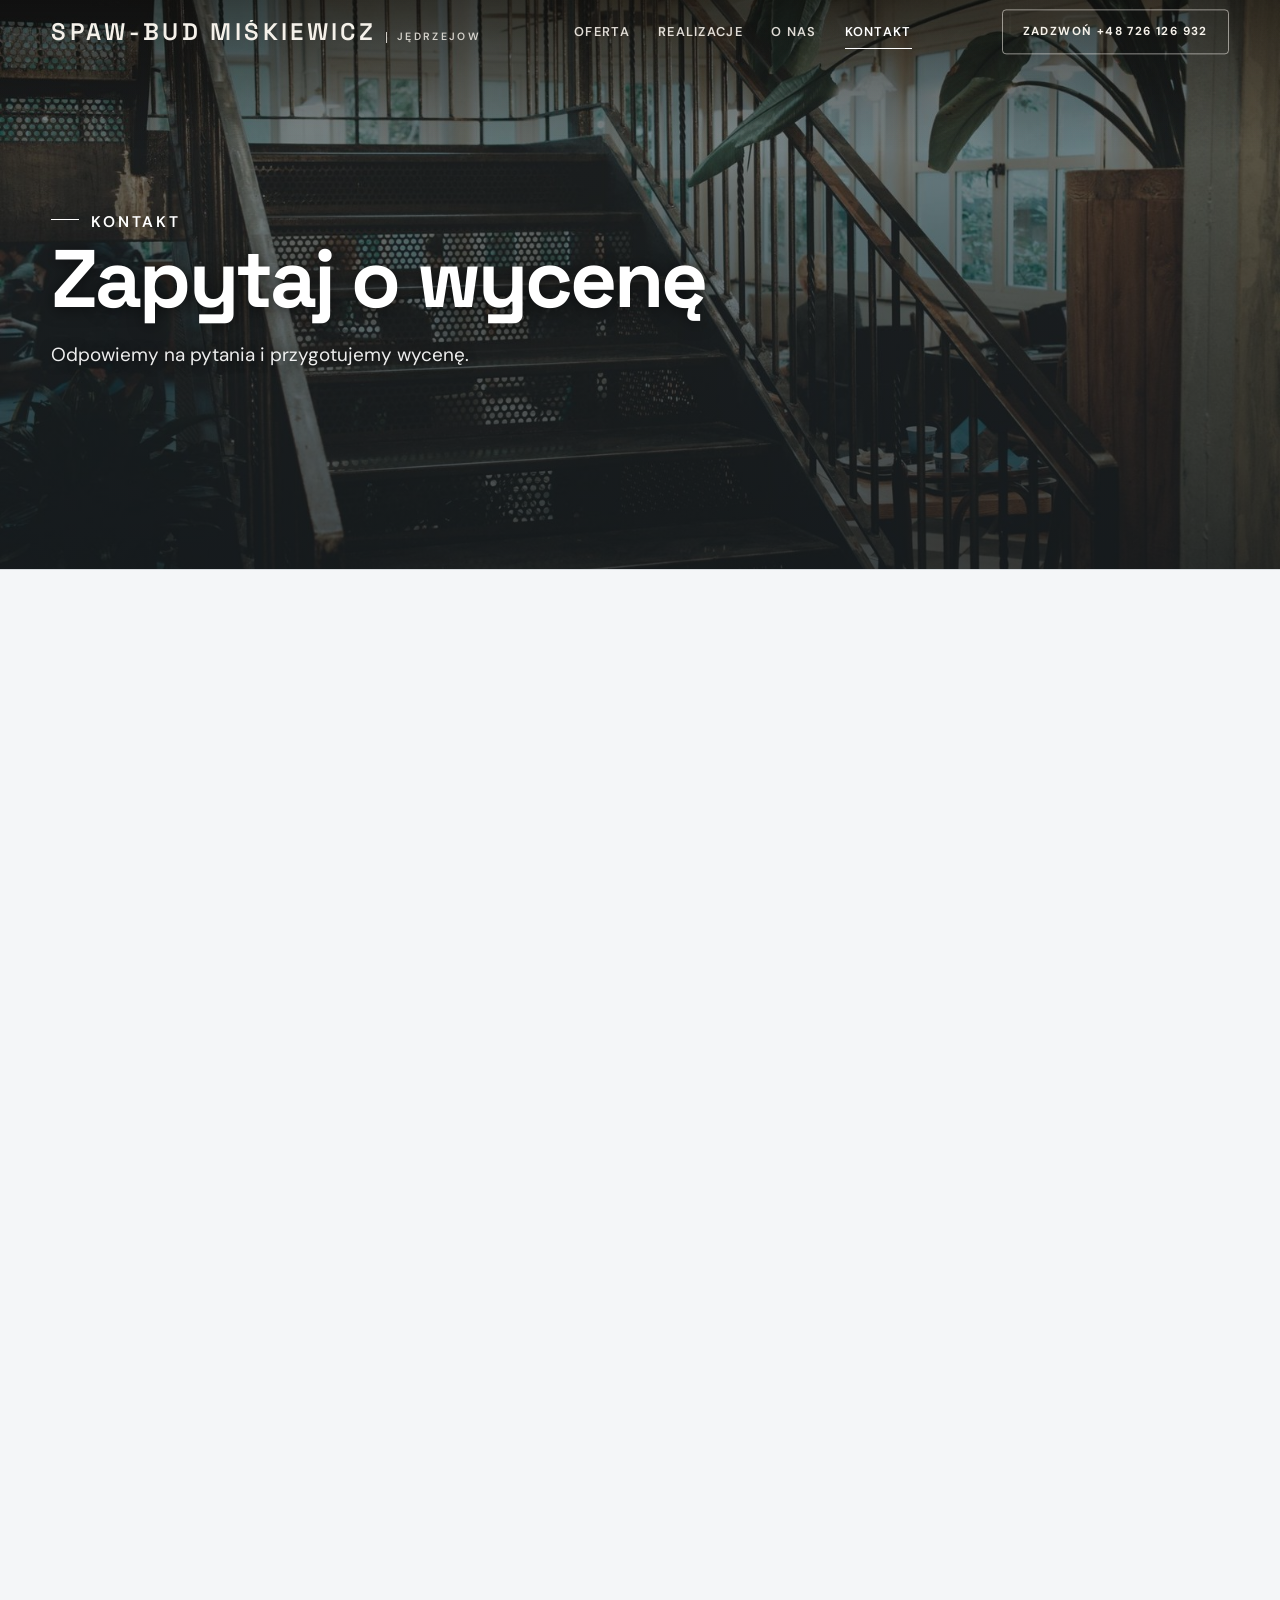
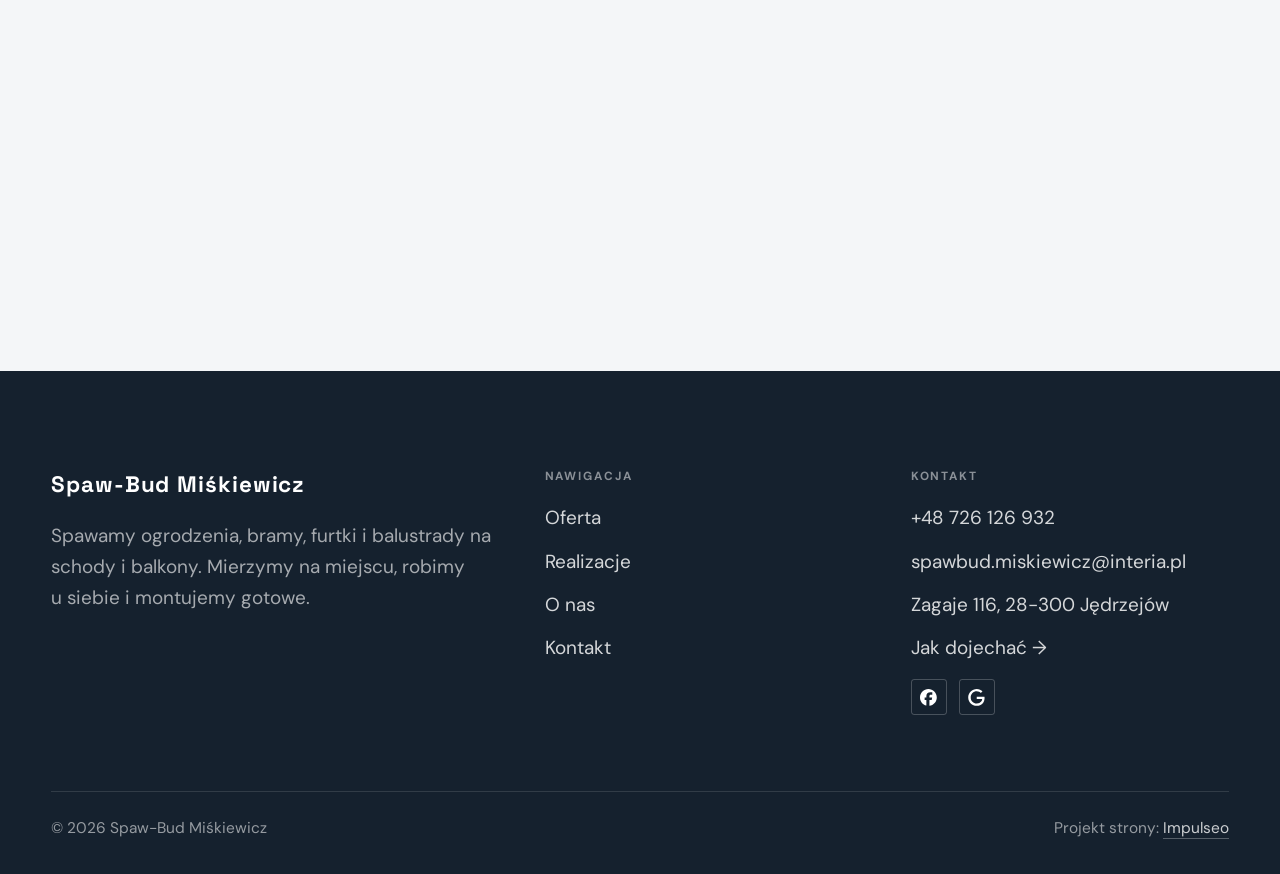
==== kontakt.html @ 86ba1af1 "Strona demo: spaw-bud-miskiewicz" ====
<!DOCTYPE html>
<html lang="pl">
<head>
<meta charset="UTF-8">
<meta name="viewport" content="width=device-width, initial-scale=1.0">
<title>Kontakt - Spaw-Bud Miśkiewicz</title>
<meta name="description" content="Kontakt Spaw-Bud Miśkiewicz - Zagaje 116, 28-300 Jędrzejów">
<link rel="canonical" href="https://kris20032.github.io/spaw-bud-miskiewicz/kontakt.html">
<meta name="robots" content="noindex, nofollow">
<meta property="og:type" content="website">
<meta property="og:locale" content="pl_PL">
<meta property="og:site_name" content="Spaw-Bud Miśkiewicz">
<meta property="og:title" content="Kontakt - Spaw-Bud Miśkiewicz">
<meta property="og:description" content="Kontakt Spaw-Bud Miśkiewicz - Zagaje 116, 28-300 Jędrzejów">
<meta property="og:url" content="https://kris20032.github.io/spaw-bud-miskiewicz/kontakt.html">
<meta property="og:image" content="https://kris20032.github.io/spaw-bud-miskiewicz/img/og.jpg">
<meta property="og:image:width" content="1200">
<meta property="og:image:height" content="630">
<meta name="twitter:card" content="summary_large_image">
<link rel="preconnect" href="https://fonts.googleapis.com">
<link rel="preconnect" href="https://fonts.gstatic.com" crossorigin>
<link href="https://fonts.googleapis.com/css2?family=Space+Grotesk:wght@500;600;700&family=DM+Sans:opsz,wght@9..40,400;9..40,500;9..40,600&display=swap" rel="stylesheet">
<link rel="stylesheet" href="assets/styles.css?v=abe8d98e">
</head>
<body>

<header class="nav">
  <div class="wrap nav-inner">
    <a class="brand" href="index.html"><span class="name">Spaw-Bud Miśkiewicz</span><span class="sub">Jędrzejów</span></a>
    <nav class="nav-links">
      <a href="oferta.html">Oferta</a>
      <a href="realizacje.html">Realizacje</a>
      <a href="o-nas.html">O nas</a>
      <a href="kontakt.html" class="active" aria-current="page">Kontakt</a>
      <a href="tel:+48726126932" class="btn btn-accent">Zadzwoń +48 726 126 932</a>
    </nav>
    <button class="nav-toggle" aria-label="Menu"><span></span><span></span><span></span></button>
  </div>
</header>

<main>
<section class="pagehead">
  <img src="img/ph3.jpg" alt="Spaw-Bud Miśkiewicz - Zapytaj o wycenę">
  <div class="wrap">
    <span class="eyebrow">Kontakt</span>
    <h1>Zapytaj o wycenę</h1>
    <p>Odpowiemy na pytania i przygotujemy wycenę.</p>
  </div>
</section>
<section>
  <div class="wrap contact-grid">
    <div class="reveal">
      <span class="eyebrow">Dane kontaktowe</span>
      <h2 style="margin:var(--space-4) 0 var(--space-6)">Spaw-Bud Miśkiewicz</h2>
      <div class="info-list">
        <div class="info-row"><div class="ic"><svg class="ico-tel" width="16" height="16" viewBox="0 0 24 24" fill="none" aria-hidden="true"><path d="M6.6 10.8a15.5 15.5 0 0 0 6.6 6.6l2.2-2.2a1 1 0 0 1 1-.24 11.4 11.4 0 0 0 3.6.58 1 1 0 0 1 1 1V20a1 1 0 0 1-1 1A17 17 0 0 1 3 4a1 1 0 0 1 1-1h3.5a1 1 0 0 1 1 1c0 1.25.2 2.46.58 3.6a1 1 0 0 1-.25 1l-2.23 2.2Z" fill="currentColor"/></svg></div><div><div class="lbl">Telefon</div><a class="val" href="tel:+48726126932">+48 726 126 932</a></div></div>
        <div class="info-row"><div class="ic"><svg class="ico-mail" width="16" height="16" viewBox="0 0 24 24" fill="none" aria-hidden="true"><rect x="3.2" y="5.5" width="17.6" height="13" rx="1.6" stroke="currentColor" stroke-width="1.6"/><path d="M4 7l8 6 8-6" stroke="currentColor" stroke-width="1.6" stroke-linecap="round" stroke-linejoin="round"/></svg></div><div><div class="lbl">E-mail</div><a class="val" href="mailto:spawbud.miskiewicz@interia.pl">spawbud.miskiewicz@interia.pl</a></div></div>
        <div class="info-row"><div class="ic"><svg class="ico-pin" width="16" height="16" viewBox="0 0 24 24" fill="none" aria-hidden="true"><path d="M12 21s7-6.1 7-11.5A7 7 0 0 0 5 9.5C5 14.9 12 21 12 21Z" stroke="currentColor" stroke-width="1.6" fill="none"/><circle cx="12" cy="9.5" r="2.4" fill="currentColor"/></svg></div><div><div class="lbl">Adres</div><div class="val">Zagaje 116, 28-300 Jędrzejów</div></div></div>
      </div>
    </div>
    <div class="reveal">
      <form class="form" action="https://formsubmit.co/spawbud.miskiewicz@interia.pl" method="POST">
        <input type="hidden" name="_subject" value="Zapytanie ze strony Spaw-Bud Miśkiewicz">
        <input type="hidden" name="_captcha" value="false">
        <input type="hidden" name="_template" value="table">
        <div class="fld"><label for="name">Imię / firma</label><input id="name" name="name" type="text" placeholder="np. Jan Kowalski" required></div>
        <div class="fld"><label for="email">E-mail</label><input id="email" name="email" type="email" placeholder="adres@email.pl" required></div>
        <div class="fld"><label for="phone">Telefon</label><input id="phone" name="phone" type="tel" placeholder="+48 ..."></div>
        <div class="fld"><label for="msg">Czego dotyczy zapytanie?</label><textarea id="msg" name="message" placeholder="Napisz krótko, w czym możemy pomóc" required></textarea></div>
        <button type="submit" class="btn btn-accent" style="width:100%;justify-content:center">Wyślij zapytanie <span class="arr">→</span></button>
        <p class="note">Wiadomość trafi bezpośrednio do nas. Można też zadzwonić: +48 726 126 932.</p>
      </form>
    </div>
  </div>
</section>
<section style="padding-top:0">
  <div class="wrap reveal">
    <iframe class="map" title="Spaw-Bud Miśkiewicz - Jędrzejów" src="https://maps.google.com/maps?q=50.5555734%2C20.3426902&z=15&output=embed" loading="lazy" referrerpolicy="no-referrer-when-downgrade"></iframe>
  </div>
</section>
</main>

<footer>
  <div class="wrap">
    <div class="foot-grid">
      <div class="foot-brand">
        <div class="name">Spaw-Bud Miśkiewicz</div>
        <p>Spawamy ogrodzenia, bramy, furtki i balustrady na schody i balkony. Mierzymy na miejscu, robimy u siebie i montujemy gotowe.</p>
      </div>
      <div class="foot-col">
        <h4>Nawigacja</h4>
        <a href="oferta.html">Oferta</a>
        <a href="realizacje.html">Realizacje</a>
        <a href="o-nas.html">O nas</a>
        <a href="kontakt.html">Kontakt</a>
      </div>
      <div class="foot-col">
        <h4>Kontakt</h4>
        <a href="tel:+48726126932">+48 726 126 932</a>
        <a href="mailto:spawbud.miskiewicz@interia.pl">spawbud.miskiewicz@interia.pl</a>
        <p>Zagaje 116, 28-300 Jędrzejów</p>
        <a href="https://www.google.com/maps?cid=7656851274233127819" target="_blank" rel="noopener">Jak dojechać →</a>
      <div class="foot-soc">
        <a class="soc" href="https://www.facebook.com/p/Spaw-Bud-Mi%C5%9Bkiewicz-100045496760131/" target="_blank" rel="noopener" aria-label="Facebook - Spaw-Bud Miśkiewicz"><svg viewBox="0 0 24 24" aria-hidden="true" focusable="false"><path d="M9.101 23.691v-7.98H6.627v-3.667h2.474v-1.58c0-4.085 1.848-5.978 5.858-5.978.401 0 .955.042 1.468.103a8.68 8.68 0 0 1 1.141.195v3.325a8.623 8.623 0 0 0-.653-.036 26.805 26.805 0 0 0-.733-.009c-.707 0-1.259.096-1.675.309a1.686 1.686 0 0 0-.679.622c-.258.42-.374.995-.374 1.752v1.297h3.919l-.386 2.103-.287 1.564h-3.246v8.245C19.396 23.238 24 18.179 24 12.044c0-6.627-5.373-12-12-12s-12 5.373-12 12c0 5.628 3.874 10.35 9.101 11.647Z" fill="currentColor"/></svg></a>
        <a class="soc" href="https://www.google.com/maps?cid=7656851274233127819" target="_blank" rel="noopener" aria-label="Google - Spaw-Bud Miśkiewicz"><svg viewBox="0 0 24 24" aria-hidden="true" focusable="false"><path d="M12.48 10.92v3.28h7.84c-.24 1.84-.853 3.187-1.787 4.133-1.147 1.147-2.933 2.4-6.053 2.4-4.827 0-8.6-3.893-8.6-8.72s3.773-8.72 8.6-8.72c2.6 0 4.507 1.027 5.907 2.347l2.307-2.307C18.747 1.44 16.133 0 12.48 0 5.867 0 .307 5.387.307 12s5.56 12 12.173 12c3.573 0 6.267-1.173 8.373-3.36 2.16-2.16 2.84-5.213 2.84-7.667 0-.76-.053-1.467-.173-2.053H12.48z" fill="currentColor"/></svg></a>
      </div>
      </div>
    </div>
    <div class="foot-bot">
      <span>© 2026 Spaw-Bud Miśkiewicz</span>
      <span>Projekt strony: <a class="foot-credit" href="https://impulseo.pl" target="_blank" rel="noopener">Impulseo</a></span>
    </div>
  </div>
</footer>
<div class="sticky-call"><a class="sc-call" href="tel:+48726126932"><svg class="ico-tel" width="16" height="16" viewBox="0 0 24 24" fill="none" aria-hidden="true"><path d="M6.6 10.8a15.5 15.5 0 0 0 6.6 6.6l2.2-2.2a1 1 0 0 1 1-.24 11.4 11.4 0 0 0 3.6.58 1 1 0 0 1 1 1V20a1 1 0 0 1-1 1A17 17 0 0 1 3 4a1 1 0 0 1 1-1h3.5a1 1 0 0 1 1 1c0 1.25.2 2.46.58 3.6a1 1 0 0 1-.25 1l-2.23 2.2Z" fill="currentColor"/></svg> Zadzwoń</a><a class="sc-quote" href="kontakt.html">Zapytaj o wycenę</a></div>
<div class="demo-wazne" data-do="2026-11-15" data-cykl="3" hidden><svg class="dw-ico" width="13" height="13" viewBox="0 0 24 24" fill="none" aria-hidden="true"><circle cx="12" cy="12" r="8.6" stroke="currentColor" stroke-width="1.8"/><path d="M12 7.2V12l3.3 2" stroke="currentColor" stroke-width="1.8" stroke-linecap="round"/></svg><span class="dw-txt"></span></div>

<script src="assets/main.js"></script>
</body>
</html>
---- assets/styles.css ----
/* ============================================================
   STOLBASZ — premium, architektoniczny B2B fit-out
   Jasna paleta, zero brązu. System wg premium-web-craft.
   Projekt strony: Impulseo (impulseo.pl)
   ============================================================ */

:root{
  /* PALETA — jasna, architektoniczna, chłodna */
  --paper:#F4F6F8;          /* główne tło */
  --paper-2:#E7EBEF;        /* sekcje alternatywne (chłodny jasny szary) */
  --paper-3:#E7EBEF;        /* delikatne wypełnienia */
  --ink:#15212E;            /* tekst główny — chłodny grafit */
  --ink-soft:#243443;       /* nagłówki drugorzędne */
  --muted:#6B7785;          /* tekst poboczny */
  --line:rgba(21,33,46,.12);/* hairline */
  --accent:#E8A317;         /* stonowany petrol-slate — jedyny akcent */
  --accent-d:#C9870C;
  --accent-soft:rgba(232,163,23,.10);
  --dark:#15212E;           /* sekcje ciemne (stopka/CTA) */

  /* HOVER ZDJĘĆ — JEDEN standard dla całego silnika (decyzja K. 04.08.2026, artefakt z wariantami).
     AKTUALNE (K.+Szymon 09.08.2026, wybór z artefaktu 6 wariantów): zoom 1.05 przy 1.4s -
     przy tak długim czasie mocniejszy kadr NIE skacze, tylko „oddycha". Poprzedni standard
     (1.02 / .55s z 04.08) odbierany jako dynamiczny i szybki.
     Spoczynek lekko przygaszony, ale TYLKO tam, gdzie jest mysz (@media hover:hover) —
     na telefonie zdjęcia zostają w pełnej jasności. */
  --img-zoom:1.05;                   /* K.+Szymon 09.08: wariant F z artefaktu porównawczego */
  --img-rest:brightness(.95) saturate(.99);
  --img-hot:brightness(1.06) saturate(1.05);
  --img-dur:1.4s;                    /* K.+Szymon 09.08 (wariant F): powoli = elegancko */
  --img-ease:cubic-bezier(.16,.84,.44,1);  /* miękki ogon, efekt „oddychania" */

  /* ODSTĘPY — skala 4/8 */
  --space-1:4px; --space-2:8px; --space-3:12px; --space-4:16px; --space-5:24px;
  --space-6:32px; --space-7:48px; --space-8:64px; --space-9:96px; --space-10:128px;

  /* TYPOGRAFIA — fluid clamp() (skala podbita 16.07.2026: większe, czytelniejsze litery — uwaga Adama) */
  --text-sm:clamp(.9rem,.87rem + .12vw,1rem);
  --text-base:clamp(1.08rem,1.04rem + .18vw,1.2rem);
  --text-lg:clamp(1.24rem,1.15rem + .34vw,1.44rem);
  --text-h3:clamp(1.34rem,1.22rem + .55vw,1.66rem);
  --text-h2:clamp(2.1rem,1.66rem + 2.1vw,3.1rem);
  --text-h1:clamp(2.9rem,2.1rem + 4vw,5.1rem);

  /* PROMIENIE — architektoniczne, raczej ostre */
  --r-sm:3px; --r-md:6px; --r-lg:10px;

  /* RUCH */
  --ease:cubic-bezier(.25,.46,.45,.94); --dur:.24s;

  /* CIENIE — miękkie, warstwowe */
  --sh-sm:0 1px 2px rgba(16,24,32,.04), 0 2px 8px rgba(16,24,32,.05);
  --sh-md:0 2px 6px rgba(16,24,32,.05), 0 12px 28px -8px rgba(16,24,32,.12);
  --sh-lg:0 6px 14px rgba(16,24,32,.07), 0 26px 56px -18px rgba(16,24,32,.22);

  --hairline:1px solid var(--line);

  --font-display:'Space Grotesk','Inter',sans-serif;
  --font-body:'DM Sans','Inter',sans-serif;
}

*{box-sizing:border-box;margin:0;padding:0}
html{scroll-behavior:smooth}
body{
  font-family:var(--font-body);
  font-size:var(--text-base);
  line-height:1.65;
  color:var(--ink);
  background:var(--paper);
  -webkit-font-smoothing:antialiased;
  text-rendering:optimizeLegibility;
}
img{max-width:100%;height:auto;display:block}  /* height:auto = width/height z atrybutów trzyma proporcje (TOP#12) */
a{color:inherit;text-decoration:none}

.wrap{width:min(92%,1180px);margin-inline:auto}
section{padding-block:clamp(52px,6.5vw,96px)}

h1,h2,h3{font-family:var(--font-display);font-weight:700;line-height:1.08;letter-spacing:-.02em;color:var(--ink)}
h1{font-size:var(--text-h1);letter-spacing:-.035em}
h2{font-size:var(--text-h2);letter-spacing:-.025em}
h3{font-size:var(--text-h3)}
/* MIARA — długość wiersza. WCAG 2.2 SC 1.4.8: max 80 znaków; Butterick: 45–90.
   68ch daje realnie 72–78 znaków polskiego tekstu, czyli z zapasem pod granicą.
   Wcześniej limit miał TYLKO <p> — <li>, <blockquote> i <dd> nie miały żadnego,
   i to jedyny powód, dla którego 23 bloki na dwóch oddanych stronach jadą po
   83–106 znaków w wierszu (pomiar 07.08.2026, bramka `miara`).
   ⚠️ Listy i definicje ograniczamy TYLKO bez klasy: `ul`/`ol` z klasą to u nas
   układ (siatki kafli, menu), a nie tekst ciągły — tam miarę wyznacza układ. */
/* 60ch, nie 68ch (K. 10.08): po zmianie fontów na węższe kroje (DM Sans i spółka)
   w 68ch mieściło się ~90 znaków - bramka pikselowa słusznie zgłaszała przekroczenie
   granicy 80. Pomiar na żywej przeglądarce: 60ch = 90 znaków, 53ch = ~78 znaków, czyli normę WCAG 1.4.8. */
:root{ --miara:53ch }
p{max-width:min(100%,var(--miara))}
blockquote,
ul:not([class])>li, ol:not([class])>li,
dl:not([class])>dd{max-width:min(100%,var(--miara))}

/* ⚠️ Świadomie BEZ wyjątku `.tile p,.card p,.svc p{max-width:none}`, choć nasuwa się sam:
   te akapity BYŁY już ograniczone (stare `p{max-width:65ch}`), więc „wyjątek" nie odblokowałby
   niczego nowego — tylko ROZLUŹNIŁ stan sprzed zmiany na wszystkich demach naraz.
   `figcaption` żadna z reguł wyżej nie dotyczy, więc też nie potrzebuje zwolnienia. */

/* ŁAMANIE. `balance` wyrównuje długości wierszy w nagłówku, `pretty` pilnuje ostatniego
   wiersza akapitu, żeby nie został w nim jeden wyraz. Obsługiwane od Chrome 117 /
   Safari 17.5; starsze przeglądarki po prostu ignorują tę własność.
   `text-wrap:pretty` nie występowało dotąd ANI RAZ w silniku ani w repo klientów. */
h1,h2,h3,.lead,.lede{text-wrap:balance}
p,li,blockquote,dd{text-wrap:pretty}

.eyebrow{
  font-family:var(--font-body);
  font-size:var(--text-sm);
  font-weight:600;
  letter-spacing:.18em;
  text-transform:uppercase;
  color:var(--accent);
  display:inline-flex;align-items:center;gap:var(--space-3);
}
/* flex:none + margin-top = kreska trzyma się PIERWSZEJ linii. Wcześniej align-items:center
   centrowało ją względem całego bloku i przy zawinięciu (długi kicker typu
   „…WNĘTRZ · LESZNO · OD 2019") druga linia lądowała z brzydkim wcięciem. */
.eyebrow{align-items:flex-start}
.eyebrow>*,.eyebrow{text-wrap:balance}   /* dlugi kicker lamal sie na sierote typu samo „2019" w drugiej linii */
.eyebrow::before{content:"";width:28px;height:1px;background:var(--accent);display:inline-block;flex:none;margin-top:.62em}

.muted{color:var(--muted)}
.lead{font-size:var(--text-lg);line-height:1.55;color:var(--ink-soft);max-width:50ch}

/* ---------- BUTTONS ---------- */
.btn{
  display:inline-flex;align-items:center;gap:var(--space-2);
  font-weight:600;font-size:var(--text-sm);letter-spacing:.02em;
  padding:var(--space-4) var(--space-6);
  border-radius:var(--r-sm);
  transition:transform var(--dur) var(--ease),box-shadow var(--dur) var(--ease),background var(--dur) var(--ease);
  cursor:pointer;border:1px solid transparent;
}
.btn-accent{background:var(--accent);color:#fff;box-shadow:var(--sh-sm)}
.btn-accent:hover{background:var(--accent-d);transform:translateY(-2px);box-shadow:var(--sh-md)}
.btn-accent:active{transform:translateY(0);box-shadow:var(--sh-sm)}
.btn-ghost{background:transparent;color:var(--ink);border-color:var(--line)}
.btn-ghost:hover{border-color:var(--accent);color:var(--accent);transform:translateY(-2px)}
.btn-light{background:#fff;color:var(--ink);box-shadow:var(--sh-sm)}
.btn-light:hover{transform:translateY(-2px);box-shadow:var(--sh-md)}
.btn .arr{transition:transform var(--dur) var(--ease)}
.btn:hover .arr{transform:translateX(4px)}

/* ---------- NAV ---------- */
.nav{
  position:sticky;top:0;z-index:50;
  background:color-mix(in srgb,var(--paper) 88%,transparent);
  backdrop-filter:saturate(140%) blur(10px);
  border-bottom:var(--hairline);
}
.nav-inner{display:flex;align-items:center;justify-content:space-between;gap:var(--space-5);height:72px}
/* ANTY-NACHODZENIE (K. 05.08.2026): długa nazwa firmy + przycisk z pełnym numerem nie mieściły się w pasku
   i flex ściskał linki PONIŻEJ ich treści - "Kontakt" wchodził na ramkę "Zadzwoń +48 ...". Teraz ustępuje
   nazwa marki (skrót wielokropkiem), a menu i przycisk nigdy się nie kurczą ani nie zachodzą na siebie. */
.brand{display:flex;flex-direction:column;line-height:1;min-width:0;flex:0 1 auto}
.brand .name{font-family:var(--font-display);font-weight:800;font-size:1.35rem;letter-spacing:.04em;white-space:nowrap;overflow:hidden;text-overflow:ellipsis}
.brand .sub{font-size:.62rem;letter-spacing:.34em;text-transform:uppercase;color:var(--muted);margin-top:5px;white-space:nowrap;overflow:hidden;text-overflow:ellipsis}
.nav-links{display:flex;align-items:center;gap:var(--space-6);flex:0 0 auto}
.nav-links a{font-size:var(--text-sm);font-weight:500;color:var(--ink-soft);position:relative;padding-block:4px;white-space:nowrap;transition:color var(--dur) var(--ease)}
.nav-links a::after{content:"";position:absolute;left:0;bottom:0;width:0;height:1.5px;background:var(--accent);transition:width var(--dur) var(--ease)}
.nav-links a:hover,.nav-links a.active{color:var(--ink)}
.nav-links a:hover::after,.nav-links a.active::after{width:100%}
.nav-links .btn{padding:var(--space-2) var(--space-5)}
/* przyciski w nav: właściwy kolor (przebij .nav-links a) + bez podkreślenia */
.nav-links a.btn-accent{color:#fff}
.nav-links a.btn-ghost,.nav-links a.btn-light{color:var(--ink)}
/* CTA w pasku: NIE podkreślenie spod linków menu, ale ten sam przelatujący błysk,
   co na wszystkich innych przyciskach (zgłoszenie K. 13.08.2026 - „na hero jest efekt
   światła przechodzącego przez przycisk, na navbarze go nie ma, a mają być identyczne").
   Reguła `.nav-links a::after` jest silniejsza od `.btn::after`, więc trzeba jej
   geometrię wyzerować i wpisać połysk z nazwy - samo `display:none` gasiło efekt. */
.nav-links a.btn::after{
  display:block;content:"";position:absolute;inset:0;z-index:-1;pointer-events:none;
  width:auto;height:auto;border-radius:inherit;   /* kasuje geometrię podkreślenia (width:0;height:1.5px) */
  background:linear-gradient(100deg,transparent 32%,rgba(255,255,255,.20) 50%,transparent 68%);
  translate:-120% 0}
@media (prefers-reduced-motion:no-preference){
  .nav-links a.btn:hover::after{translate:120% 0;transition:translate .75s var(--mt-ease,cubic-bezier(.16,.84,.44,1))}
}
.nav-toggle{display:none;background:none;border:none;cursor:pointer;flex-direction:column;gap:5px;padding:8px}
.nav-toggle span{width:24px;height:2px;background:var(--ink);transition:var(--dur)}
/* Ciasny zakres MIĘDZY menu mobilnym a pełnym pulpitem: zbijamy odstępy i nazwę marki,
   żeby wszystko zmieściło się naturalnie, zanim w ogóle dojdzie do skracania wielokropkiem. */
@media(max-width:1280px) and (min-width:921px){
  .nav-links{gap:var(--space-4)}
  .nav-links .btn{padding:var(--space-2) var(--space-4)}
  .brand .name{font-size:1.15rem}
}

/* ---------- HERO (split) ---------- */
.hero{position:relative;overflow:hidden;border-bottom:var(--hairline)}
.hero-grid{display:grid;grid-template-columns:1.05fr .95fr;gap:clamp(24px,4vw,60px);align-items:center;
  padding-block:clamp(36px,4.5vw,64px)}
.hero-copy .eyebrow{margin-bottom:var(--space-5)}
.hero-copy h1{margin-bottom:var(--space-5)}
.hero-copy .lead{margin-bottom:var(--space-7)}
.hero-actions{display:flex;flex-wrap:wrap;gap:var(--space-4)}
.hero-art{position:relative;aspect-ratio:4/3;border-radius:var(--r-lg);overflow:hidden;box-shadow:var(--sh-lg)}
.hero-art img{width:100%;height:100%;object-fit:cover}
.hero-art::after{content:"";position:absolute;inset:0;background:linear-gradient(180deg,transparent 55%,rgba(18,24,28,.28))}
.hero-badge{position:absolute;left:var(--space-5);bottom:var(--space-5);z-index:2;
  background:rgba(252,252,251,.94);backdrop-filter:blur(4px);
  border-radius:var(--r-md);padding:var(--space-4) var(--space-5);box-shadow:var(--sh-md);max-width:78%}
.hero-badge strong{display:block;font-family:var(--font-display);font-size:1rem;letter-spacing:-.01em}
.hero-badge span{font-size:var(--text-sm);color:var(--muted)}

/* ---------- HERO duży / kinowy (strona główna) ---------- */
.hero-cine{position:relative;min-height:clamp(560px,82vh,840px);min-height:clamp(560px,82svh,840px);display:flex;align-items:center;overflow:hidden;border-bottom:var(--hairline)}
.hero-cine>img{position:absolute;inset:0;width:100%;height:100%;object-fit:cover;z-index:0}
.hero-cine::after{content:"";position:absolute;inset:0;z-index:1;
  background:linear-gradient(95deg,rgba(13,18,23,.86) 0%,rgba(13,18,23,.64) 32%,rgba(13,18,23,.24) 62%,rgba(13,18,23,.04) 100%)}
.hero-cine .wrap{position:relative;z-index:2;padding-block:var(--space-8)}
.hero-cine .hero-copy{max-width:660px}
.hero-cine .eyebrow{color:#fff;margin-bottom:var(--space-5)}
.hero-cine .eyebrow::before{background:#fff}
.hero-cine h1{color:#fff;margin-bottom:var(--space-5);font-size:clamp(2.9rem,2rem + 4.4vw,5.2rem);text-wrap:balance}
.hero-cine .lead{color:rgba(255,255,255,.92);max-width:48ch;margin-bottom:var(--space-7)}
.hero-cine .hero-actions{display:flex;flex-wrap:wrap;gap:var(--space-4)}
/* NISKIE OKNO (laptop z dokiem i paskami przeglądarki ma ~700-780 px wysokości widoku):
   H1 do 5.2rem + długi lead nie mieściły się i przyciski wypadały POD krawędź ekranu -
   klient widział stronę bez ani jednego CTA. Skalujemy w dół, zamiast przycinać treść. */
@media(min-width:821px) and (max-height:820px){
  .hero-cine{min-height:clamp(520px,94svh,780px)}
  .hero-cine .wrap{padding-block:var(--space-6)}
  .hero-cine h1{font-size:clamp(2.2rem,1.5rem + 2.6vw,3.6rem);margin-bottom:var(--space-4)}
  .hero-cine .eyebrow{margin-bottom:var(--space-4)}
  .hero-cine .lead{margin-bottom:var(--space-5);max-width:44ch}
}
@media(max-width:680px){
  .hero-cine{min-height:clamp(520px,76vh,640px);min-height:clamp(520px,76svh,640px);align-items:flex-end}
  .hero-cine::after{background:linear-gradient(0deg,rgba(13,18,23,.9) 6%,rgba(13,18,23,.45) 55%,rgba(13,18,23,.25) 100%)}
  .hero-cine .wrap{padding-bottom:var(--space-9)}
  /* TELEFON (~90% oglądających): lead potrafił zająć 8 linii i zepchnąć CTA poza pierwszy ekran.
     Zwężamy interlinię i skalę - treści nie ucinamy, bo to ona sprzedaje. */
  .hero-cine .lead{font-size:.98rem;line-height:1.5;margin-bottom:var(--space-5)}
  .hero-cine .eyebrow{font-size:.72rem;letter-spacing:.13em;margin-bottom:var(--space-4)}
  .hero-cine .eyebrow::before{width:20px}
  .hero-cine h1{margin-bottom:var(--space-4)}
}

/* full-bleed hero variant (podstrony) */
.pagehead{position:relative;min-height:46vh;min-height:46svh;display:flex;align-items:flex-end;overflow:hidden;border-bottom:var(--hairline)}
.pagehead img{position:absolute;inset:0;width:100%;height:100%;object-fit:cover}
/* 10.08.2026 (decyzja K.): mocniejsze przyciemnienie + cień pod tekstem. Bramka mierzyła na
   nagłówkach podstron 3,38-3,43:1 przy wymaganych 4,5 — jasne zdjęcie (hala, śnieg, niebo)
   podchodziło pod biały tekst. Zdjęcia klientów są różne, więc kontrast musi dawać WARSTWA,
   a nie szczęśliwy dobór kadru. */
.pagehead::after{content:"";position:absolute;inset:0;background:linear-gradient(180deg,rgba(18,24,28,.40),rgba(18,24,28,.76))}
.pagehead .wrap{position:relative;z-index:2;padding-block:var(--space-9);color:#fff}
.pagehead h1{color:#fff;max-width:18ch;text-shadow:0 2px 16px rgba(0,0,0,.55)}
.pagehead .eyebrow{color:#fff}
.pagehead .eyebrow::before{background:#fff}
.pagehead p{color:rgba(255,255,255,.92);margin-top:var(--space-4);max-width:54ch;text-shadow:0 1px 12px rgba(0,0,0,.5)}

/* ---------- STRIP (pasek skrótów / liczby) ---------- */
.strip{background:var(--dark);color:#fff}
/* PASEK HASEŁ — standard 04.08.2026 (decyzja K.): 5 haseł w JEDNYM rzędzie, tekst WYŚRODKOWANY,
   węższe marginesy boczne niż reszta strony (pasek ma iść szerzej), równe wysokości kolumn. */
.strip .wrap{width:min(96%,1440px);display:grid;grid-template-columns:repeat(5,1fr);
  gap:var(--space-5);padding-block:var(--space-7);align-items:stretch}
.strip .item .k{font-family:var(--font-display);font-size:clamp(1.05rem,.82rem + .85vw,1.55rem);
  font-weight:800;letter-spacing:-.02em;color:#fff;line-height:1.18;text-wrap:balance}
.strip .item .v{font-size:var(--text-sm);color:rgba(255,255,255,.66);margin-top:var(--space-2);line-height:1.4}
.strip .item{border-left:2px solid var(--accent);padding-inline:var(--space-4);
  text-align:center;display:flex;flex-direction:column;justify-content:center}
/* liczba kolumn = liczba haseł, żeby ostatnie nie zostawało samo w drugim rzędzie.
   Klasę n-N nadaje multipage.py; domyślnie (bez klasy) pasek jest 5-kolumnowy. */
.strip.n-2 .wrap{grid-template-columns:repeat(2,1fr)}
.strip.n-3 .wrap{grid-template-columns:repeat(3,1fr)}
.strip.n-4 .wrap{grid-template-columns:repeat(4,1fr);gap:var(--space-6)}
.strip.n-4 .item .k{font-size:clamp(1.3rem,1rem + 1.1vw,2rem)}
.strip.n-6 .wrap{grid-template-columns:repeat(6,1fr);gap:var(--space-4)}
.strip.n-6 .item .k{font-size:clamp(.98rem,.8rem + .7vw,1.35rem)}
/* równe łamanie: zamiast "długa linia + jedno słowo" obie linie zbliżonej długości */
.strip .item .k{text-wrap:balance}

/* ---------- SECTION HEAD ---------- */
.head{max-width:48rem;margin-bottom:var(--space-8)}
.head.center{margin-inline:auto;text-align:center}
.head .eyebrow{margin-bottom:var(--space-4)}
.head h2{margin-bottom:var(--space-4)}
.head p{color:var(--muted);font-size:var(--text-lg);line-height:1.55}
.head.center p{margin-inline:auto}

/* ---------- INTRO SPLIT ---------- */
.split{display:grid;grid-template-columns:.92fr 1.08fr;gap:clamp(28px,5vw,80px);align-items:center}
.split.rev{grid-template-columns:1.08fr .92fr}
.split.rev .split-art{order:-1}
.split-art{position:relative;aspect-ratio:5/4;border-radius:var(--r-lg);overflow:hidden;box-shadow:var(--sh-lg)}
.split-art img{width:100%;height:100%;object-fit:cover}
.split-copy h2{margin-bottom:var(--space-5)}
.split-copy p+p{margin-top:var(--space-4)}
.split-copy .btn{margin-top:var(--space-6)}

/* ---------- SERVICES (zakres) ---------- */
.svc-grid{display:grid;grid-template-columns:repeat(auto-fit,minmax(280px,1fr));gap:var(--space-5)}
.svc{background:#fff;border:var(--hairline);border-radius:var(--r-md);padding:var(--space-7) var(--space-6);
  transition:transform var(--dur) var(--ease),box-shadow var(--dur) var(--ease),border-color var(--dur) var(--ease);
  position:relative;overflow:hidden}
.svc::before{content:"";position:absolute;left:0;top:0;width:3px;height:0;background:var(--accent);transition:height var(--dur) var(--ease)}
.svc:hover{transform:translateY(-4px);box-shadow:var(--sh-md);border-color:transparent}
.svc:hover::before{height:100%}
.svc .ic{font-family:var(--font-display);font-size:.8rem;font-weight:700;letter-spacing:.12em;color:var(--accent);margin-bottom:var(--space-4)}
.svc h3{margin-bottom:var(--space-3);font-size:1.22rem}
.svc p{color:var(--muted);font-size:var(--text-base);line-height:1.6}

/* big detailed service rows */
.svc-row{display:grid;grid-template-columns:.8fr 1.2fr;gap:clamp(20px,4vw,60px);align-items:center;padding-block:var(--space-8)}
.svc-row+.svc-row{border-top:var(--hairline)}
.svc-row.rev{grid-template-columns:1.2fr .8fr}
/* Naprzemienny układ wierszy oferty: co drugi wiersz ma zdjęcie po PRAWEJ.
   Było `order:-1` — martwy kod, bo zdjęcie i tak jest pierwszym dzieckiem w HTML,
   więc wszystkie wiersze wyglądały identycznie (zdjęcie zawsze z lewej), a `rev`
   zmieniało tylko szerokość kolumn. Znalezione 29.07.2026 przy różnicowaniu kierunków
   animacji (pomiar pozycji: art.mid 390/502 przy row.mid 756 — zawsze lewa strona). */
.svc-row.rev .svc-row-art{order:2}
.svc-row-art{aspect-ratio:4/3;border-radius:var(--r-md);overflow:hidden;box-shadow:var(--sh-md)}
.svc-row-art img{width:100%;height:100%;object-fit:cover}
.svc-row h3{font-size:1.5rem;margin-bottom:var(--space-4)}
.svc-row .num{font-family:var(--font-display);font-size:.85rem;font-weight:700;letter-spacing:.14em;color:var(--accent);display:block;margin-bottom:var(--space-3)}
.svc-row ul{list-style:none;margin-top:var(--space-4);display:flex;flex-direction:column;gap:var(--space-2)}
.svc-row li{position:relative;padding-left:var(--space-5);color:var(--muted);font-size:var(--text-base)}
.svc-row li::before{content:"";position:absolute;left:0;top:.62em;width:8px;height:1px;background:var(--accent)}

/* ---------- GALLERY (realizacje) ---------- */
.gallery{display:grid;grid-template-columns:repeat(12,1fr);gap:var(--space-4);grid-auto-rows:200px}
/* GALERIA MASONRY — pionowe zdjęcia (portrety beauty/wellness) bez przycinania: kolumny, height auto */
.gallery-masonry{column-count:3;column-gap:var(--space-4)}
@media(max-width:900px){.gallery-masonry{column-count:2}}
@media(max-width:560px){.gallery-masonry{column-count:1}}
.gallery-masonry .m-tile{break-inside:avoid;margin:0 0 var(--space-4);padding:0;position:relative;overflow:hidden;border-radius:var(--r-md);border:1px solid var(--line)}
.gallery-masonry .m-tile img{width:100%;height:auto;display:block}
.gallery-masonry .m-tile .cap{position:absolute;left:0;right:0;bottom:0;padding:var(--space-4);color:#fff;background:linear-gradient(0deg,rgba(0,0,0,.55),transparent);font-size:var(--text-sm)}
.gallery-masonry .m-tile .cap small{display:block;font-weight:400;opacity:.78;letter-spacing:.04em;text-transform:uppercase;font-size:.66rem;margin-top:3px}
.tile{position:relative;overflow:hidden;border-radius:var(--r-md);box-shadow:var(--sh-sm);
  transition:transform var(--dur) var(--ease),box-shadow var(--dur) var(--ease)}
.tile img{width:100%;height:100%;object-fit:cover;
  transition:transform var(--img-dur) var(--img-ease),filter var(--img-dur) var(--img-ease)}
.tile:hover{box-shadow:var(--sh-md)}
.tile .cap{position:absolute;left:0;right:0;bottom:0;padding:var(--space-5) var(--space-4) var(--space-4);
  /* mocniejszy spad + cien pod tekstem: na JASNYCH zdjeciach klienta (biale fronty, sciany)
     slaby gradient dawal kontrast ~1.5:1 zamiast wymaganych 3.6:1 (bramka wygladu, 10.08.2026) */
  background:linear-gradient(transparent 10%,rgba(18,24,28,.55) 40%,rgba(18,24,28,.88) 68%,rgba(18,24,28,.99));color:#fff;
  text-shadow:0 1px 2px rgba(0,0,0,.85),0 2px 10px rgba(0,0,0,.55);
  font-size:var(--text-sm);font-weight:600;letter-spacing:.01em;
  opacity:0;transform:translateY(8px);transition:var(--dur) var(--ease)}
.tile:hover .cap{opacity:1;transform:translateY(0)}
.tile .cap small{display:block;font-weight:400;opacity:.78;letter-spacing:.04em;text-transform:uppercase;font-size:.66rem;margin-top:3px}
/* bento spans */
.t-wide{grid-column:span 6}
.t-tall{grid-column:span 6;grid-row:span 2}
.t-std{grid-column:span 6}
.t-third{grid-column:span 4}
.t-two3{grid-column:span 8}

/* ---------- TRUST / WIARYGODNOŚĆ ---------- */
.trust{background:var(--paper-2)}
.trust-grid{display:grid;grid-template-columns:repeat(auto-fit,minmax(240px,1fr));gap:var(--space-5);margin-top:var(--space-7)}
.trust-card{background:#fff;border-radius:var(--r-md);padding:var(--space-7) var(--space-6);box-shadow:var(--sh-sm);border-top:3px solid var(--accent)}
.trust-card .big{font-family:var(--font-display);font-size:clamp(1.8rem,1.3rem + 1.6vw,2.6rem);font-weight:800;letter-spacing:-.02em;color:var(--ink);line-height:1}
.trust-card h3{font-size:1.12rem;margin:var(--space-3) 0 var(--space-2)}
.trust-card p{color:var(--muted);font-size:var(--text-base);line-height:1.55}

/* ---------- CTA band ---------- */
.cta{background:var(--dark);color:#fff;position:relative;overflow:hidden}
/* telefon w CTA: na ciemnym tle biały (domyślnie), rodziny z JASNYM tłem CTA
   nadpisują to u siebie - wcześniej kolor siedział w stylu inline i wygrywał z rodziną. */
.cta .btn-ghost-cta{color:#fff;border-color:rgba(255,255,255,.3)}
.cta .wrap{display:grid;grid-template-columns:1.4fr .6fr;gap:var(--space-7);align-items:center;position:relative;z-index:2}
.cta h2{color:#fff;max-width:20ch}
.cta p{color:rgba(255,255,255,.74);margin-top:var(--space-4)}
.cta-actions{display:flex;flex-direction:column;gap:var(--space-3);align-items:flex-start}
.cta::before{content:"";position:absolute;right:-80px;top:-80px;width:360px;height:360px;border-radius:50%;
  background:radial-gradient(circle,var(--accent-soft),transparent 70%)}

/* ---------- CONTACT ---------- */
.contact-grid{display:grid;grid-template-columns:.85fr 1.15fr;gap:clamp(28px,4vw,56px);align-items:start}
.info-list{display:flex;flex-direction:column;gap:var(--space-2)}
.info-row{display:flex;gap:var(--space-4);align-items:flex-start;padding-block:var(--space-4);border-bottom:var(--hairline)}
.info-row .ic{flex:none;width:42px;height:42px;display:grid;place-items:center;border-radius:50%;
  background:var(--accent-soft);color:var(--accent);font-size:1.05rem}
.info-row .lbl{font-size:.72rem;letter-spacing:.14em;text-transform:uppercase;color:var(--muted)}
.info-row .val{font-weight:600;font-size:var(--text-base);margin-top:2px}
.info-row a.val:hover{color:var(--accent)}
.map{border:none;border-radius:var(--r-lg);box-shadow:var(--sh-md);width:100%;height:100%;min-height:380px;filter:grayscale(.2) contrast(1.02)}
.form{background:#fff;border:var(--hairline);border-radius:var(--r-lg);padding:clamp(24px,3vw,40px);box-shadow:var(--sh-sm)}
.form .fld{margin-bottom:var(--space-5)}
.form label{display:block;font-size:var(--text-sm);font-weight:600;margin-bottom:var(--space-2)}
.form input,.form textarea{width:100%;font-family:inherit;font-size:var(--text-base);color:var(--ink);
  padding:var(--space-4);border:var(--hairline);border-radius:var(--r-sm);background:var(--paper);transition:border-color var(--dur)}
.form input:focus,.form textarea:focus{outline:none;border-color:var(--accent);background:#fff}
.form textarea{resize:vertical;min-height:120px}
.form .note{font-size:var(--text-sm);color:var(--muted);margin-top:var(--space-3)}

/* ---------- FOOTER ---------- */
footer{background:var(--dark);color:#fff;padding-block:var(--space-9) var(--space-6)}
.foot-grid{display:grid;grid-template-columns:1.4fr 1fr 1fr;gap:var(--space-7);margin-bottom:var(--space-8)}
.foot-brand .name{font-family:var(--font-display);font-weight:800;font-size:1.4rem;letter-spacing:.04em}
.foot-brand p{color:rgba(255,255,255,.62);margin-top:var(--space-4);font-size:var(--text-base);max-width:38ch}
.foot-col h4{font-size:.74rem;letter-spacing:.16em;text-transform:uppercase;color:rgba(255,255,255,.5);margin-bottom:var(--space-4)}
.foot-col a,.foot-col p{display:block;color:rgba(255,255,255,.82);font-size:var(--text-base);margin-bottom:var(--space-3)}
.foot-col a:hover{color:#fff}
.foot-bot{border-top:1px solid rgba(255,255,255,.12);padding-top:var(--space-5);display:flex;justify-content:space-between;flex-wrap:wrap;gap:var(--space-3);
  font-size:var(--text-sm);color:rgba(255,255,255,.55)}
.foot-bot a:hover{color:#fff}
/* Podpis w stopce = klikalny link do impulseo.pl (31.07.2026). Ma być WIDOCZNIE klikalny,
   ale nie krzyczeć - stąd sam kolor jaśniejszy + delikatne podkreślenie na najeździe. */
.foot-bot a.foot-credit{color:rgba(255,255,255,.78);text-decoration:none;border-bottom:1px solid rgba(255,255,255,.28)}
.foot-bot a.foot-credit:hover{color:#fff;border-bottom-color:#fff}

/* ---------- REVEAL ---------- */
.reveal{opacity:0;transform:translateY(22px);transition:opacity .6s var(--ease),transform .6s var(--ease)}
.reveal.in{opacity:1;transform:none}

/* ---------- RESPONSIVE ---------- */
@media(max-width:920px){
  .hero-grid,.split,.split.rev,.svc-row,.svc-row.rev,.cta .wrap,.contact-grid,.foot-grid{grid-template-columns:1fr}
  .split.rev .split-art,.svc-row.rev .svc-row-art{order:0}
  .hero-art{aspect-ratio:16/10;max-height:420px}
  .strip .wrap,.strip.n-2 .wrap,.strip.n-3 .wrap,.strip.n-4 .wrap,.strip.n-6 .wrap{grid-template-columns:repeat(2,1fr);gap:var(--space-6)}
  .strip .item .k,.strip.n-6 .item .k{font-size:clamp(1.3rem,1.1rem + 1vw,2rem)}
  .gallery{grid-auto-rows:180px}
  .t-wide,.t-tall,.t-std,.t-third,.t-two3{grid-column:span 6}
  .t-tall{grid-row:span 1}
  .cta-actions{flex-direction:row;flex-wrap:wrap}
  .foot-grid{gap:var(--space-6)}
}
@media(max-width:680px){
  .nav-links{position:fixed;inset:72px 0 auto 0;background:var(--paper);flex-direction:column;align-items:stretch;
    gap:0;padding:var(--space-4) 6%;border-bottom:var(--hairline);box-shadow:var(--sh-md);
    transform:translateY(-120%);transition:transform var(--dur) var(--ease)}
  .nav-links.open{transform:translateY(0)}
  .nav-links a{padding-block:var(--space-4);border-bottom:var(--hairline)}
  .nav-links .btn{margin-top:var(--space-3);justify-content:center}
  .nav-toggle{display:flex}
  .strip .wrap,.strip.n-2 .wrap,.strip.n-3 .wrap,.strip.n-4 .wrap,.strip.n-6 .wrap{grid-template-columns:1fr}
  .gallery{grid-template-columns:repeat(6,1fr)}
  .foot-grid{grid-template-columns:1fr}
}
@media(prefers-reduced-motion:reduce){
  /* audyt 09.08 TOP#14: samo skrócenie duration przy animacji INFINITE = stroboskop
     (pętla .01ms miga ekranem); iteration-count:1 gasi pętlę naprawdę. Pseudoelementy
     też - tła hero (gastro/studio) animują ::before/img, blanket na * ich nie łapał. */
  *,*::before,*::after{animation-duration:.01ms!important;animation-iteration-count:1!important;animation-delay:0s!important;transition:none!important}
  .reveal{opacity:1!important;transform:none!important}
  html{scroll-behavior:auto}
}

/* ============================================================
   PREMIUM LAYER — destylat deep-researchu branż (anty-AI, spokój).
   Zmienne STOLBASZ (--accent/--ink/--paper/--line/--dark). Ruch ledwo
   zauważalny, krzywa cubic-bezier(.16,.84,.44,1); prefers-reduced-motion
   pokryte blanketem wyżej. Karty hairline zamiast cieni = #1 sygnał „nie-AI".
   ============================================================ */

/* więcej oddechu między sekcjami (liderzy: 110-130px) */
section{padding-block:clamp(64px,8vw,128px)}

/* 1) Aksamitny reveal — dłuższa, miękka krzywa zamiast „skoku" */
.reveal{transition:opacity .9s cubic-bezier(.16,.84,.44,1),transform .9s cubic-bezier(.16,.84,.44,1);will-change:opacity,transform}
/* stagger TYLKO w galerii (tam pozycja = porządek dzieci) */
.gallery .reveal:nth-child(2){transition-delay:.07s}
.gallery .reveal:nth-child(3){transition-delay:.14s}
.gallery .reveal:nth-child(4){transition-delay:.21s}
.gallery .reveal:nth-child(5){transition-delay:.28s}
.gallery .reveal:nth-child(6){transition-delay:.35s}

/* 2) Hero STATYCZNY na .hero-cine — Ken Burns CAŁKIEM WYŁĄCZONY 26.06 (3. zgłoszenie Szymona).
   GENEZA: animowanie scale na <img> hero z teksturami (cegły/framugi) re-samplinguje obraz
   klatka po klatce → na części ekranów drobne drganie/shimmer = „heroshot się trzęsie".
   translateY usunięto wcześniej, scale-only + will-change/GPU NIE wystarczyły do GWARANCJI gładkości.
   Krzysztof zażądał pewności („make sure, że błąd się nie pojawi") > efekt. Zero animacji = 0% drgania.
   Delikatny zoom zostaje TYLKO w pełnoekranowych hero gastro/studio (hg-bg/hs-bg — tło, inny
   mechanizm, chwalone, nigdy nie zgłaszane). NIE wracać do KB na .hero-cine bez realnego testu
   na sprzęcie klienta — to ryzyko regresji „trzęsienia”. */
/* BEZPIECZNY "wow" na hero = jednorazowy FADE-IN (opacity), nie zoom.
   opacity nie dotyka bitmapy → gładkie na KAŻDYM zdjęciu/ekranie/GPU, zero ryzyka migotania.
   Geometryczny ruch (scale/translate) na .hero-cine jest ZAKAZANY (bramka pilnuje). */
@keyframes heroFade{from{opacity:0}to{opacity:1}}
.hero-cine>img{transform:none;animation:heroFade 1.1s ease-out both}

/* 3) Akcentowy hairline pod nagłówkiem sekcji, który „rysuje się" przy wejściu */
.head h2{position:relative;padding-bottom:18px}
.head h2::after{content:"";position:absolute;left:0;bottom:0;height:1px;width:0;background:var(--accent);transition:width 1s cubic-bezier(.16,.84,.44,1) .15s}
.head.center h2::after{left:50%;transform:translateX(-50%)}
.head.reveal.in h2::after,.head.center.reveal.in h2::after{width:54px}

/* 4) Karty HAIRLINE zamiast cieni/zaokrągleń (najmocniejszy anty-AI detal) */
.svc{background:transparent;border:1px solid var(--line);border-radius:var(--r-sm);box-shadow:none}
.svc:hover{box-shadow:none;border-color:var(--accent);transform:translateY(-3px)}
.trust-card{background:transparent;box-shadow:none;border:1px solid var(--line);border-top:2px solid var(--accent);border-radius:var(--r-sm)}
.tile{box-shadow:none;border-radius:var(--r-sm)}
.tile:hover{box-shadow:none}

/* 5) Sticky-nav kondensuje się po przewinięciu (sygnał dopracowania) */
.nav{transition:box-shadow .4s ease,background .4s ease}
.nav.is-stuck{box-shadow:0 1px 0 var(--line),0 14px 30px -24px rgba(0,0,0,.45)}
.nav-inner{transition:height .35s var(--ease)}
.nav.is-stuck .nav-inner{height:60px}

/* 6) MANIFESTO — pełnoekranowy cytat-bohater (zastępuje generyczne „Dlaczego my") */
.manifesto{background:var(--paper-2);text-align:center}
.manifesto .wrap{max-width:60rem}
.manifesto p{font-family:var(--font-display);font-style:italic;font-size:clamp(1.6rem,1rem + 2.4vw,2.8rem);line-height:1.32;color:var(--ink-soft);margin-inline:auto;max-width:26ch;position:relative;padding-top:var(--space-8)}
.manifesto p::before{content:"";position:absolute;top:0;left:50%;transform:translateX(-50%);width:54px;height:1px;background:var(--accent)}
.manifesto p span{color:var(--accent);font-style:italic}

/* 7) GATEWAYS — 3 duże bramy-zdjęcia (zamiast paska menu usług) */
.gateways{display:grid;grid-template-columns:repeat(3,1fr);gap:var(--space-4)}
.gateway{position:relative;aspect-ratio:3/4;overflow:hidden;border-radius:var(--r-sm);display:block}
.gateway img{width:100%;height:100%;object-fit:cover;
  transition:transform var(--img-dur) var(--img-ease),filter var(--img-dur) var(--img-ease)}
.gateway::after{content:"";position:absolute;inset:0;background:linear-gradient(180deg,transparent 38%,rgba(18,24,28,.74))}
/* ===== HOVER ZDJĘĆ — jedno miejsce dla WSZYSTKICH kafli ze zdjęciem (K. 04.08.2026) ===== */
@media(hover:hover){
  .tile img,.gateway img,.m-tile img{filter:var(--img-rest)}
  .tile:hover img,
  .gateway:hover img,
  .m-tile:hover img{transform:scale(var(--img-zoom));filter:var(--img-hot)}
}
.m-tile img{transition:transform var(--img-dur) var(--img-ease),filter var(--img-dur) var(--img-ease)}
.gateway .g-ttl{position:absolute;left:0;right:0;bottom:0;z-index:2;padding:var(--space-6) var(--space-5);color:#fff;font-family:var(--font-display);font-size:1.45rem;letter-spacing:-.01em;line-height:1.15}
.gateway .g-ttl small{display:block;font-family:var(--font-body);font-size:var(--text-sm);font-weight:400;opacity:.82;letter-spacing:.03em;margin-top:5px}
@media(max-width:760px){.gateways{grid-template-columns:1fr}.gateway{aspect-ratio:16/10}}

/* 8) LOGO klienta w nagłówku (gdy podane --logo) */
/* 52px domyślnie (feedback Bartka 06.07.2026: 40px ginęło, uwaga padła 3x; ~56px sprawdzone na żywym demie anna-borowiec-makeup) */
.brand-logo{height:64px;width:auto;max-width:300px;object-fit:contain;display:block}
.nav.is-stuck .brand-logo{height:52px}
@media(max-width:680px){.brand-logo{height:46px;max-width:210px}}


/* === RWD: nagłówki na wąskich ekranach (dodane 17.07.2026 razem z fixem clamp) ===
   Po przywróceniu działania clamp() dolna granica --text-h1 (2.9rem) rozpychała
   dokument przy długich polskich słowach na telefonach. Tu ją zjeżdżamy. */
@media (max-width:560px){
  :root{
    --text-h1:clamp(1.9rem, 1.15rem + 4.4vw, 2.7rem);
    --text-h2:clamp(1.5rem, 1rem + 3vw, 2.1rem);
  }
  .hero-cine h1{font-size:clamp(1.9rem, 1.15rem + 4.4vw, 2.7rem)}
  h1,h2{overflow-wrap:break-word}
}

/* GODZINY (godziny_grid z briefu) — dzień po lewej, godziny po prawej. Wcześniej BRAK stylu
   powodował sklejenie "Poniedziałek-Piątek8:00-20:00" (dodane 2026-07-21). Neutralne dla dem bez grafiku. */
.godz{display:flex;flex-direction:column;gap:2px;max-width:440px;margin-top:8px}
.godz-row{display:flex;justify-content:space-between;align-items:baseline;gap:24px;padding:10px 0;border-bottom:1px solid var(--line)}
.godz-row:last-child{border-bottom:0}
.godz-row b{font-weight:600;color:var(--ink)}
.godz-row span{color:var(--muted);white-space:nowrap}

/* === FAQ (lekcja 08.08.2026) ===
   Sekcja faq_klinika() trafia NIE tylko do rodziny „klinika" (multipage.py: także układ FACHOWCY),
   a style leżały wyłącznie w families/klinika.css — u hydraulika/dekarza FAQ renderowało się jako
   goła lista <details> z domyślnym trójkącikiem przeglądarki (wpadka: demo Instalatorstwo Gała).
   Dlatego baza. Rodzina może to nadpisać na wierzchu. */
.faq-list{max-width:48rem;margin:var(--space-8) auto 0;display:flex;flex-direction:column;gap:var(--space-3)}
.faq-item{border:1px solid var(--line);border-radius:var(--r-md);background:var(--paper);padding:var(--space-4) var(--space-5)}
.faq-item summary{font-family:var(--font-display);font-weight:600;color:var(--ink);cursor:pointer;list-style:none;display:flex;justify-content:space-between;gap:1rem}
.faq-item summary::-webkit-details-marker{display:none}
.faq-item summary::after{content:"+";color:var(--accent-d);font-weight:700;font-size:1.2rem;line-height:1}
.faq-item[open] summary::after{content:"-"}
.faq-item p{color:var(--ink-soft);font-size:var(--text-base);line-height:1.6;margin:var(--space-3) 0 0}

/* === LICZBA OPINII PRZY SEKCJI OPINII (08.08.2026, wzorzec irismeble.pl, decyzja K.) ===
   Trzy cytaty bez kontekstu czyta się jak „firma ma trzy opinie". Ta linijka mówi wprost,
   ile ich jest naprawdę - dane i tak przychodzą z reconu i szły dotąd wyłącznie do hero.
   Baza, nie rodzina: sekcja opinii renderuje się we WSZYSTKICH układach, a style opinii
   leżą per rodzina - bez tego u części rodzin linijka byłaby gołym tekstem (ta sama pułapka
   co z FAQ wyżej). Rodzina może nadpisać na wierzchu. */
.op-meta{
  text-align:center;margin:calc(var(--space-3) * -1) 0 var(--space-6);
  color:var(--muted);font-size:var(--text-base);letter-spacing:.01em;
}
.op-meta .ico-star{color:var(--accent-d);margin-right:2px}

/* --- licznik ważności DEMA (pomysł K. 09.08) - tylko wersje pokazowe --- */
.demo-wazne{position:fixed;top:calc(var(--nav-h, 64px) + 14px);right:14px;z-index:95;
  display:inline-flex;align-items:center;gap:.45em;
  background:rgba(21,25,28,.82);color:#fff;font-size:.72rem;font-weight:600;letter-spacing:.01em;
  padding:.42em .8em .42em .62em;border-radius:999px;backdrop-filter:saturate(140%) blur(8px);
  border:1px solid rgba(255,255,255,.14);box-shadow:0 10px 24px -14px rgba(0,0,0,.6);
  pointer-events:none;
  /* NIE pokazuje się przy wejściu (K. 09.08) - wjeżdża dopiero po zejściu z hero */
  opacity:0;transform:translateY(-10px);
  transition:opacity .7s var(--ease),transform .7s var(--ease)}
.demo-wazne.is-on{opacity:1;transform:none}
.demo-wazne .dw-ico{flex:none;opacity:.85}
.demo-wazne b{font-weight:700;font-variant-numeric:tabular-nums;color:#FFD9A3}
.demo-wazne .dw-zeg{font-variant-numeric:tabular-nums;font-feature-settings:"tnum";
  opacity:.72;margin-left:.15em;letter-spacing:.01em}
.demo-wazne.is-pilne{background:rgba(150,32,28,.9);border-color:rgba(255,255,255,.2)}
.demo-wazne .dw-pilne{color:#FFE0DE}
@media(max-width:820px){.demo-wazne{top:auto;bottom:70px;right:10px}}

/* --- pasek mini-opinii pod hero (audyt 09.08 TOP#27) - tylko przy realnych recenzjach --- */
.opinie-mini{padding-block:0;border-bottom:var(--hairline)}
.opinie-mini .om-row{display:grid;grid-template-columns:repeat(3,1fr);gap:var(--space-6);padding-block:var(--space-5)}
.opinie-mini .om-item blockquote{font-size:var(--text-sm);color:var(--ink-soft);line-height:1.5;margin:0}
.opinie-mini .om-autor{display:block;margin-top:var(--space-2);font-size:.78rem;font-weight:600;color:var(--muted);letter-spacing:.04em}
@media(max-width:820px){.opinie-mini .om-row{grid-template-columns:1fr;gap:var(--space-4)}
  .opinie-mini .om-item:nth-child(n+3){display:none}}

/* --- AKCENT-TEKST (audyt 09.08 TOP#11/12, decyzja K.) ---------------------------
   Kolor firmowy jest jasny, dopóki nie musi być literą. --accent zostaje żywy
   (kreski, przyciski, pasek haseł); litera akcentowa na JASNYM tle bierze
   --accent-text (dokleja palette_auto; domyślnie accent-d). Tylko color -
   border/background/pseudo zostają żywe. Ciemna sekcja CTA = wyjątek. */
:root{--accent-text:var(--accent-d)}
.eyebrow, .svc .ic, .svc-row .num, .info-row .ic, .info-row a.val:hover,
.manifesto p span, .faq-item summary::after, .op-meta .ico-star, .op-star,
.fu-cta, .obszar-list li:hover, .btn-ghost:hover, .nav.nav-solid .brand .sub,
.proces-os .pc-cur, .os-on .proces-os .proces-line > li.os-done .pno { color:var(--accent-text) }
.cta .eyebrow { color:var(--accent) }

/* --- dostępność (audyt 09.08 TOP#23, podzbiór bezpieczny) --- */
html{scroll-padding-top:84px}                       /* kotwice nie chowają się pod sticky-nav */
:focus-visible{outline:2px solid var(--accent-text);outline-offset:2px}  /* widoczny fokus tylko z klawiatury */
main{display:block}

/* --- kafelek „Zobacz opinie w Google" (K. 09.08) - znak marki zamiast gołego linku --- */
.op-meta{text-align:center;max-width:none;margin-inline:auto}
.op-google{display:inline-flex;align-items:center;gap:.6em;
  padding:.62em 1.15em;border:1px solid var(--line);border-radius:999px;
  background:var(--paper);color:var(--ink);font-size:var(--text-sm);font-weight:600;
  transition:border-color var(--dur) var(--ease),box-shadow var(--dur) var(--ease),transform var(--dur) var(--ease)}
.op-google .op-g-ico{flex:none}                        /* oficjalny 4-kolorowy znak Google */
.op-google .arr{transition:transform var(--dur) var(--ease)}
.op-google:hover{border-color:var(--accent);box-shadow:var(--sh-sm);transform:translateY(-1px)}
.op-google:hover .arr{transform:translateX(3px)}

/* ============================================================
   HOVER KART I KAFLI - JEDEN STANDARD DLA WSZYSTKICH RODZIN (K. 10.08:
   „każde demo ma wyglądać tak premium"). Wcześniej premium-hover miała tylko
   rodzina fachowców (.fu-row), reszta rodzin renderowała karty bez reakcji.
   Zasada ta sama: reakcja NATYCHMIAST (0s), gaśnięcie łagodne; ledwie widoczne
   tło, kreska akcentu z lewej, strzałka rusza. Zero cieni-poduszek.
   ⛔ Świadomie POMIJAMY kafle ze zdjęciem (.tile/.gateway/.m-tile) - tam działa
   już zoom 1.05/1.4s i dokładanie ramek by go zabiło.
   ============================================================ */
.card, .svc, .gateway-txt, .menu-cat, .prod-card, .pak-card, .faq-item, .obj-tile{
  position:relative;transition:background .22s ease-out,border-color .22s ease-out}
.card::before, .menu-cat::before, .prod-card::before, .pak-card::before{
  content:"";position:absolute;left:0;top:0;bottom:0;width:3px;background:var(--accent);
  transform:scaleY(0);transform-origin:top;transition:transform .09s ease-out;border-radius:2px}
@media(hover:hover){
  .card:hover, .svc:hover, .menu-cat:hover, .prod-card:hover, .pak-card:hover{
    background:color-mix(in srgb,var(--accent) 9%,transparent);
    border-color:color-mix(in srgb,var(--accent) 45%,var(--line));
    transition-duration:0s}
  .card:hover::before, .menu-cat:hover::before,
  .prod-card:hover::before, .pak-card:hover::before{transform:scaleY(1)}
  .card:hover .arr, .svc:hover .arr, .menu-cat:hover .arr{transform:translateX(.3rem)}
}
.card .arr, .svc .arr, .menu-cat .arr{display:inline-block;transition:transform .1s ease-out}

/* ============================================================
   PLAKIETKA OPINII GOOGLE (K. 13.08.2026, wzór od Marcelego)
   Jedna forma we WSZYSTKICH układach hero (hg/hk/hs/ha/hd/tb/kt) zamiast
   gołego tekstu „★ Ocena 4,4 w Google · 7 opinii". Cudza ocena to najmocniejszy
   dowód zaufania na stronie - ma wyglądać jak odznaka, nie jak podpis.
   Tło i obwódka liczone z KOLORU TEKSTU, więc ta sama plakietka działa na
   ciemnym zdjęciu (biały napis → jasna mgiełka) i na jasnej sekcji (ciemny
   napis → delikatny szary). Zero osobnych wariantów do utrzymania.
   ============================================================ */
.g-badge{
  display:inline-flex;align-items:center;gap:.62em;
  padding:.52em 1em;border-radius:999px;
  background:color-mix(in srgb,currentColor 8%,transparent);
  border:1px solid color-mix(in srgb,currentColor 20%,transparent);
  -webkit-backdrop-filter:blur(6px);backdrop-filter:blur(6px);
  font-size:.98rem;line-height:1;font-weight:500;letter-spacing:.01em;
  white-space:nowrap;vertical-align:middle;max-width:100%}
.g-badge .gb-ico,.g-badge .gb-stars{flex:none}
.g-badge .gb-ocena{font-weight:700;font-size:1.08em;letter-spacing:.01em}
.g-badge .gb-txt{opacity:.92}
@media(max-width:560px){
  .g-badge{gap:.45em;padding:.45em .8em;font-size:.86rem}
  .g-badge .gb-stars{width:62px;height:12.4px}
  .g-badge .gb-ico{width:16px;height:16px}
}

/* === rodzina: fachowcy === */
/* ============================================================
   RODZINA: FACHOWCY (hydraulik/elektryk/remont/brukarstwo/ogrodzenia)
   Doklejane NA WIERZCH base.css. Dziedziczy paletę/fonty skórki (trade/elektryk).
   Filozofia: telefon-bohater + zaufanie + „bezpłatna wycena". Spokój, nie krzyk.
   (count-up i podwójny iframe mapy świadomie pominięte - krytyka blueprintu.)
   ============================================================ */

/* --- PROCES - oś „jak pracujemy" (podpis rodziny, czego nie ma w meblach) --- */
.proces{background:var(--paper-2)}
.proces-line{list-style:none;display:grid;grid-template-columns:repeat(4,1fr);gap:var(--space-5);position:relative;margin:0;padding:0}
.proces-line li{position:relative;padding-top:var(--space-7)}
.proces-line li::before{content:"";position:absolute;top:14px;left:0;right:0;height:1px;background:var(--line)}
.proces-line li:last-child::before{right:50%}
.proces-line li:first-child::before{left:50%}
.proces-line li::after{content:"";position:absolute;top:9px;left:calc(50% - 6px);width:11px;height:11px;border-radius:50%;background:var(--accent);box-shadow:0 0 0 4px var(--paper-2)}
.proces-line .pno{font-family:var(--font-display);font-weight:800;font-size:1.5rem;color:var(--accent);letter-spacing:-.02em;display:block;margin-bottom:var(--space-3);text-align:center}
.proces-line h3{font-size:1.1rem;margin-bottom:var(--space-2);text-align:center}
.proces-line p{color:var(--muted);font-size:var(--text-sm);line-height:1.5;text-align:center;max-width:26ch;margin-inline:auto}
@media(max-width:820px){
  .proces-line{grid-template-columns:1fr;gap:0}
  .proces-line li{padding:var(--space-5) 0 var(--space-5) var(--space-7)}
  .proces-line li::before{left:5px;right:auto;top:0;bottom:0;width:1px;height:auto}
  .proces-line li:first-child::before,.proces-line li:last-child::before{left:5px;right:auto}
  .proces-line li::after{top:var(--space-6);left:0}
  .proces-line .pno,.proces-line h3,.proces-line p{text-align:left;margin-inline:0}
}

/* --- OBSZAR DZIAŁANIA - lokalność (chipy z REALNEGO miasta, bez drugiego iframe) --- */
.obszar .head{text-align:center;margin-inline:auto}
.obszar .head .eyebrow{justify-content:center}
.obszar-list{list-style:none;display:flex;flex-wrap:wrap;justify-content:center;gap:var(--space-3);margin:0;padding:0;max-width:60rem;margin-inline:auto}
.obszar-list li{border:1px solid var(--line);border-radius:999px;padding:var(--space-2) var(--space-5);
  font-size:var(--text-sm);font-weight:600;color:var(--ink-soft);transition:border-color .24s var(--ease),color .24s var(--ease)}
.obszar-list li:hover{border-color:var(--accent);color:var(--accent)}
.obszar-list li.is-home{background:var(--accent);border-color:var(--accent);color:#fff}

/* --- STICKY-CALL - dolny pasek mobile (najważniejszy konwerter tej rodziny) --- */
.sticky-call{display:none}
@media(max-width:820px){
  .sticky-call{display:grid;grid-template-columns:1fr 1fr;gap:1px;position:fixed;left:0;right:0;bottom:0;z-index:90;
    background:var(--line);box-shadow:0 -6px 20px -10px rgba(0,0,0,.4);padding-bottom:env(safe-area-inset-bottom,0px);transition:transform .25s ease,opacity .25s ease}
  .sticky-call.schowany{transform:translateY(110%);opacity:0;pointer-events:none}
  .sticky-call a{padding:15px 8px;text-align:center;font-weight:700;font-size:.95rem;letter-spacing:.01em}
  .sc-call{background:var(--accent);color:#fff}
  .sc-quote{background:var(--paper);color:var(--ink)}
  body{padding-bottom:calc(64px + env(safe-area-inset-bottom,0px))}
}

/* --- Blok „Awaria? Dzwoń” (opcjonalny, hydraulik/elektryk) --- */
.awaria{background:var(--dark);color:#fff}
.awaria .wrap{display:flex;flex-wrap:wrap;align-items:center;justify-content:space-between;gap:var(--space-5);padding-block:var(--space-7)}
.awaria h3{color:#fff;font-size:clamp(1.3rem,1rem + 1.2vw,1.8rem)}
.awaria p{color:rgba(255,255,255,.72);margin-top:var(--space-2)}
.awaria .btn-accent{white-space:nowrap}

/* === CERTYFIKATY / CZYM PRACUJEMY (gated: renderuje sie tylko gdy brief poda certy/marki/gwarancja) - mocny lever dla dekarzy === */
.auto-marki .marki-list{display:flex;flex-wrap:wrap;justify-content:center;gap:clamp(.8rem,2.5vw,1.6rem);list-style:none;margin:var(--space-7) 0 0;padding:0}
.auto-marki .marki-list li{font-family:var(--font-display);text-transform:uppercase;letter-spacing:.12em;font-weight:600;
  font-size:clamp(.82rem,1.5vw,1rem);color:var(--ink-soft);padding:.5rem 1rem;border:1px solid var(--line);border-radius:var(--r-sm)}
.marki-gwar{text-align:center;color:var(--muted);font-size:var(--text-sm);margin-top:var(--space-6)}

/* ============================================================
   FAZA 3 - OSOBNY UKŁAD FACHOWCY (research wf_e4ed63db + krytyka z policzonym WCAG). Doklejane na wierzch.
   Tożsamość: ZAUFANIE + DUŻY TELEFON + DOWÓD. Dwublok hero (zdjęcie | lity panel), bezpośrednio, solidnie.
   ============================================================ */

/* --- P0 KONTRAST: bursztyn jako TEKST na jasnym = 2.0 FAIL (policzone). Naprawy (bursztyn->ciemny tekst / ink). --- */
.btn-accent{color:#14171c}                                  /* bursztyn + ciemny tekst = 8.28 PASS */
.sticky-call .sc-call{color:#14171c}                        /* sticky bursztyn + ciemny tekst */
.obszar-list li.is-home{background:var(--ink);border-color:var(--ink);color:#fff}  /* było bursztyn+biel 2.17 -> ink+biel 16.29 */
.proces-line .pno{color:var(--ink-soft)}                    /* numery procesu: było bursztyn 2.0 -> ink-soft (czytelne); kropka osi zostaje bursztyn (grafika) */

/* --- Ikona telefonu (uzywana w hero hf-phone-num; nav styluje silnik NAV NOBU) --- */
.ico-tel{vertical-align:-2px;margin-right:.3em}

/* === HERO FACHOWCY — WARIANT A „PEŁNY EKRAN" (wybór K. 27.07.2026; zastąpił dwublok 46%/54%).
   Powód zmiany: stary dwublok nie dobijał do końca ekranu (zostawał pusty pas nad promise-bar),
   zdjęcie było ucięte w wąski pasek, a dowód (ocena/gwarancja) siedział dopiero niżej w trust-bar.
   Teraz: zdjęcie na pełny ekran + gradient od lewej (tekst czytelny NIE przez wycięty panel,
   tylko przez policzony overlay), gigant-telefon, dowód w pierwszym ekranie.
   Zdjęcie zostaje PIERWSZYM dzieckiem sekcji (blur-guard + mobilny fallback). STATYCZNE, bez Ken Burns.
   Poprzednia wersja: fachowcy.css.bak-20260727-201952-przed-heroA === */
.hero-fach{position:relative;isolation:isolate;display:flex;align-items:center;
  min-height:clamp(560px,92vh,900px);min-height:clamp(560px,92svh,900px)}
.hf-photo{position:absolute;inset:0;width:100%;height:100%;object-fit:cover;display:block;
  background:var(--dark);z-index:-2}                          /* EAGER, bez animacji (zero janku) */
/* Gradient trzyma ciemno DO ~62% szerokości, bo dotąd sięga najdłuższa linia tekstu (.hf-inner 46rem).
   Wcześniejsza wersja jaśniała już od 34% i końcówki linii lądowały na jasnym tle. */
/* 08.08.2026 (lekcja 2026-08-08-010, K.: „czemu hero jest takie ciemne?"): zasłona rozjaśniona.
   Poprzednio 0.95→0.26 przykrywało CAŁY kadr i zdjęcie było ledwo widoczne — a lekcja 2026-08-06-004
   mówi wprost: „nigdy pełne przyciemnienie zdjęcia, zabija kadr". Teraz ciemno tylko POD TEKSTEM
   (lewa część, gdzie stoi .hf-inner), prawa strona prawie odsłonięta. Czytelność napisów dokłada
   text-shadow niżej — cień zamiast koca na całym zdjęciu. */
.hero-fach::after{content:"";position:absolute;inset:0;z-index:-1;
  background:linear-gradient(102deg,rgba(14,17,21,.86) 0%,rgba(14,17,21,.78) 30%,rgba(14,17,21,.52) 55%,rgba(14,17,21,.2) 78%,rgba(14,17,21,.06) 100%)}
/* Cień pod napisami hero — pozwala trzymać zasłonę lekką, a tekst nadal czytelny na jaśniejszym kadrze. */
.hf-kicker,.hf-title,.hf-lead,.hf-phone,.hf-trust{text-shadow:0 1px 2px rgba(0,0,0,.55),0 2px 12px rgba(0,0,0,.35)}
.hf-panel{width:min(92%,1180px);margin-inline:auto;color:#fff;   /* ta sama miara co .wrap w base.css */
  padding:clamp(6.5rem,13vh,9rem) 0 clamp(2.6rem,6vh,3.6rem)}
.hf-inner{max-width:46rem}
/* Akcent SKÓRKI rozjaśniony do czytelności na ciemnym tle. NIE hardkodować bursztynu:
   każda skórka ma swój akcent (elektryk=niebieski, dach=czerwony...), a stały kolor rozjeżdżał
   się z przyciskami. Pierwsza deklaracja = fallback dla przeglądarek bez color-mix.
   Dwa poziomy, bo WCAG stawia różne progi: --accent-lit dla MAŁEGO tekstu (kicker, próg 4.5:1;
   62% daje 7.5 na tle hero), --accent-strong dla DUŻEGO (akcent w H1, próg 3:1; 74% daje 6.1
   i jest wyraźnie widoczny - przy 62% ginął i wyglądał po prostu na biały). Policzone, nie na oko. */
.hero-fach{--accent-lit:rgba(255,255,255,.92);--accent-strong:rgba(255,255,255,.96)}
@supports (color:color-mix(in srgb,red,#fff)){
  .hero-fach{--accent-lit:color-mix(in srgb,var(--accent) 62%,#fff);
             --accent-strong:color-mix(in srgb,var(--accent) 74%,#fff)}
}
.hf-kicker{font-family:var(--font-display);font-weight:700;text-transform:uppercase;letter-spacing:.2em;
  font-size:clamp(.74rem,1.4vw,.88rem);color:var(--accent-lit);display:flex;align-items:center;gap:.8rem}
.hf-kicker::before{content:"";width:34px;height:2px;background:var(--accent-lit);flex:none}
.hf-title{color:#fff;font-family:var(--font-display);font-weight:800;line-height:1.02;letter-spacing:-.022em;
  font-size:clamp(2.3rem,1.6rem + 3.2vw,4.3rem);margin:var(--space-4) 0 var(--space-4);text-wrap:balance}
.hf-title em{font-style:normal;color:var(--accent-strong)}        /* druga część H1 = akcent skórki, rozjaśniony */
.hf-lead{color:rgba(255,255,255,.86);font-size:clamp(1rem,.96rem + .3vw,1.18rem);line-height:1.6;max-width:38rem}
.hf-phone{display:inline-flex;flex-direction:column;gap:.2rem;margin:var(--space-6) 0 var(--space-5);width:fit-content}
.hf-phone-lab{font-size:.74rem;text-transform:uppercase;letter-spacing:.18em;color:rgba(255,255,255,.62);font-weight:600}
.hf-phone-num{font-family:var(--font-display);font-weight:800;color:#fff;font-variant-numeric:tabular-nums;white-space:nowrap;
  font-size:clamp(2rem,1.5rem + 2.4vw,3.05rem);line-height:1;display:inline-flex;align-items:center}
.hf-phone-num .ico-tel{width:.7em;height:.7em;color:var(--accent);margin-right:.35em}   /* ikona bursztyn, cyfry białe */
.hf-phone:hover .hf-phone-num{color:var(--accent-lit)}
.hf-actions{display:flex;flex-wrap:wrap;gap:var(--space-3)}
.hf-ghost{color:#fff;border-color:rgba(255,255,255,.5)}
.hf-trust{margin-top:var(--space-6);padding-top:var(--space-4);border-top:1px solid rgba(255,255,255,.18);
  color:rgba(255,255,255,.9);font-weight:600;font-size:var(--text-sm);letter-spacing:.01em;max-width:38rem}
@media(max-width:820px){
  .hero-fach{min-height:clamp(520px,88svh,760px)}
  /* 08.08.2026: na telefonie było .72→.95, czyli zdjęcia praktycznie nie było widać. Teraz góra kadru
     zostaje odsłonięta, ciemnieje dopiero pod tekstem (tekst na telefonie stoi na dole). */
  .hero-fach::after{background:linear-gradient(178deg,rgba(14,17,21,.28) 0%,rgba(14,17,21,.6) 55%,rgba(14,17,21,.86) 100%)}
  .hf-panel{padding-top:clamp(5.5rem,16vh,7rem)}
  .hf-lead{font-size:1rem}
}
@media(prefers-reduced-motion:reduce){.hero-fach *{animation:none!important}}

/* === PROMISE BAR: zawsze-obecna sygnatura usługowa (anty recon-collapse) === */
.fach-promise{background:var(--paper-2);border-bottom:var(--hairline);padding-block:0}
.fach-promise .wrap{padding-block:var(--space-4)}
.fp-row{list-style:none;margin:0;padding:0;display:flex;flex-wrap:wrap;justify-content:center;align-items:center;gap:clamp(.6rem,2.4vw,2rem)}
.fp-row li{font-family:var(--font-display);font-weight:700;text-transform:uppercase;letter-spacing:.08em;
  font-size:clamp(.72rem,1.3vw,.85rem);color:var(--ink-soft);display:flex;align-items:center}
.fp-row li:not(:last-child)::after{content:"";width:6px;height:6px;border-radius:50%;background:var(--accent);margin-left:clamp(.6rem,2.4vw,2rem)}

/* === TRUST BAR (gated): jasne pasmo, cyfry INK (NIE bursztyn=2.0 FAIL), bursztyn jako kreska pod liczbą === */
.trust-bar{background:var(--paper);border-bottom:var(--hairline)}
.trust-bar .wrap{display:flex;flex-wrap:wrap;align-items:center;justify-content:center;gap:clamp(1rem,3vw,2.6rem);padding-block:var(--space-7)}
.tb-stats{display:flex;flex-wrap:wrap;gap:clamp(1rem,3vw,2.6rem)}
.tb-stat{display:flex;flex-direction:column;align-items:center;text-align:center;padding-bottom:var(--space-2);border-bottom:3px solid var(--accent)}
.tb-num{font-family:var(--font-display);font-weight:800;font-size:clamp(2rem,3vw,2.8rem);line-height:1;color:var(--ink);font-variant-numeric:tabular-nums}
.tb-lab{font-size:.74rem;text-transform:uppercase;letter-spacing:.08em;color:var(--muted);margin-top:.3rem}
.tb-google{font-weight:700;color:var(--ink);font-size:var(--text-base);background:var(--paper-2);border:var(--hairline);border-radius:999px;padding:.5rem 1.1rem;font-variant-numeric:tabular-nums}
.tb-seal{font-family:var(--font-display);font-weight:700;text-transform:uppercase;letter-spacing:.06em;font-size:.85rem;
  color:var(--ink);border:1px solid var(--accent);border-radius:var(--r-sm);padding:.5rem 1rem}

/* === LISTA USŁUG (zamiast bram-nastrojowych): konkret "co + zakres + wycena" === */
.fach-uslugi .fu-list{list-style:none;margin:var(--space-8) 0 0;padding:0;display:flex;flex-direction:column}
.fu-row{display:grid;grid-template-columns:minmax(11rem,1fr) 2fr auto;gap:clamp(1rem,3vw,2.5rem);align-items:center;
  padding-block:var(--space-5);border-top:1px solid var(--line)}
.fu-row:last-child{border-bottom:1px solid var(--line)}
.fu-name{font-family:var(--font-display);font-weight:700;font-size:1.15rem;color:var(--ink)}
.fu-desc{color:var(--muted);font-size:var(--text-sm);line-height:1.55}
.fu-cta{font-weight:700;font-size:var(--text-sm);color:var(--accent-text);white-space:nowrap}
.fu-cta .arr{display:inline-block;transition:transform .1s ease-out}

/* HOVER WIERSZA USŁUGI (K. 09.08: „żeby więcej się działo, ale nie do przesady").
   Cały wiersz jest linkiem, więc reaguje CAŁY: ledwo widoczne rozjaśnienie tła, nazwa
   przesuwa się o włos w stronę czytania, kreska akcentu wjeżdża z lewej, strzałka rusza.
   Zero cieni i ramek - premium to spokojny ruch, nie podświetlony kafel. */
/* reakcja NATYCHMIASTOWA (K. 09.08: „mniejsze opóźnienie") - kursor jest na wierszu,
   więc podświetlenie ma nadążać za palcem; powolne tempo zostaje dla ZDJĘĆ, nie dla UI */
/* Podświetlenie zapala się NATYCHMIAST (0s) i gaśnie łagodnie (.22s) - klasyczny chwyt
   z dobrych interfejsów: reakcja ma wyprzedzać oko, a znikanie nie może mrugać.
   Szybciej już się nie da - to jest zero. */
.fu-row{position:relative;transition:background .22s ease-out}
.fu-row::before{content:"";position:absolute;left:0;top:-1px;bottom:0;width:3px;
  background:var(--accent);transform:scaleY(0);transform-origin:top;
  transition:transform .09s ease-out}
.fu-row .fu-name{transition:transform .1s ease-out,color .1s ease-out}
@media(hover:hover){
  .fu-row:hover{background:color-mix(in srgb,var(--accent) 11%,transparent);transition-duration:0s}
  .fu-row:hover::before{transform:scaleY(1)}
  .fu-row:hover .fu-name{transform:translateX(.42rem)}
  .fu-row:hover .fu-cta{color:var(--accent-text)}
  .fu-row:hover .fu-cta .arr{transform:translateX(.3rem)}
}
.fu-row:focus-within{background:color-mix(in srgb,var(--accent) 11%,transparent)}
.fu-row:focus-within::before{transform:scaleY(1)}
@media(max-width:760px){.fu-row{grid-template-columns:1fr;gap:var(--space-2)}.fu-cta{justify-self:start}}

/* === OPINIE (gated): realne cytaty z reconu === */
.opinie-grid{display:grid;grid-template-columns:repeat(auto-fit,minmax(16rem,1fr));gap:var(--space-6);margin-top:var(--space-8)}
.op-card{margin:0;background:var(--paper);border:1px solid var(--line);border-radius:var(--r-md);padding:var(--space-6);display:flex;flex-direction:column;gap:var(--space-3)}
.op-star{color:var(--accent-d);letter-spacing:.1em;font-size:.95rem}
.op-card blockquote{margin:0;color:var(--ink-soft);font-size:var(--text-base);line-height:1.6}
.op-autor{font-family:var(--font-display);font-weight:700;color:var(--ink);font-size:.95rem}

/* === SUWAK PRZED/PO (kopia z auto.css - CSS nie dziedziczy się między rodzinami; krytyka 5b) === */
.auto-ba .ba-slider{position:relative;--ba-pos:50%;max-width:62rem;margin:var(--space-8) auto 0;aspect-ratio:16/9;
  overflow:hidden;border-radius:var(--r-sm);border:1px solid var(--line);touch-action:none;user-select:none;cursor:ew-resize}
.ba-slider img{position:absolute;inset:0;width:100%;height:100%;object-fit:cover;display:block}
.ba-before-wrap{position:absolute;inset:0;clip-path:inset(0 calc(100% - var(--ba-pos)) 0 0)}
.ba-lab{position:absolute;top:var(--space-4);z-index:3;font-family:var(--font-display);text-transform:uppercase;
  letter-spacing:.1em;font-size:.7rem;color:#fff;background:rgba(10,12,15,.6);padding:.3rem .6rem;border-radius:2px}
.ba-lab-l{left:var(--space-4)}
.ba-lab-r{right:var(--space-4)}
.ba-handle{position:absolute;top:0;bottom:0;left:var(--ba-pos);width:2px;background:var(--accent);transform:translateX(-1px);z-index:4;pointer-events:none}
.ba-handle span{position:absolute;top:50%;left:50%;transform:translate(-50%,-50%);width:38px;height:38px;border-radius:50%;
  background:var(--accent);box-shadow:0 2px 12px rgba(0,0,0,.4);display:flex;align-items:center;justify-content:center}
.ba-handle span::before,.ba-handle span::after{content:"";position:absolute;width:0;height:0;border-block:5px solid transparent}
.ba-handle span::before{left:9px;border-right:6px solid #14171c}
.ba-handle span::after{right:9px;border-left:6px solid #14171c}
.ba-podpis{text-align:center;color:var(--muted);font-size:var(--text-sm);margin-top:var(--space-5)}

/* ============================================================
   SEKCJA OBJAWÓW "Co się dzieje?" (audyt 09.08 TOP#31, klepnięta przez K.).
   Kafle-objawy pod paskiem obietnic; GATED na pack["objawy"].
   ZERO wypełnień kolorem - akcent tylko jako kreska i strzałka.
   Dół 0: odstęp do pasa zdjęć robi padding kolejnej sekcji.
   ============================================================ */
.objawy{padding-block:clamp(48px,6vw,80px) 0}
.objawy .obj-grid{display:grid;grid-template-columns:repeat(3,1fr);gap:var(--space-4)}
.obj-tile{display:flex;flex-direction:column;gap:var(--space-4);
  min-height:6.6rem;padding:var(--space-5);
  background:#fff;border:1px solid var(--line);border-radius:var(--r-md);
  color:var(--ink);text-decoration:none;
  transition:border-color var(--dur) var(--ease),box-shadow var(--dur) var(--ease),transform var(--dur) var(--ease)}
.obj-tile::before{content:"";width:22px;height:1px;background:var(--accent);flex:none;
  transition:width var(--dur) var(--ease)}
.ot-row{margin-top:auto;display:flex;align-items:flex-end;justify-content:space-between;gap:var(--space-4)}
.ot-name{font-family:var(--font-display);font-weight:700;font-size:1.08rem;line-height:1.25;
  letter-spacing:-.01em;text-wrap:balance}
.ot-arr{flex:none;color:var(--accent-text);font-size:1.05rem;line-height:1.25;
  transition:transform var(--dur) var(--ease)}
.obj-tile:hover{border-color:var(--accent);box-shadow:var(--sh-sm);transform:translateY(-2px)}
.obj-tile:hover::before{width:100%}   /* K. 09.08: kreska ma przejechać cały kafel, nie drgnąć */
.obj-tile:hover .ot-arr{transform:translateX(4px)}
.obj-tile:focus-visible{outline:2px solid var(--accent);outline-offset:3px}
@media(max-width:900px){
  .objawy .obj-grid{grid-template-columns:repeat(2,1fr)}
  .obj-tile{min-height:6.4rem}
}

/* === NAV NOBU (silnik): fachowcy === */
.nav{position:fixed;left:0;right:0;backdrop-filter:none;border-bottom:1px solid transparent;z-index:100;transition:transform .35s var(--ease),background .35s ease,box-shadow .35s ease}
.nav.nav-hidden{transform:translateY(-100%)}
.nav.is-stuck{background:transparent;box-shadow:none;border-bottom-color:transparent}
.nav.is-stuck .nav-inner{height:64px}
.nav .brand{flex-direction:row;align-items:baseline;gap:.6rem;line-height:1}
.nav .brand .name{font-family:var(--font-display);font-weight:600;font-size:1.5rem;text-transform:uppercase;letter-spacing:.14em}
.nav .brand .sub{margin-top:0;padding-left:.65rem;border-left:1px solid currentColor;font-size:.66rem;font-weight:600;letter-spacing:.22em;text-transform:uppercase}
.nav .nav-links a{font-size:.8rem;font-weight:600;text-transform:uppercase;letter-spacing:.1em;padding-block:6px}
.nav .nav-links a::after{height:1px}
.nav .nav-links a.btn-accent{font-size:.73rem;font-weight:700;text-transform:uppercase;letter-spacing:.12em;padding:.5rem 1.1rem;border-radius:4px;box-shadow:none}
.nav .nav-links a.btn-accent{background:var(--accent);border:1px solid var(--accent);color:#14171c}
.nav .nav-links a.btn-accent:hover{background:var(--accent);border-color:var(--accent);color:#14171c;filter:brightness(1.07)}
.nav{background:transparent}
.nav::after{content:"";position:absolute;left:0;right:0;top:0;height:150px;z-index:-1;pointer-events:none;transition:opacity .35s ease;background:linear-gradient(180deg,rgba(8,6,4,.55) 0%,rgba(8,6,4,0) 100%)}
.nav.nav-solid::after{opacity:0}
.nav .brand .name{color:#f5f1ea}
.nav .brand .sub{color:rgba(245,241,234,.82)}
.nav .nav-links a:not(.btn-accent){color:rgba(245,241,234,.9)}
.nav .nav-links a:not(.btn-accent):hover,.nav .nav-links a.active:not(.btn-accent){color:#fff}
.nav .nav-links a:not(.btn-accent)::after{background:#fff}
.nav .nav-toggle span{background:#f5f1ea}
.nav.nav-solid{background:color-mix(in srgb,var(--paper) 94%,transparent);backdrop-filter:saturate(140%) blur(10px);border-bottom:var(--hairline)}
.nav.nav-solid .brand .name{color:var(--ink)}
.nav.nav-solid .brand .sub{color:var(--accent-d)}
.nav.nav-solid .nav-links a:not(.btn-accent){color:var(--ink-soft)}
.nav.nav-solid .nav-links a:not(.btn-accent):hover,.nav.nav-solid .nav-links a.active:not(.btn-accent){color:var(--ink)}
.nav.nav-solid .nav-links a:not(.btn-accent)::after{background:var(--accent-d)}
.nav.nav-solid .nav-toggle span{background:var(--ink)}
.nav.nav-solid.nav-hidden{background:transparent;box-shadow:none;border-bottom-color:transparent}
@media(min-width:681px){
.nav .nav-inner{position:relative;height:64px}
.nav .nav-links{flex:1;justify-content:center;gap:clamp(1rem,2.2vw,1.9rem);padding-right:15.5rem}
.nav .nav-links a.btn-accent{position:absolute;right:0;top:50%;transform:translateY(-50%);--klocek-stoi:translateY(-50%);margin:0}
.nav:not(.nav-solid) .nav-links a.btn-accent{background:transparent;border-color:rgba(245,241,234,.55);color:#f5f1ea}
.nav:not(.nav-solid) .nav-links a.btn-accent:hover{background:var(--accent);border-color:var(--accent);color:#14171c;transform:translateY(-50%)}
}
@media(max-width:680px){
.nav .nav-links:not(.open){transform:translateY(-160%);visibility:hidden}
.nav .nav-links.open{visibility:visible}
.nav .brand .name{font-size:1.12rem;letter-spacing:.1em;line-height:1.15}
.nav .brand .sub{display:none}
.nav .brand{min-width:0;overflow:hidden;padding-right:.6rem}
.nav .nav-links{background:var(--paper)}
.nav .nav-links a:not(.btn-accent){color:var(--ink-soft)}
.nav .nav-links a:not(.btn-accent):hover,.nav .nav-links a.active:not(.btn-accent){color:var(--ink)}
}
@media(max-width:430px){
.nav .brand .name{font-size:.95rem;letter-spacing:.06em}
}

/* === WARSTWA PREMIUM (silnik, 08.08.2026) === */
/* ============================================================
   OŚ PROCESU „PREMIUM" + OKNO NA NIERUCHOME TŁO + ODZNAKI + POWRÓT NA GÓRĘ
   (08.08.2026 — wdrożenie decyzji K. z warsztatu ruchu II)

   ⚠️ TEN PLIK JEST DOKLEJANY **PO** PLIKU RODZINY.
   Powód: strukturę `.proces-line` stylują cztery rodziny (fachowcy, dom, klinika,
   studio) jako poziomy rząd kart. Nowy układ musi je nadpisać, a base.css ładuje
   się PRZED rodziną, więc tam by przegrał. Kolejność w multipage.py:
       base.css → rodzina → TEN PLIK → motion.css → hero-fit.css

   ZASADA BEZPIECZEŃSTWA (jak w całej warstwie ruchu):
   stany „ukryte" nadaje WYŁĄCZNIE JavaScript przez klasę na <html>. Bez skryptu
   albo przy jego błędzie strona wygląda jak przed tą zmianą — nigdy pusty ekran.
   ============================================================ */

/* ---------------- 1) OŚ PROCESU ---------------- */
.proces-os .proc-grid{
  display:grid;grid-template-columns:34% 1fr;gap:var(--space-8);align-items:start;
}
.proces-os .proc-side{position:sticky;top:calc(72px + var(--space-6))}
.proces-os .proc-side .head{text-align:left;margin:0}
.proces-os .proc-side .head h2{margin-bottom:var(--space-3)}
.proces-os .proc-side .head p{margin:0}

.proces-os .proc-count{display:flex;align-items:baseline;gap:var(--space-2);margin-top:var(--space-6)}
.proces-os .pc-cur{
  font-family:var(--font-display);font-size:2.6rem;line-height:1;color:var(--accent-d);
  font-variant-numeric:tabular-nums;
}
.proces-os .pc-all{font-size:var(--text-base);color:var(--muted);font-variant-numeric:tabular-nums}
.proces-os .proc-bar{
  height:2px;background:var(--line);border-radius:2px;overflow:hidden;
  max-width:14rem;margin-top:var(--space-3);
}
.proces-os .proc-bar > i{display:block;height:100%;width:0;background:var(--accent-d)}
.proces-os .proc-now{
  color:var(--muted);font-size:var(--text-sm);margin:var(--space-3) 0 0;min-height:2.4em;
}

/* ⚠️ TWARDY RESET OZDOBNIKÓW RODZINY (naprawa po teście 08.08.2026, demo hydraulika)
   Rodziny nie tylko układają kroki w rząd — DORYSOWUJĄ do nich własną grafikę:
   fachowcy.css ma poziomą kreskę (li::before), kropkę na osi (li::after), środkowanie
   tekstu i `.pno` jako wielki numer nad tytułem. Po nałożeniu pionowej osi zostawało
   z tego pobojowisko: numery w kółkach po lewej, a tytuły wyśrodkowane po prawej
   z wiszącymi kropkami i liniami.
   Nadpisujemy z `!important`, bo to jedyny sposób, żeby ta warstwa wygrała z CZTEREMA
   rodzinami naraz (fachowcy, dom, klinika, studio), a każda dorysowuje coś innego.
   Zasięg jest wąski — wyłącznie wnętrze `.proces-os`. */
.proces-os .proces-line > li::before,
.proces-os .proces-line > li::after{content:none !important;display:none !important}
.proces-os .proces-line > li{padding:0 !important;position:relative}
.proces-os .proces-line > li .pno,
.proces-os .proces-line > li h3,
.proces-os .proces-line > li p{text-align:left !important;margin-inline:0 !important;max-width:min(100%,var(--miara)) !important}
.proces-os .proces-line > li .pno{
  font-family:var(--font-body,inherit) !important;font-weight:500 !important;
  font-size:var(--text-sm) !important;letter-spacing:0 !important;margin-bottom:0 !important;
}

/* lista: z poziomego rzędu rodziny na pionową oś */
/* DROGA PRZEWIJANIA NA KROK (K. 09.08: „przy scrollu mega szybko przeskakuje").
   NIE spowalniamy animacji - podświetlenie musi trzymać się palca, inaczej strona
   sprawia wrażenie zacinającej się. Zamiast tego każdy krok dostaje własny kawałek
   ekranu do przewinięcia: 4 kroki x ~34vh = ~1,4 ekranu zamiast jednego machnięcia.
   Tylko duży ekran - na telefonie sticky-kolumna i tak jest wyłączona, a rozciąganie
   sekcji zamieniłoby ją w tunel. */
.proces-os .proces-line{
  display:flex;flex-direction:column;gap:var(--space-5);
  position:relative;margin:0;padding:0;list-style:none;counter-reset:none;
  grid-template-columns:none;
}
.proces-os .proces-line:before{
  content:"";position:absolute;left:1.19rem;top:1.2rem;bottom:1.2rem;width:1px;background:var(--line);
}
/* nakładka: ta sama linia, ale w kolorze akcentu, dociągnięta do aktywnego kroku.
   Wysokość ustawia skrypt (--os-fill) - oś POKAZUJE postęp zamiast tylko podświetlać kropkę. */
.proces-os .proces-line:after{
  content:"";position:absolute;left:1.19rem;top:1.2rem;width:1px;background:var(--accent);
  height:var(--os-fill, 0%);transition:height .7s cubic-bezier(.16,.84,.44,1);
  opacity:.85;pointer-events:none;
}
.proces-os .proces-line > li{
  display:grid;grid-template-columns:2.4rem 1fr;gap:var(--space-4);align-items:start;
  background:none;border:0;padding:0;margin:0;box-shadow:none;
}
.proces-os .proces-line > li .pno{
  grid-row:1 / span 3;width:2.4rem;height:2.4rem;border-radius:50%;
  display:flex;align-items:center;justify-content:center;
  background:var(--paper);border:1px solid var(--line);color:var(--muted);
  font-size:var(--text-sm);font-variant-numeric:tabular-nums;position:relative;z-index:1;
  top:auto;left:auto;right:auto;bottom:auto;transform:none;
}
.proces-os .proces-line > li h3,
.proces-os .proces-line > li p{grid-column:2;margin:0}
.proces-os .proces-line > li h3{margin-bottom:var(--space-2)}
.proces-os .proces-line > li p{color:var(--ink-soft);max-width:min(100%,var(--miara))}

/* karta kroku — tło i ramka na kolumnie treści, nie na całym <li> */
.proces-os .proces-line > li h3,
.proces-os .proces-line > li p{padding-left:0}
.proces-os .proces-line > li > h3{
  padding-top:.15rem;
}

/* ---- stany sterowane skryptem (klasa .os-on na <html>) ---- */
.os-on .proces-os .proces-line > li{
  opacity:.3;
  transition:opacity .8s cubic-bezier(.16,.84,.44,1);
}
/* krok przeczytany zostaje czytelny, ale ustępuje aktywnemu - hierarchia zamiast migotania */
.os-on .proces-os .proces-line > li.os-seen{opacity:.62}
.os-on .proces-os .proces-line > li.os-live{opacity:1}
.os-on .proces-os .proces-line > li h3,
.os-on .proces-os .proces-line > li p{
  transform:translateX(var(--os-dx, 1.4rem));
  transition:transform .65s cubic-bezier(.16,.84,.44,1);
}
.os-on .proces-os .proces-line > li.os-seen{opacity:1}
.os-on .proces-os .proces-line > li.os-seen h3,
.os-on .proces-os .proces-line > li.os-seen p{transform:translateX(0)}
.os-on .proces-os .proces-line > li.os-live .pno{
  background:var(--accent-d);border-color:var(--accent-d);color:var(--paper);
  transition:background .45s ease,color .45s ease,border-color .45s ease;
}
.os-on .proces-os .proces-line > li.os-done .pno{border-color:var(--accent-d);color:var(--accent-d)}
.os-on .proces-os .proc-bar > i{transition:width .45s cubic-bezier(.16,.84,.44,1)}

@media (min-width:901px){
  /* Droga przewijania na krok - ale treść ZAWSZE razem z numerem (błąd 09.08: kropka
     przyklejona do środka ekranu odrywała się od swojego nagłówka = chaos).
     Zapas robimy padding-bottom pod treścią, nie rozpychaniem wiersza. */
  .proces-os .proces-line{gap:0}
  .proces-os .proces-line > li{padding-bottom:clamp(150px, 26vh, 280px) !important}
  .proces-os .proces-line > li:last-child{padding-bottom:0 !important}
}
@media (max-width:900px){
  .proces-os .proc-grid{grid-template-columns:1fr;gap:var(--space-6)}
  .proces-os .proc-side{position:static}          /* przyklejony tytuł zjadałby górę ekranu */
  .proces-os .proc-count{margin-top:var(--space-4)}
  .proces-os .proc-now{display:none}
  .os-on .proces-os .proces-line > li h3,
  .os-on .proces-os .proces-line > li p{transform:none}   /* wjazd z boków tylko na dużym ekranie */
}
@media (prefers-reduced-motion:reduce){
  .os-on .proces-os .proces-line > li{opacity:1}
  .os-on .proces-os .proces-line > li h3,
  .os-on .proces-os .proces-line > li p{transform:none}
}

/* ---------------- 2) OKNO NA NIERUCHOME TŁO ----------------
   `clip-path` na sekcji tworzy kontekst przycinający, więc dziecko `position:fixed`
   przykleja się do OKNA PRZEGLĄDARKI, ale rysuje się wyłącznie w obrębie sekcji.
   ⛔ NIE `background-attachment:fixed` (tak robi irismeble.pl) — to nie działa na iOS,
   a dema oglądane są głównie na telefonie. */
.stopklatka{
  position:relative;height:min(78vh,620px);overflow:hidden;
  clip-path:inset(0);            /* to jest cały mechanizm — nie usuwać */
  background:var(--ink);
  margin:var(--space-10) 0;
}
.stopklatka .stk-bg{
  position:fixed;inset:0;background-size:cover;background-position:center;
  will-change:transform;
}
.stopklatka .stk-cap{
  position:absolute;left:0;right:0;bottom:0;margin:0;
  padding:var(--space-6) var(--space-6) var(--space-5);
  color:#fff;font-family:var(--font-display);font-size:var(--text-lg);
  background:linear-gradient(0deg,rgba(0,0,0,.55),transparent);
}
/* Telefon: pełna wysokość okna wyglądałaby jak przypadkowa pusta przerwa między sekcjami. */
@media (max-width:700px){ .stopklatka{height:52vh;margin:var(--space-8) 0} }
/* Bezpiecznik: gdy ktoś kiedyś doda transform na przodku sekcji, przyszpilenie się gubi
   i zdjęcie „ucieka". Wtedy lepiej mieć zwykłe, nieruchome tło niż rozjechany kadr. */
@supports not (clip-path: inset(0)){
  .stopklatka .stk-bg{position:absolute}
}

/* ---------------- 3) ODZNAKI / WYRÓŻNIENIA ---------------- */
.odznaki{padding:var(--space-9) 0}
.odznaki .odz-row{
  list-style:none;margin:0;padding:0;
  display:flex;flex-wrap:wrap;justify-content:center;align-items:center;
  gap:var(--space-8) var(--space-10);
}
.odznaki .odz img{
  display:block;height:5.2rem;width:auto;max-width:11rem;object-fit:contain;
}
/* ⛔ Bez wyblakłego szarego filtra, jaki ma irismeble.pl — odznaka to najmocniejszy
   dowód, jaki firma ma; przygaszona marnuje się (decyzja K. 08.08.2026). */
@media (max-width:700px){
  .odznaki{padding:var(--space-7) 0}
  .odznaki .odz-row{gap:var(--space-6)}
  .odznaki .odz img{height:4rem}
}

/* ---------------- 4) IKONY SPOŁECZNOŚCIOWE W STOPCE ---------------- */
.foot-soc{display:flex;gap:var(--space-3);margin-top:var(--space-4)}
.foot-soc .soc{
  width:2.25rem;height:2.25rem;border-radius:var(--r-sm);
  display:inline-flex;align-items:center;justify-content:center;
  border:1px solid rgba(255,255,255,.22);color:inherit;
  transition:border-color .2s ease,transform .2s ease,background .2s ease;
}
.foot-soc .soc svg{width:1.05rem;height:1.05rem;display:block}
.foot-soc .soc:hover{border-color:var(--accent);background:rgba(255,255,255,.06);transform:translateY(-1px)}
.foot-soc .soc:focus-visible{outline:2px solid var(--accent);outline-offset:2px}

/* ---------------- 5) POWRÓT NA GÓRĘ ---------------- */
.to-top{
  position:fixed;right:var(--space-5);bottom:var(--space-5);z-index:40;
  width:2.75rem;height:2.75rem;border-radius:var(--r-sm);
  display:flex;align-items:center;justify-content:center;
  background:var(--paper);color:var(--ink);border:1px solid var(--line);
  box-shadow:0 4px 16px rgba(0,0,0,.14);cursor:pointer;
  opacity:0;visibility:hidden;transform:translateY(6px);
  transition:opacity .25s ease,transform .25s ease,visibility .25s;
}
.to-top.show{opacity:1;visibility:visible;transform:translateY(0)}
.to-top svg{width:1.1rem;height:1.1rem}
.to-top:hover{border-color:var(--accent)}
.to-top:focus-visible{outline:2px solid var(--accent);outline-offset:2px}
/* Nie wolno zasłonić przyklejonego paska „Zadzwoń" na telefonie — tam siada wyżej. */
@media (max-width:680px){
  body:has(.sticky-call) .to-top,
  body:has(.sticky-reserve) .to-top{bottom:calc(var(--space-5) + 4.5rem)}
}

/* ---------------- 6) NAZWA FIRMY NA PIERWSZYM EKRANIE ----------------
   Wariant „nazwa ustępuje miejsca" (wybór K. z warsztatu ruchu II):
   nazwa wchodzi duża, po chwili siada do swojego rozmiaru i robi miejsce
   nagłówkowi sprzedażowemu. Marka i sprzedaż mieszczą się w jednym ekranie.

   Rozmiar zależy od DŁUGOŚCI nazwy (klasę wylicza multipage.py: bm-l / bm-m / bm-s),
   a nazwy dłuższe niż 30 znaków nie dostają tej sekcji wcale — patrz brandmark().
   Skalowanie dotyczy TEKSTU, nie zdjęcia: zakaz ruchu geometrycznego na .hero-cine>img
   (shimmer na teksturach) pozostaje nienaruszony. */
.hero-cine .brandmark{
  display:block;line-height:.95;margin:0 0 var(--space-4);
  font-family:var(--font-display);font-weight:600;color:#fff;
  text-shadow:0 2px 30px rgba(0,0,0,.38);
  letter-spacing:.14em;
}
.hero-cine .brandmark .bm-line{display:block;overflow:hidden}
.hero-cine .brandmark .bm-line > span{display:block}
.hero-cine .brandmark.bm-l{font-size:clamp(2.4rem,7.4vw,5.2rem)}
.hero-cine .brandmark.bm-m{font-size:clamp(1.9rem,5.2vw,3.6rem);letter-spacing:.1em}
.hero-cine .brandmark.bm-s{font-size:clamp(1.5rem,3.6vw,2.4rem);letter-spacing:.07em}
/* Bardzo wąskie ekrany: nazwa musi się złamać, a nie wyjechać poza kadr. */
.hero-cine .brandmark{overflow-wrap:anywhere}

/* stany startowe nadaje TYLKO skrypt (klasa .bm-on na <html>) */
.bm-on .hero-cine .brandmark{opacity:0;transform:scale(1.42);transform-origin:left center}
.bm-on .hero-cine .hero-copy .eyebrow,
.bm-on .hero-cine .hero-copy h1,
.bm-on .hero-cine .hero-copy .lead,
.bm-on .hero-cine .hero-copy .hero-actions{opacity:0}
.bm-on .hero-cine .brandmark.bm-in{
  opacity:1;transform:scale(1);
  transition:opacity .6s ease, transform 1s cubic-bezier(.16,.84,.44,1) .38s;
}
.bm-on .hero-cine .brandmark.bm-in ~ .eyebrow{opacity:1;transition:opacity .6s ease .9s}
.bm-on .hero-cine .brandmark.bm-in ~ h1{opacity:1;transition:opacity .6s ease 1s}
.bm-on .hero-cine .brandmark.bm-in ~ .lead{opacity:1;transition:opacity .6s ease 1.1s}
.bm-on .hero-cine .brandmark.bm-in ~ .hero-actions{opacity:1;transition:opacity .6s ease 1.2s}
@media (prefers-reduced-motion:reduce){
  .bm-on .hero-cine .brandmark{opacity:1;transform:none}
  .bm-on .hero-cine .hero-copy > *{opacity:1 !important;transition:none !important}
}

/* ============================================================
   1b) MECHANIKA PREMIUM DLA RODZIN Z WŁASNYM KSZTAŁTEM PROCESU
   (10.08.2026 — zgłoszenie K. po demie Patris: „czemu nie ma tego procesu,
   który ustaliliśmy w weekend?")

   Rodziny AUTO (poziomy rząd kart) i DOM (wiersze katalogowe) mają kształty
   dobrane celowo, żeby dema nie wyglądały jak rodzeństwo — więc nie przerabiamy
   ich na pionową oś. Dostają za to to samo, co robi oś premium: licznik kroków,
   pasek postępu, nazwę aktywnego etapu i zapalanie kroków przy przewijaniu.
   Sterowanie: `.os-mech` + `[data-os-steps]` w proces-os.js (tryb poziomy).

   Bezpiecznik bez zmian: stan „przygaszony" wchodzi WYŁĄCZNIE z klasą `.os-on`,
   którą nadaje JS. Bez skryptu sekcja wygląda dokładnie jak przed tą zmianą.
   ============================================================ */
.os-mech .proc-count{display:flex;align-items:baseline;gap:var(--space-2);margin-top:var(--space-5)}
.os-mech .pc-cur{
  font-family:var(--font-display);font-size:2.1rem;line-height:1;color:var(--accent-d);
  font-variant-numeric:tabular-nums;
}
.os-mech .pc-all{font-size:var(--text-base);color:var(--muted);font-variant-numeric:tabular-nums}
.os-mech .proc-bar{
  height:2px;background:var(--line);border-radius:2px;overflow:hidden;
  max-width:14rem;margin-top:var(--space-3);
}
.os-mech .proc-bar > i{display:block;height:100%;width:0;background:var(--accent-d);
  transition:width .5s cubic-bezier(.16,.84,.44,1)}
.os-mech .proc-now{color:var(--muted);font-size:var(--text-sm);margin:var(--space-3) 0 0;min-height:1.6em}

/* kroki: wjazd i przygaszenie tych jeszcze nieobejrzanych — bez ruszania siatki */
.os-on .os-mech [data-os-steps] > li{
  opacity:.45;transform:translateY(1rem);
  transition:opacity .55s cubic-bezier(.16,.84,.44,1),transform .55s cubic-bezier(.16,.84,.44,1);
  transition-delay:calc(var(--os-i,0) * 90ms);   /* kaskada: karty zapalają się po kolei */
}
.os-on .os-mech [data-os-steps] > li.os-seen{opacity:1;transform:none}
.os-on .os-mech [data-os-steps] > li.os-live .ap-no,
.os-on .os-mech [data-os-steps] > li.os-live .dp-no{color:var(--accent-d)}

/* SYGNATURA: kreska nad krokiem dopełnia się akcentem, gdy krok wchodzi na ekran.
   Obie rodziny mają ją już w swoim arkuszu (auto 42%, dom 38%) — tu tylko ożywa. */
.os-on .os-mech [data-os-steps] > li::before{
  transition:width .6s cubic-bezier(.16,.84,.44,1);
}
.os-on .os-mech [data-os-steps] > li.os-seen::before{width:100%}

@media (prefers-reduced-motion: reduce){
  .os-on .os-mech [data-os-steps] > li{opacity:1;transform:none;transition:none}
  .os-on .os-mech [data-os-steps] > li::before{transition:none}
  .os-mech .proc-bar > i{transition:none}
}


/* === MOTION LAYER v2 (silnik) === */
/* ============================================================
   MOTION LAYER v2 — warstwa RUCHU wspólna dla wszystkich rodzin (2026-07-26)
   ------------------------------------------------------------
   PO CO: dema były technicznie poprawne, ale statyczne („za mało efektowne",
   K. 26.07). Ta warstwa dokłada to, co dziś odróżnia stronę premium od
   porządnej: maskowane wejście nagłówków, zdjęcia odsłaniane kurtyną + zoom-out,
   parallax sterowany scrollem (CSS scroll-driven, zero JS w pętli scrolla),
   płynne przejścia MIĘDZY podstronami (View Transitions), stagger siatek.

   ZASADY BEZPIECZEŃSTWA (wynikają z realnych wpadek — NIE łamać):
   1. ⛔ ZERO ruchu geometrycznego na `.hero-cine>img` — skalowanie teksturowanej
      bitmapy = shimmer („heroshot się trzęsie", 3x Szymon). Hero rusza się TYLKO
      tekstem i tylko raz. Bramka predeploy tego pilnuje.
   2. Stan początkowy (ukrycie) ustawia ZAWSZE JavaScript przez klasę `.mt-on`
      na <html>. Bez JS / przy błędzie JS strona wygląda dokładnie jak przed tą
      warstwą — nigdy pusty ekran (wpadka Zmalovane 29.06).
   3. Używamy osobnych właściwości `scale:` / `translate:` zamiast `transform:` —
      dzięki temu wejście NIE kasuje istniejących hoverów (które jadą na transform).
   4. Każdy efekt „drogi" (parallax) tylko desktop + tylko gdy przeglądarka umie
      scroll-driven animations. Mobile dostaje sam fade/mask (bateria, jank).
   5. prefers-reduced-motion wyłącza wszystko (blanket w base.css + własne guardy).
   ============================================================ */

:root{
  --mt-ease:cubic-bezier(.16,.84,.44,1);
  --mt-step:70ms;          /* odstęp między kolejnymi elementami siatki */
}

/* ---------- 1) STAGGER — kolejne elementy siatki wchodzą po sobie ----------
   JS ustawia --i (numer w grupie). Podbita specyficzność (:nth-child(n)) bije
   sztywne delaye galerii z base.css, nie ruszając tamtego pliku. */
.reveal{transition-delay:calc(var(--i,0) * var(--mt-step))}
.gallery .reveal:nth-child(n),
.gateways .reveal:nth-child(n),
.svc-grid .reveal:nth-child(n){transition-delay:calc(var(--i,0) * var(--mt-step))}

/* dłuższy, bardziej „aksamitny" dojazd + delikatny zoom-out całej karty */
.mt-on .reveal{transition-duration:1s,1s}

/* ---------- 2) NAGŁÓWKI — wjazd linia po linii zza maski ----------
   JS dzieli tekst na realne linie (po pomiarze) i owija w .mt-line>i.
   Efekt „szuflady": litery wjeżdżają z dołu, obcięte krawędzią linii. */
/* 27.07.2026: zapas .08em był za mały - JS mierzy linie ZANIM doładuje się webfont, więc po
   podmianie fontu tekst rośnie i maska ucina dolną część linii (na telefonie widać było ucięte
   „pomiaru po montaż." nachodzące na akapit). Większy zapas + maska znika po wjeździe,
   bo wtedy nie jest już do niczego potrzebna. */
.mt-lines .mt-line{display:block;overflow:hidden;padding-bottom:.2em;margin-bottom:-.2em}
.mt-lines.mt-in .mt-line{animation:mt-unmask 0s linear 1.4s forwards}
@keyframes mt-unmask{to{overflow:visible}}
.mt-lines .mt-line > i{
  display:block;font-style:inherit;
  translate:0 108%;
  transition:translate 1.05s var(--mt-ease) var(--mt-d,0s);
}
.mt-lines.mt-in .mt-line > i{translate:0 0}

/* wariant awaryjny (nagłówek ma zagnieżdżony markup → nie dzielimy na linie) */
.mt-fade{opacity:0;translate:0 18px;transition:opacity .9s var(--mt-ease) var(--mt-d,0s),translate .9s var(--mt-ease) var(--mt-d,0s)}
.mt-fade.mt-in{opacity:1;translate:0 0}

/* ---------- 3) ZDJĘCIA — odsłanianie „kurtyną" + zoom-out do naturalnej skali ----
   clip-path jedzie od dołu do góry, jednocześnie obraz schodzi z 1.10 do 1.
   Uwaga: `scale:` (nie transform) → hover .tile:hover img{transform:scale(var(--img-zoom))}
   nadal działa i nie kłóci się z wejściem (standard hoveru: base.css, K. 04.08.2026). */
.mt-on .mt-ph > img,
.mt-on .mt-ph > picture > img{
  clip-path:inset(0 0 100% 0);
  scale:1.10;
  transition:clip-path 1.15s var(--mt-ease) var(--mt-d,0s),
             scale 1.6s var(--mt-ease) var(--mt-d,0s),
             /* BEZ tych dwóch linii deklaracja kasowała przejście hovera z base.css
                i powiększenie skakało NATYCHMIAST (znalezione 09.08 przez K. na żywym
                demie: w artefakcie płynnie, na stronie nie - różnicą była ta warstwa). */
             transform var(--img-dur) var(--img-ease),
             filter var(--img-dur) var(--img-ease);
}
.mt-on .mt-ph.in > img,
.mt-on .in .mt-ph > img,
.mt-on .mt-ph.mt-in > img,
.mt-on .mt-ph.in > picture > img,
.mt-on .in .mt-ph > picture > img{clip-path:inset(0 0 0 0);scale:1}

/* ---------- 3b) KIERUNEK KURTYNY — RÓŻNICOWANY (29.07.2026, pomysł K.) ----------
   Było: KAŻDE zdjęcie na stronie odsłaniało się identycznie, z góry w dół. Przy 15 zdjęciach
   ten sam ruch 15 razy czyta się jak szablon.

   Research (Emil Kowalski „The Magic of Clip Path" + praktyka scroll-reveal):
   reveal ma być ODSŁONIĘCIEM treści, nie ozdobą — więc kierunek nie może być losowy.
   Losowanie przy każdym wejściu sprawia, że ta sama sekcja zachowuje się inaczej po powrocie
   i strona robi się nerwowa. Dlatego kierunek wynika Z UKŁADU (deterministycznie):

   • zdjęcie OBOK TEKSTU (split/oferta)  → kurtyna pozioma, jedzie OD STRONY TEKSTU ku zdjęciu:
     oko już tam wędruje, więc ruch kontynuuje czytanie zamiast z nim walczyć;
   • KAFLE W SIATCE  → lustrzanie: lewa kolumna odsłania się od lewej, prawa od prawej,
     środek pionowo. Siatka „otwiera się" na zewnątrz, zamiast 6 razy powtórzyć ten sam gest;
   • pojedyncze zdjęcie w treści → pionowo (zgodnie z kierunkiem przewijania).

   Jedna scena = jeden spójny system, nigdy 4 różne kierunki obok siebie.
   Technicznie: tylko clip-path + scale (kompozytor, bez layoutu), ten sam czas i easing
   co dotąd — zmienia się WYŁĄCZNIE oś. */
.mt-on .mt-ph[data-dir="right"] > img,
.mt-on .mt-ph[data-dir="right"] > picture > img{clip-path:inset(0 100% 0 0)}   /* widać najpierw lewą krawędź */
.mt-on .mt-ph[data-dir="left"] > img,
.mt-on .mt-ph[data-dir="left"] > picture > img{clip-path:inset(0 0 0 100%)}    /* widać najpierw prawą krawędź */
.mt-on .mt-ph[data-dir="up"] > img,
.mt-on .mt-ph[data-dir="up"] > picture > img{clip-path:inset(100% 0 0 0)}      /* wychodzi z dołu do góry */
.mt-on .mt-ph[data-dir] .in > img,
.mt-on .mt-ph[data-dir].in > img,
.mt-on .in .mt-ph[data-dir] > img,
.mt-on .mt-ph[data-dir].mt-in > img,
.mt-on .mt-ph[data-dir].in > picture > img,
.mt-on .in .mt-ph[data-dir] > picture > img{clip-path:inset(0 0 0 0)}
/* dryf skali w OSI kurtyny — obraz „dojeżdża" w tę samą stronę, w którą się odsłania.
   Bez tego pozioma kurtyna przy pionowym zoomie wygląda jak dwa niezgrane ruchy. */
.mt-on .mt-ph[data-dir="right"] > img{transform-origin:left center}
.mt-on .mt-ph[data-dir="left"] > img{transform-origin:right center}
.mt-on .mt-ph[data-dir="up"] > img{transform-origin:center bottom}

/* podpis kafla — delikatnie widoczny od razu, pełny na hover (mniej „martwych" kafli) */
.mt-on .tile .cap{opacity:.001}
.mt-on .tile.in .cap{opacity:.9;translate:0 0;transform:none}
.mt-on .tile.in:hover .cap{opacity:1}

/* ---------- 4) PARALLAX — sterowany scrollem, natywnym CSS (bez JS) ----------
   animation-timeline:view() = przeglądarka sama liczy postęp elementu w oknie.
   Zero listenerów scrolla → zero janku. Desktop only, tylko gdy wspierane. */
@supports (animation-timeline: view()){
  @media (prefers-reduced-motion:no-preference) and (min-width:900px){
    /* 🔴 NAZWANA OŚ JEST KONIECZNA (zmierzone 22.08.2026 na demie meble-wieczorek).
       `animation-timeline: view()` bierze NAJBLIŻSZY kontener przewijania przodka SUBIEKTU.
       Subiektem jest tutaj <img>, a jego najbliższym przodkiem jest `.mt-para` z
       `overflow:hidden` — czyli sam jest kontenerem przewijania i NIGDY się nie przewija.
       Skutek: postęp animacji stał zamrożony na 49,99% niezależnie od pozycji strony,
       więc parallax kafli NIE DZIAŁAŁ w żadnym demie od 26.07.2026 (widać było tylko
       stałe przesunięcie o -7%, które braliśmy za „delikatny ruch").
       Nazwana oś zakłada się na `.mt-para`, a JEJ kontenerem przewijania jest już dokument.
       ⚠️ Ta sama pułapka dotyczy KAŻDEGO `view()` wewnątrz `overflow:hidden` — zanim
       dodasz nową animację na osi przewijania, zmierz `getAnimations()[0].currentTime`. */
    .mt-para{overflow:hidden;view-timeline-name:--mt-para-okno}
    .mt-para > img{
      height:114%;
      position:relative;top:-7%;
      animation:mtPara linear both;
      animation-timeline:--mt-para-okno;
      animation-range:cover 0% cover 100%;
      will-change:translate;
    }
    @keyframes mtPara{from{translate:0 -4.5%}to{translate:0 4.5%}}

    /* sekcje wchodzą z lekkim „oddechem" — zanika przy wyjeździe z ekranu */
    .mt-breathe{
      animation:mtBreathe linear both;
      animation-timeline:view();
      animation-range:entry 0% entry 70%;
    }
    @keyframes mtBreathe{from{opacity:.35}to{opacity:1}}
  }
}

/* ---------- 4b) ŻYWY NAGŁÓWEK — przenikanie kadrów ----------
   Warstwy leżą DOKŁADNIE na zdjęciu hero i różnią się tylko przezroczystością.
   ⛔ Żadnego scale/translate — to skalowanie bitmapy dawało migotanie na teksturach.
   Warstwy wstawia JS; bez niego nic się nie dzieje i nagłówek jest statyczny jak dotąd. */
.mt-hero-layer{
  position:absolute;inset:0;width:100%;height:100%;
  object-fit:cover;object-position:inherit;
  opacity:0;transition:opacity 1.6s ease-in-out;
  pointer-events:none;z-index:1;
}
/* ⚠️ KONIECZNE: warstwa jest zwykłym <img> wewnątrz hero, więc łapie ją reguła
   `.hero-cine > img{animation:heroFade both}` z base.css. Animacja CSS ma pierwszeństwo przed
   zwykłymi deklaracjami — trzymała przezroczystość na klatce startowej i przenikanie nie działało.
   Zdejmujemy JEDYNIE to jednorazowe pojawienie się (heroFade), celowo BEZ !important, żeby
   rodziny z delikatnym zoomem tła (gastro/auto/dom/studio) mogły go warstwie przekazać. */
.hero-cine > img.mt-hero-layer{animation:none}
.mt-hero-layer.mt-show{opacity:1}
/* gdy pokazujemy kadr z rotacji, oryginalne zdjęcie zostaje pod spodem (nigdy nie znika
   całkowicie — gdyby warstwa nie doszła, pod spodem zawsze jest pełne zdjęcie) */
img[data-rotate].mt-under{opacity:1}
/* treść nagłówka musi zostać NAD warstwami */
.hero-cine > .wrap,.hero-cine .hero-copy,
.hg-copy,.ha-copy,.hd-copy,.hs-copy,.hf-copy,.hk-copy,.hero-spa .wrap{position:relative;z-index:3}
/* 🔴 FIX 31.07.2026 (zgłoszenie K. na demie M4M): przy zmianie kadru ZNIKAŁ napis w nagłówku.
   Powód: warstwa rotacji miała z-index:1, czyli leżała NAD przyciemnieniem (z-index:-1) i - w
   rodzinie „fachowcy" - nad panelem z tekstem (.hf-panel nie miał własnego z-index, więc szedł
   normalnym flow). Efekt: kadr się pojawiał i zasłaniał tytuł, kadr znikał i tytuł wracał.
   Naprawa jest dwustronna, żeby nie zależeć od jednej reguły:
   1) warstwa ląduje DOKŁADNIE tam, gdzie zdjęcie tła danej rodziny (z-index:-2),
   2) wszystkie kontenery treści nagłówka dostają twardy z-index:3.
   Skutek: zmieniają się WYŁĄCZNIE zdjęcia w tle, napis stoi nieruchomo cały czas.
   (hero-cine nie ruszamy - tam img ma z-index:0, a ::after/wrap leżą wyżej i działało dobrze.) */
.hero-fach > img.mt-hero-layer,.hero-gastro > img.mt-hero-layer,.hero-auto > img.mt-hero-layer,
.hero-dom > img.mt-hero-layer,.hero-studio > img.mt-hero-layer{z-index:-2}
.hf-panel,.hf-inner,.hd-panel,.hk-panel,.ha-inner,.hs-inner,.hg-inner{position:relative;z-index:3}
@media(prefers-reduced-motion:reduce){
  .mt-hero-layer{display:none}
}

/* ---------- 5) PRZEJŚCIA MIĘDZY PODSTRONAMI (View Transitions) ----------
   Klik w menu przestaje być białym mignięciem — strony przenikają, a pasek
   nawigacji zostaje w miejscu (nazwany element). Przeglądarki bez wsparcia
   nawigują normalnie — zero ryzyka. */
@view-transition{navigation:auto}
@media (prefers-reduced-motion:no-preference){
  ::view-transition-old(root){animation:mtVtOut .26s ease both}
  ::view-transition-new(root){animation:mtVtIn .42s var(--mt-ease) both}
  @keyframes mtVtOut{from{opacity:1}to{opacity:0}}
  @keyframes mtVtIn{from{opacity:0}to{opacity:1}}
}
.nav{view-transition-name:mt-nav}
footer{view-transition-name:mt-foot}

/* ---------- 6) PASEK POSTĘPU CZYTANIA — 2px w kolorze marki ----------
   Też scroll-driven (bez JS). Wstawiany przez JS tylko gdy przeglądarka umie. */
.mt-progress{
  position:fixed;top:0;left:0;z-index:60;
  height:2px;width:100%;
  background:var(--accent);
  transform-origin:0 50%;
  scale:0 1;
  pointer-events:none;
}
@supports (animation-timeline: scroll()){
  .mt-progress{animation:mtProg linear both;animation-timeline:scroll(root block)}
  @keyframes mtProg{from{scale:0 1}to{scale:1 1}}
}

/* ---------- 7) PRZYCISKI — przelot światła + magnes (JS) ----------
   Nakładka jest przezroczysta i przelotowa → NIE zmienia kontrastu tekstu
   (kontrasty WCAG policzone dla wszystkich rodzin zostają w mocy). */
.btn{position:relative;overflow:hidden;isolation:isolate}
.btn::after{
  content:"";position:absolute;inset:0;z-index:-1;pointer-events:none;
  background:linear-gradient(100deg,transparent 32%,rgba(255,255,255,.20) 50%,transparent 68%);
  translate:-120% 0;
}
@media (prefers-reduced-motion:no-preference){
  .btn:hover::after{translate:120% 0;transition:translate .75s var(--mt-ease)}
}
.btn{transition:transform var(--dur) var(--ease),box-shadow var(--dur) var(--ease),
               background var(--dur) var(--ease),translate .25s ease-out}

/* ---------- 8) LINKI NAWIGACJI / LISTY — mikro-detale ---------- */
.mt-on .svc,.mt-on .trust-card{transition:transform .5s var(--mt-ease),border-color .35s ease,box-shadow .35s ease}
.mt-on .svc:hover{transform:translateY(-4px)}

/* kotwice nie chowają się pod przyklejonym paskiem */
:target,[id]{scroll-margin-top:96px}

/* ---------- 9) LICZBY (count-up) ---------- */
.mt-num{font-variant-numeric:tabular-nums}

/* ---------- 9b) ZWALNIANIE WARSTW GPU (27.07 — zgłoszenie „zamula na komputerze") ----------
   `.reveal{will-change:opacity,transform}` z base.css każe przeglądarce trzymać dla KAŻDEGO
   pojawiającego się elementu osobną warstwę w pamięci karty graficznej. Deklaracja jest stała —
   warstwa nigdy nie jest zwalniana, więc na typowej podstronie wisi ich ~26 przy ~157 elementach.
   Na komputerze ze zintegrowaną grafiką to realny koszt (pamięć + praca kompozytora).
   Element, który już wjechał, nie będzie się więcej animował → warstwa jest zbędna.
   ⚠️ KLUCZOWE: NIE wolno tego wiązać z klasą `.in` — ona pojawia się w chwili STARTU przejścia,
   więc zdjęlibyśmy warstwę dokładnie wtedy, gdy jest potrzebna. Klasę `mt-settled` dokłada JS
   dopiero po `transitionend`, czyli gdy ruch faktycznie się skończył. Brak JS = zostaje jak było. */
.reveal.mt-settled{will-change:auto}
.mt-settled > img,.mt-settled > picture > img{will-change:auto}

/* ---------- 10) WYŁĄCZNIK GLOBALNY ----------
   Gdy user woli mniej ruchu — zdejmujemy wszystko, łącznie ze scroll-driven
   (blanket z base.css nie obejmuje animation-timeline). */
@media (prefers-reduced-motion:reduce){
  .mt-lines .mt-line > i{translate:0 0}
  .mt-fade{opacity:1;translate:0 0}
  .mt-on .mt-ph > img,.mt-on .mt-ph > picture > img{clip-path:none;scale:1}
  .mt-para > img{animation:none;height:100%;top:0}
  .mt-breathe{animation:none}
  .mt-progress{display:none}
  .mt-on .tile .cap{opacity:0}
}


/* === JEDNA ANIMACJA NA KLOCKACH (silnik, 13.08.2026) === */
/* ============================================================
   JEDNA ANIMACJA NA WSZYSTKICH KLOCKACH — silnik dem
   Wdrożone 13.08.2026 (decyzja K.), wzorzec przeniesiony z dema
   Stolarstwo Drewniok, gdzie powstał pod trzema zgłoszeniami z rzędu.

   PO CO TEN PLIK ISTNIEJE
   Agata zgłosiła trzy razy to samo: „tylko przycisk w prawym górnym rogu ma
   tę animację, wszystkie klocki mają mieć taką samą". Dwie pierwsze poprawki
   nie trafiły, bo porównywałem WYGLĄD PO najechaniu (kolor, obwódka, cień) —
   a te się zgadzały. Różniła się ANIMACJA, czyli droga do tego wyglądu.
   Pomiar na przeglądarce pokazał, że na jednej stronie żyły naraz:
     • przyciski w hero      0,72 s + przelot światła
     • karty                 0,35 s + podskok o 4 px, bez światła
     • CTA w pasku górnym    0,24 s, bez światła (bo `.nav-links a::after`
                             to podkreślenie linków menu i bije `.btn::after`)
     • numer telefonu        0 s (skok koloru)
   Świeże demo prosto z silnika miało 7 różnych reakcji na 14 klockach.
   Oko tego nie zsumuje — dlatego pilnuje tego bramka `hover_diag.mjs`.

   ZASADA
   Klocek STOI W MIEJSCU i się podświetla — jednym tempem, z tym samym
   przelotem światła. Nic nie podskakuje, nic nie wyjeżdża.

   ⛔ ŚWIADOMIE POZA WZORCEM: kafle ze zdjęciem (.tile/.gateway/.m-tile).
      Tam działa powolny zoom 1,05 / 1,4 s (standard z 09.08) — to kadr,
      nie klocek, i dokładanie mu ramek zabiłoby efekt.

   ⚠️ KOLEJNOŚĆ: plik MUSI być doklejany PO motion.css, bo to warstwa ruchu
      dokłada kartom podskok i własne tempo (`.mt-on .svc` i pokrewne).
      Wpięty w multipage.py zaraz za blokiem MOTION LAYER.
   ============================================================ */

:root{
  --cta-dur:.72s;                              /* było ~0,25 s — stąd wrażenie „szarpania" */
  --cta-ease:cubic-bezier(.16,.84,.44,1);
  --reveal-dur:1s;                             /* czas ODSŁANIANIA przy przewijaniu (warstwa ruchu) */
}

/* ---------- 1) JEDNO TEMPO ----------
   Każdy klocek dostaje ten sam czas i tę samą krzywą. Selektory z `.mt-on`
   i `.nav .nav-links` są tu nie przez przypadek: te dwa miejsca miały własne,
   mocniejsze reguły tempa i to one wyłamywały się z reszty.

   ⚠️ `opacity` i `transform` MUSZĄ zostać na liście, choć hover ich nie rusza.
   Pisząc `transition` nadpisujemy CAŁĄ listę własności — a te dwie odpowiadają
   za ODSŁANIANIE karty przy przewijaniu (`.reveal`). Pierwsza wersja tego pliku
   ich nie miała i karty zaczęły wskakiwać skokowo, zamiast się wyłaniać
   (wykryte pomiarem tego samego dnia: transition-property bez opacity). */
.btn,
.card,.svc,.menu-cat,.prod-card,.pak-card,.faq-item,.obj-tile,
.gateway-txt,.trust-card,.op-google,
.sticky-reserve a,
.nav .nav-links a.btn,
.mt-on .svc,.mt-on .trust-card,.mt-on .card,
.mt-on .menu-cat,.mt-on .prod-card,.mt-on .pak-card{
  transition:box-shadow var(--cta-dur) var(--cta-ease),
             border-color var(--cta-dur) var(--cta-ease),
             filter var(--cta-dur) var(--cta-ease),
             background var(--cta-dur) var(--cta-ease),
             color var(--cta-dur) var(--cta-ease),
             opacity var(--reveal-dur) var(--cta-ease),
             transform var(--reveal-dur) var(--cta-ease)}

/* Warstwa ruchu ustawia `.mt-on .reveal{transition-duration:1s,1s}` — specyficzność 0,2,0,
   czyli WIĘCEJ niż selektor klasy klocka. Skutkiem był hover trwający 1 s zamiast 0,72 s
   na każdym klocku, który jest odsłaniany przy przewijaniu (czyli na większości kart).
   Powtarzamy tu czasy w tej samej kolejności co lista własności wyżej. */
.mt-on .card,.mt-on .svc,.mt-on .menu-cat,.mt-on .prod-card,.mt-on .pak-card,
.mt-on .faq-item,.mt-on .obj-tile,.mt-on .gateway-txt,.mt-on .trust-card,
.mt-on .op-google,.mt-on .btn{
  transition-duration:var(--cta-dur),var(--cta-dur),var(--cta-dur),var(--cta-dur),
                      var(--cta-dur),var(--reveal-dur),var(--reveal-dur)}
/* numer telefonu w wierszu kontaktowym zmieniał kolor natychmiast (0 s) —
   jedyne miejsce, gdzie coś jeszcze „strzelało" */
.info-row a.val{transition:color var(--cta-dur) var(--cta-ease)}

/* ---------- 2) NIC SIĘ NIE RUSZA ----------
   Podskok kart dokładała warstwa ruchu (`.mt-on .svc:hover`), unoszenie
   przycisków — base.css (`translateY(-2px)`). Oba gasimy w jednym miejscu. */
.btn:hover,.btn:focus-visible,
.card:hover,.svc:hover,.menu-cat:hover,.prod-card:hover,.pak-card:hover,
.faq-item:hover,.obj-tile:hover,.gateway-txt:hover,.trust-card:hover,
.op-google:hover,.op-google:focus-visible,
.sticky-reserve a:hover,
.mt-on .svc:hover{transform:var(--klocek-stoi,none);translate:0 0}
/* strzałki i kreska z lewej krawędzi karty też stoją — każde z nich było
   osobną, drugą animacją na tym samym klocku */
.btn:hover .arr,.btn:focus-visible .arr,
.card:hover .arr,.svc:hover .arr,.menu-cat:hover .arr,
.op-google:hover .arr,.gateway-txt:hover .arr,
.sticky-reserve a:hover .ico-tel{transform:none}
.card:hover::before,.menu-cat:hover::before,
.prod-card:hover::before,.pak-card:hover::before{transform:scaleY(0)}
.svc:hover::before{height:0}

/* ---------- 3) JEDEN STAN PODŚWIETLENIA ----------
   Wypełnienie ciemnym wariantem akcentu + biały napis + pierścień + cień.
   `--accent-d` jest z definicji CIEMNY, więc to nie jest „jaskrawa
   płaszczyzna" z zakazu K. z 05.08 — biały tekst na nim ma pełny kontrast. */
@media(hover:hover){
  .btn:hover,.btn:focus-visible,
  .btn-on-dark:hover,.btn-on-dark:focus-visible,
  .cta .btn:hover,.cta .btn:focus-visible,
  .nav .nav-links a.btn:hover,.nav .nav-links a.btn:focus-visible,
  .nav .nav-links a.btn-accent:hover,.nav .nav-links a.btn-accent:focus-visible,
  .sticky-reserve a:hover,.sticky-reserve a:focus-visible,
  .card:hover,.svc:hover,.menu-cat:hover,.prod-card:hover,.pak-card:hover,
  .faq-item:hover,.obj-tile:hover,.gateway-txt:hover,.trust-card:hover,
  .op-google:hover,.op-google:focus-visible{
    background:var(--accent-d);
    border-color:var(--accent-d);
    color:#fff;
    filter:brightness(1.1);
    box-shadow:0 0 0 3px var(--accent-soft),0 8px 20px -14px rgba(0,0,0,.5)}
  /* cała treść klocka idzie za kolorem napisu — inaczej ciemny tekst zostaje
     na ciemnym tle i karta robi się nieczytelna */
  .btn:hover .arr,.btn:focus-visible .arr,
  .sticky-reserve a:hover .ico-tel,
  .card:hover *,.svc:hover *,.menu-cat:hover *,.prod-card:hover *,
  .pak-card:hover *,.faq-item:hover *,.obj-tile:hover *,
  .gateway-txt:hover *,.trust-card:hover *,.op-google:hover *{
    color:#fff;border-color:rgba(255,255,255,.35)}
  /* znak Google jest 4-kolorowy z definicji — jego NIE przemalowujemy */
  .op-google:hover .op-g-ico *,
  .g-badge .gb-ico *{color:inherit}
}
/* spoczynek klocka obrysowanego na ciemnym zdjęciu */
.btn-on-dark{color:#fff;border-color:rgba(255,255,255,.45)}

/* ---------- 3b) TEN SAM PUNKT WYJŚCIA, NIE TYLKO TEN SAM CEL ----------
   Warstwa nawigacji (NAV NOBU) dawała CTA w pasku ciemniejszy wariant akcentu
   JUŻ W SPOCZYNKU. Skutek: przy najechaniu wszystkie inne przyciski zmieniały
   kolor z `--accent` na `--accent-d`, a ten jedynie jaśniał — czyli znowu
   „inna animacja", tyle że tym razem schowana w stanie wyjściowym, nie w hoverze.
   Wyrównujemy start: pasek zaczyna tam, gdzie reszta. */
.nav .nav-links a.btn-accent{background:var(--accent);border-color:var(--accent)}
/* Wariant „outline": na ciemnym hero CTA w pasku jest przezroczysty z białą obwódką
   (to świadome — inaczej zniknąłby na zdjęciu). Jego hover wypełniał się jednak
   JAŚNIEJSZYM `--accent`, gdy cała reszta klocków jedzie na `--accent-d`. Spoczynek
   zostaje bez zmian, wyrównujemy tylko kolor docelowy. Selektor musi mieć 0,4,1,
   bo tyle ma reguła nawigacji, którą przebijamy. */
.nav:not(.nav-solid) .nav-links a.btn-accent:hover,
.nav:not(.nav-solid) .nav-links a.btn-accent:focus-visible{
  background:var(--accent-d);border-color:var(--accent-d)}

/* ---------- 4) TEN SAM PRZELOT ŚWIATŁA ----------
   Motion layer dawał go tylko `.btn`. Karty go nie miały, a CTA w pasku miał
   go WYGASZONY, bo `.nav-links a::after` (podkreślenie linków menu) jest
   silniejsze od `.btn::after` — trzeba wyzerować jego geometrię i wpisać
   połysk z nazwy. Samo `display:none` gasiło efekt (tak było do 13.08). */
.nav .nav-links a.btn::after{
  display:block;content:"";position:absolute;inset:0;z-index:-1;pointer-events:none;
  width:auto;height:auto;border-radius:inherit;   /* kasuje width:0;height:1.5px podkreślenia */
  background:linear-gradient(100deg,transparent 32%,rgba(255,255,255,.20) 50%,transparent 68%);
  translate:-120% 0}
.card,.svc,.menu-cat,.prod-card,.pak-card,.trust-card,.gateway-txt,
.faq-item,.obj-tile,.op-google{
  position:relative;overflow:hidden;isolation:isolate}
.card::after,.svc::after,.menu-cat::after,.prod-card::after,.pak-card::after,
.trust-card::after,.gateway-txt::after,.obj-tile::after,.op-google::after{
  content:"";position:absolute;inset:0;z-index:-1;pointer-events:none;
  background:linear-gradient(100deg,transparent 32%,rgba(255,255,255,.20) 50%,transparent 68%);
  translate:-120% 0}
@media (prefers-reduced-motion:no-preference){
  .nav .nav-links a.btn:hover::after,
  .card:hover::after,.svc:hover::after,.menu-cat:hover::after,
  .prod-card:hover::after,.pak-card:hover::after,.trust-card:hover::after,
  .gateway-txt:hover::after,.obj-tile:hover::after,.op-google:hover::after{
    translate:120% 0;transition:translate .75s var(--mt-ease,cubic-bezier(.16,.84,.44,1))}
}

/* ---------- 4b) KARTY ZE ZDJĘCIEM W RODZINACH ----------
   `.doc` (wellness, klinika), `.dom-card` (dom), `.artist` (studio) to karty
   z fotografią w środku. Należą do standardu KAFLA ZE ZDJĘCIEM (powolny zoom
   1,05 / 1,4 s z 09.08), więc świadomie NIE dostają wypełnienia akcentem —
   zalanie kolorem zabiłoby zdjęcie, po które ta karta w ogóle istnieje.
   Ale PODSKOK już nie: unoszenie o 3-5 px to ta sama trzecia animacja, którą
   usunęliśmy wszędzie indziej, i nie jest częścią standardu kafla. */
.doc:hover,.dom-card:hover,.artist:hover{transform:var(--klocek-stoi,none);translate:0 0}

/* ---------- 5) DROBIAZG, KTÓRY WRACAŁ ----------
   CTA w pasku brał 4 px odstępu z reguły dla linków menu (bije `.btn`
   specyficznością) i napis kleił się do krawędzi — lekcja 2026-08-06-012. */
.nav .nav-links a.btn{padding:12px 20px}


/* === HERO-FIT (29.07.2026) — hero DOPASOWUJE SIĘ do wysokości okna =========================
   Zgłoszenie K. 29.07: na jego laptopie przyciski CTA w hero były ucięte dolną krawędzią
   (Modern House). Pomiar headless (1512x879 → realny widok 792 px): dolna krawędź CTA
   wypadała 123 px POD ekranem. Nawet przy maksymalnym oknie (982) było -20 px.

   DLACZEGO POPRZEDNI FIX NIE DZIAŁAŁ: 27.07 dołożyliśmy @media(max-height:820px) — próg.
   Widok K. ma ~792-895 px, czyli TUŻ NAD progiem → reguła w ogóle się nie włączała.
   Progi są kruche: każdy inny laptop/dok/pasek zakładek przesuwa granicę.

   ROZWIĄZANIE: zero progów. Każdy rozmiar, który decyduje o wysokości hero (typografia,
   odstępy, padding), dostaje `min(dotychczasowa-wartość, X svh)` — czyli na wysokim ekranie
   nic się nie zmienia, a im niższe okno, tym płynniej mniejsze. Treści NIE ucinamy.

   Doklejane na SAM KONIEC styles.css (po motion) → wygrywa kaskadę, nie rusza reguł w miejscu.
   Weryfikacja: tools-retrofit/measure_fold.py (mierzy zapas pod CTA dla 720/800/879/982). */

/* ---------- HERO KINOWY (strona główna, rodziny „editorial") ---------- */
.hero-cine .wrap{padding-block:min(var(--space-8),4svh)}
.hero-cine .eyebrow{margin-bottom:min(var(--space-5),2svh)}
.hero-cine h1{font-size:min(clamp(2.9rem,2rem + 4.4vw,5.2rem),7.6svh);
  margin-bottom:min(var(--space-5),2.4svh)}
.hero-cine .lead{font-size:min(1.125rem,2.3svh);line-height:1.55;
  margin-bottom:min(var(--space-7),3.2svh)}

/* ---------- HERO FACHOWCY — wariant A (pełny ekran) ---------- */
.hf-panel{padding-top:min(clamp(6.5rem,13vh,9rem),11svh);
  padding-bottom:min(clamp(2.6rem,6vh,3.6rem),4svh)}
.hf-title{font-size:min(clamp(2.3rem,1.6rem + 3.2vw,4.3rem),7svh);
  margin-top:min(var(--space-4),1.8svh);margin-bottom:min(var(--space-4),1.8svh)}
.hf-lead{font-size:min(1.18rem,2.3svh);line-height:1.5}
.hf-phone{margin-top:min(var(--space-6),2.8svh);margin-bottom:min(var(--space-5),2.2svh)}
.hf-phone-num{font-size:min(clamp(2rem,1.5rem + 2.4vw,3.05rem),5.2svh)}
.hf-trust{margin-top:min(var(--space-6),2.6svh);padding-top:min(var(--space-4),1.6svh)}

/* Telefon: tam liczy się czytelność, nie upychanie — skalowanie wysokością wyłączone,
   bo przy 844 px wysokości ekranu svh-limity zaczęłyby zmniejszać tekst bez potrzeby. */
@media(max-width:680px){
  .hero-cine h1{font-size:clamp(1.9rem,1.15rem + 4.4vw,2.7rem)}
  .hero-cine .lead{font-size:.98rem}
  .hf-title{font-size:clamp(2.1rem,1.6rem + 3.2vw,3rem)}
  .hf-lead{font-size:1rem}
  .hf-phone-num{font-size:clamp(1.9rem,1.5rem + 2.4vw,2.5rem)}
}
/* === /HERO-FIT === */

/* ---------- ZNAK FIRMOWY W HERO (08.08.2026) ----------
   Musi być TUTAJ, a nie tylko w proces-os.css: ten plik doklejamy na samym końcu i tylko on
   wiąże rozmiary z wysokością okna. Pomiar na demie ADIVER: hero z nazwą urosło do 1087 px
   przy oknie 893 px i przycisk wypadł pod krawędź — czyli wróciła wpadka, dla której hero-fit
   w ogóle powstał. `min(..., Xsvh)` sprawia, że na niskim ekranie nazwa maleje razem z resztą.
   Nazwa NIE ŁAMIE SIĘ na dwie linie (to zjadało kolejne 80 px) — przy dłuższych po prostu maleje. */
.hero-cine .brandmark{
  margin-bottom:min(var(--space-5),2.6svh);
  white-space:nowrap;
}
/* Rozmiar CELOWO mniejszy od nagłówka. Pierwsza wersja dała 62 px przy nagłówku 60 px —
   dwa napisy tej samej wagi jeden nad drugim, więc oko nie wiedziało, co czytać najpierw.
   Znak firmowy ma się przedstawiać, a sprzedawać ma nagłówek pod nim. */
.hero-cine .brandmark.bm-l{font-size:min(clamp(1.7rem,1.1rem + 2.2vw,2.7rem),5svh)}
.hero-cine .brandmark.bm-m{font-size:min(clamp(1.45rem,1rem + 1.7vw,2.2rem),4.2svh)}
.hero-cine .brandmark.bm-s{font-size:min(clamp(1.2rem,.9rem + 1.2vw,1.7rem),3.4svh)}
/* Wąski telefon: nazwa ma prawo się złamać, ale wtedy jest już mała. */
@media (max-width:560px){
  .hero-cine .brandmark{white-space:normal;overflow-wrap:anywhere}
}


/* === szary tekst dociągnięty do czytelności (WCAG 4.5 na wszystkich tłach) === */
:root{--muted:#5F6976;}

/* === akcent-tekst: --accent zostaje żywy (#E8A317, 2.00:1 na #F4F6F8), litera na jasnym tle bierze #845907 === */
:root{--accent-text:#845907;}
.btn-accent{color:#14171c}
.nav .nav-links a.btn-accent{color:#14171c}
.btn-accent[data-accent-d],.cta-d .btn-accent{color:#14171c}
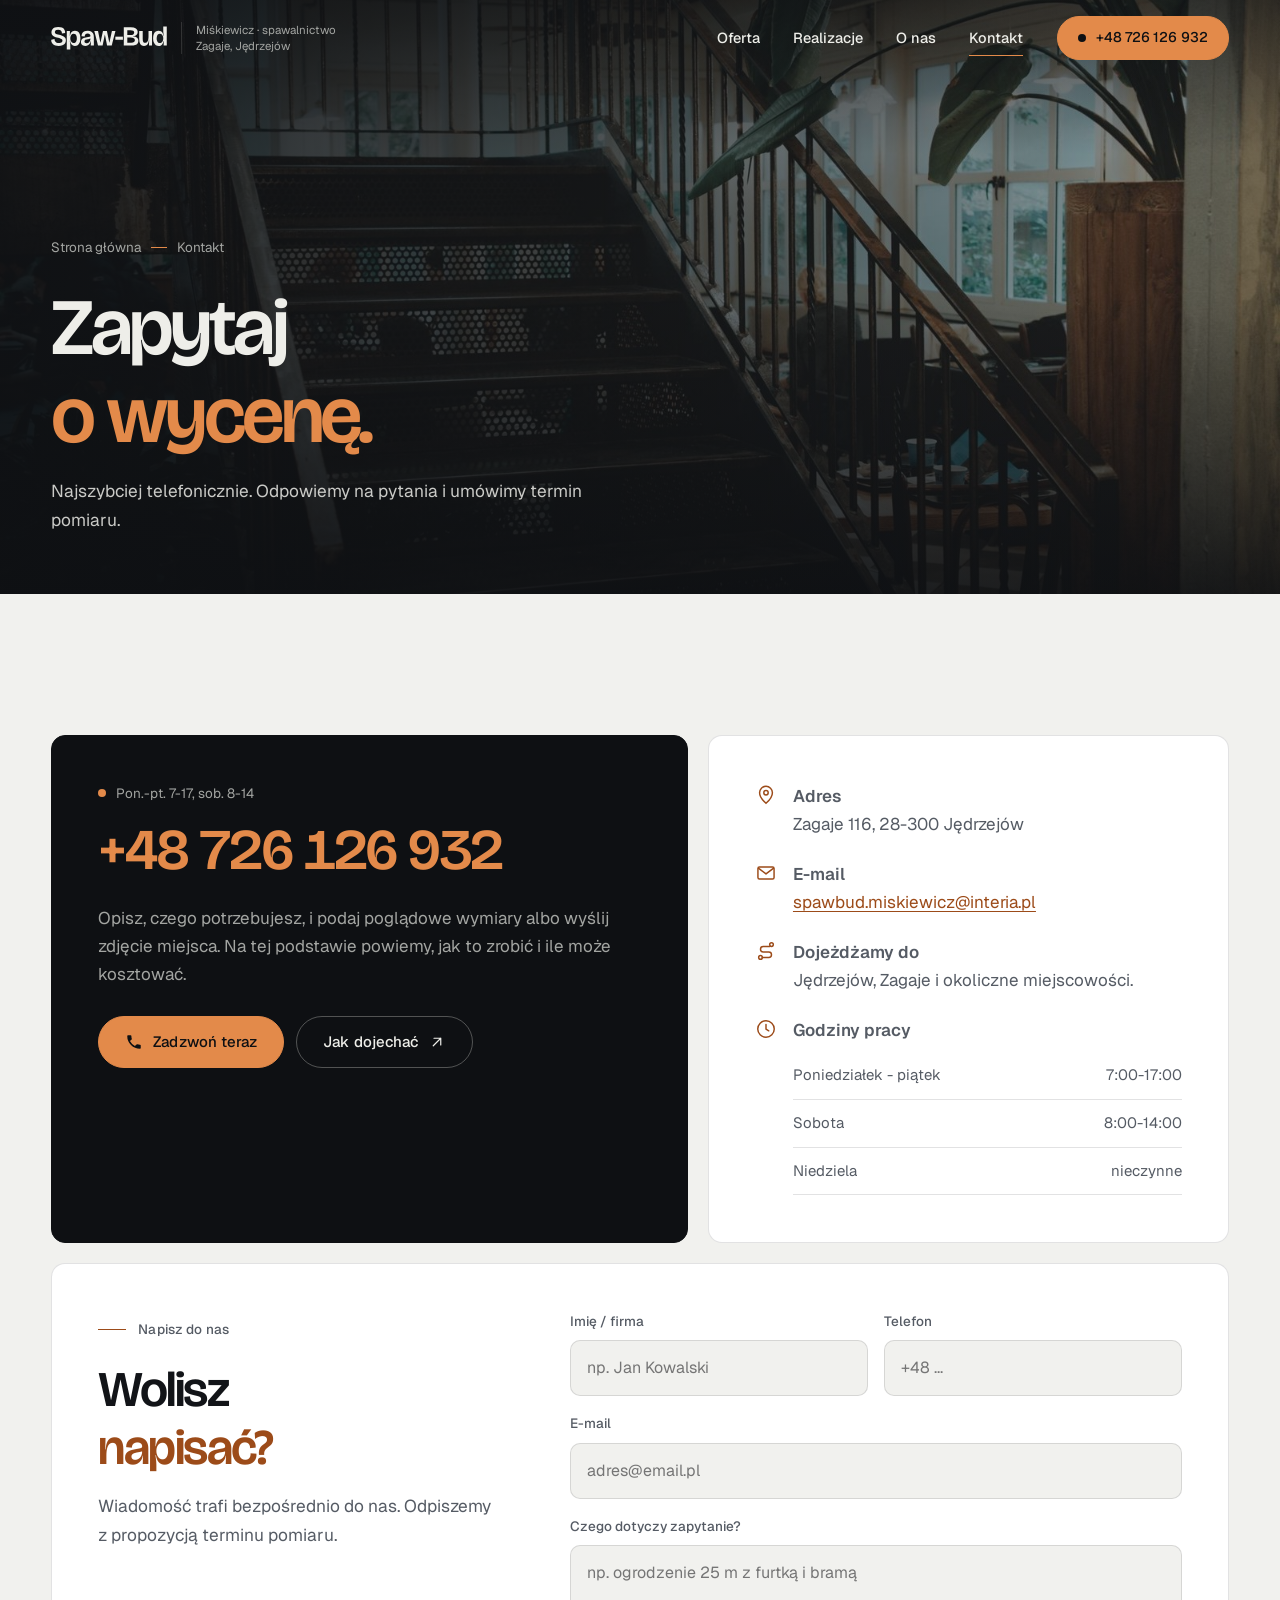
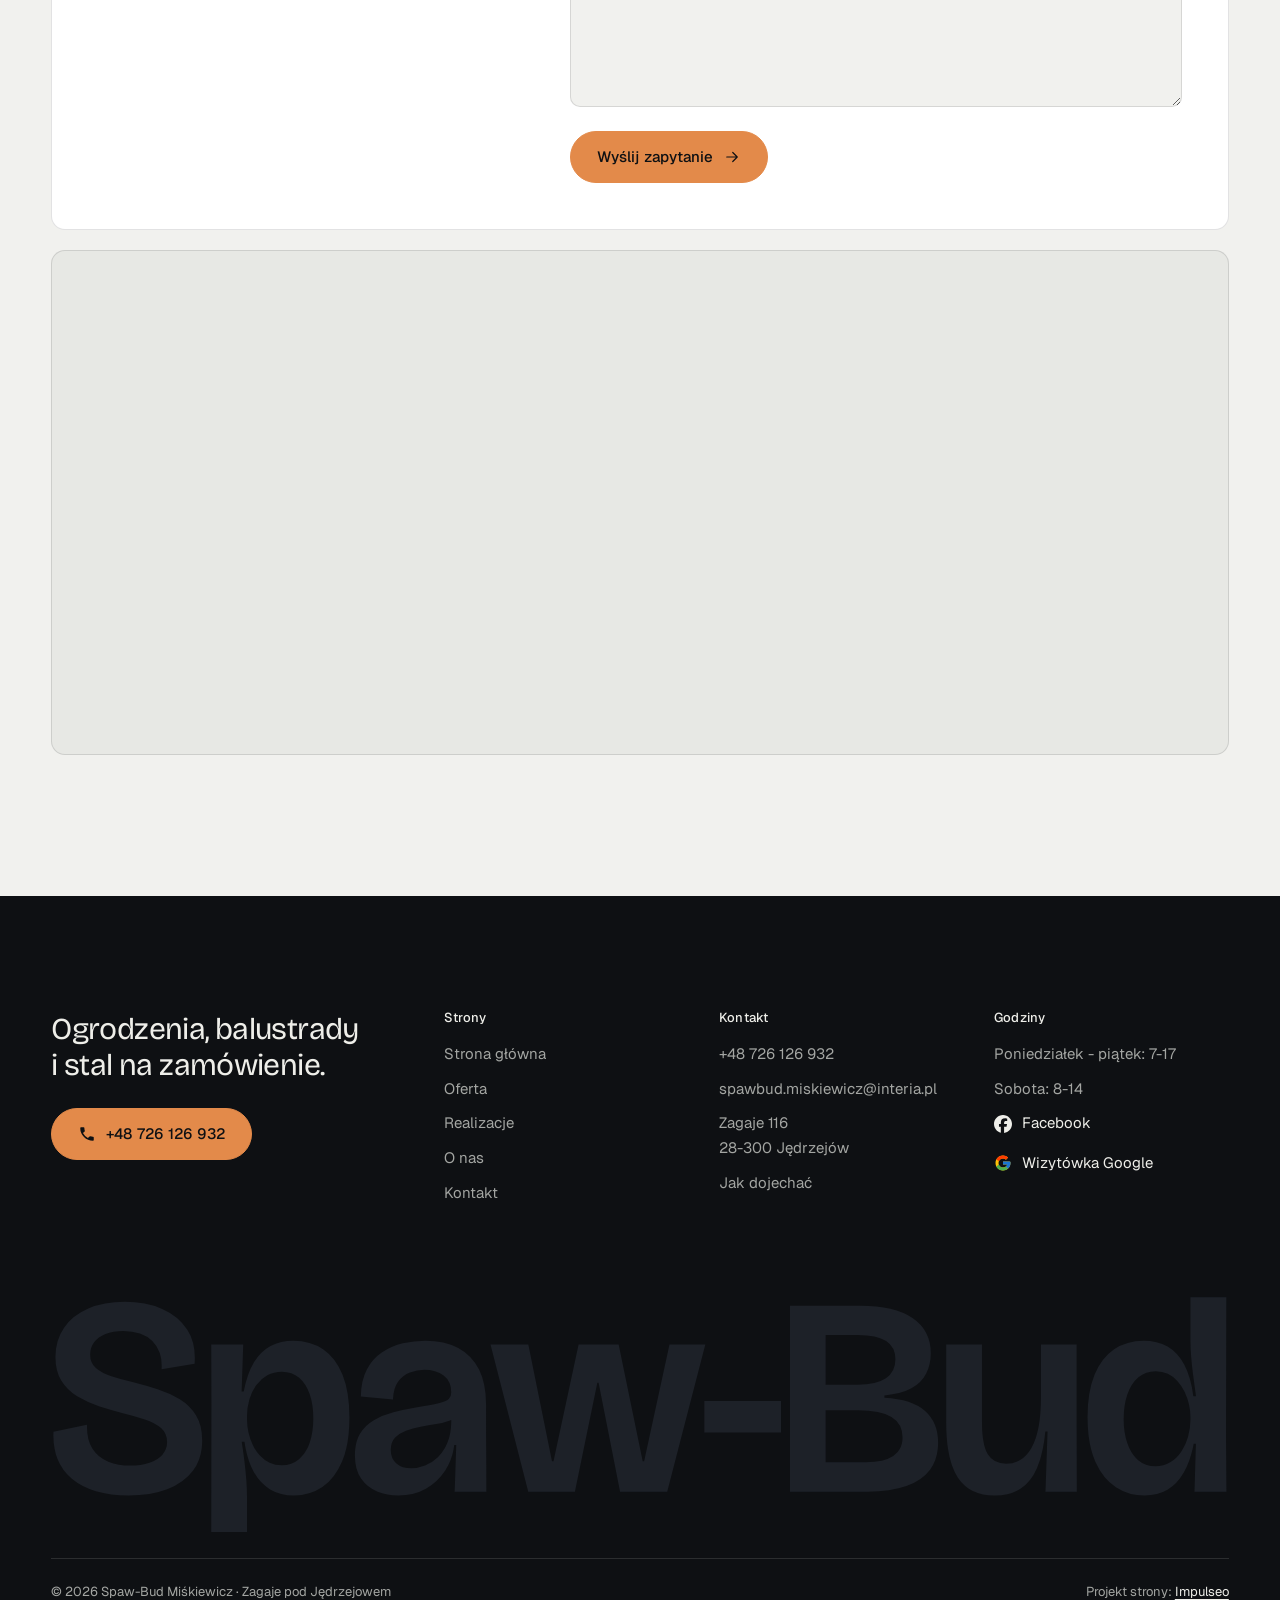
==== commit 3b2ef969: "[claude-edit][cmt:30d792f7-66d1-48de-b471-ac2a354868e1] szata graficzna jak w demie ElMac: grafit + " ====
--- a/kontakt.html
+++ b/kontakt.html
@@ -3,118 +3,152 @@
 <head>
 <meta charset="UTF-8">
 <meta name="viewport" content="width=device-width, initial-scale=1.0">
-<title>Kontakt - Spaw-Bud Miśkiewicz</title>
-<meta name="description" content="Kontakt Spaw-Bud Miśkiewicz - Zagaje 116, 28-300 Jędrzejów">
-<link rel="canonical" href="https://kris20032.github.io/spaw-bud-miskiewicz/kontakt.html">
+<title>Kontakt - Spaw-Bud Miśkiewicz, Zagaje 116, Jędrzejów</title>
+<meta name="description" content="Zadzwoń: +48 726 126 932. E-mail: spawbud.miskiewicz@interia.pl. Zagaje 116, 28-300 Jędrzejów. Pon.-pt. 7-17, sob. 8-14.">
+<link rel="canonical" href="https://impulseo-pl.github.io/spaw-bud-miskiewicz/kontakt.html">
 <meta name="robots" content="noindex, nofollow">
+<meta name="theme-color" content="#0E1013">
 <meta property="og:type" content="website">
 <meta property="og:locale" content="pl_PL">
 <meta property="og:site_name" content="Spaw-Bud Miśkiewicz">
-<meta property="og:title" content="Kontakt - Spaw-Bud Miśkiewicz">
-<meta property="og:description" content="Kontakt Spaw-Bud Miśkiewicz - Zagaje 116, 28-300 Jędrzejów">
-<meta property="og:url" content="https://kris20032.github.io/spaw-bud-miskiewicz/kontakt.html">
-<meta property="og:image" content="https://kris20032.github.io/spaw-bud-miskiewicz/img/og.jpg">
+<meta property="og:title" content="Kontakt - Spaw-Bud Miśkiewicz, Zagaje 116, Jędrzejów">
+<meta property="og:description" content="Zadzwoń: +48 726 126 932. E-mail: spawbud.miskiewicz@interia.pl. Zagaje 116, 28-300 Jędrzejów. Pon.-pt. 7-17, sob. 8-14.">
+<meta property="og:url" content="https://impulseo-pl.github.io/spaw-bud-miskiewicz/kontakt.html">
+<meta property="og:image" content="https://impulseo-pl.github.io/spaw-bud-miskiewicz/img/og.jpg">
 <meta property="og:image:width" content="1200">
 <meta property="og:image:height" content="630">
 <meta name="twitter:card" content="summary_large_image">
+<script>(function(){var d=document.documentElement;d.classList.add('js');try{if(!window.matchMedia('(prefers-reduced-motion: reduce)').matches)d.classList.add('anim');}catch(e){}setTimeout(function(){if(!d.classList.contains('anim-ok'))d.classList.remove('anim');},3500);})();</script>
+<link rel="preload" as="image" href="img/ph3.jpg" fetchpriority="high">
 <link rel="preconnect" href="https://fonts.googleapis.com">
 <link rel="preconnect" href="https://fonts.gstatic.com" crossorigin>
-<link href="https://fonts.googleapis.com/css2?family=Space+Grotesk:wght@500;600;700&family=DM+Sans:opsz,wght@9..40,400;9..40,500;9..40,600&display=swap" rel="stylesheet">
-<link rel="stylesheet" href="assets/styles.css?v=abe8d98e">
+<link href="https://fonts.googleapis.com/css2?family=Bricolage+Grotesque:opsz,wght@12..96,400..700&family=Geist:wght@400..600&display=swap" rel="stylesheet">
+<link rel="stylesheet" href="assets/styles.css?v=20261109a">
+<script src="assets/lenis.min.js?v=1.1.20" defer></script>
+<script src="assets/main.js?v=20261109a" defer></script>
 </head>
 <body>
-
-<header class="nav">
-  <div class="wrap nav-inner">
-    <a class="brand" href="index.html"><span class="name">Spaw-Bud Miśkiewicz</span><span class="sub">Jędrzejów</span></a>
-    <nav class="nav-links">
-      <a href="oferta.html">Oferta</a>
-      <a href="realizacje.html">Realizacje</a>
-      <a href="o-nas.html">O nas</a>
-      <a href="kontakt.html" class="active" aria-current="page">Kontakt</a>
-      <a href="tel:+48726126932" class="btn btn-accent">Zadzwoń +48 726 126 932</a>
-    </nav>
-    <button class="nav-toggle" aria-label="Menu"><span></span><span></span><span></span></button>
-  </div>
+<a class="skip" href="#tresc">Przejdź do treści</a>
+<header class="site-head">
+<div class="head-in">
+  <a class="brand" href="index.html" aria-label="Spaw-Bud Miśkiewicz - strona główna">
+    <span class="znak"><svg class="wm" viewBox="19 -698 4180 849" role="img" aria-label="Spaw-Bud"><path pathLength="1" style="--i:0" d="M294.66693115234375 13.66668701171875Q229.33331298828125 13.66668701171875 178.4998779296875 -1.500030517578125Q127.66644287109375 -16.666748046875 92.999755859375 -45.66680908203125Q58.33306884765625 -74.6668701171875 41.666412353515625 -116.83355712890625Q24.999755859375 -159.000244140625 27.6663818359375 -212.66680908203125L146.66827392578125 -237.333984375Q145.66845703125 -184.0010986328125 166.16827392578125 -152.33462524414062Q186.6680908203125 -120.66815185546875 222.16775512695312 -106.50152587890625Q257.66741943359375 -92.33489990234375 299.6671142578125 -92.33489990234375Q339.33319091796875 -92.33489990234375 368.6661376953125 -102.50140380859375Q397.99908447265625 -112.66790771484375 414.4989013671875 -131.33425903320312Q430.99871826171875 -150.0006103515625 430.99871826171875 -175.66680908203125Q430.99871826171875 -207.3330078125 409.4989318847656 -225.99948120117188Q387.9991455078125 -244.66595458984375 352.3327331542969 -256.4992370605469Q316.66632080078125 -268.33251953125 274.3331298828125 -278.6658935546875Q231.3331298828125 -289.66595458984375 188.99978637695312 -303.3326721191406Q146.66644287109375 -316.9993896484375 111.83309936523438 -338.1661071777344Q76.999755859375 -359.33282470703125 55.83306884765625 -393.3328857421875Q34.6663818359375 -427.33294677734375 34.6663818359375 -477.99969482421875Q34.6663818359375 -538.333251953125 65.33316040039062 -582.1666564941406Q95.99993896484375 -626.0000610351562 151.50006103515625 -649.8333740234375Q207.00018310546875 -673.6666870117188 280.6668701171875 -673.6666870117188Q355.66705322265625 -673.6666870117188 413.5005798339844 -648.6665954589844Q471.3341064453125 -623.66650390625 502.8341979980469 -574.8330383300781Q534.3342895507812 -525.9995727539062 528.6675415039062 -453.99945068359375L411.33233642578125 -434.33251953125Q413.66558837890625 -467.33233642578125 404.9990234375 -492.4988708496094Q396.33245849609375 -517.6654052734375 378.49932861328125 -534.9986572265625Q360.66619873046875 -552.3319091796875 334.66644287109375 -561.3318786621094Q308.66668701171875 -570.3318481445312 275.6668701171875 -570.3318481445312Q238.33392333984375 -570.3318481445312 212.1676025390625 -559.6653442382812Q186.00128173828125 -548.9988403320312 172.00149536132812 -530.1658020019531Q158.001708984375 -511.332763671875 158.001708984375 -486.33319091796875Q158.001708984375 -456.66705322265625 178.16812133789062 -438.8339538574219Q198.33453369140625 -421.0008544921875 233.16757202148438 -409.834228515625Q268.0006103515625 -398.6676025390625 311.00048828125 -388.00091552734375Q354.33380126953125 -377.0008544921875 397.16717529296875 -363.3341369628906Q440.00054931640625 -349.66741943359375 476.1672668457031 -327.50067138671875Q512.333984375 -305.33392333984375 534.0007019042969 -270.00048828125Q555.6674194335938 -234.66705322265625 555.6674194335938 -180.6668701171875Q555.6674194335938 -117.3333740234375 522.833984375 -74.0Q490.00054931640625 -30.6666259765625 431.3337707519531 -8.499969482421875Q372.6669921875 13.66668701171875 294.66693115234375 13.66668701171875Z"/><path pathLength="1" style="--i:1" d="M587.6663818359375 143.66693115234375 588.3330078125 -313.66827392578125 587.6663818359375 -522.0003662109375H701.3347778320312L695.66845703125 -355.667236328125H703.0017700195312Q715.001708984375 -418.6669921875 739.0015869140625 -458.50030517578125Q763.00146484375 -498.3336181640625 798.3347473144531 -517.1669921875Q833.6680297851562 -536.0003662109375 880.0015258789062 -536.0003662109375Q940.0016479492188 -536.0003662109375 984.6682434082031 -505.6669616699219Q1029.3348388671875 -475.33355712890625 1053.834716796875 -414.83349609375Q1078.3345947265625 -354.33343505859375 1078.3345947265625 -263.33349609375Q1078.3345947265625 -169.0 1052.5012817382812 -107.49996948242188Q1026.66796875 -45.99993896484375 982.3346557617188 -16.1666259765625Q938.0013427734375 13.66668701171875 881.6680297851562 13.66668701171875Q833.0015869140625 13.66668701171875 796.6683654785156 -7.99981689453125Q760.3351440429688 -29.66632080078125 737.3351745605469 -72.33279418945312Q714.335205078125 -114.999267578125 705.6685180664062 -176.9991455078125L696.0018920898438 -176.66583251953125Q701.6685180664062 -139.9996337890625 705.8351745605469 -105.99978637695312Q710.0018310546875 -71.99993896484375 712.3351745605469 -41.666595458984375Q714.6685180664062 -11.333251953125 714.6685180664062 16.0001220703125V143.66693115234375ZM838.0003051757812 -93.33489990234375Q874.3333740234375 -93.33489990234375 899.3330993652344 -114.66815185546875Q924.3328247070312 -136.00140380859375 937.1659545898438 -173.66775512695312Q949.9990844726562 -211.3341064453125 949.9990844726562 -259.66668701171875Q949.9990844726562 -307.99951171875 937.3325500488281 -345.3325500488281Q924.666015625 -382.66558837890625 899.8329467773438 -404.16546630859375Q874.9998779296875 -425.66534423828125 838.3336181640625 -425.66534423828125Q809.6675415039062 -425.66534423828125 786.8345031738281 -413.16558837890625Q764.00146484375 -400.66583251953125 748.0015869140625 -378.832763671875Q732.001708984375 -356.99969482421875 723.3350524902344 -328.3331298828125Q714.6683959960938 -299.66656494140625 714.6683959960938 -266.666259765625V-258.33306884765625Q714.6683959960938 -233.9993896484375 720.0017700195312 -210.33282470703125Q725.3351440429688 -186.666259765625 735.3351440429688 -165.49990844726562Q745.3351440429688 -144.33355712890625 760.3350219726562 -128.0006103515625Q775.3348999023438 -111.66766357421875 794.8345642089844 -102.50128173828125Q814.334228515625 -93.33489990234375 838.0003051757812 -93.33489990234375Z"/><path pathLength="1" style="--i:2" d="M1251.9999389648438 13.66668701171875Q1211.6666259765625 13.66668701171875 1176.4999084472656 -0.6666259765625Q1141.3331909179688 -14.99993896484375 1119.4997863769531 -46.333282470703125Q1097.6663818359375 -77.6666259765625 1097.6663818359375 -129.00006103515625Q1097.6663818359375 -176.00018310546875 1115.6664428710938 -205.66690063476562Q1133.66650390625 -235.3336181640625 1164.8332214355469 -253.66696166992188Q1195.9999389648438 -272.00030517578125 1234.6665649414062 -281.8336181640625Q1273.3331909179688 -291.66693115234375 1313.9996337890625 -298.66693115234375Q1368.3328247070312 -308.3336181640625 1394.9994506835938 -314.1669616699219Q1421.6660766601562 -320.00030517578125 1430.6661071777344 -328.5002746582031Q1439.6661376953125 -337.000244140625 1439.6661376953125 -352.33349609375Q1439.6661376953125 -391.3328857421875 1412.6664733886719 -411.99920654296875Q1385.6668090820312 -432.66552734375 1344.0005493164062 -432.66552734375Q1318.3341064453125 -432.66552734375 1293.0009765625 -422.99896240234375Q1267.6678466796875 -413.3323974609375 1250.8346862792969 -390.3325500488281Q1234.0015258789062 -367.33270263671875 1233.0016479492188 -326.99951171875L1118.66650390625 -337.99945068359375Q1119.6663208007812 -395.3331298828125 1140.1663513183594 -433.6666564941406Q1160.6663818359375 -472.00018310546875 1194.3332214355469 -494.3335876464844Q1228.0000610351562 -516.6669921875 1267.8336181640625 -526.3336791992188Q1307.6671752929688 -536.0003662109375 1347.3340454101562 -536.0003662109375Q1416.3346557617188 -536.0003662109375 1464.5014953613281 -510.16680908203125Q1512.6683349609375 -484.333251953125 1538.0016174316406 -433.9996032714844Q1563.3348999023438 -383.66595458984375 1563.3348999023438 -309.33233642578125V-213.33245849609375Q1563.668212890625 -177.999267578125 1563.8348693847656 -142.16607666015625Q1564.0015258789062 -106.3328857421875 1564.1681823730469 -70.83303833007812Q1564.3348388671875 -35.33319091796875 1564.3348388671875 0.0H1451.66650390625Q1453.3330688476562 -40.6663818359375 1454.6663208007812 -80.83285522460938Q1455.9995727539062 -120.99932861328125 1457.3328247070312 -165.33245849609375H1450.3328857421875Q1444.6663208007812 -115.66607666015625 1418.3330383300781 -74.99960327148438Q1391.999755859375 -34.3331298828125 1349.6664733886719 -10.333221435546875Q1307.3331909179688 13.66668701171875 1251.9999389648438 13.66668701171875ZM1298.001220703125 -83.00128173828125Q1322.0007934570312 -83.00128173828125 1346.6671447753906 -92.66775512695312Q1371.33349609375 -102.334228515625 1392.1666259765625 -122.33392333984375Q1412.999755859375 -142.3336181640625 1425.9996337890625 -173.33334350585938Q1438.99951171875 -204.33306884765625 1439.6661376953125 -246.3328857421875L1439.9994506835938 -269.666259765625L1466.6661376953125 -275.332763671875Q1456.9995727539062 -260.99951171875 1435.3330993652344 -252.83285522460938Q1413.6666259765625 -244.66619873046875 1386.1669006347656 -239.99954223632812Q1358.6671752929688 -235.3328857421875 1330.6674499511719 -230.33291625976562Q1302.667724609375 -225.33294677734375 1278.66796875 -216.1663818359375Q1254.668212890625 -206.99981689453125 1239.8350219726562 -191.16668701171875Q1225.0018310546875 -175.33355712890625 1225.0018310546875 -147.667236328125Q1225.0018310546875 -117.33416748046875 1245.0017395019531 -100.167724609375Q1265.0016479492188 -83.00128173828125 1298.001220703125 -83.00128173828125Z"/><path pathLength="1" style="--i:3" d="M1712.9993286132812 0.0 1578.9998779296875 -522.0003662109375H1713.3355102539062L1797.3341064453125 -108.001708984375H1802.6674194335938L1891.6661376953125 -522.0003662109375H2034.001708984375L2119.3338623046875 -108.001708984375H2124.3338623046875L2214.3323974609375 -522.0003662109375H2341.6677856445312L2206.335205078125 0.0H2038.9992065429688L1962.667236328125 -386.33148193359375H1958.3338623046875L1878.6686401367188 0.0Z"/><path pathLength="1" style="--i:4" d="M2337.9999389648438 -209.99908447265625V-322.00091552734375H2610.3339233398438V-209.99908447265625Z"/><path pathLength="1" style="--i:5" d="M2641.9996337890625 0.0V-660.0H2891.0006713867188Q2952.0006713867188 -660.0 2998.500732421875 -648.8333435058594Q3045.0007934570312 -637.6666870117188 3077.0008850097656 -616.1666870117188Q3109.0009765625 -594.6666870117188 3125.5010375976562 -563.3333129882812Q3142.0010986328125 -531.9999389648438 3142.0010986328125 -490.66650390625Q3142.0010986328125 -451.999755859375 3125.667755126953 -419.4997863769531Q3109.3344116210938 -386.99981689453125 3073.0010681152344 -366.6665344238281Q3036.667724609375 -346.333251953125 2977.3344116210938 -341.66656494140625V-332.9998779296875Q3075.6679077148438 -327.333251953125 3121.8345336914062 -286.1665344238281Q3168.0011596679688 -244.99981689453125 3168.0011596679688 -173.6666259765625Q3168.0011596679688 -116.333251953125 3139.3344116210938 -77.99993896484375Q3110.6676635742188 -39.6666259765625 3055.1675415039062 -19.83331298828125Q2999.6674194335938 0.0 2916.6672973632812 0.0ZM2768.66845703125 -104.33489990234375H2912.00048828125Q2975.6663818359375 -104.33489990234375 3008.6660766601562 -126.5013427734375Q3041.665771484375 -148.66778564453125 3041.665771484375 -192.00054931640625Q3041.665771484375 -241.33319091796875 3002.3329162597656 -265.16619873046875Q2963.0000610351562 -288.99920654296875 2884.3343505859375 -288.99920654296875H2768.66845703125ZM2768.66845703125 -379.333740234375H2882.33349609375Q2948.9995727539062 -379.333740234375 2982.666015625 -402.1668395996094Q3016.3324584960938 -424.99993896484375 3016.3324584960938 -469.6661376953125Q3016.3324584960938 -513.6655883789062 2983.499481201172 -534.9986877441406Q2950.66650390625 -556.331787109375 2883.333984375 -556.331787109375H2768.66845703125Z"/><path pathLength="1" style="--i:6" d="M3368.6661987304688 13.66668701171875Q3279.9996948242188 13.66668701171875 3238.333038330078 -49.3331298828125Q3196.6663818359375 -112.33294677734375 3196.6663818359375 -243.66583251953125V-522.0003662109375H3323.6685180664062V-244.99920654296875Q3323.6685180664062 -166.00048828125 3344.334930419922 -132.50112915039062Q3365.0013427734375 -99.00177001953125 3409.0005493164062 -99.00177001953125Q3437.6668090820312 -99.00177001953125 3460.4998779296875 -113.00161743164062Q3483.3329467773438 -127.00146484375 3499.6661376953125 -155.66781616210938Q3515.9993286132812 -184.33416748046875 3524.499267578125 -229.16702270507812Q3532.9992065429688 -273.9998779296875 3532.9992065429688 -336.6658935546875V-522.0003662109375H3659.6680297851562V-250.99920654296875L3660.3346557617188 0.0H3548.9996948242188L3556.3325805664062 -213.3328857421875H3548.6659545898438Q3540.9993896484375 -133.99969482421875 3519.1661071777344 -83.99978637695312Q3497.3328247070312 -33.9998779296875 3460.1661682128906 -10.166595458984375Q3422.99951171875 13.66668701171875 3368.6661987304688 13.66668701171875Z"/><path pathLength="1" style="--i:7" d="M3900.9995727539062 13.66668701171875Q3844.99951171875 13.66668701171875 3798.999542236328 -16.00006103515625Q3752.9995727539062 -45.66680908203125 3725.666290283203 -107.33355712890625Q3698.3330078125 -169.00030517578125 3698.3330078125 -264.6669921875Q3698.3330078125 -354.66705322265625 3723.166290283203 -415.0003967285156Q3747.9995727539062 -475.333740234375 3792.8328552246094 -505.66705322265625Q3837.6661376953125 -536.0003662109375 3896.6661376953125 -536.0003662109375Q3945.999267578125 -536.0003662109375 3982.4992065429688 -514.8338317871094Q4018.9991455078125 -493.66729736328125 4041.9991455078125 -450.00079345703125Q4064.9991455078125 -406.33428955078125 4073.9991455078125 -339.00103759765625H4083.3324584960938Q4077.6658325195312 -379.66729736328125 4072.9991455078125 -414.8338317871094Q4068.3324584960938 -450.0003662109375 4065.9991149902344 -480.66705322265625Q4063.665771484375 -511.333740234375 4063.665771484375 -537.6671142578125V-690.0006103515625H4191.001220703125L4190.001281738281 -206.6654052734375L4191.334533691406 0.0H4077.99951171875L4082.9992065429688 -169.666259765625H4075.3325805664062Q4063.3326416015625 -108.3331298828125 4039.9993591308594 -67.4998779296875Q4016.6660766601562 -26.6666259765625 3982.1661376953125 -6.499969482421875Q3947.6661987304688 13.66668701171875 3900.9995727539062 13.66668701171875ZM3939.3340454101562 -90.3348388671875Q3968.666748046875 -90.3348388671875 3991.8330993652344 -104.1678466796875Q4014.9994506835938 -118.0008544921875 4030.8326721191406 -141.83383178710938Q4046.6658935546875 -165.66680908203125 4055.1658935546875 -195.16665649414062Q4063.6658935546875 -224.66650390625 4063.6658935546875 -255.6668701171875V-263.00018310546875Q4063.6658935546875 -286.33392333984375 4058.33251953125 -310.0005798339844Q4052.9991455078125 -333.667236328125 4042.832489013672 -354.6669616699219Q4032.6658325195312 -375.66668701171875 4017.8326110839844 -392.16632080078125Q4002.9993896484375 -408.66595458984375 3983.4996948242188 -418.1656799316406Q3964.0 -427.6654052734375 3940.3339233398438 -427.6654052734375Q3904.6675415039062 -427.6654052734375 3879.0011596679688 -405.66546630859375Q3853.3347778320312 -383.66552734375 3840.0016479492188 -345.3324890136719Q3826.6685180664062 -306.99945068359375 3826.6685180664062 -257.33343505859375Q3826.6685180664062 -209.333984375 3839.8350524902344 -171.33428955078125Q3853.0015869140625 -133.3345947265625 3878.167999267578 -111.834716796875Q3903.3344116210938 -90.3348388671875 3939.3340454101562 -90.3348388671875Z"/></svg></span>
+    <span class="brand-sub">Miśkiewicz · spawalnictwo<br>Zagaje, Jędrzejów</span>
+  </a>
+  <nav class="nav-links" aria-label="Menu główne">
+    <a class="nl" href="oferta.html">Oferta</a><a class="nl" href="realizacje.html">Realizacje</a><a class="nl" href="o-nas.html">O&nbsp;nas</a><a class="nl" href="kontakt.html" aria-current="page">Kontakt</a>
+    <a class="btn btn-copper nav-cta" href="tel:+48726126932"><span class="live" aria-hidden="true"></span>+48 726 126 932</a>
+  </nav>
+  <button class="burger" type="button" aria-label="Otwórz menu" aria-expanded="false" aria-controls="mnav"><span></span><span></span></button>
+</div>
 </header>
 
-<main>
+<div class="mnav" id="mnav">
+  <div class="mnav-in">
+    <a class="ml" href="index.html">Strona główna</a><a class="ml" href="oferta.html">Oferta</a><a class="ml" href="realizacje.html">Realizacje</a><a class="ml" href="o-nas.html">O&nbsp;nas</a><a class="ml" href="kontakt.html" aria-current="page">Kontakt</a>
+    <div class="mnav-foot">
+      <span>Pon.-pt. 7-17, sob. 8-14</span>
+      <a class="btn btn-copper" href="tel:+48726126932"><svg class="ico" width="16" height="16" viewBox="0 0 24 24" fill="none" aria-hidden="true"><path d="M6.6 10.8a15.5 15.5 0 0 0 6.6 6.6l2.2-2.2a1 1 0 0 1 1-.24 11.4 11.4 0 0 0 3.6.58 1 1 0 0 1 1 1V20a1 1 0 0 1-1 1A17 17 0 0 1 3 4a1 1 0 0 1 1-1h3.5a1 1 0 0 1 1 1c0 1.25.2 2.46.58 3.6a1 1 0 0 1-.25 1l-2.23 2.2Z" fill="currentColor"/></svg>+48 726 126 932</a>
+    </div>
+  </div>
+</div>
+<main id="tresc">
+
 <section class="pagehead">
-  <img src="img/ph3.jpg" alt="Spaw-Bud Miśkiewicz - Zapytaj o wycenę">
-  <div class="wrap">
-    <span class="eyebrow">Kontakt</span>
-    <h1>Zapytaj o wycenę</h1>
-    <p>Odpowiemy na pytania i przygotujemy wycenę.</p>
+  <div class="pagehead-media"><img src="img/ph3.jpg" alt="Stalowe schody z balustradą we wnętrzu" width="1600" height="1066" decoding="async" fetchpriority="high"></div>
+  <div class="ph-in">
+    <p class="crumb up" style="--d:0"><a href="index.html">Strona główna</a><span class="sl" aria-hidden="true"></span>Kontakt</p>
+    <h1><span class="ln"><span class="ln-i" style="--k:0">Zapytaj</span></span><span class="ln"><span class="ln-i" style="--k:1"><em>o&nbsp;wycenę.</em></span></span></h1>
+    <p class="ph-lead up" style="--d:300">Najszybciej telefonicznie. Odpowiemy na pytania i&nbsp;umówimy termin pomiaru.</p>
   </div>
 </section>
-<section>
-  <div class="wrap contact-grid">
-    <div class="reveal">
-      <span class="eyebrow">Dane kontaktowe</span>
-      <h2 style="margin:var(--space-4) 0 var(--space-6)">Spaw-Bud Miśkiewicz</h2>
-      <div class="info-list">
-        <div class="info-row"><div class="ic"><svg class="ico-tel" width="16" height="16" viewBox="0 0 24 24" fill="none" aria-hidden="true"><path d="M6.6 10.8a15.5 15.5 0 0 0 6.6 6.6l2.2-2.2a1 1 0 0 1 1-.24 11.4 11.4 0 0 0 3.6.58 1 1 0 0 1 1 1V20a1 1 0 0 1-1 1A17 17 0 0 1 3 4a1 1 0 0 1 1-1h3.5a1 1 0 0 1 1 1c0 1.25.2 2.46.58 3.6a1 1 0 0 1-.25 1l-2.23 2.2Z" fill="currentColor"/></svg></div><div><div class="lbl">Telefon</div><a class="val" href="tel:+48726126932">+48 726 126 932</a></div></div>
-        <div class="info-row"><div class="ic"><svg class="ico-mail" width="16" height="16" viewBox="0 0 24 24" fill="none" aria-hidden="true"><rect x="3.2" y="5.5" width="17.6" height="13" rx="1.6" stroke="currentColor" stroke-width="1.6"/><path d="M4 7l8 6 8-6" stroke="currentColor" stroke-width="1.6" stroke-linecap="round" stroke-linejoin="round"/></svg></div><div><div class="lbl">E-mail</div><a class="val" href="mailto:spawbud.miskiewicz@interia.pl">spawbud.miskiewicz@interia.pl</a></div></div>
-        <div class="info-row"><div class="ic"><svg class="ico-pin" width="16" height="16" viewBox="0 0 24 24" fill="none" aria-hidden="true"><path d="M12 21s7-6.1 7-11.5A7 7 0 0 0 5 9.5C5 14.9 12 21 12 21Z" stroke="currentColor" stroke-width="1.6" fill="none"/><circle cx="12" cy="9.5" r="2.4" fill="currentColor"/></svg></div><div><div class="lbl">Adres</div><div class="val">Zagaje 116, 28-300 Jędrzejów</div></div></div>
+
+<section class="sec">
+  <div class="wrap">
+    <div class="k-grid">
+      <div class="k-card dark rv">
+        <span class="lbl"><span class="live" aria-hidden="true"></span>Pon.-pt. 7-17, sob. 8-14</span>
+        <a class="k-phone" href="tel:+48726126932">+48 726 126 932</a>
+        <p>Opisz, czego potrzebujesz, i&nbsp;podaj poglądowe wymiary albo wyślij zdjęcie miejsca. Na tej podstawie powiemy, jak to zrobić i&nbsp;ile może kosztować.</p>
+        <div class="cta-row" style="margin-top:28px">
+          <a class="btn btn-copper" href="tel:+48726126932"><svg class="ico" width="16" height="16" viewBox="0 0 24 24" fill="none" aria-hidden="true"><path d="M6.6 10.8a15.5 15.5 0 0 0 6.6 6.6l2.2-2.2a1 1 0 0 1 1-.24 11.4 11.4 0 0 0 3.6.58 1 1 0 0 1 1 1V20a1 1 0 0 1-1 1A17 17 0 0 1 3 4a1 1 0 0 1 1-1h3.5a1 1 0 0 1 1 1c0 1.25.2 2.46.58 3.6a1 1 0 0 1-.25 1l-2.23 2.2Z" fill="currentColor"/></svg>Zadzwoń teraz</a>
+          <a class="btn btn-ghost" href="https://www.google.com/maps?cid=7656851274233127819" target="_blank" rel="noopener">Jak dojechać<svg class="ico" width="18" height="18" viewBox="0 0 24 24" fill="none" stroke="currentColor" stroke-width="1.6" stroke-linecap="round" stroke-linejoin="round" aria-hidden="true"><path d="M7 17 17 7M8 7h9v9"/></svg></a>
+        </div>
+      </div>
+      <div class="k-card rv" style="--d:120">
+        <ul class="k-list">
+          <li><svg width="22" height="22" viewBox="0 0 24 24" fill="none" stroke="currentColor" stroke-width="1.6" aria-hidden="true"><path d="M12 21s7-6.1 7-11.5A7 7 0 0 0 5 9.5C5 14.9 12 21 12 21Z"/><circle cx="12" cy="9.5" r="2.4"/></svg><span><b>Adres</b>Zagaje 116, 28-300 Jędrzejów</span></li>
+          <li><svg width="22" height="22" viewBox="0 0 24 24" fill="none" stroke="currentColor" stroke-width="1.6" stroke-linecap="round" stroke-linejoin="round" aria-hidden="true"><rect x="3.2" y="5.5" width="17.6" height="13" rx="1.6"/><path d="M4 7l8 6 8-6"/></svg><span><b>E-mail</b><a class="u" href="mailto:spawbud.miskiewicz@interia.pl">spawbud.miskiewicz@interia.pl</a></span></li>
+          <li><svg width="22" height="22" viewBox="0 0 24 24" fill="none" stroke="currentColor" stroke-width="1.6" stroke-linecap="round" stroke-linejoin="round" aria-hidden="true"><circle cx="6" cy="19" r="2"/><circle cx="18" cy="5" r="2"/><path d="M8 19h7a3 3 0 0 0 0-6H9a3 3 0 0 1 0-6h7"/></svg><span><b>Dojeżdżamy do</b>Jędrzejów, Zagaje i&nbsp;okoliczne miejscowości.</span></li>
+          <li><svg width="22" height="22" viewBox="0 0 24 24" fill="none" stroke="currentColor" stroke-width="1.6" stroke-linecap="round" aria-hidden="true"><circle cx="12" cy="12" r="9"/><path d="M12 7v5l3 2"/></svg><span><b>Godziny pracy</b>
+            <ul class="hours"><li><span>Poniedziałek - piątek</span><span>7:00-17:00</span></li><li><span>Sobota</span><span>8:00-14:00</span></li><li><span>Niedziela</span><span>nieczynne</span></li></ul></span></li>
+        </ul>
       </div>
     </div>
-    <div class="reveal">
+    <div class="k-card k-form rv">
+      <div class="k-form-head">
+        <p class="eyebrow">Napisz do nas</p>
+        <h2 class="h2"><span class="ln"><span class="ln-i" style="--k:0">Wolisz</span></span><span class="ln"><span class="ln-i" style="--k:1"><em>napisać?</em></span></span></h2>
+        <p class="lead">Wiadomość trafi bezpośrednio do nas. Odpiszemy z&nbsp;propozycją terminu pomiaru.</p>
+      </div>
       <form class="form" action="https://formsubmit.co/spawbud.miskiewicz@interia.pl" method="POST">
         <input type="hidden" name="_subject" value="Zapytanie ze strony Spaw-Bud Miśkiewicz">
         <input type="hidden" name="_captcha" value="false">
         <input type="hidden" name="_template" value="table">
         <div class="fld"><label for="name">Imię / firma</label><input id="name" name="name" type="text" placeholder="np. Jan Kowalski" required></div>
-        <div class="fld"><label for="email">E-mail</label><input id="email" name="email" type="email" placeholder="adres@email.pl" required></div>
         <div class="fld"><label for="phone">Telefon</label><input id="phone" name="phone" type="tel" placeholder="+48 ..."></div>
-        <div class="fld"><label for="msg">Czego dotyczy zapytanie?</label><textarea id="msg" name="message" placeholder="Napisz krótko, w czym możemy pomóc" required></textarea></div>
-        <button type="submit" class="btn btn-accent" style="width:100%;justify-content:center">Wyślij zapytanie <span class="arr">→</span></button>
-        <p class="note">Wiadomość trafi bezpośrednio do nas. Można też zadzwonić: +48 726 126 932.</p>
+        <div class="fld fld-w"><label for="email">E-mail</label><input id="email" name="email" type="email" placeholder="adres@email.pl" required></div>
+        <div class="fld fld-w"><label for="msg">Czego dotyczy zapytanie?</label><textarea id="msg" name="message" rows="5" placeholder="np. ogrodzenie 25 m z furtką i bramą" required></textarea></div>
+        <div class="fld-w"><button type="submit" class="btn btn-copper">Wyślij zapytanie<svg class="ico arr" width="18" height="18" viewBox="0 0 24 24" fill="none" stroke="currentColor" stroke-width="1.6" stroke-linecap="round" stroke-linejoin="round" aria-hidden="true"><path d="M5 12h14M13 6l6 6-6 6"/></svg></button></div>
       </form>
+    </div>
+    <div class="map map-lg rv">
+      <iframe title="Mapa dojazdu - Spaw-Bud Miśkiewicz, Zagaje 116" src="https://maps.google.com/maps?q=50.5555734,20.3426902&z=13&output=embed" loading="lazy" referrerpolicy="no-referrer-when-downgrade"></iframe>
     </div>
   </div>
 </section>
-<section style="padding-top:0">
-  <div class="wrap reveal">
-    <iframe class="map" title="Spaw-Bud Miśkiewicz - Jędrzejów" src="https://maps.google.com/maps?q=50.5555734%2C20.3426902&z=15&output=embed" loading="lazy" referrerpolicy="no-referrer-when-downgrade"></iframe>
-  </div>
-</section>
 </main>
-
-<footer>
+<footer class="site-foot">
   <div class="wrap">
-    <div class="foot-grid">
-      <div class="foot-brand">
-        <div class="name">Spaw-Bud Miśkiewicz</div>
-        <p>Spawamy ogrodzenia, bramy, furtki i balustrady na schody i balkony. Mierzymy na miejscu, robimy u siebie i montujemy gotowe.</p>
+    <div class="foot-top">
+      <div>
+        <p class="foot-claim">Ogrodzenia, balustrady i&nbsp;stal na zamówienie.</p>
+        <a class="btn btn-copper" href="tel:+48726126932"><svg class="ico" width="16" height="16" viewBox="0 0 24 24" fill="none" aria-hidden="true"><path d="M6.6 10.8a15.5 15.5 0 0 0 6.6 6.6l2.2-2.2a1 1 0 0 1 1-.24 11.4 11.4 0 0 0 3.6.58 1 1 0 0 1 1 1V20a1 1 0 0 1-1 1A17 17 0 0 1 3 4a1 1 0 0 1 1-1h3.5a1 1 0 0 1 1 1c0 1.25.2 2.46.58 3.6a1 1 0 0 1-.25 1l-2.23 2.2Z" fill="currentColor"/></svg>+48 726 126 932</a>
       </div>
-      <div class="foot-col">
-        <h4>Nawigacja</h4>
-        <a href="oferta.html">Oferta</a>
-        <a href="realizacje.html">Realizacje</a>
-        <a href="o-nas.html">O nas</a>
-        <a href="kontakt.html">Kontakt</a>
+      <div>
+        <h4>Strony</h4>
+        <ul><li><a href="index.html">Strona główna</a></li><li><a href="oferta.html">Oferta</a></li><li><a href="realizacje.html">Realizacje</a></li><li><a href="o-nas.html">O&nbsp;nas</a></li><li><a href="kontakt.html">Kontakt</a></li></ul>
       </div>
-      <div class="foot-col">
+      <div>
         <h4>Kontakt</h4>
-        <a href="tel:+48726126932">+48 726 126 932</a>
-        <a href="mailto:spawbud.miskiewicz@interia.pl">spawbud.miskiewicz@interia.pl</a>
-        <p>Zagaje 116, 28-300 Jędrzejów</p>
-        <a href="https://www.google.com/maps?cid=7656851274233127819" target="_blank" rel="noopener">Jak dojechać →</a>
-      <div class="foot-soc">
-        <a class="soc" href="https://www.facebook.com/p/Spaw-Bud-Mi%C5%9Bkiewicz-100045496760131/" target="_blank" rel="noopener" aria-label="Facebook - Spaw-Bud Miśkiewicz"><svg viewBox="0 0 24 24" aria-hidden="true" focusable="false"><path d="M9.101 23.691v-7.98H6.627v-3.667h2.474v-1.58c0-4.085 1.848-5.978 5.858-5.978.401 0 .955.042 1.468.103a8.68 8.68 0 0 1 1.141.195v3.325a8.623 8.623 0 0 0-.653-.036 26.805 26.805 0 0 0-.733-.009c-.707 0-1.259.096-1.675.309a1.686 1.686 0 0 0-.679.622c-.258.42-.374.995-.374 1.752v1.297h3.919l-.386 2.103-.287 1.564h-3.246v8.245C19.396 23.238 24 18.179 24 12.044c0-6.627-5.373-12-12-12s-12 5.373-12 12c0 5.628 3.874 10.35 9.101 11.647Z" fill="currentColor"/></svg></a>
-        <a class="soc" href="https://www.google.com/maps?cid=7656851274233127819" target="_blank" rel="noopener" aria-label="Google - Spaw-Bud Miśkiewicz"><svg viewBox="0 0 24 24" aria-hidden="true" focusable="false"><path d="M12.48 10.92v3.28h7.84c-.24 1.84-.853 3.187-1.787 4.133-1.147 1.147-2.933 2.4-6.053 2.4-4.827 0-8.6-3.893-8.6-8.72s3.773-8.72 8.6-8.72c2.6 0 4.507 1.027 5.907 2.347l2.307-2.307C18.747 1.44 16.133 0 12.48 0 5.867 0 .307 5.387.307 12s5.56 12 12.173 12c3.573 0 6.267-1.173 8.373-3.36 2.16-2.16 2.84-5.213 2.84-7.667 0-.76-.053-1.467-.173-2.053H12.48z" fill="currentColor"/></svg></a>
+        <ul>
+          <li><a href="tel:+48726126932">+48 726 126 932</a></li>
+          <li><a href="mailto:spawbud.miskiewicz@interia.pl">spawbud.miskiewicz@interia.pl</a></li>
+          <li>Zagaje 116<br>28-300 Jędrzejów</li>
+          <li><a href="https://www.google.com/maps?cid=7656851274233127819" target="_blank" rel="noopener">Jak dojechać</a></li>
+        </ul>
       </div>
+      <div>
+        <h4>Godziny</h4>
+        <ul>
+          <li>Poniedziałek - piątek: 7-17</li>
+          <li>Sobota: 8-14</li>
+          <li><a class="soc" href="https://www.facebook.com/p/Spaw-Bud-Mi%C5%9Bkiewicz-100045496760131/" target="_blank" rel="noopener" aria-label="Facebook - Spaw-Bud Miśkiewicz"><svg viewBox="0 0 24 24" aria-hidden="true" focusable="false"><path d="M9.101 23.691v-7.98H6.627v-3.667h2.474v-1.58c0-4.085 1.848-5.978 5.858-5.978.401 0 .955.042 1.468.103a8.68 8.68 0 0 1 1.141.195v3.325a8.623 8.623 0 0 0-.653-.036 26.805 26.805 0 0 0-.733-.009c-.707 0-1.259.096-1.675.309a1.686 1.686 0 0 0-.679.622c-.258.42-.374.995-.374 1.752v1.297h3.919l-.386 2.103-.287 1.564h-3.246v8.245C19.396 23.238 24 18.179 24 12.044c0-6.627-5.373-12-12-12s-12 5.373-12 12c0 5.628 3.874 10.35 9.101 11.647Z" fill="currentColor"/></svg>Facebook</a></li>
+          <li><a class="soc" href="https://www.google.com/maps?cid=7656851274233127819" target="_blank" rel="noopener" aria-label="Wizytówka Spaw-Bud Miśkiewicz w Google"><svg class="g-logo" viewBox="0 0 48 48" aria-hidden="true"><path fill="#FFC107" d="M43.6 20.5H42V20H24v8h11.3C33.7 32.7 29.2 36 24 36c-6.6 0-12-5.4-12-12s5.4-12 12-12c3.1 0 5.8 1.2 7.9 3.1l5.7-5.7C34 6.1 29.3 4 24 4 12.9 4 4 12.9 4 24s8.9 20 20 20 20-8.9 20-20c0-1.3-.1-2.4-.4-3.5z"/><path fill="#FF3D00" d="m6.3 14.7 6.6 4.8C14.7 15.1 19 12 24 12c3.1 0 5.8 1.2 7.9 3.1l5.7-5.7C34 6.1 29.3 4 24 4 16.3 4 9.7 8.3 6.3 14.7z"/><path fill="#4CAF50" d="M24 44c5.2 0 9.9-2 13.4-5.2l-6.2-5.2A11.9 11.9 0 0 1 24 36c-5.2 0-9.6-3.3-11.3-7.9l-6.5 5C9.5 39.6 16.2 44 24 44z"/><path fill="#1976D2" d="M43.6 20.5H42V20H24v8h11.3a12 12 0 0 1-4.1 5.6l6.2 5.2C37 39.2 44 34 44 24c0-1.3-.1-2.4-.4-3.5z"/></svg>Wizytówka Google</a></li>
+        </ul>
       </div>
     </div>
-    <div class="foot-bot">
-      <span>© 2026 Spaw-Bud Miśkiewicz</span>
+    <div class="foot-mark" aria-hidden="true"><svg class="wm-foot" viewBox="19 -698 4180 849" aria-hidden="true" focusable="false"><path d="M294.66693115234375 13.66668701171875Q229.33331298828125 13.66668701171875 178.4998779296875 -1.500030517578125Q127.66644287109375 -16.666748046875 92.999755859375 -45.66680908203125Q58.33306884765625 -74.6668701171875 41.666412353515625 -116.83355712890625Q24.999755859375 -159.000244140625 27.6663818359375 -212.66680908203125L146.66827392578125 -237.333984375Q145.66845703125 -184.0010986328125 166.16827392578125 -152.33462524414062Q186.6680908203125 -120.66815185546875 222.16775512695312 -106.50152587890625Q257.66741943359375 -92.33489990234375 299.6671142578125 -92.33489990234375Q339.33319091796875 -92.33489990234375 368.6661376953125 -102.50140380859375Q397.99908447265625 -112.66790771484375 414.4989013671875 -131.33425903320312Q430.99871826171875 -150.0006103515625 430.99871826171875 -175.66680908203125Q430.99871826171875 -207.3330078125 409.4989318847656 -225.99948120117188Q387.9991455078125 -244.66595458984375 352.3327331542969 -256.4992370605469Q316.66632080078125 -268.33251953125 274.3331298828125 -278.6658935546875Q231.3331298828125 -289.66595458984375 188.99978637695312 -303.3326721191406Q146.66644287109375 -316.9993896484375 111.83309936523438 -338.1661071777344Q76.999755859375 -359.33282470703125 55.83306884765625 -393.3328857421875Q34.6663818359375 -427.33294677734375 34.6663818359375 -477.99969482421875Q34.6663818359375 -538.333251953125 65.33316040039062 -582.1666564941406Q95.99993896484375 -626.0000610351562 151.50006103515625 -649.8333740234375Q207.00018310546875 -673.6666870117188 280.6668701171875 -673.6666870117188Q355.66705322265625 -673.6666870117188 413.5005798339844 -648.6665954589844Q471.3341064453125 -623.66650390625 502.8341979980469 -574.8330383300781Q534.3342895507812 -525.9995727539062 528.6675415039062 -453.99945068359375L411.33233642578125 -434.33251953125Q413.66558837890625 -467.33233642578125 404.9990234375 -492.4988708496094Q396.33245849609375 -517.6654052734375 378.49932861328125 -534.9986572265625Q360.66619873046875 -552.3319091796875 334.66644287109375 -561.3318786621094Q308.66668701171875 -570.3318481445312 275.6668701171875 -570.3318481445312Q238.33392333984375 -570.3318481445312 212.1676025390625 -559.6653442382812Q186.00128173828125 -548.9988403320312 172.00149536132812 -530.1658020019531Q158.001708984375 -511.332763671875 158.001708984375 -486.33319091796875Q158.001708984375 -456.66705322265625 178.16812133789062 -438.8339538574219Q198.33453369140625 -421.0008544921875 233.16757202148438 -409.834228515625Q268.0006103515625 -398.6676025390625 311.00048828125 -388.00091552734375Q354.33380126953125 -377.0008544921875 397.16717529296875 -363.3341369628906Q440.00054931640625 -349.66741943359375 476.1672668457031 -327.50067138671875Q512.333984375 -305.33392333984375 534.0007019042969 -270.00048828125Q555.6674194335938 -234.66705322265625 555.6674194335938 -180.6668701171875Q555.6674194335938 -117.3333740234375 522.833984375 -74.0Q490.00054931640625 -30.6666259765625 431.3337707519531 -8.499969482421875Q372.6669921875 13.66668701171875 294.66693115234375 13.66668701171875Z"/><path d="M587.6663818359375 143.66693115234375 588.3330078125 -313.66827392578125 587.6663818359375 -522.0003662109375H701.3347778320312L695.66845703125 -355.667236328125H703.0017700195312Q715.001708984375 -418.6669921875 739.0015869140625 -458.50030517578125Q763.00146484375 -498.3336181640625 798.3347473144531 -517.1669921875Q833.6680297851562 -536.0003662109375 880.0015258789062 -536.0003662109375Q940.0016479492188 -536.0003662109375 984.6682434082031 -505.6669616699219Q1029.3348388671875 -475.33355712890625 1053.834716796875 -414.83349609375Q1078.3345947265625 -354.33343505859375 1078.3345947265625 -263.33349609375Q1078.3345947265625 -169.0 1052.5012817382812 -107.49996948242188Q1026.66796875 -45.99993896484375 982.3346557617188 -16.1666259765625Q938.0013427734375 13.66668701171875 881.6680297851562 13.66668701171875Q833.0015869140625 13.66668701171875 796.6683654785156 -7.99981689453125Q760.3351440429688 -29.66632080078125 737.3351745605469 -72.33279418945312Q714.335205078125 -114.999267578125 705.6685180664062 -176.9991455078125L696.0018920898438 -176.66583251953125Q701.6685180664062 -139.9996337890625 705.8351745605469 -105.99978637695312Q710.0018310546875 -71.99993896484375 712.3351745605469 -41.666595458984375Q714.6685180664062 -11.333251953125 714.6685180664062 16.0001220703125V143.66693115234375ZM838.0003051757812 -93.33489990234375Q874.3333740234375 -93.33489990234375 899.3330993652344 -114.66815185546875Q924.3328247070312 -136.00140380859375 937.1659545898438 -173.66775512695312Q949.9990844726562 -211.3341064453125 949.9990844726562 -259.66668701171875Q949.9990844726562 -307.99951171875 937.3325500488281 -345.3325500488281Q924.666015625 -382.66558837890625 899.8329467773438 -404.16546630859375Q874.9998779296875 -425.66534423828125 838.3336181640625 -425.66534423828125Q809.6675415039062 -425.66534423828125 786.8345031738281 -413.16558837890625Q764.00146484375 -400.66583251953125 748.0015869140625 -378.832763671875Q732.001708984375 -356.99969482421875 723.3350524902344 -328.3331298828125Q714.6683959960938 -299.66656494140625 714.6683959960938 -266.666259765625V-258.33306884765625Q714.6683959960938 -233.9993896484375 720.0017700195312 -210.33282470703125Q725.3351440429688 -186.666259765625 735.3351440429688 -165.49990844726562Q745.3351440429688 -144.33355712890625 760.3350219726562 -128.0006103515625Q775.3348999023438 -111.66766357421875 794.8345642089844 -102.50128173828125Q814.334228515625 -93.33489990234375 838.0003051757812 -93.33489990234375Z"/><path d="M1251.9999389648438 13.66668701171875Q1211.6666259765625 13.66668701171875 1176.4999084472656 -0.6666259765625Q1141.3331909179688 -14.99993896484375 1119.4997863769531 -46.333282470703125Q1097.6663818359375 -77.6666259765625 1097.6663818359375 -129.00006103515625Q1097.6663818359375 -176.00018310546875 1115.6664428710938 -205.66690063476562Q1133.66650390625 -235.3336181640625 1164.8332214355469 -253.66696166992188Q1195.9999389648438 -272.00030517578125 1234.6665649414062 -281.8336181640625Q1273.3331909179688 -291.66693115234375 1313.9996337890625 -298.66693115234375Q1368.3328247070312 -308.3336181640625 1394.9994506835938 -314.1669616699219Q1421.6660766601562 -320.00030517578125 1430.6661071777344 -328.5002746582031Q1439.6661376953125 -337.000244140625 1439.6661376953125 -352.33349609375Q1439.6661376953125 -391.3328857421875 1412.6664733886719 -411.99920654296875Q1385.6668090820312 -432.66552734375 1344.0005493164062 -432.66552734375Q1318.3341064453125 -432.66552734375 1293.0009765625 -422.99896240234375Q1267.6678466796875 -413.3323974609375 1250.8346862792969 -390.3325500488281Q1234.0015258789062 -367.33270263671875 1233.0016479492188 -326.99951171875L1118.66650390625 -337.99945068359375Q1119.6663208007812 -395.3331298828125 1140.1663513183594 -433.6666564941406Q1160.6663818359375 -472.00018310546875 1194.3332214355469 -494.3335876464844Q1228.0000610351562 -516.6669921875 1267.8336181640625 -526.3336791992188Q1307.6671752929688 -536.0003662109375 1347.3340454101562 -536.0003662109375Q1416.3346557617188 -536.0003662109375 1464.5014953613281 -510.16680908203125Q1512.6683349609375 -484.333251953125 1538.0016174316406 -433.9996032714844Q1563.3348999023438 -383.66595458984375 1563.3348999023438 -309.33233642578125V-213.33245849609375Q1563.668212890625 -177.999267578125 1563.8348693847656 -142.16607666015625Q1564.0015258789062 -106.3328857421875 1564.1681823730469 -70.83303833007812Q1564.3348388671875 -35.33319091796875 1564.3348388671875 0.0H1451.66650390625Q1453.3330688476562 -40.6663818359375 1454.6663208007812 -80.83285522460938Q1455.9995727539062 -120.99932861328125 1457.3328247070312 -165.33245849609375H1450.3328857421875Q1444.6663208007812 -115.66607666015625 1418.3330383300781 -74.99960327148438Q1391.999755859375 -34.3331298828125 1349.6664733886719 -10.333221435546875Q1307.3331909179688 13.66668701171875 1251.9999389648438 13.66668701171875ZM1298.001220703125 -83.00128173828125Q1322.0007934570312 -83.00128173828125 1346.6671447753906 -92.66775512695312Q1371.33349609375 -102.334228515625 1392.1666259765625 -122.33392333984375Q1412.999755859375 -142.3336181640625 1425.9996337890625 -173.33334350585938Q1438.99951171875 -204.33306884765625 1439.6661376953125 -246.3328857421875L1439.9994506835938 -269.666259765625L1466.6661376953125 -275.332763671875Q1456.9995727539062 -260.99951171875 1435.3330993652344 -252.83285522460938Q1413.6666259765625 -244.66619873046875 1386.1669006347656 -239.99954223632812Q1358.6671752929688 -235.3328857421875 1330.6674499511719 -230.33291625976562Q1302.667724609375 -225.33294677734375 1278.66796875 -216.1663818359375Q1254.668212890625 -206.99981689453125 1239.8350219726562 -191.16668701171875Q1225.0018310546875 -175.33355712890625 1225.0018310546875 -147.667236328125Q1225.0018310546875 -117.33416748046875 1245.0017395019531 -100.167724609375Q1265.0016479492188 -83.00128173828125 1298.001220703125 -83.00128173828125Z"/><path d="M1712.9993286132812 0.0 1578.9998779296875 -522.0003662109375H1713.3355102539062L1797.3341064453125 -108.001708984375H1802.6674194335938L1891.6661376953125 -522.0003662109375H2034.001708984375L2119.3338623046875 -108.001708984375H2124.3338623046875L2214.3323974609375 -522.0003662109375H2341.6677856445312L2206.335205078125 0.0H2038.9992065429688L1962.667236328125 -386.33148193359375H1958.3338623046875L1878.6686401367188 0.0Z"/><path d="M2337.9999389648438 -209.99908447265625V-322.00091552734375H2610.3339233398438V-209.99908447265625Z"/><path d="M2641.9996337890625 0.0V-660.0H2891.0006713867188Q2952.0006713867188 -660.0 2998.500732421875 -648.8333435058594Q3045.0007934570312 -637.6666870117188 3077.0008850097656 -616.1666870117188Q3109.0009765625 -594.6666870117188 3125.5010375976562 -563.3333129882812Q3142.0010986328125 -531.9999389648438 3142.0010986328125 -490.66650390625Q3142.0010986328125 -451.999755859375 3125.667755126953 -419.4997863769531Q3109.3344116210938 -386.99981689453125 3073.0010681152344 -366.6665344238281Q3036.667724609375 -346.333251953125 2977.3344116210938 -341.66656494140625V-332.9998779296875Q3075.6679077148438 -327.333251953125 3121.8345336914062 -286.1665344238281Q3168.0011596679688 -244.99981689453125 3168.0011596679688 -173.6666259765625Q3168.0011596679688 -116.333251953125 3139.3344116210938 -77.99993896484375Q3110.6676635742188 -39.6666259765625 3055.1675415039062 -19.83331298828125Q2999.6674194335938 0.0 2916.6672973632812 0.0ZM2768.66845703125 -104.33489990234375H2912.00048828125Q2975.6663818359375 -104.33489990234375 3008.6660766601562 -126.5013427734375Q3041.665771484375 -148.66778564453125 3041.665771484375 -192.00054931640625Q3041.665771484375 -241.33319091796875 3002.3329162597656 -265.16619873046875Q2963.0000610351562 -288.99920654296875 2884.3343505859375 -288.99920654296875H2768.66845703125ZM2768.66845703125 -379.333740234375H2882.33349609375Q2948.9995727539062 -379.333740234375 2982.666015625 -402.1668395996094Q3016.3324584960938 -424.99993896484375 3016.3324584960938 -469.6661376953125Q3016.3324584960938 -513.6655883789062 2983.499481201172 -534.9986877441406Q2950.66650390625 -556.331787109375 2883.333984375 -556.331787109375H2768.66845703125Z"/><path d="M3368.6661987304688 13.66668701171875Q3279.9996948242188 13.66668701171875 3238.333038330078 -49.3331298828125Q3196.6663818359375 -112.33294677734375 3196.6663818359375 -243.66583251953125V-522.0003662109375H3323.6685180664062V-244.99920654296875Q3323.6685180664062 -166.00048828125 3344.334930419922 -132.50112915039062Q3365.0013427734375 -99.00177001953125 3409.0005493164062 -99.00177001953125Q3437.6668090820312 -99.00177001953125 3460.4998779296875 -113.00161743164062Q3483.3329467773438 -127.00146484375 3499.6661376953125 -155.66781616210938Q3515.9993286132812 -184.33416748046875 3524.499267578125 -229.16702270507812Q3532.9992065429688 -273.9998779296875 3532.9992065429688 -336.6658935546875V-522.0003662109375H3659.6680297851562V-250.99920654296875L3660.3346557617188 0.0H3548.9996948242188L3556.3325805664062 -213.3328857421875H3548.6659545898438Q3540.9993896484375 -133.99969482421875 3519.1661071777344 -83.99978637695312Q3497.3328247070312 -33.9998779296875 3460.1661682128906 -10.166595458984375Q3422.99951171875 13.66668701171875 3368.6661987304688 13.66668701171875Z"/><path d="M3900.9995727539062 13.66668701171875Q3844.99951171875 13.66668701171875 3798.999542236328 -16.00006103515625Q3752.9995727539062 -45.66680908203125 3725.666290283203 -107.33355712890625Q3698.3330078125 -169.00030517578125 3698.3330078125 -264.6669921875Q3698.3330078125 -354.66705322265625 3723.166290283203 -415.0003967285156Q3747.9995727539062 -475.333740234375 3792.8328552246094 -505.66705322265625Q3837.6661376953125 -536.0003662109375 3896.6661376953125 -536.0003662109375Q3945.999267578125 -536.0003662109375 3982.4992065429688 -514.8338317871094Q4018.9991455078125 -493.66729736328125 4041.9991455078125 -450.00079345703125Q4064.9991455078125 -406.33428955078125 4073.9991455078125 -339.00103759765625H4083.3324584960938Q4077.6658325195312 -379.66729736328125 4072.9991455078125 -414.8338317871094Q4068.3324584960938 -450.0003662109375 4065.9991149902344 -480.66705322265625Q4063.665771484375 -511.333740234375 4063.665771484375 -537.6671142578125V-690.0006103515625H4191.001220703125L4190.001281738281 -206.6654052734375L4191.334533691406 0.0H4077.99951171875L4082.9992065429688 -169.666259765625H4075.3325805664062Q4063.3326416015625 -108.3331298828125 4039.9993591308594 -67.4998779296875Q4016.6660766601562 -26.6666259765625 3982.1661376953125 -6.499969482421875Q3947.6661987304688 13.66668701171875 3900.9995727539062 13.66668701171875ZM3939.3340454101562 -90.3348388671875Q3968.666748046875 -90.3348388671875 3991.8330993652344 -104.1678466796875Q4014.9994506835938 -118.0008544921875 4030.8326721191406 -141.83383178710938Q4046.6658935546875 -165.66680908203125 4055.1658935546875 -195.16665649414062Q4063.6658935546875 -224.66650390625 4063.6658935546875 -255.6668701171875V-263.00018310546875Q4063.6658935546875 -286.33392333984375 4058.33251953125 -310.0005798339844Q4052.9991455078125 -333.667236328125 4042.832489013672 -354.6669616699219Q4032.6658325195312 -375.66668701171875 4017.8326110839844 -392.16632080078125Q4002.9993896484375 -408.66595458984375 3983.4996948242188 -418.1656799316406Q3964.0 -427.6654052734375 3940.3339233398438 -427.6654052734375Q3904.6675415039062 -427.6654052734375 3879.0011596679688 -405.66546630859375Q3853.3347778320312 -383.66552734375 3840.0016479492188 -345.3324890136719Q3826.6685180664062 -306.99945068359375 3826.6685180664062 -257.33343505859375Q3826.6685180664062 -209.333984375 3839.8350524902344 -171.33428955078125Q3853.0015869140625 -133.3345947265625 3878.167999267578 -111.834716796875Q3903.3344116210938 -90.3348388671875 3939.3340454101562 -90.3348388671875Z"/></svg></div>
+    <div class="foot-bottom">
+      <span>© 2026 Spaw-Bud Miśkiewicz · Zagaje pod Jędrzejowem</span>
       <span>Projekt strony: <a class="foot-credit" href="https://impulseo.pl" target="_blank" rel="noopener">Impulseo</a></span>
     </div>
   </div>
 </footer>
-<div class="sticky-call"><a class="sc-call" href="tel:+48726126932"><svg class="ico-tel" width="16" height="16" viewBox="0 0 24 24" fill="none" aria-hidden="true"><path d="M6.6 10.8a15.5 15.5 0 0 0 6.6 6.6l2.2-2.2a1 1 0 0 1 1-.24 11.4 11.4 0 0 0 3.6.58 1 1 0 0 1 1 1V20a1 1 0 0 1-1 1A17 17 0 0 1 3 4a1 1 0 0 1 1-1h3.5a1 1 0 0 1 1 1c0 1.25.2 2.46.58 3.6a1 1 0 0 1-.25 1l-2.23 2.2Z" fill="currentColor"/></svg> Zadzwoń</a><a class="sc-quote" href="kontakt.html">Zapytaj o wycenę</a></div>
+<div class="sticky-call">
+  <a class="btn btn-copper" href="tel:+48726126932"><svg class="ico" width="16" height="16" viewBox="0 0 24 24" fill="none" aria-hidden="true"><path d="M6.6 10.8a15.5 15.5 0 0 0 6.6 6.6l2.2-2.2a1 1 0 0 1 1-.24 11.4 11.4 0 0 0 3.6.58 1 1 0 0 1 1 1V20a1 1 0 0 1-1 1A17 17 0 0 1 3 4a1 1 0 0 1 1-1h3.5a1 1 0 0 1 1 1c0 1.25.2 2.46.58 3.6a1 1 0 0 1-.25 1l-2.23 2.2Z" fill="currentColor"/></svg>Zadzwoń</a>
+  <a class="btn btn-ghost" href="kontakt.html">Zapytaj o&nbsp;wycenę</a>
+</div>
 <div class="demo-wazne" data-do="2026-11-15" data-cykl="3" hidden><svg class="dw-ico" width="13" height="13" viewBox="0 0 24 24" fill="none" aria-hidden="true"><circle cx="12" cy="12" r="8.6" stroke="currentColor" stroke-width="1.8"/><path d="M12 7.2V12l3.3 2" stroke="currentColor" stroke-width="1.8" stroke-linecap="round"/></svg><span class="dw-txt"></span></div>
-
-<script src="assets/main.js"></script>
 </body>
 </html>
--- a/assets/styles.css
+++ b/assets/styles.css
@@ -1,1849 +1,520 @@
-/* ============================================================
-   STOLBASZ — premium, architektoniczny B2B fit-out
-   Jasna paleta, zero brązu. System wg premium-web-craft.
-   Projekt strony: Impulseo (impulseo.pl)
-   ============================================================ */
-
+/* Spaw-Bud Miśkiewicz - ogrodzenia, balustrady, spawanie. Projekt strony: Impulseo, 11.2026.
+   Szata jak w demie ElMac: grafit + miedź (kolor rozgrzanej stali). Krój: Bricolage Grotesque + Geist. */
 :root{
-  /* PALETA — jasna, architektoniczna, chłodna */
-  --paper:#F4F6F8;          /* główne tło */
-  --paper-2:#E7EBEF;        /* sekcje alternatywne (chłodny jasny szary) */
-  --paper-3:#E7EBEF;        /* delikatne wypełnienia */
-  --ink:#15212E;            /* tekst główny — chłodny grafit */
-  --ink-soft:#243443;       /* nagłówki drugorzędne */
-  --muted:#6B7785;          /* tekst poboczny */
-  --line:rgba(21,33,46,.12);/* hairline */
-  --accent:#E8A317;         /* stonowany petrol-slate — jedyny akcent */
-  --accent-d:#C9870C;
-  --accent-soft:rgba(232,163,23,.10);
-  --dark:#15212E;           /* sekcje ciemne (stopka/CTA) */
-
-  /* HOVER ZDJĘĆ — JEDEN standard dla całego silnika (decyzja K. 04.08.2026, artefakt z wariantami).
-     AKTUALNE (K.+Szymon 09.08.2026, wybór z artefaktu 6 wariantów): zoom 1.05 przy 1.4s -
-     przy tak długim czasie mocniejszy kadr NIE skacze, tylko „oddycha". Poprzedni standard
-     (1.02 / .55s z 04.08) odbierany jako dynamiczny i szybki.
-     Spoczynek lekko przygaszony, ale TYLKO tam, gdzie jest mysz (@media hover:hover) —
-     na telefonie zdjęcia zostają w pełnej jasności. */
-  --img-zoom:1.05;                   /* K.+Szymon 09.08: wariant F z artefaktu porównawczego */
-  --img-rest:brightness(.95) saturate(.99);
-  --img-hot:brightness(1.06) saturate(1.05);
-  --img-dur:1.4s;                    /* K.+Szymon 09.08 (wariant F): powoli = elegancko */
-  --img-ease:cubic-bezier(.16,.84,.44,1);  /* miękki ogon, efekt „oddychania" */
-
-  /* ODSTĘPY — skala 4/8 */
-  --space-1:4px; --space-2:8px; --space-3:12px; --space-4:16px; --space-5:24px;
-  --space-6:32px; --space-7:48px; --space-8:64px; --space-9:96px; --space-10:128px;
-
-  /* TYPOGRAFIA — fluid clamp() (skala podbita 16.07.2026: większe, czytelniejsze litery — uwaga Adama) */
-  --text-sm:clamp(.9rem,.87rem + .12vw,1rem);
-  --text-base:clamp(1.08rem,1.04rem + .18vw,1.2rem);
-  --text-lg:clamp(1.24rem,1.15rem + .34vw,1.44rem);
-  --text-h3:clamp(1.34rem,1.22rem + .55vw,1.66rem);
-  --text-h2:clamp(2.1rem,1.66rem + 2.1vw,3.1rem);
-  --text-h1:clamp(2.9rem,2.1rem + 4vw,5.1rem);
-
-  /* PROMIENIE — architektoniczne, raczej ostre */
-  --r-sm:3px; --r-md:6px; --r-lg:10px;
-
-  /* RUCH */
-  --ease:cubic-bezier(.25,.46,.45,.94); --dur:.24s;
-
-  /* CIENIE — miękkie, warstwowe */
-  --sh-sm:0 1px 2px rgba(16,24,32,.04), 0 2px 8px rgba(16,24,32,.05);
-  --sh-md:0 2px 6px rgba(16,24,32,.05), 0 12px 28px -8px rgba(16,24,32,.12);
-  --sh-lg:0 6px 14px rgba(16,24,32,.07), 0 26px 56px -18px rgba(16,24,32,.22);
-
-  --hairline:1px solid var(--line);
-
-  --font-display:'Space Grotesk','Inter',sans-serif;
-  --font-body:'DM Sans','Inter',sans-serif;
-}
-
-*{box-sizing:border-box;margin:0;padding:0}
-html{scroll-behavior:smooth}
-body{
-  font-family:var(--font-body);
-  font-size:var(--text-base);
-  line-height:1.65;
-  color:var(--ink);
-  background:var(--paper);
-  -webkit-font-smoothing:antialiased;
-  text-rendering:optimizeLegibility;
-}
-img{max-width:100%;height:auto;display:block}  /* height:auto = width/height z atrybutów trzyma proporcje (TOP#12) */
+  --ink:#0E1013;--ink-2:#15181D;--ink-3:#1D2128;--ink-line:rgba(238,238,233,.13);
+  --paper:#F1F1EE;--paper-2:#E7E8E4;--line:rgba(18,20,24,.12);
+  --text:#121418;--muted:#555B64;
+  --on-dark:#EEEEE9;--on-dark-2:#A3A5A2;
+  --accent:#E38A4A;--accent-d:#9C4B19;--accent-soft:rgba(227,138,74,.14);
+  --paper-3:#FFFFFF;
+  --f-display:"Bricolage Grotesque","Geist",system-ui,sans-serif;
+  --f-body:"Geist",system-ui,-apple-system,"Segoe UI",sans-serif;
+  --expo:cubic-bezier(.16,1,.3,1);--ease:cubic-bezier(.16,.84,.44,1);--in:cubic-bezier(.7,0,.84,0);
+  --wrap:min(1320px, 100% - clamp(40px, 8vw, 128px));
+  --nav-h:76px;
+  --img-zoom:1.05;--img-dur:1.4s;--img-rest:brightness(1);--img-hot:brightness(1.08);
+}
+*,*::before,*::after{box-sizing:border-box}
+html{-webkit-text-size-adjust:100%;background:var(--ink)}
+html.lenis,html.lenis body{height:auto}
+.lenis.lenis-smooth [data-lenis-prevent]{overscroll-behavior:contain}
+.lenis.lenis-stopped{overflow:clip}
+.lenis.lenis-smooth iframe{pointer-events:none}
+body{margin:0;font-family:var(--f-body);font-size:17px;line-height:1.65;color:var(--text);background:var(--paper);-webkit-font-smoothing:antialiased;-moz-osx-font-smoothing:grayscale;overflow-x:clip}
+img{display:block;max-width:100%;height:auto}
 a{color:inherit;text-decoration:none}
-
-.wrap{width:min(92%,1180px);margin-inline:auto}
-section{padding-block:clamp(52px,6.5vw,96px)}
-
-h1,h2,h3{font-family:var(--font-display);font-weight:700;line-height:1.08;letter-spacing:-.02em;color:var(--ink)}
-h1{font-size:var(--text-h1);letter-spacing:-.035em}
-h2{font-size:var(--text-h2);letter-spacing:-.025em}
-h3{font-size:var(--text-h3)}
-/* MIARA — długość wiersza. WCAG 2.2 SC 1.4.8: max 80 znaków; Butterick: 45–90.
-   68ch daje realnie 72–78 znaków polskiego tekstu, czyli z zapasem pod granicą.
-   Wcześniej limit miał TYLKO <p> — <li>, <blockquote> i <dd> nie miały żadnego,
-   i to jedyny powód, dla którego 23 bloki na dwóch oddanych stronach jadą po
-   83–106 znaków w wierszu (pomiar 07.08.2026, bramka `miara`).
-   ⚠️ Listy i definicje ograniczamy TYLKO bez klasy: `ul`/`ol` z klasą to u nas
-   układ (siatki kafli, menu), a nie tekst ciągły — tam miarę wyznacza układ. */
-/* 60ch, nie 68ch (K. 10.08): po zmianie fontów na węższe kroje (DM Sans i spółka)
-   w 68ch mieściło się ~90 znaków - bramka pikselowa słusznie zgłaszała przekroczenie
-   granicy 80. Pomiar na żywej przeglądarce: 60ch = 90 znaków, 53ch = ~78 znaków, czyli normę WCAG 1.4.8. */
-:root{ --miara:53ch }
-p{max-width:min(100%,var(--miara))}
-blockquote,
-ul:not([class])>li, ol:not([class])>li,
-dl:not([class])>dd{max-width:min(100%,var(--miara))}
-
-/* ⚠️ Świadomie BEZ wyjątku `.tile p,.card p,.svc p{max-width:none}`, choć nasuwa się sam:
-   te akapity BYŁY już ograniczone (stare `p{max-width:65ch}`), więc „wyjątek" nie odblokowałby
-   niczego nowego — tylko ROZLUŹNIŁ stan sprzed zmiany na wszystkich demach naraz.
-   `figcaption` żadna z reguł wyżej nie dotyczy, więc też nie potrzebuje zwolnienia. */
-
-/* ŁAMANIE. `balance` wyrównuje długości wierszy w nagłówku, `pretty` pilnuje ostatniego
-   wiersza akapitu, żeby nie został w nim jeden wyraz. Obsługiwane od Chrome 117 /
-   Safari 17.5; starsze przeglądarki po prostu ignorują tę własność.
-   `text-wrap:pretty` nie występowało dotąd ANI RAZ w silniku ani w repo klientów. */
-h1,h2,h3,.lead,.lede{text-wrap:balance}
-p,li,blockquote,dd{text-wrap:pretty}
-
-.eyebrow{
-  font-family:var(--font-body);
-  font-size:var(--text-sm);
-  font-weight:600;
-  letter-spacing:.18em;
-  text-transform:uppercase;
-  color:var(--accent);
-  display:inline-flex;align-items:center;gap:var(--space-3);
-}
-/* flex:none + margin-top = kreska trzyma się PIERWSZEJ linii. Wcześniej align-items:center
-   centrowało ją względem całego bloku i przy zawinięciu (długi kicker typu
-   „…WNĘTRZ · LESZNO · OD 2019") druga linia lądowała z brzydkim wcięciem. */
-.eyebrow{align-items:flex-start}
-.eyebrow>*,.eyebrow{text-wrap:balance}   /* dlugi kicker lamal sie na sierote typu samo „2019" w drugiej linii */
-.eyebrow::before{content:"";width:28px;height:1px;background:var(--accent);display:inline-block;flex:none;margin-top:.62em}
-
-.muted{color:var(--muted)}
-.lead{font-size:var(--text-lg);line-height:1.55;color:var(--ink-soft);max-width:50ch}
-
-/* ---------- BUTTONS ---------- */
-.btn{
-  display:inline-flex;align-items:center;gap:var(--space-2);
-  font-weight:600;font-size:var(--text-sm);letter-spacing:.02em;
-  padding:var(--space-4) var(--space-6);
-  border-radius:var(--r-sm);
-  transition:transform var(--dur) var(--ease),box-shadow var(--dur) var(--ease),background var(--dur) var(--ease);
-  cursor:pointer;border:1px solid transparent;
-}
-.btn-accent{background:var(--accent);color:#fff;box-shadow:var(--sh-sm)}
-.btn-accent:hover{background:var(--accent-d);transform:translateY(-2px);box-shadow:var(--sh-md)}
-.btn-accent:active{transform:translateY(0);box-shadow:var(--sh-sm)}
-.btn-ghost{background:transparent;color:var(--ink);border-color:var(--line)}
-.btn-ghost:hover{border-color:var(--accent);color:var(--accent);transform:translateY(-2px)}
-.btn-light{background:#fff;color:var(--ink);box-shadow:var(--sh-sm)}
-.btn-light:hover{transform:translateY(-2px);box-shadow:var(--sh-md)}
-.btn .arr{transition:transform var(--dur) var(--ease)}
-.btn:hover .arr{transform:translateX(4px)}
-
-/* ---------- NAV ---------- */
-.nav{
-  position:sticky;top:0;z-index:50;
-  background:color-mix(in srgb,var(--paper) 88%,transparent);
-  backdrop-filter:saturate(140%) blur(10px);
-  border-bottom:var(--hairline);
-}
-.nav-inner{display:flex;align-items:center;justify-content:space-between;gap:var(--space-5);height:72px}
-/* ANTY-NACHODZENIE (K. 05.08.2026): długa nazwa firmy + przycisk z pełnym numerem nie mieściły się w pasku
-   i flex ściskał linki PONIŻEJ ich treści - "Kontakt" wchodził na ramkę "Zadzwoń +48 ...". Teraz ustępuje
-   nazwa marki (skrót wielokropkiem), a menu i przycisk nigdy się nie kurczą ani nie zachodzą na siebie. */
-.brand{display:flex;flex-direction:column;line-height:1;min-width:0;flex:0 1 auto}
-.brand .name{font-family:var(--font-display);font-weight:800;font-size:1.35rem;letter-spacing:.04em;white-space:nowrap;overflow:hidden;text-overflow:ellipsis}
-.brand .sub{font-size:.62rem;letter-spacing:.34em;text-transform:uppercase;color:var(--muted);margin-top:5px;white-space:nowrap;overflow:hidden;text-overflow:ellipsis}
-.nav-links{display:flex;align-items:center;gap:var(--space-6);flex:0 0 auto}
-.nav-links a{font-size:var(--text-sm);font-weight:500;color:var(--ink-soft);position:relative;padding-block:4px;white-space:nowrap;transition:color var(--dur) var(--ease)}
-.nav-links a::after{content:"";position:absolute;left:0;bottom:0;width:0;height:1.5px;background:var(--accent);transition:width var(--dur) var(--ease)}
-.nav-links a:hover,.nav-links a.active{color:var(--ink)}
-.nav-links a:hover::after,.nav-links a.active::after{width:100%}
-.nav-links .btn{padding:var(--space-2) var(--space-5)}
-/* przyciski w nav: właściwy kolor (przebij .nav-links a) + bez podkreślenia */
-.nav-links a.btn-accent{color:#fff}
-.nav-links a.btn-ghost,.nav-links a.btn-light{color:var(--ink)}
-/* CTA w pasku: NIE podkreślenie spod linków menu, ale ten sam przelatujący błysk,
-   co na wszystkich innych przyciskach (zgłoszenie K. 13.08.2026 - „na hero jest efekt
-   światła przechodzącego przez przycisk, na navbarze go nie ma, a mają być identyczne").
-   Reguła `.nav-links a::after` jest silniejsza od `.btn::after`, więc trzeba jej
-   geometrię wyzerować i wpisać połysk z nazwy - samo `display:none` gasiło efekt. */
-.nav-links a.btn::after{
-  display:block;content:"";position:absolute;inset:0;z-index:-1;pointer-events:none;
-  width:auto;height:auto;border-radius:inherit;   /* kasuje geometrię podkreślenia (width:0;height:1.5px) */
-  background:linear-gradient(100deg,transparent 32%,rgba(255,255,255,.20) 50%,transparent 68%);
-  translate:-120% 0}
-@media (prefers-reduced-motion:no-preference){
-  .nav-links a.btn:hover::after{translate:120% 0;transition:translate .75s var(--mt-ease,cubic-bezier(.16,.84,.44,1))}
-}
-.nav-toggle{display:none;background:none;border:none;cursor:pointer;flex-direction:column;gap:5px;padding:8px}
-.nav-toggle span{width:24px;height:2px;background:var(--ink);transition:var(--dur)}
-/* Ciasny zakres MIĘDZY menu mobilnym a pełnym pulpitem: zbijamy odstępy i nazwę marki,
-   żeby wszystko zmieściło się naturalnie, zanim w ogóle dojdzie do skracania wielokropkiem. */
-@media(max-width:1280px) and (min-width:921px){
-  .nav-links{gap:var(--space-4)}
-  .nav-links .btn{padding:var(--space-2) var(--space-4)}
-  .brand .name{font-size:1.15rem}
-}
-
-/* ---------- HERO (split) ---------- */
-.hero{position:relative;overflow:hidden;border-bottom:var(--hairline)}
-.hero-grid{display:grid;grid-template-columns:1.05fr .95fr;gap:clamp(24px,4vw,60px);align-items:center;
-  padding-block:clamp(36px,4.5vw,64px)}
-.hero-copy .eyebrow{margin-bottom:var(--space-5)}
-.hero-copy h1{margin-bottom:var(--space-5)}
-.hero-copy .lead{margin-bottom:var(--space-7)}
-.hero-actions{display:flex;flex-wrap:wrap;gap:var(--space-4)}
-.hero-art{position:relative;aspect-ratio:4/3;border-radius:var(--r-lg);overflow:hidden;box-shadow:var(--sh-lg)}
-.hero-art img{width:100%;height:100%;object-fit:cover}
-.hero-art::after{content:"";position:absolute;inset:0;background:linear-gradient(180deg,transparent 55%,rgba(18,24,28,.28))}
-.hero-badge{position:absolute;left:var(--space-5);bottom:var(--space-5);z-index:2;
-  background:rgba(252,252,251,.94);backdrop-filter:blur(4px);
-  border-radius:var(--r-md);padding:var(--space-4) var(--space-5);box-shadow:var(--sh-md);max-width:78%}
-.hero-badge strong{display:block;font-family:var(--font-display);font-size:1rem;letter-spacing:-.01em}
-.hero-badge span{font-size:var(--text-sm);color:var(--muted)}
-
-/* ---------- HERO duży / kinowy (strona główna) ---------- */
-.hero-cine{position:relative;min-height:clamp(560px,82vh,840px);min-height:clamp(560px,82svh,840px);display:flex;align-items:center;overflow:hidden;border-bottom:var(--hairline)}
-.hero-cine>img{position:absolute;inset:0;width:100%;height:100%;object-fit:cover;z-index:0}
-.hero-cine::after{content:"";position:absolute;inset:0;z-index:1;
-  background:linear-gradient(95deg,rgba(13,18,23,.86) 0%,rgba(13,18,23,.64) 32%,rgba(13,18,23,.24) 62%,rgba(13,18,23,.04) 100%)}
-.hero-cine .wrap{position:relative;z-index:2;padding-block:var(--space-8)}
-.hero-cine .hero-copy{max-width:660px}
-.hero-cine .eyebrow{color:#fff;margin-bottom:var(--space-5)}
-.hero-cine .eyebrow::before{background:#fff}
-.hero-cine h1{color:#fff;margin-bottom:var(--space-5);font-size:clamp(2.9rem,2rem + 4.4vw,5.2rem);text-wrap:balance}
-.hero-cine .lead{color:rgba(255,255,255,.92);max-width:48ch;margin-bottom:var(--space-7)}
-.hero-cine .hero-actions{display:flex;flex-wrap:wrap;gap:var(--space-4)}
-/* NISKIE OKNO (laptop z dokiem i paskami przeglądarki ma ~700-780 px wysokości widoku):
-   H1 do 5.2rem + długi lead nie mieściły się i przyciski wypadały POD krawędź ekranu -
-   klient widział stronę bez ani jednego CTA. Skalujemy w dół, zamiast przycinać treść. */
-@media(min-width:821px) and (max-height:820px){
-  .hero-cine{min-height:clamp(520px,94svh,780px)}
-  .hero-cine .wrap{padding-block:var(--space-6)}
-  .hero-cine h1{font-size:clamp(2.2rem,1.5rem + 2.6vw,3.6rem);margin-bottom:var(--space-4)}
-  .hero-cine .eyebrow{margin-bottom:var(--space-4)}
-  .hero-cine .lead{margin-bottom:var(--space-5);max-width:44ch}
-}
-@media(max-width:680px){
-  .hero-cine{min-height:clamp(520px,76vh,640px);min-height:clamp(520px,76svh,640px);align-items:flex-end}
-  .hero-cine::after{background:linear-gradient(0deg,rgba(13,18,23,.9) 6%,rgba(13,18,23,.45) 55%,rgba(13,18,23,.25) 100%)}
-  .hero-cine .wrap{padding-bottom:var(--space-9)}
-  /* TELEFON (~90% oglądających): lead potrafił zająć 8 linii i zepchnąć CTA poza pierwszy ekran.
-     Zwężamy interlinię i skalę - treści nie ucinamy, bo to ona sprzedaje. */
-  .hero-cine .lead{font-size:.98rem;line-height:1.5;margin-bottom:var(--space-5)}
-  .hero-cine .eyebrow{font-size:.72rem;letter-spacing:.13em;margin-bottom:var(--space-4)}
-  .hero-cine .eyebrow::before{width:20px}
-  .hero-cine h1{margin-bottom:var(--space-4)}
-}
-
-/* full-bleed hero variant (podstrony) */
-.pagehead{position:relative;min-height:46vh;min-height:46svh;display:flex;align-items:flex-end;overflow:hidden;border-bottom:var(--hairline)}
-.pagehead img{position:absolute;inset:0;width:100%;height:100%;object-fit:cover}
-/* 10.08.2026 (decyzja K.): mocniejsze przyciemnienie + cień pod tekstem. Bramka mierzyła na
-   nagłówkach podstron 3,38-3,43:1 przy wymaganych 4,5 — jasne zdjęcie (hala, śnieg, niebo)
-   podchodziło pod biały tekst. Zdjęcia klientów są różne, więc kontrast musi dawać WARSTWA,
-   a nie szczęśliwy dobór kadru. */
-.pagehead::after{content:"";position:absolute;inset:0;background:linear-gradient(180deg,rgba(18,24,28,.40),rgba(18,24,28,.76))}
-.pagehead .wrap{position:relative;z-index:2;padding-block:var(--space-9);color:#fff}
-.pagehead h1{color:#fff;max-width:18ch;text-shadow:0 2px 16px rgba(0,0,0,.55)}
-.pagehead .eyebrow{color:#fff}
-.pagehead .eyebrow::before{background:#fff}
-.pagehead p{color:rgba(255,255,255,.92);margin-top:var(--space-4);max-width:54ch;text-shadow:0 1px 12px rgba(0,0,0,.5)}
-
-/* ---------- STRIP (pasek skrótów / liczby) ---------- */
-.strip{background:var(--dark);color:#fff}
-/* PASEK HASEŁ — standard 04.08.2026 (decyzja K.): 5 haseł w JEDNYM rzędzie, tekst WYŚRODKOWANY,
-   węższe marginesy boczne niż reszta strony (pasek ma iść szerzej), równe wysokości kolumn. */
-.strip .wrap{width:min(96%,1440px);display:grid;grid-template-columns:repeat(5,1fr);
-  gap:var(--space-5);padding-block:var(--space-7);align-items:stretch}
-.strip .item .k{font-family:var(--font-display);font-size:clamp(1.05rem,.82rem + .85vw,1.55rem);
-  font-weight:800;letter-spacing:-.02em;color:#fff;line-height:1.18;text-wrap:balance}
-.strip .item .v{font-size:var(--text-sm);color:rgba(255,255,255,.66);margin-top:var(--space-2);line-height:1.4}
-.strip .item{border-left:2px solid var(--accent);padding-inline:var(--space-4);
-  text-align:center;display:flex;flex-direction:column;justify-content:center}
-/* liczba kolumn = liczba haseł, żeby ostatnie nie zostawało samo w drugim rzędzie.
-   Klasę n-N nadaje multipage.py; domyślnie (bez klasy) pasek jest 5-kolumnowy. */
-.strip.n-2 .wrap{grid-template-columns:repeat(2,1fr)}
-.strip.n-3 .wrap{grid-template-columns:repeat(3,1fr)}
-.strip.n-4 .wrap{grid-template-columns:repeat(4,1fr);gap:var(--space-6)}
-.strip.n-4 .item .k{font-size:clamp(1.3rem,1rem + 1.1vw,2rem)}
-.strip.n-6 .wrap{grid-template-columns:repeat(6,1fr);gap:var(--space-4)}
-.strip.n-6 .item .k{font-size:clamp(.98rem,.8rem + .7vw,1.35rem)}
-/* równe łamanie: zamiast "długa linia + jedno słowo" obie linie zbliżonej długości */
-.strip .item .k{text-wrap:balance}
-
-/* ---------- SECTION HEAD ---------- */
-.head{max-width:48rem;margin-bottom:var(--space-8)}
-.head.center{margin-inline:auto;text-align:center}
-.head .eyebrow{margin-bottom:var(--space-4)}
-.head h2{margin-bottom:var(--space-4)}
-.head p{color:var(--muted);font-size:var(--text-lg);line-height:1.55}
-.head.center p{margin-inline:auto}
-
-/* ---------- INTRO SPLIT ---------- */
-.split{display:grid;grid-template-columns:.92fr 1.08fr;gap:clamp(28px,5vw,80px);align-items:center}
-.split.rev{grid-template-columns:1.08fr .92fr}
-.split.rev .split-art{order:-1}
-.split-art{position:relative;aspect-ratio:5/4;border-radius:var(--r-lg);overflow:hidden;box-shadow:var(--sh-lg)}
-.split-art img{width:100%;height:100%;object-fit:cover}
-.split-copy h2{margin-bottom:var(--space-5)}
-.split-copy p+p{margin-top:var(--space-4)}
-.split-copy .btn{margin-top:var(--space-6)}
-
-/* ---------- SERVICES (zakres) ---------- */
-.svc-grid{display:grid;grid-template-columns:repeat(auto-fit,minmax(280px,1fr));gap:var(--space-5)}
-.svc{background:#fff;border:var(--hairline);border-radius:var(--r-md);padding:var(--space-7) var(--space-6);
-  transition:transform var(--dur) var(--ease),box-shadow var(--dur) var(--ease),border-color var(--dur) var(--ease);
-  position:relative;overflow:hidden}
-.svc::before{content:"";position:absolute;left:0;top:0;width:3px;height:0;background:var(--accent);transition:height var(--dur) var(--ease)}
-.svc:hover{transform:translateY(-4px);box-shadow:var(--sh-md);border-color:transparent}
-.svc:hover::before{height:100%}
-.svc .ic{font-family:var(--font-display);font-size:.8rem;font-weight:700;letter-spacing:.12em;color:var(--accent);margin-bottom:var(--space-4)}
-.svc h3{margin-bottom:var(--space-3);font-size:1.22rem}
-.svc p{color:var(--muted);font-size:var(--text-base);line-height:1.6}
-
-/* big detailed service rows */
-.svc-row{display:grid;grid-template-columns:.8fr 1.2fr;gap:clamp(20px,4vw,60px);align-items:center;padding-block:var(--space-8)}
-.svc-row+.svc-row{border-top:var(--hairline)}
-.svc-row.rev{grid-template-columns:1.2fr .8fr}
-/* Naprzemienny układ wierszy oferty: co drugi wiersz ma zdjęcie po PRAWEJ.
-   Było `order:-1` — martwy kod, bo zdjęcie i tak jest pierwszym dzieckiem w HTML,
-   więc wszystkie wiersze wyglądały identycznie (zdjęcie zawsze z lewej), a `rev`
-   zmieniało tylko szerokość kolumn. Znalezione 29.07.2026 przy różnicowaniu kierunków
-   animacji (pomiar pozycji: art.mid 390/502 przy row.mid 756 — zawsze lewa strona). */
-.svc-row.rev .svc-row-art{order:2}
-.svc-row-art{aspect-ratio:4/3;border-radius:var(--r-md);overflow:hidden;box-shadow:var(--sh-md)}
-.svc-row-art img{width:100%;height:100%;object-fit:cover}
-.svc-row h3{font-size:1.5rem;margin-bottom:var(--space-4)}
-.svc-row .num{font-family:var(--font-display);font-size:.85rem;font-weight:700;letter-spacing:.14em;color:var(--accent);display:block;margin-bottom:var(--space-3)}
-.svc-row ul{list-style:none;margin-top:var(--space-4);display:flex;flex-direction:column;gap:var(--space-2)}
-.svc-row li{position:relative;padding-left:var(--space-5);color:var(--muted);font-size:var(--text-base)}
-.svc-row li::before{content:"";position:absolute;left:0;top:.62em;width:8px;height:1px;background:var(--accent)}
-
-/* ---------- GALLERY (realizacje) ---------- */
-.gallery{display:grid;grid-template-columns:repeat(12,1fr);gap:var(--space-4);grid-auto-rows:200px}
-/* GALERIA MASONRY — pionowe zdjęcia (portrety beauty/wellness) bez przycinania: kolumny, height auto */
-.gallery-masonry{column-count:3;column-gap:var(--space-4)}
-@media(max-width:900px){.gallery-masonry{column-count:2}}
-@media(max-width:560px){.gallery-masonry{column-count:1}}
-.gallery-masonry .m-tile{break-inside:avoid;margin:0 0 var(--space-4);padding:0;position:relative;overflow:hidden;border-radius:var(--r-md);border:1px solid var(--line)}
-.gallery-masonry .m-tile img{width:100%;height:auto;display:block}
-.gallery-masonry .m-tile .cap{position:absolute;left:0;right:0;bottom:0;padding:var(--space-4);color:#fff;background:linear-gradient(0deg,rgba(0,0,0,.55),transparent);font-size:var(--text-sm)}
-.gallery-masonry .m-tile .cap small{display:block;font-weight:400;opacity:.78;letter-spacing:.04em;text-transform:uppercase;font-size:.66rem;margin-top:3px}
-.tile{position:relative;overflow:hidden;border-radius:var(--r-md);box-shadow:var(--sh-sm);
-  transition:transform var(--dur) var(--ease),box-shadow var(--dur) var(--ease)}
-.tile img{width:100%;height:100%;object-fit:cover;
-  transition:transform var(--img-dur) var(--img-ease),filter var(--img-dur) var(--img-ease)}
-.tile:hover{box-shadow:var(--sh-md)}
-.tile .cap{position:absolute;left:0;right:0;bottom:0;padding:var(--space-5) var(--space-4) var(--space-4);
-  /* mocniejszy spad + cien pod tekstem: na JASNYCH zdjeciach klienta (biale fronty, sciany)
-     slaby gradient dawal kontrast ~1.5:1 zamiast wymaganych 3.6:1 (bramka wygladu, 10.08.2026) */
-  background:linear-gradient(transparent 10%,rgba(18,24,28,.55) 40%,rgba(18,24,28,.88) 68%,rgba(18,24,28,.99));color:#fff;
-  text-shadow:0 1px 2px rgba(0,0,0,.85),0 2px 10px rgba(0,0,0,.55);
-  font-size:var(--text-sm);font-weight:600;letter-spacing:.01em;
-  opacity:0;transform:translateY(8px);transition:var(--dur) var(--ease)}
-.tile:hover .cap{opacity:1;transform:translateY(0)}
-.tile .cap small{display:block;font-weight:400;opacity:.78;letter-spacing:.04em;text-transform:uppercase;font-size:.66rem;margin-top:3px}
-/* bento spans */
-.t-wide{grid-column:span 6}
-.t-tall{grid-column:span 6;grid-row:span 2}
-.t-std{grid-column:span 6}
-.t-third{grid-column:span 4}
-.t-two3{grid-column:span 8}
-
-/* ---------- TRUST / WIARYGODNOŚĆ ---------- */
-.trust{background:var(--paper-2)}
-.trust-grid{display:grid;grid-template-columns:repeat(auto-fit,minmax(240px,1fr));gap:var(--space-5);margin-top:var(--space-7)}
-.trust-card{background:#fff;border-radius:var(--r-md);padding:var(--space-7) var(--space-6);box-shadow:var(--sh-sm);border-top:3px solid var(--accent)}
-.trust-card .big{font-family:var(--font-display);font-size:clamp(1.8rem,1.3rem + 1.6vw,2.6rem);font-weight:800;letter-spacing:-.02em;color:var(--ink);line-height:1}
-.trust-card h3{font-size:1.12rem;margin:var(--space-3) 0 var(--space-2)}
-.trust-card p{color:var(--muted);font-size:var(--text-base);line-height:1.55}
-
-/* ---------- CTA band ---------- */
-.cta{background:var(--dark);color:#fff;position:relative;overflow:hidden}
-/* telefon w CTA: na ciemnym tle biały (domyślnie), rodziny z JASNYM tłem CTA
-   nadpisują to u siebie - wcześniej kolor siedział w stylu inline i wygrywał z rodziną. */
-.cta .btn-ghost-cta{color:#fff;border-color:rgba(255,255,255,.3)}
-.cta .wrap{display:grid;grid-template-columns:1.4fr .6fr;gap:var(--space-7);align-items:center;position:relative;z-index:2}
-.cta h2{color:#fff;max-width:20ch}
-.cta p{color:rgba(255,255,255,.74);margin-top:var(--space-4)}
-.cta-actions{display:flex;flex-direction:column;gap:var(--space-3);align-items:flex-start}
-.cta::before{content:"";position:absolute;right:-80px;top:-80px;width:360px;height:360px;border-radius:50%;
-  background:radial-gradient(circle,var(--accent-soft),transparent 70%)}
-
-/* ---------- CONTACT ---------- */
-.contact-grid{display:grid;grid-template-columns:.85fr 1.15fr;gap:clamp(28px,4vw,56px);align-items:start}
-.info-list{display:flex;flex-direction:column;gap:var(--space-2)}
-.info-row{display:flex;gap:var(--space-4);align-items:flex-start;padding-block:var(--space-4);border-bottom:var(--hairline)}
-.info-row .ic{flex:none;width:42px;height:42px;display:grid;place-items:center;border-radius:50%;
-  background:var(--accent-soft);color:var(--accent);font-size:1.05rem}
-.info-row .lbl{font-size:.72rem;letter-spacing:.14em;text-transform:uppercase;color:var(--muted)}
-.info-row .val{font-weight:600;font-size:var(--text-base);margin-top:2px}
-.info-row a.val:hover{color:var(--accent)}
-.map{border:none;border-radius:var(--r-lg);box-shadow:var(--sh-md);width:100%;height:100%;min-height:380px;filter:grayscale(.2) contrast(1.02)}
-.form{background:#fff;border:var(--hairline);border-radius:var(--r-lg);padding:clamp(24px,3vw,40px);box-shadow:var(--sh-sm)}
-.form .fld{margin-bottom:var(--space-5)}
-.form label{display:block;font-size:var(--text-sm);font-weight:600;margin-bottom:var(--space-2)}
-.form input,.form textarea{width:100%;font-family:inherit;font-size:var(--text-base);color:var(--ink);
-  padding:var(--space-4);border:var(--hairline);border-radius:var(--r-sm);background:var(--paper);transition:border-color var(--dur)}
-.form input:focus,.form textarea:focus{outline:none;border-color:var(--accent);background:#fff}
-.form textarea{resize:vertical;min-height:120px}
-.form .note{font-size:var(--text-sm);color:var(--muted);margin-top:var(--space-3)}
-
-/* ---------- FOOTER ---------- */
-footer{background:var(--dark);color:#fff;padding-block:var(--space-9) var(--space-6)}
-.foot-grid{display:grid;grid-template-columns:1.4fr 1fr 1fr;gap:var(--space-7);margin-bottom:var(--space-8)}
-.foot-brand .name{font-family:var(--font-display);font-weight:800;font-size:1.4rem;letter-spacing:.04em}
-.foot-brand p{color:rgba(255,255,255,.62);margin-top:var(--space-4);font-size:var(--text-base);max-width:38ch}
-.foot-col h4{font-size:.74rem;letter-spacing:.16em;text-transform:uppercase;color:rgba(255,255,255,.5);margin-bottom:var(--space-4)}
-.foot-col a,.foot-col p{display:block;color:rgba(255,255,255,.82);font-size:var(--text-base);margin-bottom:var(--space-3)}
-.foot-col a:hover{color:#fff}
-.foot-bot{border-top:1px solid rgba(255,255,255,.12);padding-top:var(--space-5);display:flex;justify-content:space-between;flex-wrap:wrap;gap:var(--space-3);
-  font-size:var(--text-sm);color:rgba(255,255,255,.55)}
-.foot-bot a:hover{color:#fff}
-/* Podpis w stopce = klikalny link do impulseo.pl (31.07.2026). Ma być WIDOCZNIE klikalny,
-   ale nie krzyczeć - stąd sam kolor jaśniejszy + delikatne podkreślenie na najeździe. */
-.foot-bot a.foot-credit{color:rgba(255,255,255,.78);text-decoration:none;border-bottom:1px solid rgba(255,255,255,.28)}
-.foot-bot a.foot-credit:hover{color:#fff;border-bottom-color:#fff}
-
-/* ---------- REVEAL ---------- */
-.reveal{opacity:0;transform:translateY(22px);transition:opacity .6s var(--ease),transform .6s var(--ease)}
-.reveal.in{opacity:1;transform:none}
-
-/* ---------- RESPONSIVE ---------- */
-@media(max-width:920px){
-  .hero-grid,.split,.split.rev,.svc-row,.svc-row.rev,.cta .wrap,.contact-grid,.foot-grid{grid-template-columns:1fr}
-  .split.rev .split-art,.svc-row.rev .svc-row-art{order:0}
-  .hero-art{aspect-ratio:16/10;max-height:420px}
-  .strip .wrap,.strip.n-2 .wrap,.strip.n-3 .wrap,.strip.n-4 .wrap,.strip.n-6 .wrap{grid-template-columns:repeat(2,1fr);gap:var(--space-6)}
-  .strip .item .k,.strip.n-6 .item .k{font-size:clamp(1.3rem,1.1rem + 1vw,2rem)}
-  .gallery{grid-auto-rows:180px}
-  .t-wide,.t-tall,.t-std,.t-third,.t-two3{grid-column:span 6}
-  .t-tall{grid-row:span 1}
-  .cta-actions{flex-direction:row;flex-wrap:wrap}
-  .foot-grid{gap:var(--space-6)}
-}
-@media(max-width:680px){
-  .nav-links{position:fixed;inset:72px 0 auto 0;background:var(--paper);flex-direction:column;align-items:stretch;
-    gap:0;padding:var(--space-4) 6%;border-bottom:var(--hairline);box-shadow:var(--sh-md);
-    transform:translateY(-120%);transition:transform var(--dur) var(--ease)}
-  .nav-links.open{transform:translateY(0)}
-  .nav-links a{padding-block:var(--space-4);border-bottom:var(--hairline)}
-  .nav-links .btn{margin-top:var(--space-3);justify-content:center}
-  .nav-toggle{display:flex}
-  .strip .wrap,.strip.n-2 .wrap,.strip.n-3 .wrap,.strip.n-4 .wrap,.strip.n-6 .wrap{grid-template-columns:1fr}
-  .gallery{grid-template-columns:repeat(6,1fr)}
-  .foot-grid{grid-template-columns:1fr}
-}
-@media(prefers-reduced-motion:reduce){
-  /* audyt 09.08 TOP#14: samo skrócenie duration przy animacji INFINITE = stroboskop
-     (pętla .01ms miga ekranem); iteration-count:1 gasi pętlę naprawdę. Pseudoelementy
-     też - tła hero (gastro/studio) animują ::before/img, blanket na * ich nie łapał. */
-  *,*::before,*::after{animation-duration:.01ms!important;animation-iteration-count:1!important;animation-delay:0s!important;transition:none!important}
-  .reveal{opacity:1!important;transform:none!important}
-  html{scroll-behavior:auto}
-}
-
-/* ============================================================
-   PREMIUM LAYER — destylat deep-researchu branż (anty-AI, spokój).
-   Zmienne STOLBASZ (--accent/--ink/--paper/--line/--dark). Ruch ledwo
-   zauważalny, krzywa cubic-bezier(.16,.84,.44,1); prefers-reduced-motion
-   pokryte blanketem wyżej. Karty hairline zamiast cieni = #1 sygnał „nie-AI".
-   ============================================================ */
-
-/* więcej oddechu między sekcjami (liderzy: 110-130px) */
-section{padding-block:clamp(64px,8vw,128px)}
-
-/* 1) Aksamitny reveal — dłuższa, miękka krzywa zamiast „skoku" */
-.reveal{transition:opacity .9s cubic-bezier(.16,.84,.44,1),transform .9s cubic-bezier(.16,.84,.44,1);will-change:opacity,transform}
-/* stagger TYLKO w galerii (tam pozycja = porządek dzieci) */
-.gallery .reveal:nth-child(2){transition-delay:.07s}
-.gallery .reveal:nth-child(3){transition-delay:.14s}
-.gallery .reveal:nth-child(4){transition-delay:.21s}
-.gallery .reveal:nth-child(5){transition-delay:.28s}
-.gallery .reveal:nth-child(6){transition-delay:.35s}
-
-/* 2) Hero STATYCZNY na .hero-cine — Ken Burns CAŁKIEM WYŁĄCZONY 26.06 (3. zgłoszenie Szymona).
-   GENEZA: animowanie scale na <img> hero z teksturami (cegły/framugi) re-samplinguje obraz
-   klatka po klatce → na części ekranów drobne drganie/shimmer = „heroshot się trzęsie".
-   translateY usunięto wcześniej, scale-only + will-change/GPU NIE wystarczyły do GWARANCJI gładkości.
-   Krzysztof zażądał pewności („make sure, że błąd się nie pojawi") > efekt. Zero animacji = 0% drgania.
-   Delikatny zoom zostaje TYLKO w pełnoekranowych hero gastro/studio (hg-bg/hs-bg — tło, inny
-   mechanizm, chwalone, nigdy nie zgłaszane). NIE wracać do KB na .hero-cine bez realnego testu
-   na sprzęcie klienta — to ryzyko regresji „trzęsienia”. */
-/* BEZPIECZNY "wow" na hero = jednorazowy FADE-IN (opacity), nie zoom.
-   opacity nie dotyka bitmapy → gładkie na KAŻDYM zdjęciu/ekranie/GPU, zero ryzyka migotania.
-   Geometryczny ruch (scale/translate) na .hero-cine jest ZAKAZANY (bramka pilnuje). */
-@keyframes heroFade{from{opacity:0}to{opacity:1}}
-.hero-cine>img{transform:none;animation:heroFade 1.1s ease-out both}
-
-/* 3) Akcentowy hairline pod nagłówkiem sekcji, który „rysuje się" przy wejściu */
-.head h2{position:relative;padding-bottom:18px}
-.head h2::after{content:"";position:absolute;left:0;bottom:0;height:1px;width:0;background:var(--accent);transition:width 1s cubic-bezier(.16,.84,.44,1) .15s}
-.head.center h2::after{left:50%;transform:translateX(-50%)}
-.head.reveal.in h2::after,.head.center.reveal.in h2::after{width:54px}
-
-/* 4) Karty HAIRLINE zamiast cieni/zaokrągleń (najmocniejszy anty-AI detal) */
-.svc{background:transparent;border:1px solid var(--line);border-radius:var(--r-sm);box-shadow:none}
-.svc:hover{box-shadow:none;border-color:var(--accent);transform:translateY(-3px)}
-.trust-card{background:transparent;box-shadow:none;border:1px solid var(--line);border-top:2px solid var(--accent);border-radius:var(--r-sm)}
-.tile{box-shadow:none;border-radius:var(--r-sm)}
-.tile:hover{box-shadow:none}
-
-/* 5) Sticky-nav kondensuje się po przewinięciu (sygnał dopracowania) */
-.nav{transition:box-shadow .4s ease,background .4s ease}
-.nav.is-stuck{box-shadow:0 1px 0 var(--line),0 14px 30px -24px rgba(0,0,0,.45)}
-.nav-inner{transition:height .35s var(--ease)}
-.nav.is-stuck .nav-inner{height:60px}
-
-/* 6) MANIFESTO — pełnoekranowy cytat-bohater (zastępuje generyczne „Dlaczego my") */
-.manifesto{background:var(--paper-2);text-align:center}
-.manifesto .wrap{max-width:60rem}
-.manifesto p{font-family:var(--font-display);font-style:italic;font-size:clamp(1.6rem,1rem + 2.4vw,2.8rem);line-height:1.32;color:var(--ink-soft);margin-inline:auto;max-width:26ch;position:relative;padding-top:var(--space-8)}
-.manifesto p::before{content:"";position:absolute;top:0;left:50%;transform:translateX(-50%);width:54px;height:1px;background:var(--accent)}
-.manifesto p span{color:var(--accent);font-style:italic}
-
-/* 7) GATEWAYS — 3 duże bramy-zdjęcia (zamiast paska menu usług) */
-.gateways{display:grid;grid-template-columns:repeat(3,1fr);gap:var(--space-4)}
-.gateway{position:relative;aspect-ratio:3/4;overflow:hidden;border-radius:var(--r-sm);display:block}
-.gateway img{width:100%;height:100%;object-fit:cover;
-  transition:transform var(--img-dur) var(--img-ease),filter var(--img-dur) var(--img-ease)}
-.gateway::after{content:"";position:absolute;inset:0;background:linear-gradient(180deg,transparent 38%,rgba(18,24,28,.74))}
-/* ===== HOVER ZDJĘĆ — jedno miejsce dla WSZYSTKICH kafli ze zdjęciem (K. 04.08.2026) ===== */
-@media(hover:hover){
-  .tile img,.gateway img,.m-tile img{filter:var(--img-rest)}
-  .tile:hover img,
-  .gateway:hover img,
-  .m-tile:hover img{transform:scale(var(--img-zoom));filter:var(--img-hot)}
-}
-.m-tile img{transition:transform var(--img-dur) var(--img-ease),filter var(--img-dur) var(--img-ease)}
-.gateway .g-ttl{position:absolute;left:0;right:0;bottom:0;z-index:2;padding:var(--space-6) var(--space-5);color:#fff;font-family:var(--font-display);font-size:1.45rem;letter-spacing:-.01em;line-height:1.15}
-.gateway .g-ttl small{display:block;font-family:var(--font-body);font-size:var(--text-sm);font-weight:400;opacity:.82;letter-spacing:.03em;margin-top:5px}
-@media(max-width:760px){.gateways{grid-template-columns:1fr}.gateway{aspect-ratio:16/10}}
-
-/* 8) LOGO klienta w nagłówku (gdy podane --logo) */
-/* 52px domyślnie (feedback Bartka 06.07.2026: 40px ginęło, uwaga padła 3x; ~56px sprawdzone na żywym demie anna-borowiec-makeup) */
-.brand-logo{height:64px;width:auto;max-width:300px;object-fit:contain;display:block}
-.nav.is-stuck .brand-logo{height:52px}
-@media(max-width:680px){.brand-logo{height:46px;max-width:210px}}
-
-
-/* === RWD: nagłówki na wąskich ekranach (dodane 17.07.2026 razem z fixem clamp) ===
-   Po przywróceniu działania clamp() dolna granica --text-h1 (2.9rem) rozpychała
-   dokument przy długich polskich słowach na telefonach. Tu ją zjeżdżamy. */
-@media (max-width:560px){
-  :root{
-    --text-h1:clamp(1.9rem, 1.15rem + 4.4vw, 2.7rem);
-    --text-h2:clamp(1.5rem, 1rem + 3vw, 2.1rem);
-  }
-  .hero-cine h1{font-size:clamp(1.9rem, 1.15rem + 4.4vw, 2.7rem)}
-  h1,h2{overflow-wrap:break-word}
-}
-
-/* GODZINY (godziny_grid z briefu) — dzień po lewej, godziny po prawej. Wcześniej BRAK stylu
-   powodował sklejenie "Poniedziałek-Piątek8:00-20:00" (dodane 2026-07-21). Neutralne dla dem bez grafiku. */
-.godz{display:flex;flex-direction:column;gap:2px;max-width:440px;margin-top:8px}
-.godz-row{display:flex;justify-content:space-between;align-items:baseline;gap:24px;padding:10px 0;border-bottom:1px solid var(--line)}
-.godz-row:last-child{border-bottom:0}
-.godz-row b{font-weight:600;color:var(--ink)}
-.godz-row span{color:var(--muted);white-space:nowrap}
-
-/* === FAQ (lekcja 08.08.2026) ===
-   Sekcja faq_klinika() trafia NIE tylko do rodziny „klinika" (multipage.py: także układ FACHOWCY),
-   a style leżały wyłącznie w families/klinika.css — u hydraulika/dekarza FAQ renderowało się jako
-   goła lista <details> z domyślnym trójkącikiem przeglądarki (wpadka: demo Instalatorstwo Gała).
-   Dlatego baza. Rodzina może to nadpisać na wierzchu. */
-.faq-list{max-width:48rem;margin:var(--space-8) auto 0;display:flex;flex-direction:column;gap:var(--space-3)}
-.faq-item{border:1px solid var(--line);border-radius:var(--r-md);background:var(--paper);padding:var(--space-4) var(--space-5)}
-.faq-item summary{font-family:var(--font-display);font-weight:600;color:var(--ink);cursor:pointer;list-style:none;display:flex;justify-content:space-between;gap:1rem}
+p{margin:0 0 1em;max-width:62ch}
+ul,ol{margin:0}
+h1,h2,h3{font-family:var(--f-display);font-weight:600;letter-spacing:-.03em;margin:0;font-variation-settings:"opsz" 96;text-wrap:balance}
+h2 em,h1 em{font-style:normal;color:var(--accent-d)}
+.dark h1 em,.dark h2 em,.hero h1 em,.pagehead h1 em,.stopklatka h2 em{color:var(--accent)}
+::selection{background:var(--accent);color:var(--ink)}
+:focus-visible{outline:2px solid var(--accent);outline-offset:3px}
+.skip{position:absolute;left:12px;top:-60px;z-index:300;background:var(--accent);color:var(--ink);padding:10px 16px;border-radius:8px;font-weight:500}
+.skip:focus{top:12px}
+.wrap{width:var(--wrap);margin-inline:auto}
+.sec{padding:clamp(88px, 11vw, 168px) 0}
+.dark{background:var(--ink);color:var(--on-dark)}
+.dark-2{background:var(--ink-2);color:var(--on-dark)}
+.paper-2{background:var(--paper-2)}
+.nw{white-space:nowrap}
+.ico{width:18px;height:18px;flex:none}
+
+/* ---------- nagłówki sekcji ---------- */
+.eyebrow{display:inline-flex;align-items:center;gap:12px;font-size:13.5px;font-weight:500;letter-spacing:.01em;color:var(--muted);margin:0 0 24px}
+.eyebrow::before{content:"";width:28px;height:1px;background:var(--accent-d)}
+.dark .eyebrow,.dark-2 .eyebrow,.stopklatka .eyebrow{color:var(--on-dark-2)}
+.dark .eyebrow::before,.dark-2 .eyebrow::before,.stopklatka .eyebrow::before{background:var(--accent)}
+.h2{font-size:clamp(2.3rem, 1.1rem + 3.6vw, 4.4rem);line-height:1.02}
+.ln{display:block;overflow:hidden;padding:.12em 0 .14em;margin:-.12em 0 -.14em}
+.ln-i{display:block}
+.lead{font-size:1.08rem;color:var(--muted);max-width:52ch}
+.dark .lead,.dark-2 .lead{color:var(--on-dark-2)}
+.sec-head{display:grid;grid-template-columns:minmax(0,1.25fr) minmax(0,.75fr);gap:40px;align-items:end;margin-bottom:clamp(44px, 5vw, 72px)}
+.sec-head .lead{margin:0}
+.sec-head .side{display:flex;flex-direction:column;gap:24px;align-items:flex-start}
+
+/* ---------- przyciski (klocki: jedna reakcja na kursor dla wszystkich) ---------- */
+.btn{position:relative;isolation:isolate;overflow:hidden;display:inline-flex;align-items:center;justify-content:center;gap:10px;min-height:52px;padding:0 26px;border-radius:999px;border:1px solid transparent;font:500 15px/1.1 var(--f-body);letter-spacing:.005em;cursor:pointer;white-space:nowrap;transition:background-color .72s var(--ease),color .72s var(--ease),border-color .72s var(--ease),box-shadow .72s var(--ease)}
+.btn::after,.card::after,.faq-item::after,.op-google::after{content:"";position:absolute;inset:0;z-index:-1;pointer-events:none;background:linear-gradient(105deg,transparent 30%,rgba(255,255,255,.26) 50%,transparent 70%);transform:translateX(-120%);transition:transform .72s var(--ease)}
+.btn-copper{background:var(--accent);color:var(--ink);border-color:var(--accent)}
+.btn-ghost{background:transparent;color:var(--text);border-color:rgba(18,20,24,.22)}
+.dark .btn-ghost,.dark-2 .btn-ghost,.hero .btn-ghost,.stopklatka .btn-ghost,.pagehead .btn-ghost,.site-foot .btn-ghost{color:var(--on-dark);border-color:rgba(238,238,233,.3)}
+.btn .arr{transition:transform .72s var(--ease)}
+@media (hover:hover){
+  .btn:hover,.card:hover,.faq-item:hover,.op-google:hover{background-color:var(--accent-d);color:#fff;border-color:var(--accent-d);box-shadow:0 0 0 4px rgba(227,138,74,.2)}
+  .btn:hover::after,.card:hover::after,.faq-item:hover::after,.op-google:hover::after{transform:translateX(120%)}
+}
+
+/* ---------- pasek nawigacji ---------- */
+.site-head{position:fixed;left:0;right:0;top:0;z-index:100;height:var(--nav-h);color:var(--on-dark);transition:transform .6s var(--expo)}
+.site-head::before{content:"";position:absolute;inset:0;z-index:-1;background-color:rgba(14,16,19,0);border-bottom:1px solid transparent;transition:background-color .5s var(--ease),border-color .5s var(--ease)}
+.site-head.is-scrolled::before{background-color:rgba(14,16,19,.86);border-bottom-color:var(--ink-line);-webkit-backdrop-filter:blur(14px) saturate(140%);backdrop-filter:blur(14px) saturate(140%)}
+.site-head.is-hidden{transform:translateY(-100%)}
+.head-in{width:var(--wrap);height:100%;margin-inline:auto;display:flex;align-items:center;justify-content:space-between;gap:24px}
+.brand{display:flex;align-items:center;gap:14px;flex:none}
+.znak{display:block;width:83px;height:24px}
+.wm{display:block;width:100%;height:100%;overflow:visible}
+.wm path{fill:currentColor}
+.brand-sub{font-size:11.5px;line-height:1.35;color:var(--on-dark-2);padding-left:14px;border-left:1px solid var(--ink-line)}
+.nav-links{display:flex;align-items:center;gap:clamp(20px, 2.6vw, 38px)}
+.nl{position:relative;font-size:14.5px;font-weight:500;padding:8px 0;color:var(--on-dark)}
+.nl::after{content:"";position:absolute;left:0;right:0;bottom:2px;height:1px;background:var(--accent);transform:scaleX(0);transform-origin:right;transition:transform .55s var(--ease)}
+.nl:hover::after,.nl[aria-current="page"]::after{transform:scaleX(1);transform-origin:left}
+.nav-cta{min-height:44px;padding:0 20px;font-size:14px}
+.live{width:8px;height:8px;border-radius:50%;background:var(--accent);flex:none;animation:live 2.4s var(--ease) infinite}
+.btn-copper .live{background:var(--ink)}
+@keyframes live{0%{box-shadow:0 0 0 0 rgba(227,138,74,.55)}70%{box-shadow:0 0 0 10px rgba(227,138,74,0)}100%{box-shadow:0 0 0 0 rgba(227,138,74,0)}}
+.burger{display:none;width:48px;height:48px;border-radius:50%;border:1px solid var(--ink-line);background:transparent;color:var(--on-dark);cursor:pointer;position:relative}
+.burger span{position:absolute;left:15px;right:15px;height:1.5px;background:currentColor;transition:transform .5s var(--expo),top .5s var(--expo)}
+.burger span:nth-child(1){top:19px}
+.burger span:nth-child(2){top:27px}
+.menu-open .burger span:nth-child(1){top:23px;transform:rotate(45deg)}
+.menu-open .burger span:nth-child(2){top:23px;transform:rotate(-45deg)}
+.mnav{position:fixed;inset:0;z-index:99;background:var(--ink);color:var(--on-dark);padding:calc(var(--nav-h) + 32px) 0 32px;display:flex;flex-direction:column;visibility:hidden;clip-path:inset(0 0 100% 0);transition:clip-path .7s var(--expo),visibility 0s .7s}
+.menu-open .mnav{visibility:visible;clip-path:inset(0 0 0 0);transition:clip-path .7s var(--expo)}
+.mnav-in{width:var(--wrap);margin-inline:auto;display:flex;flex-direction:column;height:100%}
+.mnav a.ml{display:block;font-family:var(--f-display);font-size:clamp(2.2rem, 1.2rem + 5vw, 3.2rem);font-weight:600;letter-spacing:-.03em;line-height:1.2;padding:6px 0;border-bottom:1px solid var(--ink-line);transform:translateY(24px);opacity:0;transition:transform .7s var(--expo),opacity .7s var(--expo)}
+.menu-open .mnav a.ml{transform:none;opacity:1}
+.menu-open .mnav a.ml:nth-child(2){transition-delay:.05s}
+.menu-open .mnav a.ml:nth-child(3){transition-delay:.1s}
+.menu-open .mnav a.ml:nth-child(4){transition-delay:.15s}
+.menu-open .mnav a.ml:nth-child(5){transition-delay:.2s}
+.mnav a.ml[aria-current="page"]{color:var(--accent)}
+.mnav-foot{margin-top:auto;padding-top:28px;display:flex;flex-direction:column;gap:14px;color:var(--on-dark-2);font-size:14px}
+.mnav-foot .btn{align-self:flex-start}
+
+/* ---------- ekran wejścia: nazwa ElMac rysowana prądem ---------- */
+.intro{display:none}
+.intro-on body{overflow:hidden}
+.intro-on .intro{display:block;position:fixed;inset:0;z-index:1;background:var(--ink);transform:translateY(0);transition:transform .74s cubic-bezier(.66,0,.24,1)}
+.intro-on .intro::before{content:"";position:absolute;inset:0;background:radial-gradient(60% 50% at 50% 50%,rgba(227,138,74,.08),transparent 70%);opacity:0;transition:opacity .9s var(--ease)}
+.intro-on.intro-gra .intro::before{opacity:1}
+.intro-on .intro::after{content:"";position:absolute;left:0;right:0;bottom:-1px;height:2px;background:linear-gradient(90deg,transparent,var(--accent) 20%,#F7C59B 50%,var(--accent) 80%,transparent);box-shadow:0 0 22px 2px rgba(227,138,74,.55)}
+.intro-on.intro-out .intro{transform:translateY(-101%)}
+.intro-line{position:absolute;left:50%;top:50%;width:var(--i-w,320px);height:1px;margin-top:calc(var(--i-h,90px) * .5 + 26px);transform:translateX(-50%);overflow:hidden}
+.intro-line i{position:absolute;inset:0;background:linear-gradient(90deg,rgba(227,138,74,0),var(--accent) 30%,#F7C59B 70%,rgba(227,138,74,0));transform:scaleX(0);transform-origin:left}
+.intro-on.intro-gra .intro-line i{transform:scaleX(1);transition:transform .62s var(--expo) .42s}
+.intro-meta{position:absolute;left:50%;top:50%;margin-top:calc(var(--i-h,90px) * .5 + 44px);transform:translateX(-50%);font-size:12px;letter-spacing:.14em;color:var(--on-dark-2);white-space:nowrap;opacity:0}
+.intro-on.intro-gra .intro-meta{opacity:1;transition:opacity .5s var(--ease) .7s}
+.intro-on .znak{width:var(--i-baza-w,83px);height:var(--i-baza-h,24px)}
+.intro-on .znak .wm{position:fixed;left:50%;top:50%;z-index:3;width:var(--i-w);height:var(--i-h);max-width:none;transform:translate(-50%,-50%) scale(1.04);transition:transform .9s var(--expo)}
+.intro-on.intro-gra .znak .wm{transform:translate(-50%,-50%) scale(1)}
+.intro-on.intro-out .znak .wm{transform:translate(calc(-50% + var(--i-px)),calc(-50% + var(--i-py))) scale(var(--i-zmniejsz));transition:transform .8s cubic-bezier(.16,.84,.44,1)}
+.intro-on .znak .wm path{fill:var(--on-dark);fill-opacity:0;stroke:var(--accent);stroke-width:1.4px;vector-effect:non-scaling-stroke;stroke-dasharray:1;stroke-dashoffset:1;stroke-linejoin:round}
+.intro-on.intro-gra .znak .wm path{animation:wm-rysuj .7s cubic-bezier(.65,0,.35,1) forwards,wm-zapal .62s linear forwards;animation-delay:calc(var(--i) * 70ms),calc(.42s + var(--i) * 45ms)}
+.intro-on .znak.mierze .wm{position:static;width:100%;height:100%;transform:none;transition:none}
+@keyframes wm-rysuj{to{stroke-dashoffset:0}}
+@keyframes wm-zapal{0%{fill-opacity:0}18%{fill-opacity:.9}26%{fill-opacity:.15}40%{fill-opacity:1}52%{fill-opacity:.55}64%{fill-opacity:1;stroke-opacity:1}100%{fill-opacity:1;stroke-opacity:0}}
+
+/* ---------- odsłanianie przy przewijaniu ---------- */
+.anim .rv{opacity:0;transform:translateY(32px)}
+.anim .rv:not(.rv-done){transition:opacity 1s var(--expo),transform 1.1s var(--expo);transition-delay:calc(var(--d, 0) * 1ms)}
+.anim .rv.is-in{opacity:1;transform:none}
+.anim .rv-h{opacity:1;transform:none}
+.anim .rv-h .ln-i{transform:translateY(108%);transition:transform 1.15s var(--expo);transition-delay:calc(var(--k, 0) * 95ms + var(--d, 0) * 1ms)}
+.anim .rv-h.is-in .ln-i{transform:none}
+.anim .rv-img{opacity:1;transform:none;clip-path:inset(0 0 100% 0)}
+.anim .rv-img:not(.rv-done){transition:clip-path 1.3s var(--expo);transition-delay:calc(var(--d, 0) * 1ms)}
+.anim .rv-img img{scale:1.14;transition:transform var(--img-dur) var(--ease),filter var(--img-dur) var(--ease),scale 1.7s var(--expo)}
+.anim .rv-img.is-in{clip-path:inset(0 0 0 0)}
+.anim .rv-img.is-in img{scale:1}
+
+/* ---------- hero ---------- */
+.hero{position:relative;display:flex;align-items:flex-end;min-height:100vh;min-height:100svh;color:var(--on-dark);background:var(--ink);overflow:hidden}
+.hero-media{position:absolute;inset:0}
+.hero-media img{width:100%;height:100%;object-fit:cover;object-position:60% 50%}
+.hero-media::after{content:"";position:absolute;inset:0;background:linear-gradient(90deg,rgba(14,16,19,.94) 0%,rgba(14,16,19,.82) 32%,rgba(14,16,19,.34) 64%,rgba(14,16,19,.12) 100%),linear-gradient(0deg,rgba(14,16,19,.9) 0%,rgba(14,16,19,0) 42%),linear-gradient(180deg,rgba(14,16,19,.6) 0%,rgba(14,16,19,0) 24%)}
+.hero-in{position:relative;width:var(--wrap);margin-inline:auto;padding:calc(var(--nav-h) + 36px) 0 clamp(24px, 4svh, 44px)}
+.hero-tag{display:inline-flex;align-items:center;gap:12px;font-size:13.5px;color:var(--on-dark);padding:8px 16px 8px 14px;border:1px solid var(--ink-line);border-radius:999px;background:rgba(14,16,19,.35);margin-bottom:clamp(20px, 3.4svh, 34px)}
+.hero-tag .sep{width:1px;height:12px;background:var(--ink-line)}
+.hero-tag .muted{color:var(--on-dark-2)}
+.hero h1{font-size:clamp(2.8rem, min(1.1rem + 5.6vw, 10.8svh), 6.7rem);line-height:.95;letter-spacing:-.045em;font-weight:600;max-width:13ch}
+.hero-lead{font-size:clamp(1rem, .9rem + .4vw, 1.16rem);color:rgba(238,238,233,.84);max-width:50ch;margin:clamp(18px, 3svh, 30px) 0 clamp(22px, 3.6svh, 36px)}
+.hero-ctas{display:flex;flex-wrap:wrap;gap:12px}
+.hero-foot{display:flex;align-items:center;justify-content:space-between;gap:24px;margin-top:clamp(24px, 5svh, 56px);padding-top:20px;border-top:1px solid var(--ink-line);font-size:13.5px;color:var(--on-dark-2)}
+.hero-foot .rate{display:flex;align-items:center;gap:12px}
+.hero-foot .rate b{color:var(--on-dark);font-weight:600}
+.g-logo{width:18px;height:18px;flex:none}
+.stars{display:inline-flex;gap:2px;color:var(--accent)}
+.stars svg{width:14px;height:14px}
+.cue{display:flex;align-items:center;gap:14px;color:var(--on-dark-2)}
+.cue-line{position:relative;width:1px;height:38px;background:var(--ink-line);overflow:hidden}
+.cue-line i{position:absolute;inset:0;background:var(--accent);transform-origin:top;animation:cue 2.2s var(--ease) infinite}
+@keyframes cue{0%{transform:scaleY(0);transform-origin:top}45%{transform:scaleY(1);transform-origin:top}55%{transform:scaleY(1);transform-origin:bottom}100%{transform:scaleY(0);transform-origin:bottom}}
+.anim .hero .ln-i,.anim .pagehead .ln-i{transform:translateY(108%);transition:transform 1.2s var(--expo);transition-delay:calc(var(--k, 0) * 110ms)}
+.anim .hero .up,.anim .pagehead .up{opacity:0;transform:translateY(22px);transition:opacity 1s var(--expo),transform 1.1s var(--expo);transition-delay:calc(var(--d, 0) * 1ms)}
+.anim.hero-go .hero .ln-i,.anim.hero-go .pagehead .ln-i{transform:none}
+.anim.hero-go .hero .up,.anim.hero-go .pagehead .up{opacity:1;transform:none}
+
+/* ---------- pasek haseł ---------- */
+.strip{background:var(--ink-2);color:var(--on-dark);border-top:1px solid var(--ink-line)}
+.strip-in{width:min(96%, 1440px);margin-inline:auto;display:grid;grid-template-columns:repeat(5, minmax(0, 1fr))}
+.strip-it{position:relative;text-align:center;padding:30px 14px}
+.strip-it+.strip-it::before{content:"";position:absolute;left:0;top:30%;bottom:30%;width:1px;background:var(--accent);opacity:.75}
+.strip .k{font-family:var(--f-display);font-size:1.2rem;font-weight:600;letter-spacing:-.015em;line-height:1.25}
+.strip .v{font-size:13px;color:var(--on-dark-2);margin-top:4px}
+
+/* ---------- kafle ze zdjęciem ---------- */
+.tile{position:relative;display:block;overflow:hidden;border-radius:6px;background:var(--ink-3);color:#fff}
+.tile img{width:100%;height:100%;object-fit:cover;filter:var(--img-rest);transition:transform var(--img-dur) var(--ease),filter var(--img-dur) var(--ease),scale 1.7s var(--expo)}
+.tile::after{content:"";position:absolute;inset:0;background:linear-gradient(0deg,rgba(10,11,13,.82) 0%,rgba(10,11,13,.2) 42%,rgba(10,11,13,0) 62%);pointer-events:none}
+.tile-cap{position:absolute;left:0;right:0;bottom:0;z-index:2;padding:clamp(20px, 2.4vw, 30px)}
+.tile-cap h3{font-size:clamp(1.3rem, 1rem + .9vw, 1.7rem);color:#fff;line-height:1.15}
+.tile-cap span{display:block;margin-top:6px;font-size:14px;color:rgba(255,255,255,.8)}
+.tile .go{position:absolute;top:18px;right:18px;z-index:2;width:44px;height:44px;border-radius:50%;border:1px solid rgba(255,255,255,.4);display:grid;place-items:center;color:#fff;background:rgba(14,16,19,.25);transition:background-color .72s var(--ease),border-color .72s var(--ease),color .72s var(--ease)}
+@media (hover:hover){
+  .tile:hover img{transform:scale(var(--img-zoom));filter:var(--img-hot)}
+  .tile:hover .go{background:var(--accent);border-color:var(--accent);color:var(--ink)}
+}
+.tiles-3{display:grid;grid-template-columns:repeat(3, minmax(0, 1fr));gap:20px;align-items:start}
+.tiles-3 .tile{aspect-ratio:3/4}
+.tiles-3 .tile:nth-child(2){margin-top:72px}
+
+/* ---------- o mnie (strona główna) ---------- */
+.about{display:grid;grid-template-columns:minmax(0, 1fr) minmax(0, 1fr);gap:clamp(40px, 7vw, 120px);align-items:center}
+.fig{position:relative;margin:0;overflow:hidden;border-radius:6px;background:var(--ink-3)}
+.fig img{width:100%;height:100%;object-fit:cover}
+.about .fig{aspect-ratio:4/5}
+.about .fig img{object-position:35% 40%}
+.fig-tag{position:absolute;left:16px;bottom:16px;z-index:2;background:rgba(14,16,19,.74);color:#fff;font-size:12.5px;padding:8px 14px;border-radius:999px}
+.stats{display:grid;grid-template-columns:repeat(3, minmax(0, 1fr));gap:24px;margin:36px 0 40px;padding-top:30px;border-top:1px solid var(--line)}
+.stat b{display:block;font-family:var(--f-display);font-size:clamp(2.4rem, 1.6rem + 2.2vw, 3.6rem);font-weight:600;letter-spacing:-.045em;line-height:1;font-variant-numeric:tabular-nums}
+.stat b small{font-size:.5em;letter-spacing:-.02em;margin-left:4px;color:var(--accent-d)}
+.stat > span{display:block;margin-top:10px;font-size:13.5px;line-height:1.45;color:var(--muted)}
+
+/* ---------- proces: przewód, który się zapala ---------- */
+.proces{background:var(--ink);color:var(--on-dark)}
+.proc-grid{display:grid;grid-template-columns:minmax(0, .9fr) minmax(0, 1.1fr);gap:clamp(40px, 7vw, 120px)}
+.proc-side{position:sticky;top:calc(var(--nav-h) + 56px);align-self:start}
+.proc-count{display:flex;align-items:baseline;gap:12px;margin-top:clamp(36px, 5vw, 64px);font-family:var(--f-display)}
+.proc-count b{font-size:clamp(4rem, 2.6rem + 4vw, 6.6rem);font-weight:500;line-height:.9;letter-spacing:-.06em;color:var(--accent);font-variant-numeric:tabular-nums}
+.proc-count span{font-size:1.1rem;color:var(--on-dark-2)}
+.proc-now{margin-top:16px;padding-top:16px;border-top:1px solid var(--ink-line);max-width:260px;font-size:15px;color:var(--on-dark)}
+.proc-steps{position:relative;padding-left:64px}
+.proc-ol{list-style:none;padding:0;margin:0}
+.wire{position:absolute;left:11px;top:16px;bottom:56px;width:2px;background:var(--ink-line);border-radius:2px}
+.wire i{position:absolute;inset:0;border-radius:2px;background:linear-gradient(180deg,var(--accent),#F5BE93);transform-origin:top;transform:scaleY(var(--p, 0));box-shadow:0 0 16px rgba(227,138,74,.55)}
+.step{position:relative;padding:6px 0 clamp(56px, 7vw, 96px)}
+.step:last-child{padding-bottom:12px}
+.step::before{content:"";position:absolute;left:-60px;top:12px;width:18px;height:18px;border-radius:50%;background:var(--ink);border:2px solid rgba(238,238,233,.22);transition:background-color .6s var(--ease),border-color .6s var(--ease),box-shadow .6s var(--ease)}
+.step.is-live::before{background:var(--accent);border-color:var(--accent);box-shadow:0 0 0 7px rgba(227,138,74,.16)}
+.step .no{font-size:13px;color:var(--on-dark-2);font-variant-numeric:tabular-nums}
+.step h3{font-size:clamp(1.7rem, 1.2rem + 1.4vw, 2.4rem);margin:8px 0 14px;color:rgba(238,238,233,.55);transition:color .6s var(--ease)}
+.step.is-live h3{color:var(--on-dark)}
+.step p{color:var(--on-dark-2);margin:0}
+
+/* ---------- galeria na stronie głównej ---------- */
+.gal-3{display:grid;grid-template-columns:minmax(0, 1.3fr) minmax(0, 1fr);gap:20px}
+.gal-3 .tile:nth-child(1),.gal-3 .tile:nth-child(3){aspect-ratio:16/10}
+.gal-3 .tile:nth-child(2){grid-column:2;grid-row:1 / span 2}
+
+/* ---------- lista usług ---------- */
+.svc-list{display:grid;gap:12px}
+.card{position:relative;isolation:isolate;overflow:hidden;display:grid;grid-template-columns:56px minmax(0, 1fr) minmax(0, 1.25fr) 44px;gap:28px;align-items:center;padding:26px 28px;border:1px solid var(--ink-line);border-radius:14px;color:var(--on-dark);background-color:rgba(255,255,255,0);transition:background-color .72s var(--ease),color .72s var(--ease),border-color .72s var(--ease),box-shadow .72s var(--ease)}
+.card .ic{width:56px;height:56px;border-radius:50%;border:1px solid var(--ink-line);display:grid;place-items:center;color:var(--accent);transition:color .72s var(--ease),border-color .72s var(--ease)}
+.card .ic svg{width:24px;height:24px}
+.card h3{font-size:clamp(1.25rem, 1rem + .7vw, 1.55rem);line-height:1.2}
+.card p{margin:0;color:var(--on-dark-2);font-size:15.5px;line-height:1.55;transition:color .72s var(--ease)}
+.card .go{width:44px;height:44px;border-radius:50%;display:grid;place-items:center;border:1px solid var(--ink-line);transition:border-color .72s var(--ease)}
+@media (hover:hover){
+  .card:hover .ic{color:#fff;border-color:rgba(255,255,255,.4)}
+  .card:hover p{color:rgba(255,255,255,.88)}
+  .card:hover .go{border-color:rgba(255,255,255,.4)}
+}
+
+/* ---------- opinie ---------- */
+.op-meta{display:flex;align-items:center;gap:18px}
+.op-meta .big{font-family:var(--f-display);font-size:clamp(3.4rem, 2.4rem + 2.6vw, 4.6rem);font-weight:600;letter-spacing:-.05em;line-height:1}
+.op-meta .stars svg{width:18px;height:18px}
+.op-meta small{display:block;font-size:13.5px;color:var(--muted);margin-top:6px}
+.op-google{position:relative;isolation:isolate;overflow:hidden;display:inline-flex;align-items:center;gap:10px;min-height:52px;padding:0 24px;border-radius:999px;border:1px solid rgba(18,20,24,.22);background-color:var(--paper-3);color:var(--text);font-size:15px;font-weight:500;transition:background-color .72s var(--ease),color .72s var(--ease),border-color .72s var(--ease),box-shadow .72s var(--ease)}
+.opinie-grid{display:grid;grid-template-columns:minmax(0, 1.25fr) minmax(0, 1fr);gap:20px}
+.op-card{margin:0;display:flex;flex-direction:column;justify-content:space-between;gap:28px;padding:clamp(28px, 3vw, 44px);background:var(--paper-3);border:1px solid var(--line);border-radius:14px}
+.op-card blockquote{margin:0}
+.op-card blockquote p{margin:0;max-width:none}
+.op-card.feat{grid-row:span 2;background:var(--ink);border-color:var(--ink);color:var(--on-dark)}
+.op-card.feat blockquote p{font-family:var(--f-display);font-size:clamp(1.5rem, 1.1rem + 1.2vw, 2.2rem);line-height:1.22;letter-spacing:-.02em;font-weight:500}
+.op-card .q{font-family:var(--f-display);font-size:3.4rem;line-height:.6;color:var(--accent);height:24px}
+.op-card figcaption{display:flex;align-items:center;gap:12px;font-size:14px;color:var(--muted)}
+.op-card.feat figcaption{color:var(--on-dark-2)}
+.op-card figcaption b{display:block;color:var(--text);font-weight:600;font-size:15px}
+.op-card.feat figcaption b{color:var(--on-dark)}
+.av{width:42px;height:42px;border-radius:50%;display:grid;place-items:center;background:var(--accent-soft);color:var(--accent-d);font-weight:600;flex:none}
+.op-card.feat .av{color:var(--accent)}
+.badges{display:flex;align-items:center;gap:clamp(20px, 3vw, 44px);margin-top:20px;padding:24px clamp(24px, 3vw, 40px);background:var(--ink);color:var(--on-dark);border-radius:14px}
+.odz-list{list-style:none;padding:0;display:flex;align-items:center;gap:24px;flex:none}
+.odz img{height:84px;width:auto}
+.badges p{margin:0;color:var(--on-dark-2);font-size:15px}
+.badges p b{display:block;color:var(--on-dark);font-family:var(--f-display);font-size:1.3rem;font-weight:600;letter-spacing:-.02em;margin-bottom:4px}
+
+/* ---------- obszar działania ---------- */
+.area{display:grid;grid-template-columns:minmax(0, 1fr) minmax(0, 1.15fr);gap:clamp(40px, 6vw, 100px);align-items:center}
+.cities{list-style:none;padding:0;margin:32px 0 0;display:flex;flex-wrap:wrap;gap:10px}
+.cities li{display:flex;align-items:center;gap:10px;padding:10px 18px;border:1px solid var(--line);border-radius:999px;font-size:15px;background:var(--paper-3)}
+.cities li::before{content:"";width:7px;height:7px;border-radius:50%;background:var(--accent-d)}
+.cities li.base{background:var(--ink);border-color:var(--ink);color:var(--on-dark)}
+.cities li.base::before{background:var(--accent)}
+.cities li.more{background:transparent;border-style:dashed;color:var(--muted)}
+.map{position:relative;overflow:hidden;border-radius:14px;border:1px solid var(--line);background:var(--paper-2);aspect-ratio:4/3}
+.map iframe{position:absolute;inset:0;width:100%;height:100%;border:0;filter:grayscale(1) contrast(1.06)}
+
+/* ---------- pytania ---------- */
+.faq-wrap{display:grid;grid-template-columns:minmax(0, .8fr) minmax(0, 1.2fr);gap:clamp(40px, 6vw, 100px);align-items:start}
+.faq-side{position:sticky;top:calc(var(--nav-h) + 40px)}
+.faq-item{position:relative;isolation:isolate;overflow:hidden;border:1px solid var(--line);border-radius:14px;background-color:var(--paper-3);color:var(--text);margin-bottom:12px;transition:background-color .72s var(--ease),color .72s var(--ease),border-color .72s var(--ease),box-shadow .72s var(--ease)}
+.faq-item summary{list-style:none;cursor:pointer;position:relative;padding:24px 72px 24px 28px;font-family:var(--f-display);font-size:clamp(1.08rem, 1rem + .3vw, 1.24rem);font-weight:600;letter-spacing:-.015em;line-height:1.35}
 .faq-item summary::-webkit-details-marker{display:none}
-.faq-item summary::after{content:"+";color:var(--accent-d);font-weight:700;font-size:1.2rem;line-height:1}
-.faq-item[open] summary::after{content:"-"}
-.faq-item p{color:var(--ink-soft);font-size:var(--text-base);line-height:1.6;margin:var(--space-3) 0 0}
-
-/* === LICZBA OPINII PRZY SEKCJI OPINII (08.08.2026, wzorzec irismeble.pl, decyzja K.) ===
-   Trzy cytaty bez kontekstu czyta się jak „firma ma trzy opinie". Ta linijka mówi wprost,
-   ile ich jest naprawdę - dane i tak przychodzą z reconu i szły dotąd wyłącznie do hero.
-   Baza, nie rodzina: sekcja opinii renderuje się we WSZYSTKICH układach, a style opinii
-   leżą per rodzina - bez tego u części rodzin linijka byłaby gołym tekstem (ta sama pułapka
-   co z FAQ wyżej). Rodzina może nadpisać na wierzchu. */
-.op-meta{
-  text-align:center;margin:calc(var(--space-3) * -1) 0 var(--space-6);
-  color:var(--muted);font-size:var(--text-base);letter-spacing:.01em;
-}
-.op-meta .ico-star{color:var(--accent-d);margin-right:2px}
-
-/* --- licznik ważności DEMA (pomysł K. 09.08) - tylko wersje pokazowe --- */
-.demo-wazne{position:fixed;top:calc(var(--nav-h, 64px) + 14px);right:14px;z-index:95;
-  display:inline-flex;align-items:center;gap:.45em;
-  background:rgba(21,25,28,.82);color:#fff;font-size:.72rem;font-weight:600;letter-spacing:.01em;
-  padding:.42em .8em .42em .62em;border-radius:999px;backdrop-filter:saturate(140%) blur(8px);
-  border:1px solid rgba(255,255,255,.14);box-shadow:0 10px 24px -14px rgba(0,0,0,.6);
-  pointer-events:none;
-  /* NIE pokazuje się przy wejściu (K. 09.08) - wjeżdża dopiero po zejściu z hero */
-  opacity:0;transform:translateY(-10px);
-  transition:opacity .7s var(--ease),transform .7s var(--ease)}
+.faq-item summary::after{content:"";position:absolute;right:24px;top:50%;width:32px;height:32px;margin-top:-16px;border-radius:50%;border:1px solid currentColor;opacity:.4}
+.faq-item summary i{position:absolute;right:35px;top:50%;width:10px;height:1.5px;background:currentColor;transition:transform .5s var(--expo)}
+.faq-item summary i:last-child{transform:rotate(90deg)}
+.faq-item[open] summary i:last-child{transform:rotate(0)}
+.faq-a{padding:0 28px 26px;color:var(--muted);transition:color .72s var(--ease)}
+.faq-a p{margin:0}
+@media (hover:hover){.faq-item:hover .faq-a{color:rgba(255,255,255,.88)}}
+
+/* ---------- stopklatka: okno na nieruchome zdjęcie ---------- */
+.stopklatka{position:relative;clip-path:inset(0 0 0 0);min-height:620px;display:flex;align-items:center;color:var(--on-dark);background:var(--ink)}
+.stk-bg{position:fixed;inset:0;z-index:0;background-size:cover;background-position:center 60%}
+.stk-bg::after{content:"";position:absolute;inset:0;background:linear-gradient(90deg,rgba(14,16,19,.92) 0%,rgba(14,16,19,.74) 45%,rgba(14,16,19,.42) 100%)}
+.stk-in{position:relative;z-index:1;width:var(--wrap);margin-inline:auto;padding:clamp(110px, 12vw, 180px) 0}
+.stk-in .lead{color:rgba(238,238,233,.82)}
+.cta-phone{position:relative;display:inline-block;margin:clamp(24px, 3vw, 36px) 0;font-family:var(--f-display);font-size:clamp(2.5rem, 1rem + 5.4vw, 6.4rem);font-weight:600;letter-spacing:-.045em;line-height:1;color:var(--accent);font-variant-numeric:tabular-nums}
+.cta-phone::after{content:"";position:absolute;left:0;right:0;bottom:-8px;height:2px;background:var(--accent);transform:scaleX(0);transform-origin:right;transition:transform .7s var(--ease)}
+.cta-phone:hover::after{transform:scaleX(1);transform-origin:left}
+.cta-row{display:flex;flex-wrap:wrap;gap:12px}
+
+/* ---------- pas kontaktu na końcu podstron ---------- */
+.cta-band{padding:clamp(96px, 11vw, 168px) 0;border-top:1px solid var(--ink-line)}
+.cta-grid{display:grid;grid-template-columns:minmax(0, 1.1fr) minmax(0, .9fr);gap:clamp(40px, 6vw, 96px);align-items:end}
+.cta-band .lead{margin-top:24px}
+.cta-side .lbl,.k-card .lbl{display:flex;align-items:center;gap:10px;font-size:13.5px;color:var(--on-dark-2)}
+.cta-side .cta-phone{font-size:clamp(2.4rem, 1.2rem + 3.6vw, 4.6rem);margin:16px 0 28px}
+
+/* ---------- stopka ---------- */
+.site-foot{position:relative;overflow:hidden;background:var(--ink);color:var(--on-dark-2);padding:clamp(80px, 9vw, 120px) 0 28px;font-size:15px}
+.foot-top{display:grid;grid-template-columns:minmax(0, 1.5fr) repeat(3, minmax(0, 1fr));gap:40px}
+.foot-top h4{margin:0 0 18px;font:500 13px/1 var(--f-body);letter-spacing:.02em;color:var(--on-dark)}
+.foot-top ul{list-style:none;padding:0;display:grid;gap:10px}
+.foot-top a:not(.btn){transition:color .4s var(--ease)}
+.foot-top a:not(.btn):hover{color:var(--accent)}
+.foot-claim{font-family:var(--f-display);font-size:clamp(1.5rem, 1.1rem + 1vw, 2rem);line-height:1.2;letter-spacing:-.02em;color:var(--on-dark);max-width:18ch;margin:0 0 24px}
+.soc{display:inline-flex;align-items:center;gap:10px;color:var(--on-dark)}
+.soc svg{width:18px;height:18px}
+.foot-mark{margin-top:clamp(56px, 7vw, 96px);color:var(--ink-3)}
+.foot-mark svg{display:block;width:100%;height:auto}
+.foot-mark path{fill:currentColor}
+.foot-bottom{display:flex;justify-content:space-between;flex-wrap:wrap;gap:12px 24px;margin-top:24px;padding-top:22px;border-top:1px solid var(--ink-line);font-size:13px}
+.foot-credit{color:var(--on-dark);text-decoration:underline;text-underline-offset:3px}
+
+/* ---------- przyklejony pasek kontaktu (telefon) ---------- */
+.sticky-call{display:none}
+
+/* ---------- nagłówek podstrony ---------- */
+.pagehead{position:relative;display:flex;align-items:flex-end;min-height:66vh;min-height:66svh;color:var(--on-dark);background:var(--ink);overflow:hidden}
+.pagehead-media{position:absolute;inset:0}
+.pagehead-media img{width:100%;height:100%;object-fit:cover}
+.pagehead-media::after{content:"";position:absolute;inset:0;background:linear-gradient(90deg,rgba(14,16,19,.92) 0%,rgba(14,16,19,.7) 45%,rgba(14,16,19,.3) 100%),linear-gradient(0deg,rgba(14,16,19,.85) 0%,rgba(14,16,19,0) 50%),linear-gradient(180deg,rgba(14,16,19,.6) 0%,rgba(14,16,19,0) 26%)}
+.ph-in{position:relative;width:var(--wrap);margin-inline:auto;padding:calc(var(--nav-h) + 56px) 0 clamp(36px, 5vw, 60px)}
+.crumb{display:flex;align-items:center;gap:10px;font-size:13.5px;color:var(--on-dark-2);margin-bottom:22px}
+.crumb a{display:inline-block;padding:8px 0}
+.crumb a:hover{color:var(--accent)}
+.crumb .sl{width:16px;height:1px;background:var(--accent)}
+.pagehead h1{font-size:clamp(2.6rem, 1rem + 5vw, 5.8rem);line-height:.98;letter-spacing:-.045em;max-width:15ch}
+.ph-lead{max-width:52ch;margin:22px 0 0;font-size:1.08rem;color:rgba(238,238,233,.84)}
+.chips{display:flex;flex-wrap:wrap;gap:8px;margin-top:30px}
+.chip{font-size:13.5px;padding:9px 16px;border:1px solid rgba(238,238,233,.24);border-radius:999px;color:var(--on-dark);transition:border-color .5s var(--ease),color .5s var(--ease),background-color .5s var(--ease)}
+.chip:hover{border-color:var(--accent);color:var(--accent);background-color:rgba(14,16,19,.4)}
+
+/* ---------- oferta: usługi naprzemiennie ---------- */
+.svc-block{padding:clamp(72px, 9vw, 136px) 0;scroll-margin-top:calc(var(--nav-h) - 1px)}
+.svc-block+.svc-block{border-top:1px solid var(--line)}
+.svc-row{display:grid;grid-template-columns:minmax(0, 1fr) minmax(0, 1fr);gap:clamp(40px, 7vw, 120px);align-items:center}
+.svc-block.flip .svc-fig{order:2}
+.svc-fig{aspect-ratio:4/3}
+.svc-fig.pion{aspect-ratio:4/5}
+.svc-txt h2{font-size:clamp(2rem, 1.2rem + 2.4vw, 3.4rem);line-height:1.04;margin-bottom:22px}
+.svc-txt p{color:var(--muted)}
+.ticks{list-style:none;padding:0;margin:26px 0 34px;display:grid;gap:12px}
+.ticks li{display:flex;align-items:center;gap:14px;font-weight:500}
+.ticks li::before{content:"";flex:none;width:22px;height:22px;border-radius:50%;background:var(--accent-soft);box-shadow:inset 0 0 0 1px rgba(156,75,25,.35)}
+.ticks li{position:relative}
+.ticks li::after{content:"";position:absolute;left:8px;top:50%;width:5px;height:9px;margin-top:-6px;border-right:1.6px solid var(--accent-d);border-bottom:1.6px solid var(--accent-d);transform:rotate(45deg)}
+.extra-grid{display:grid;grid-template-columns:repeat(4, minmax(0, 1fr));gap:1px;background:var(--ink-line);border:1px solid var(--ink-line);border-radius:14px;overflow:hidden}
+.extra{background:var(--ink-2);padding:32px 28px}
+.extra .ic{color:var(--accent);margin-bottom:22px}
+.extra .ic svg{width:28px;height:28px}
+.extra h3{font-size:1.3rem;margin-bottom:8px}
+.extra p{margin:0;color:var(--on-dark-2);font-size:15px}
+
+/* ---------- realizacje: murowana galeria + podgląd ---------- */
+.masonry{columns:3 300px;column-gap:20px}
+.masonry .tile{break-inside:avoid;margin-bottom:20px;cursor:zoom-in}
+.masonry .tile img{height:auto}
+.lb{position:fixed;inset:0;z-index:300;display:grid;place-items:center;padding:64px 24px;background:rgba(10,11,13,.94);opacity:0;visibility:hidden;transition:opacity .5s var(--expo),visibility 0s .5s}
+.lb.is-open{opacity:1;visibility:visible;transition:opacity .5s var(--expo)}
+.lb figure{margin:0;display:flex;flex-direction:column;align-items:center;transform:scale(.96);transition:transform .7s var(--expo)}
+.lb.is-open figure{transform:none}
+.lb img{max-height:78vh;max-height:78svh;width:auto;max-width:min(92vw, 1400px);border-radius:4px}
+.lb figcaption{margin-top:16px;color:var(--on-dark-2);font-size:14px;text-align:center}
+.lb-btn{position:absolute;width:52px;height:52px;border-radius:50%;border:1px solid rgba(238,238,233,.3);background:rgba(14,16,19,.6);color:var(--on-dark);display:grid;place-items:center;cursor:pointer;transition:border-color .4s var(--ease),color .4s var(--ease)}
+.lb-btn:hover{border-color:var(--accent);color:var(--accent)}
+.lb-x{top:18px;right:18px}
+.lb-prev{left:18px;top:50%;margin-top:-26px}
+.lb-next{right:18px;top:50%;margin-top:-26px}
+
+/* ---------- o nas ---------- */
+.story{display:grid;grid-template-columns:minmax(0, .95fr) minmax(0, 1.05fr);gap:clamp(40px, 7vw, 120px);align-items:start}
+.story .fig{aspect-ratio:3/2;position:sticky;top:calc(var(--nav-h) + 40px)}
+.story-txt p{color:var(--muted)}
+.story-txt p:first-of-type{font-size:1.2rem;color:var(--text)}
+.numbers{display:grid;grid-template-columns:repeat(4, minmax(0, 1fr));gap:1px;background:var(--ink-line);border:1px solid var(--ink-line);border-radius:14px;overflow:hidden}
+.numbers .stat{background:var(--ink);padding:32px 28px}
+.numbers .stat > span{color:var(--on-dark-2)}
+.vals{display:grid;grid-template-columns:repeat(3, minmax(0, 1fr));gap:clamp(24px, 3vw, 48px);margin-top:clamp(56px, 7vw, 96px)}
+.val{padding-top:24px;border-top:1px solid var(--ink-line)}
+.val h3{font-size:1.45rem;margin-bottom:10px}
+.val p{margin:0;color:var(--on-dark-2)}
+
+/* ---------- kontakt ---------- */
+.k-grid{display:grid;grid-template-columns:minmax(0, 1.1fr) minmax(0, .9fr);gap:20px}
+.k-card{border-radius:14px;padding:clamp(28px, 3.6vw, 52px);background:var(--paper-3);border:1px solid var(--line)}
+.k-card.dark{background:var(--ink);border-color:var(--ink)}
+.k-card .lbl{display:flex;align-items:center;gap:10px;font-size:13.5px;color:var(--on-dark-2);margin-bottom:18px}
+.k-phone{display:inline-block;font-family:var(--f-display);font-size:clamp(2.2rem, 1.2rem + 3vw, 3.8rem);font-weight:600;letter-spacing:-.045em;line-height:1;color:var(--accent);margin-bottom:24px;font-variant-numeric:tabular-nums}
+.k-card.dark p{color:var(--on-dark-2)}
+.k-list{list-style:none;padding:0;display:grid;gap:22px}
+.k-list li{display:grid;grid-template-columns:24px 1fr;gap:14px}
+.k-list svg{width:22px;height:22px;color:var(--accent-d);margin-top:2px}
+.k-list b{display:block;font-weight:600}
+.k-list span,.k-list a{color:var(--muted)}
+.k-list a.u{color:var(--accent-d);text-decoration:underline;text-underline-offset:3px}
+.hours{list-style:none;padding:0;margin-top:8px}
+.hours li{display:flex;justify-content:space-between;gap:20px;padding:11px 0;border-bottom:1px solid var(--line);font-size:15px}
+.hours li span:last-child{color:var(--muted)}
+.map-lg{aspect-ratio:21/9;margin-top:20px}
+
+/* ---------- przejście między podstronami ---------- */
+@view-transition{navigation:auto}
+::view-transition-old(root){animation:vt-wyjdz .42s cubic-bezier(.7,0,.84,0) both}
+::view-transition-new(root){animation:vt-wejdz .8s cubic-bezier(.16,1,.3,1) both}
+@keyframes vt-wyjdz{to{opacity:0;transform:translateY(-16px)}}
+@keyframes vt-wejdz{from{opacity:0;transform:translateY(26px)}}
+html:not(.intro-on) .site-head{view-transition-name:naglowek}
+::view-transition-group(naglowek){animation-duration:0s}
+.pt-leave main,.pt-leave .site-foot{opacity:0;transform:translateY(-14px);transition:opacity .32s var(--in),transform .32s var(--in)}
+
+/* ---------- responsywność ---------- */
+@media (max-width:1100px){
+  .card{grid-template-columns:56px minmax(0, 1fr) 44px}
+  .card p{grid-column:2 / 3}
+  .card .go{grid-row:1;grid-column:3}
+  .foot-top{grid-template-columns:repeat(2, minmax(0, 1fr))}
+  .extra-grid{grid-template-columns:repeat(2, minmax(0, 1fr))}
+  .numbers{grid-template-columns:repeat(2, minmax(0, 1fr))}
+}
+@media (max-width:960px){
+  :root{--nav-h:68px}
+  .nav-links,.brand-sub{display:none}
+  .burger{display:block}
+  .sec-head,.about,.proc-grid,.area,.faq-wrap,.story,.svc-row,.k-grid,.cta-grid{grid-template-columns:minmax(0, 1fr)}
+  .proc-side,.faq-side,.story .fig{position:static}
+  .svc-block.flip .svc-fig{order:0}
+  .opinie-grid{grid-template-columns:minmax(0, 1fr)}
+  .op-card.feat{grid-row:auto}
+  .tiles-3{grid-template-columns:repeat(3, minmax(0, 1fr));gap:12px}
+  .tiles-3 .tile:nth-child(2){margin-top:40px}
+  .vals{grid-template-columns:minmax(0, 1fr)}
+  .map-lg{aspect-ratio:4/3}
+}
+@media (max-width:760px){
+  body{font-size:16px}
+  .strip-in{display:flex;overflow-x:auto;scroll-snap-type:x mandatory;-webkit-overflow-scrolling:touch;scrollbar-width:none;width:100%}
+  .strip-in::-webkit-scrollbar{display:none}
+  .strip-it{flex:0 0 auto;min-width:46%;scroll-snap-align:start;padding:24px 18px}
+  .tiles-3{display:flex;overflow-x:auto;scroll-snap-type:x mandatory;gap:12px;margin-right:calc((100vw - 100%) / -2);padding-right:20px;scrollbar-width:none}
+  .tiles-3::-webkit-scrollbar{display:none}
+  .tiles-3 .tile{flex:0 0 78%;scroll-snap-align:start}
+  .tiles-3 .tile:nth-child(2){margin-top:0}
+  .gal-3{grid-template-columns:minmax(0, 1fr)}
+  .gal-3 .tile:nth-child(2){grid-column:auto;grid-row:auto;aspect-ratio:4/5}
+  .stats{grid-template-columns:repeat(3, minmax(0, 1fr));gap:14px}
+  .card{grid-template-columns:48px minmax(0, 1fr);gap:16px 18px;padding:22px 20px}
+  .card .ic{width:48px;height:48px}
+  .card p{grid-column:1 / -1}
+  .card .go{display:none}
+  .hero-foot{flex-wrap:wrap}
+  .hero-foot .cue{display:none}
+  .badges{flex-direction:column;align-items:flex-start}
+  .odz img{height:70px}
+  .foot-top{grid-template-columns:minmax(0, 1fr)}
+  .extra-grid,.numbers{grid-template-columns:minmax(0, 1fr)}
+  .hero-tag .muted,.hero-tag .sep{display:none}
+  .chips{display:none}
+  .pagehead{min-height:auto}
+  .sticky-call{position:fixed;left:12px;right:12px;bottom:12px;z-index:90;display:grid;grid-template-columns:minmax(0, 1fr) minmax(0, 1fr);gap:8px;padding:8px;border-radius:999px;background:rgba(14,16,19,.94);border:1px solid var(--ink-line);transform:translateY(150%);transition:transform .6s var(--expo)}
+  .sticky-call.is-on{transform:none}
+  .sticky-call .btn{min-height:48px;padding:0 14px;font-size:14px}
+  .site-foot{padding-bottom:96px}
+  .lb-prev,.lb-next{top:auto;bottom:18px;margin-top:0}
+}
+@media (max-width:420px){
+  .stats{grid-template-columns:minmax(0, 1fr)}
+}
+@media (prefers-reduced-motion:reduce){
+  @view-transition{navigation:none}
+  *,*::before,*::after{animation-duration:.01ms !important;animation-iteration-count:1 !important;transition-duration:.01ms !important}
+}
+
+/* ---------- Spaw-Bud: znak słowny dłuższy niż ElMac ---------- */
+.znak{width:116px;height:24px}
+
+/* ---------- Spaw-Bud: jedna opinia na całą szerokość ---------- */
+.opinie-grid.jedna{grid-template-columns:minmax(0, 1fr)}
+.opinie-grid.jedna .op-card.feat{grid-row:auto}
+.opinie-grid.jedna .op-card.feat blockquote p{max-width:36ch}
+
+/* ---------- Spaw-Bud: numer usługi nad nagłówkiem w ofercie ---------- */
+.svc-txt .eyebrow{margin-bottom:18px;font-variant-numeric:tabular-nums}
+
+/* ---------- Spaw-Bud: formularz zapytania ---------- */
+.k-form{display:grid;grid-template-columns:minmax(0, .8fr) minmax(0, 1.2fr);gap:clamp(32px, 5vw, 80px);margin-top:20px}
+.k-form-head .h2{font-size:clamp(2rem, 1.2rem + 2.4vw, 3.2rem);line-height:1.04;margin-bottom:18px}
+.form{display:grid;grid-template-columns:minmax(0, 1fr) minmax(0, 1fr);gap:16px}
+.fld-w{grid-column:1 / -1}
+.fld label{display:block;font-size:13.5px;font-weight:500;color:var(--muted);margin-bottom:8px}
+.fld input,.fld textarea{width:100%;font:inherit;font-size:16px;color:var(--text);background:var(--paper);border:1px solid var(--line);border-radius:10px;padding:14px 16px;transition:border-color .4s var(--ease),box-shadow .4s var(--ease)}
+.fld textarea{resize:vertical;min-height:130px}
+.fld input:focus,.fld textarea:focus{outline:none;border-color:var(--accent-d);box-shadow:0 0 0 4px var(--accent-soft)}
+@media (max-width:960px){.k-form{grid-template-columns:minmax(0, 1fr)}}
+@media (max-width:560px){.form{grid-template-columns:minmax(0, 1fr)}}
+
+/* ---------- licznik ważności wersji pokazowej ---------- */
+.demo-wazne{position:fixed;top:calc(var(--nav-h) + 14px);right:14px;z-index:95;display:inline-flex;align-items:center;gap:.45em;background:rgba(14,16,19,.86);color:var(--on-dark);font-size:.72rem;font-weight:500;letter-spacing:.01em;padding:.42em .8em .42em .62em;border-radius:999px;-webkit-backdrop-filter:saturate(140%) blur(8px);backdrop-filter:saturate(140%) blur(8px);border:1px solid var(--ink-line);pointer-events:none;opacity:0;transform:translateY(-10px);transition:opacity .7s var(--ease),transform .7s var(--ease)}
 .demo-wazne.is-on{opacity:1;transform:none}
 .demo-wazne .dw-ico{flex:none;opacity:.85}
-.demo-wazne b{font-weight:700;font-variant-numeric:tabular-nums;color:#FFD9A3}
-.demo-wazne .dw-zeg{font-variant-numeric:tabular-nums;font-feature-settings:"tnum";
-  opacity:.72;margin-left:.15em;letter-spacing:.01em}
-.demo-wazne.is-pilne{background:rgba(150,32,28,.9);border-color:rgba(255,255,255,.2)}
+.demo-wazne b{font-weight:600;font-variant-numeric:tabular-nums;color:#F7C59B}
+.demo-wazne .dw-zeg{font-variant-numeric:tabular-nums;opacity:.72;margin-left:.15em}
+.demo-wazne.is-pilne{background:rgba(150,32,28,.9)}
 .demo-wazne .dw-pilne{color:#FFE0DE}
-@media(max-width:820px){.demo-wazne{top:auto;bottom:70px;right:10px}}
-
-/* --- pasek mini-opinii pod hero (audyt 09.08 TOP#27) - tylko przy realnych recenzjach --- */
-.opinie-mini{padding-block:0;border-bottom:var(--hairline)}
-.opinie-mini .om-row{display:grid;grid-template-columns:repeat(3,1fr);gap:var(--space-6);padding-block:var(--space-5)}
-.opinie-mini .om-item blockquote{font-size:var(--text-sm);color:var(--ink-soft);line-height:1.5;margin:0}
-.opinie-mini .om-autor{display:block;margin-top:var(--space-2);font-size:.78rem;font-weight:600;color:var(--muted);letter-spacing:.04em}
-@media(max-width:820px){.opinie-mini .om-row{grid-template-columns:1fr;gap:var(--space-4)}
-  .opinie-mini .om-item:nth-child(n+3){display:none}}
-
-/* --- AKCENT-TEKST (audyt 09.08 TOP#11/12, decyzja K.) ---------------------------
-   Kolor firmowy jest jasny, dopóki nie musi być literą. --accent zostaje żywy
-   (kreski, przyciski, pasek haseł); litera akcentowa na JASNYM tle bierze
-   --accent-text (dokleja palette_auto; domyślnie accent-d). Tylko color -
-   border/background/pseudo zostają żywe. Ciemna sekcja CTA = wyjątek. */
-:root{--accent-text:var(--accent-d)}
-.eyebrow, .svc .ic, .svc-row .num, .info-row .ic, .info-row a.val:hover,
-.manifesto p span, .faq-item summary::after, .op-meta .ico-star, .op-star,
-.fu-cta, .obszar-list li:hover, .btn-ghost:hover, .nav.nav-solid .brand .sub,
-.proces-os .pc-cur, .os-on .proces-os .proces-line > li.os-done .pno { color:var(--accent-text) }
-.cta .eyebrow { color:var(--accent) }
-
-/* --- dostępność (audyt 09.08 TOP#23, podzbiór bezpieczny) --- */
-html{scroll-padding-top:84px}                       /* kotwice nie chowają się pod sticky-nav */
-:focus-visible{outline:2px solid var(--accent-text);outline-offset:2px}  /* widoczny fokus tylko z klawiatury */
-main{display:block}
-
-/* --- kafelek „Zobacz opinie w Google" (K. 09.08) - znak marki zamiast gołego linku --- */
-.op-meta{text-align:center;max-width:none;margin-inline:auto}
-.op-google{display:inline-flex;align-items:center;gap:.6em;
-  padding:.62em 1.15em;border:1px solid var(--line);border-radius:999px;
-  background:var(--paper);color:var(--ink);font-size:var(--text-sm);font-weight:600;
-  transition:border-color var(--dur) var(--ease),box-shadow var(--dur) var(--ease),transform var(--dur) var(--ease)}
-.op-google .op-g-ico{flex:none}                        /* oficjalny 4-kolorowy znak Google */
-.op-google .arr{transition:transform var(--dur) var(--ease)}
-.op-google:hover{border-color:var(--accent);box-shadow:var(--sh-sm);transform:translateY(-1px)}
-.op-google:hover .arr{transform:translateX(3px)}
-
-/* ============================================================
-   HOVER KART I KAFLI - JEDEN STANDARD DLA WSZYSTKICH RODZIN (K. 10.08:
-   „każde demo ma wyglądać tak premium"). Wcześniej premium-hover miała tylko
-   rodzina fachowców (.fu-row), reszta rodzin renderowała karty bez reakcji.
-   Zasada ta sama: reakcja NATYCHMIAST (0s), gaśnięcie łagodne; ledwie widoczne
-   tło, kreska akcentu z lewej, strzałka rusza. Zero cieni-poduszek.
-   ⛔ Świadomie POMIJAMY kafle ze zdjęciem (.tile/.gateway/.m-tile) - tam działa
-   już zoom 1.05/1.4s i dokładanie ramek by go zabiło.
-   ============================================================ */
-.card, .svc, .gateway-txt, .menu-cat, .prod-card, .pak-card, .faq-item, .obj-tile{
-  position:relative;transition:background .22s ease-out,border-color .22s ease-out}
-.card::before, .menu-cat::before, .prod-card::before, .pak-card::before{
-  content:"";position:absolute;left:0;top:0;bottom:0;width:3px;background:var(--accent);
-  transform:scaleY(0);transform-origin:top;transition:transform .09s ease-out;border-radius:2px}
-@media(hover:hover){
-  .card:hover, .svc:hover, .menu-cat:hover, .prod-card:hover, .pak-card:hover{
-    background:color-mix(in srgb,var(--accent) 9%,transparent);
-    border-color:color-mix(in srgb,var(--accent) 45%,var(--line));
-    transition-duration:0s}
-  .card:hover::before, .menu-cat:hover::before,
-  .prod-card:hover::before, .pak-card:hover::before{transform:scaleY(1)}
-  .card:hover .arr, .svc:hover .arr, .menu-cat:hover .arr{transform:translateX(.3rem)}
-}
-.card .arr, .svc .arr, .menu-cat .arr{display:inline-block;transition:transform .1s ease-out}
-
-/* ============================================================
-   PLAKIETKA OPINII GOOGLE (K. 13.08.2026, wzór od Marcelego)
-   Jedna forma we WSZYSTKICH układach hero (hg/hk/hs/ha/hd/tb/kt) zamiast
-   gołego tekstu „★ Ocena 4,4 w Google · 7 opinii". Cudza ocena to najmocniejszy
-   dowód zaufania na stronie - ma wyglądać jak odznaka, nie jak podpis.
-   Tło i obwódka liczone z KOLORU TEKSTU, więc ta sama plakietka działa na
-   ciemnym zdjęciu (biały napis → jasna mgiełka) i na jasnej sekcji (ciemny
-   napis → delikatny szary). Zero osobnych wariantów do utrzymania.
-   ============================================================ */
-.g-badge{
-  display:inline-flex;align-items:center;gap:.62em;
-  padding:.52em 1em;border-radius:999px;
-  background:color-mix(in srgb,currentColor 8%,transparent);
-  border:1px solid color-mix(in srgb,currentColor 20%,transparent);
-  -webkit-backdrop-filter:blur(6px);backdrop-filter:blur(6px);
-  font-size:.98rem;line-height:1;font-weight:500;letter-spacing:.01em;
-  white-space:nowrap;vertical-align:middle;max-width:100%}
-.g-badge .gb-ico,.g-badge .gb-stars{flex:none}
-.g-badge .gb-ocena{font-weight:700;font-size:1.08em;letter-spacing:.01em}
-.g-badge .gb-txt{opacity:.92}
-@media(max-width:560px){
-  .g-badge{gap:.45em;padding:.45em .8em;font-size:.86rem}
-  .g-badge .gb-stars{width:62px;height:12.4px}
-  .g-badge .gb-ico{width:16px;height:16px}
-}
-
-/* === rodzina: fachowcy === */
-/* ============================================================
-   RODZINA: FACHOWCY (hydraulik/elektryk/remont/brukarstwo/ogrodzenia)
-   Doklejane NA WIERZCH base.css. Dziedziczy paletę/fonty skórki (trade/elektryk).
-   Filozofia: telefon-bohater + zaufanie + „bezpłatna wycena". Spokój, nie krzyk.
-   (count-up i podwójny iframe mapy świadomie pominięte - krytyka blueprintu.)
-   ============================================================ */
-
-/* --- PROCES - oś „jak pracujemy" (podpis rodziny, czego nie ma w meblach) --- */
-.proces{background:var(--paper-2)}
-.proces-line{list-style:none;display:grid;grid-template-columns:repeat(4,1fr);gap:var(--space-5);position:relative;margin:0;padding:0}
-.proces-line li{position:relative;padding-top:var(--space-7)}
-.proces-line li::before{content:"";position:absolute;top:14px;left:0;right:0;height:1px;background:var(--line)}
-.proces-line li:last-child::before{right:50%}
-.proces-line li:first-child::before{left:50%}
-.proces-line li::after{content:"";position:absolute;top:9px;left:calc(50% - 6px);width:11px;height:11px;border-radius:50%;background:var(--accent);box-shadow:0 0 0 4px var(--paper-2)}
-.proces-line .pno{font-family:var(--font-display);font-weight:800;font-size:1.5rem;color:var(--accent);letter-spacing:-.02em;display:block;margin-bottom:var(--space-3);text-align:center}
-.proces-line h3{font-size:1.1rem;margin-bottom:var(--space-2);text-align:center}
-.proces-line p{color:var(--muted);font-size:var(--text-sm);line-height:1.5;text-align:center;max-width:26ch;margin-inline:auto}
-@media(max-width:820px){
-  .proces-line{grid-template-columns:1fr;gap:0}
-  .proces-line li{padding:var(--space-5) 0 var(--space-5) var(--space-7)}
-  .proces-line li::before{left:5px;right:auto;top:0;bottom:0;width:1px;height:auto}
-  .proces-line li:first-child::before,.proces-line li:last-child::before{left:5px;right:auto}
-  .proces-line li::after{top:var(--space-6);left:0}
-  .proces-line .pno,.proces-line h3,.proces-line p{text-align:left;margin-inline:0}
-}
-
-/* --- OBSZAR DZIAŁANIA - lokalność (chipy z REALNEGO miasta, bez drugiego iframe) --- */
-.obszar .head{text-align:center;margin-inline:auto}
-.obszar .head .eyebrow{justify-content:center}
-.obszar-list{list-style:none;display:flex;flex-wrap:wrap;justify-content:center;gap:var(--space-3);margin:0;padding:0;max-width:60rem;margin-inline:auto}
-.obszar-list li{border:1px solid var(--line);border-radius:999px;padding:var(--space-2) var(--space-5);
-  font-size:var(--text-sm);font-weight:600;color:var(--ink-soft);transition:border-color .24s var(--ease),color .24s var(--ease)}
-.obszar-list li:hover{border-color:var(--accent);color:var(--accent)}
-.obszar-list li.is-home{background:var(--accent);border-color:var(--accent);color:#fff}
-
-/* --- STICKY-CALL - dolny pasek mobile (najważniejszy konwerter tej rodziny) --- */
-.sticky-call{display:none}
-@media(max-width:820px){
-  .sticky-call{display:grid;grid-template-columns:1fr 1fr;gap:1px;position:fixed;left:0;right:0;bottom:0;z-index:90;
-    background:var(--line);box-shadow:0 -6px 20px -10px rgba(0,0,0,.4);padding-bottom:env(safe-area-inset-bottom,0px);transition:transform .25s ease,opacity .25s ease}
-  .sticky-call.schowany{transform:translateY(110%);opacity:0;pointer-events:none}
-  .sticky-call a{padding:15px 8px;text-align:center;font-weight:700;font-size:.95rem;letter-spacing:.01em}
-  .sc-call{background:var(--accent);color:#fff}
-  .sc-quote{background:var(--paper);color:var(--ink)}
-  body{padding-bottom:calc(64px + env(safe-area-inset-bottom,0px))}
-}
-
-/* --- Blok „Awaria? Dzwoń” (opcjonalny, hydraulik/elektryk) --- */
-.awaria{background:var(--dark);color:#fff}
-.awaria .wrap{display:flex;flex-wrap:wrap;align-items:center;justify-content:space-between;gap:var(--space-5);padding-block:var(--space-7)}
-.awaria h3{color:#fff;font-size:clamp(1.3rem,1rem + 1.2vw,1.8rem)}
-.awaria p{color:rgba(255,255,255,.72);margin-top:var(--space-2)}
-.awaria .btn-accent{white-space:nowrap}
-
-/* === CERTYFIKATY / CZYM PRACUJEMY (gated: renderuje sie tylko gdy brief poda certy/marki/gwarancja) - mocny lever dla dekarzy === */
-.auto-marki .marki-list{display:flex;flex-wrap:wrap;justify-content:center;gap:clamp(.8rem,2.5vw,1.6rem);list-style:none;margin:var(--space-7) 0 0;padding:0}
-.auto-marki .marki-list li{font-family:var(--font-display);text-transform:uppercase;letter-spacing:.12em;font-weight:600;
-  font-size:clamp(.82rem,1.5vw,1rem);color:var(--ink-soft);padding:.5rem 1rem;border:1px solid var(--line);border-radius:var(--r-sm)}
-.marki-gwar{text-align:center;color:var(--muted);font-size:var(--text-sm);margin-top:var(--space-6)}
-
-/* ============================================================
-   FAZA 3 - OSOBNY UKŁAD FACHOWCY (research wf_e4ed63db + krytyka z policzonym WCAG). Doklejane na wierzch.
-   Tożsamość: ZAUFANIE + DUŻY TELEFON + DOWÓD. Dwublok hero (zdjęcie | lity panel), bezpośrednio, solidnie.
-   ============================================================ */
-
-/* --- P0 KONTRAST: bursztyn jako TEKST na jasnym = 2.0 FAIL (policzone). Naprawy (bursztyn->ciemny tekst / ink). --- */
-.btn-accent{color:#14171c}                                  /* bursztyn + ciemny tekst = 8.28 PASS */
-.sticky-call .sc-call{color:#14171c}                        /* sticky bursztyn + ciemny tekst */
-.obszar-list li.is-home{background:var(--ink);border-color:var(--ink);color:#fff}  /* było bursztyn+biel 2.17 -> ink+biel 16.29 */
-.proces-line .pno{color:var(--ink-soft)}                    /* numery procesu: było bursztyn 2.0 -> ink-soft (czytelne); kropka osi zostaje bursztyn (grafika) */
-
-/* --- Ikona telefonu (uzywana w hero hf-phone-num; nav styluje silnik NAV NOBU) --- */
-.ico-tel{vertical-align:-2px;margin-right:.3em}
-
-/* === HERO FACHOWCY — WARIANT A „PEŁNY EKRAN" (wybór K. 27.07.2026; zastąpił dwublok 46%/54%).
-   Powód zmiany: stary dwublok nie dobijał do końca ekranu (zostawał pusty pas nad promise-bar),
-   zdjęcie było ucięte w wąski pasek, a dowód (ocena/gwarancja) siedział dopiero niżej w trust-bar.
-   Teraz: zdjęcie na pełny ekran + gradient od lewej (tekst czytelny NIE przez wycięty panel,
-   tylko przez policzony overlay), gigant-telefon, dowód w pierwszym ekranie.
-   Zdjęcie zostaje PIERWSZYM dzieckiem sekcji (blur-guard + mobilny fallback). STATYCZNE, bez Ken Burns.
-   Poprzednia wersja: fachowcy.css.bak-20260727-201952-przed-heroA === */
-.hero-fach{position:relative;isolation:isolate;display:flex;align-items:center;
-  min-height:clamp(560px,92vh,900px);min-height:clamp(560px,92svh,900px)}
-.hf-photo{position:absolute;inset:0;width:100%;height:100%;object-fit:cover;display:block;
-  background:var(--dark);z-index:-2}                          /* EAGER, bez animacji (zero janku) */
-/* Gradient trzyma ciemno DO ~62% szerokości, bo dotąd sięga najdłuższa linia tekstu (.hf-inner 46rem).
-   Wcześniejsza wersja jaśniała już od 34% i końcówki linii lądowały na jasnym tle. */
-/* 08.08.2026 (lekcja 2026-08-08-010, K.: „czemu hero jest takie ciemne?"): zasłona rozjaśniona.
-   Poprzednio 0.95→0.26 przykrywało CAŁY kadr i zdjęcie było ledwo widoczne — a lekcja 2026-08-06-004
-   mówi wprost: „nigdy pełne przyciemnienie zdjęcia, zabija kadr". Teraz ciemno tylko POD TEKSTEM
-   (lewa część, gdzie stoi .hf-inner), prawa strona prawie odsłonięta. Czytelność napisów dokłada
-   text-shadow niżej — cień zamiast koca na całym zdjęciu. */
-.hero-fach::after{content:"";position:absolute;inset:0;z-index:-1;
-  background:linear-gradient(102deg,rgba(14,17,21,.86) 0%,rgba(14,17,21,.78) 30%,rgba(14,17,21,.52) 55%,rgba(14,17,21,.2) 78%,rgba(14,17,21,.06) 100%)}
-/* Cień pod napisami hero — pozwala trzymać zasłonę lekką, a tekst nadal czytelny na jaśniejszym kadrze. */
-.hf-kicker,.hf-title,.hf-lead,.hf-phone,.hf-trust{text-shadow:0 1px 2px rgba(0,0,0,.55),0 2px 12px rgba(0,0,0,.35)}
-.hf-panel{width:min(92%,1180px);margin-inline:auto;color:#fff;   /* ta sama miara co .wrap w base.css */
-  padding:clamp(6.5rem,13vh,9rem) 0 clamp(2.6rem,6vh,3.6rem)}
-.hf-inner{max-width:46rem}
-/* Akcent SKÓRKI rozjaśniony do czytelności na ciemnym tle. NIE hardkodować bursztynu:
-   każda skórka ma swój akcent (elektryk=niebieski, dach=czerwony...), a stały kolor rozjeżdżał
-   się z przyciskami. Pierwsza deklaracja = fallback dla przeglądarek bez color-mix.
-   Dwa poziomy, bo WCAG stawia różne progi: --accent-lit dla MAŁEGO tekstu (kicker, próg 4.5:1;
-   62% daje 7.5 na tle hero), --accent-strong dla DUŻEGO (akcent w H1, próg 3:1; 74% daje 6.1
-   i jest wyraźnie widoczny - przy 62% ginął i wyglądał po prostu na biały). Policzone, nie na oko. */
-.hero-fach{--accent-lit:rgba(255,255,255,.92);--accent-strong:rgba(255,255,255,.96)}
-@supports (color:color-mix(in srgb,red,#fff)){
-  .hero-fach{--accent-lit:color-mix(in srgb,var(--accent) 62%,#fff);
-             --accent-strong:color-mix(in srgb,var(--accent) 74%,#fff)}
-}
-.hf-kicker{font-family:var(--font-display);font-weight:700;text-transform:uppercase;letter-spacing:.2em;
-  font-size:clamp(.74rem,1.4vw,.88rem);color:var(--accent-lit);display:flex;align-items:center;gap:.8rem}
-.hf-kicker::before{content:"";width:34px;height:2px;background:var(--accent-lit);flex:none}
-.hf-title{color:#fff;font-family:var(--font-display);font-weight:800;line-height:1.02;letter-spacing:-.022em;
-  font-size:clamp(2.3rem,1.6rem + 3.2vw,4.3rem);margin:var(--space-4) 0 var(--space-4);text-wrap:balance}
-.hf-title em{font-style:normal;color:var(--accent-strong)}        /* druga część H1 = akcent skórki, rozjaśniony */
-.hf-lead{color:rgba(255,255,255,.86);font-size:clamp(1rem,.96rem + .3vw,1.18rem);line-height:1.6;max-width:38rem}
-.hf-phone{display:inline-flex;flex-direction:column;gap:.2rem;margin:var(--space-6) 0 var(--space-5);width:fit-content}
-.hf-phone-lab{font-size:.74rem;text-transform:uppercase;letter-spacing:.18em;color:rgba(255,255,255,.62);font-weight:600}
-.hf-phone-num{font-family:var(--font-display);font-weight:800;color:#fff;font-variant-numeric:tabular-nums;white-space:nowrap;
-  font-size:clamp(2rem,1.5rem + 2.4vw,3.05rem);line-height:1;display:inline-flex;align-items:center}
-.hf-phone-num .ico-tel{width:.7em;height:.7em;color:var(--accent);margin-right:.35em}   /* ikona bursztyn, cyfry białe */
-.hf-phone:hover .hf-phone-num{color:var(--accent-lit)}
-.hf-actions{display:flex;flex-wrap:wrap;gap:var(--space-3)}
-.hf-ghost{color:#fff;border-color:rgba(255,255,255,.5)}
-.hf-trust{margin-top:var(--space-6);padding-top:var(--space-4);border-top:1px solid rgba(255,255,255,.18);
-  color:rgba(255,255,255,.9);font-weight:600;font-size:var(--text-sm);letter-spacing:.01em;max-width:38rem}
-@media(max-width:820px){
-  .hero-fach{min-height:clamp(520px,88svh,760px)}
-  /* 08.08.2026: na telefonie było .72→.95, czyli zdjęcia praktycznie nie było widać. Teraz góra kadru
-     zostaje odsłonięta, ciemnieje dopiero pod tekstem (tekst na telefonie stoi na dole). */
-  .hero-fach::after{background:linear-gradient(178deg,rgba(14,17,21,.28) 0%,rgba(14,17,21,.6) 55%,rgba(14,17,21,.86) 100%)}
-  .hf-panel{padding-top:clamp(5.5rem,16vh,7rem)}
-  .hf-lead{font-size:1rem}
-}
-@media(prefers-reduced-motion:reduce){.hero-fach *{animation:none!important}}
-
-/* === PROMISE BAR: zawsze-obecna sygnatura usługowa (anty recon-collapse) === */
-.fach-promise{background:var(--paper-2);border-bottom:var(--hairline);padding-block:0}
-.fach-promise .wrap{padding-block:var(--space-4)}
-.fp-row{list-style:none;margin:0;padding:0;display:flex;flex-wrap:wrap;justify-content:center;align-items:center;gap:clamp(.6rem,2.4vw,2rem)}
-.fp-row li{font-family:var(--font-display);font-weight:700;text-transform:uppercase;letter-spacing:.08em;
-  font-size:clamp(.72rem,1.3vw,.85rem);color:var(--ink-soft);display:flex;align-items:center}
-.fp-row li:not(:last-child)::after{content:"";width:6px;height:6px;border-radius:50%;background:var(--accent);margin-left:clamp(.6rem,2.4vw,2rem)}
-
-/* === TRUST BAR (gated): jasne pasmo, cyfry INK (NIE bursztyn=2.0 FAIL), bursztyn jako kreska pod liczbą === */
-.trust-bar{background:var(--paper);border-bottom:var(--hairline)}
-.trust-bar .wrap{display:flex;flex-wrap:wrap;align-items:center;justify-content:center;gap:clamp(1rem,3vw,2.6rem);padding-block:var(--space-7)}
-.tb-stats{display:flex;flex-wrap:wrap;gap:clamp(1rem,3vw,2.6rem)}
-.tb-stat{display:flex;flex-direction:column;align-items:center;text-align:center;padding-bottom:var(--space-2);border-bottom:3px solid var(--accent)}
-.tb-num{font-family:var(--font-display);font-weight:800;font-size:clamp(2rem,3vw,2.8rem);line-height:1;color:var(--ink);font-variant-numeric:tabular-nums}
-.tb-lab{font-size:.74rem;text-transform:uppercase;letter-spacing:.08em;color:var(--muted);margin-top:.3rem}
-.tb-google{font-weight:700;color:var(--ink);font-size:var(--text-base);background:var(--paper-2);border:var(--hairline);border-radius:999px;padding:.5rem 1.1rem;font-variant-numeric:tabular-nums}
-.tb-seal{font-family:var(--font-display);font-weight:700;text-transform:uppercase;letter-spacing:.06em;font-size:.85rem;
-  color:var(--ink);border:1px solid var(--accent);border-radius:var(--r-sm);padding:.5rem 1rem}
-
-/* === LISTA USŁUG (zamiast bram-nastrojowych): konkret "co + zakres + wycena" === */
-.fach-uslugi .fu-list{list-style:none;margin:var(--space-8) 0 0;padding:0;display:flex;flex-direction:column}
-.fu-row{display:grid;grid-template-columns:minmax(11rem,1fr) 2fr auto;gap:clamp(1rem,3vw,2.5rem);align-items:center;
-  padding-block:var(--space-5);border-top:1px solid var(--line)}
-.fu-row:last-child{border-bottom:1px solid var(--line)}
-.fu-name{font-family:var(--font-display);font-weight:700;font-size:1.15rem;color:var(--ink)}
-.fu-desc{color:var(--muted);font-size:var(--text-sm);line-height:1.55}
-.fu-cta{font-weight:700;font-size:var(--text-sm);color:var(--accent-text);white-space:nowrap}
-.fu-cta .arr{display:inline-block;transition:transform .1s ease-out}
-
-/* HOVER WIERSZA USŁUGI (K. 09.08: „żeby więcej się działo, ale nie do przesady").
-   Cały wiersz jest linkiem, więc reaguje CAŁY: ledwo widoczne rozjaśnienie tła, nazwa
-   przesuwa się o włos w stronę czytania, kreska akcentu wjeżdża z lewej, strzałka rusza.
-   Zero cieni i ramek - premium to spokojny ruch, nie podświetlony kafel. */
-/* reakcja NATYCHMIASTOWA (K. 09.08: „mniejsze opóźnienie") - kursor jest na wierszu,
-   więc podświetlenie ma nadążać za palcem; powolne tempo zostaje dla ZDJĘĆ, nie dla UI */
-/* Podświetlenie zapala się NATYCHMIAST (0s) i gaśnie łagodnie (.22s) - klasyczny chwyt
-   z dobrych interfejsów: reakcja ma wyprzedzać oko, a znikanie nie może mrugać.
-   Szybciej już się nie da - to jest zero. */
-.fu-row{position:relative;transition:background .22s ease-out}
-.fu-row::before{content:"";position:absolute;left:0;top:-1px;bottom:0;width:3px;
-  background:var(--accent);transform:scaleY(0);transform-origin:top;
-  transition:transform .09s ease-out}
-.fu-row .fu-name{transition:transform .1s ease-out,color .1s ease-out}
-@media(hover:hover){
-  .fu-row:hover{background:color-mix(in srgb,var(--accent) 11%,transparent);transition-duration:0s}
-  .fu-row:hover::before{transform:scaleY(1)}
-  .fu-row:hover .fu-name{transform:translateX(.42rem)}
-  .fu-row:hover .fu-cta{color:var(--accent-text)}
-  .fu-row:hover .fu-cta .arr{transform:translateX(.3rem)}
-}
-.fu-row:focus-within{background:color-mix(in srgb,var(--accent) 11%,transparent)}
-.fu-row:focus-within::before{transform:scaleY(1)}
-@media(max-width:760px){.fu-row{grid-template-columns:1fr;gap:var(--space-2)}.fu-cta{justify-self:start}}
-
-/* === OPINIE (gated): realne cytaty z reconu === */
-.opinie-grid{display:grid;grid-template-columns:repeat(auto-fit,minmax(16rem,1fr));gap:var(--space-6);margin-top:var(--space-8)}
-.op-card{margin:0;background:var(--paper);border:1px solid var(--line);border-radius:var(--r-md);padding:var(--space-6);display:flex;flex-direction:column;gap:var(--space-3)}
-.op-star{color:var(--accent-d);letter-spacing:.1em;font-size:.95rem}
-.op-card blockquote{margin:0;color:var(--ink-soft);font-size:var(--text-base);line-height:1.6}
-.op-autor{font-family:var(--font-display);font-weight:700;color:var(--ink);font-size:.95rem}
-
-/* === SUWAK PRZED/PO (kopia z auto.css - CSS nie dziedziczy się między rodzinami; krytyka 5b) === */
-.auto-ba .ba-slider{position:relative;--ba-pos:50%;max-width:62rem;margin:var(--space-8) auto 0;aspect-ratio:16/9;
-  overflow:hidden;border-radius:var(--r-sm);border:1px solid var(--line);touch-action:none;user-select:none;cursor:ew-resize}
-.ba-slider img{position:absolute;inset:0;width:100%;height:100%;object-fit:cover;display:block}
-.ba-before-wrap{position:absolute;inset:0;clip-path:inset(0 calc(100% - var(--ba-pos)) 0 0)}
-.ba-lab{position:absolute;top:var(--space-4);z-index:3;font-family:var(--font-display);text-transform:uppercase;
-  letter-spacing:.1em;font-size:.7rem;color:#fff;background:rgba(10,12,15,.6);padding:.3rem .6rem;border-radius:2px}
-.ba-lab-l{left:var(--space-4)}
-.ba-lab-r{right:var(--space-4)}
-.ba-handle{position:absolute;top:0;bottom:0;left:var(--ba-pos);width:2px;background:var(--accent);transform:translateX(-1px);z-index:4;pointer-events:none}
-.ba-handle span{position:absolute;top:50%;left:50%;transform:translate(-50%,-50%);width:38px;height:38px;border-radius:50%;
-  background:var(--accent);box-shadow:0 2px 12px rgba(0,0,0,.4);display:flex;align-items:center;justify-content:center}
-.ba-handle span::before,.ba-handle span::after{content:"";position:absolute;width:0;height:0;border-block:5px solid transparent}
-.ba-handle span::before{left:9px;border-right:6px solid #14171c}
-.ba-handle span::after{right:9px;border-left:6px solid #14171c}
-.ba-podpis{text-align:center;color:var(--muted);font-size:var(--text-sm);margin-top:var(--space-5)}
-
-/* ============================================================
-   SEKCJA OBJAWÓW "Co się dzieje?" (audyt 09.08 TOP#31, klepnięta przez K.).
-   Kafle-objawy pod paskiem obietnic; GATED na pack["objawy"].
-   ZERO wypełnień kolorem - akcent tylko jako kreska i strzałka.
-   Dół 0: odstęp do pasa zdjęć robi padding kolejnej sekcji.
-   ============================================================ */
-.objawy{padding-block:clamp(48px,6vw,80px) 0}
-.objawy .obj-grid{display:grid;grid-template-columns:repeat(3,1fr);gap:var(--space-4)}
-.obj-tile{display:flex;flex-direction:column;gap:var(--space-4);
-  min-height:6.6rem;padding:var(--space-5);
-  background:#fff;border:1px solid var(--line);border-radius:var(--r-md);
-  color:var(--ink);text-decoration:none;
-  transition:border-color var(--dur) var(--ease),box-shadow var(--dur) var(--ease),transform var(--dur) var(--ease)}
-.obj-tile::before{content:"";width:22px;height:1px;background:var(--accent);flex:none;
-  transition:width var(--dur) var(--ease)}
-.ot-row{margin-top:auto;display:flex;align-items:flex-end;justify-content:space-between;gap:var(--space-4)}
-.ot-name{font-family:var(--font-display);font-weight:700;font-size:1.08rem;line-height:1.25;
-  letter-spacing:-.01em;text-wrap:balance}
-.ot-arr{flex:none;color:var(--accent-text);font-size:1.05rem;line-height:1.25;
-  transition:transform var(--dur) var(--ease)}
-.obj-tile:hover{border-color:var(--accent);box-shadow:var(--sh-sm);transform:translateY(-2px)}
-.obj-tile:hover::before{width:100%}   /* K. 09.08: kreska ma przejechać cały kafel, nie drgnąć */
-.obj-tile:hover .ot-arr{transform:translateX(4px)}
-.obj-tile:focus-visible{outline:2px solid var(--accent);outline-offset:3px}
-@media(max-width:900px){
-  .objawy .obj-grid{grid-template-columns:repeat(2,1fr)}
-  .obj-tile{min-height:6.4rem}
-}
-
-/* === NAV NOBU (silnik): fachowcy === */
-.nav{position:fixed;left:0;right:0;backdrop-filter:none;border-bottom:1px solid transparent;z-index:100;transition:transform .35s var(--ease),background .35s ease,box-shadow .35s ease}
-.nav.nav-hidden{transform:translateY(-100%)}
-.nav.is-stuck{background:transparent;box-shadow:none;border-bottom-color:transparent}
-.nav.is-stuck .nav-inner{height:64px}
-.nav .brand{flex-direction:row;align-items:baseline;gap:.6rem;line-height:1}
-.nav .brand .name{font-family:var(--font-display);font-weight:600;font-size:1.5rem;text-transform:uppercase;letter-spacing:.14em}
-.nav .brand .sub{margin-top:0;padding-left:.65rem;border-left:1px solid currentColor;font-size:.66rem;font-weight:600;letter-spacing:.22em;text-transform:uppercase}
-.nav .nav-links a{font-size:.8rem;font-weight:600;text-transform:uppercase;letter-spacing:.1em;padding-block:6px}
-.nav .nav-links a::after{height:1px}
-.nav .nav-links a.btn-accent{font-size:.73rem;font-weight:700;text-transform:uppercase;letter-spacing:.12em;padding:.5rem 1.1rem;border-radius:4px;box-shadow:none}
-.nav .nav-links a.btn-accent{background:var(--accent);border:1px solid var(--accent);color:#14171c}
-.nav .nav-links a.btn-accent:hover{background:var(--accent);border-color:var(--accent);color:#14171c;filter:brightness(1.07)}
-.nav{background:transparent}
-.nav::after{content:"";position:absolute;left:0;right:0;top:0;height:150px;z-index:-1;pointer-events:none;transition:opacity .35s ease;background:linear-gradient(180deg,rgba(8,6,4,.55) 0%,rgba(8,6,4,0) 100%)}
-.nav.nav-solid::after{opacity:0}
-.nav .brand .name{color:#f5f1ea}
-.nav .brand .sub{color:rgba(245,241,234,.82)}
-.nav .nav-links a:not(.btn-accent){color:rgba(245,241,234,.9)}
-.nav .nav-links a:not(.btn-accent):hover,.nav .nav-links a.active:not(.btn-accent){color:#fff}
-.nav .nav-links a:not(.btn-accent)::after{background:#fff}
-.nav .nav-toggle span{background:#f5f1ea}
-.nav.nav-solid{background:color-mix(in srgb,var(--paper) 94%,transparent);backdrop-filter:saturate(140%) blur(10px);border-bottom:var(--hairline)}
-.nav.nav-solid .brand .name{color:var(--ink)}
-.nav.nav-solid .brand .sub{color:var(--accent-d)}
-.nav.nav-solid .nav-links a:not(.btn-accent){color:var(--ink-soft)}
-.nav.nav-solid .nav-links a:not(.btn-accent):hover,.nav.nav-solid .nav-links a.active:not(.btn-accent){color:var(--ink)}
-.nav.nav-solid .nav-links a:not(.btn-accent)::after{background:var(--accent-d)}
-.nav.nav-solid .nav-toggle span{background:var(--ink)}
-.nav.nav-solid.nav-hidden{background:transparent;box-shadow:none;border-bottom-color:transparent}
-@media(min-width:681px){
-.nav .nav-inner{position:relative;height:64px}
-.nav .nav-links{flex:1;justify-content:center;gap:clamp(1rem,2.2vw,1.9rem);padding-right:15.5rem}
-.nav .nav-links a.btn-accent{position:absolute;right:0;top:50%;transform:translateY(-50%);--klocek-stoi:translateY(-50%);margin:0}
-.nav:not(.nav-solid) .nav-links a.btn-accent{background:transparent;border-color:rgba(245,241,234,.55);color:#f5f1ea}
-.nav:not(.nav-solid) .nav-links a.btn-accent:hover{background:var(--accent);border-color:var(--accent);color:#14171c;transform:translateY(-50%)}
-}
-@media(max-width:680px){
-.nav .nav-links:not(.open){transform:translateY(-160%);visibility:hidden}
-.nav .nav-links.open{visibility:visible}
-.nav .brand .name{font-size:1.12rem;letter-spacing:.1em;line-height:1.15}
-.nav .brand .sub{display:none}
-.nav .brand{min-width:0;overflow:hidden;padding-right:.6rem}
-.nav .nav-links{background:var(--paper)}
-.nav .nav-links a:not(.btn-accent){color:var(--ink-soft)}
-.nav .nav-links a:not(.btn-accent):hover,.nav .nav-links a.active:not(.btn-accent){color:var(--ink)}
-}
-@media(max-width:430px){
-.nav .brand .name{font-size:.95rem;letter-spacing:.06em}
-}
-
-/* === WARSTWA PREMIUM (silnik, 08.08.2026) === */
-/* ============================================================
-   OŚ PROCESU „PREMIUM" + OKNO NA NIERUCHOME TŁO + ODZNAKI + POWRÓT NA GÓRĘ
-   (08.08.2026 — wdrożenie decyzji K. z warsztatu ruchu II)
-
-   ⚠️ TEN PLIK JEST DOKLEJANY **PO** PLIKU RODZINY.
-   Powód: strukturę `.proces-line` stylują cztery rodziny (fachowcy, dom, klinika,
-   studio) jako poziomy rząd kart. Nowy układ musi je nadpisać, a base.css ładuje
-   się PRZED rodziną, więc tam by przegrał. Kolejność w multipage.py:
-       base.css → rodzina → TEN PLIK → motion.css → hero-fit.css
-
-   ZASADA BEZPIECZEŃSTWA (jak w całej warstwie ruchu):
-   stany „ukryte" nadaje WYŁĄCZNIE JavaScript przez klasę na <html>. Bez skryptu
-   albo przy jego błędzie strona wygląda jak przed tą zmianą — nigdy pusty ekran.
-   ============================================================ */
-
-/* ---------------- 1) OŚ PROCESU ---------------- */
-.proces-os .proc-grid{
-  display:grid;grid-template-columns:34% 1fr;gap:var(--space-8);align-items:start;
-}
-.proces-os .proc-side{position:sticky;top:calc(72px + var(--space-6))}
-.proces-os .proc-side .head{text-align:left;margin:0}
-.proces-os .proc-side .head h2{margin-bottom:var(--space-3)}
-.proces-os .proc-side .head p{margin:0}
-
-.proces-os .proc-count{display:flex;align-items:baseline;gap:var(--space-2);margin-top:var(--space-6)}
-.proces-os .pc-cur{
-  font-family:var(--font-display);font-size:2.6rem;line-height:1;color:var(--accent-d);
-  font-variant-numeric:tabular-nums;
-}
-.proces-os .pc-all{font-size:var(--text-base);color:var(--muted);font-variant-numeric:tabular-nums}
-.proces-os .proc-bar{
-  height:2px;background:var(--line);border-radius:2px;overflow:hidden;
-  max-width:14rem;margin-top:var(--space-3);
-}
-.proces-os .proc-bar > i{display:block;height:100%;width:0;background:var(--accent-d)}
-.proces-os .proc-now{
-  color:var(--muted);font-size:var(--text-sm);margin:var(--space-3) 0 0;min-height:2.4em;
-}
-
-/* ⚠️ TWARDY RESET OZDOBNIKÓW RODZINY (naprawa po teście 08.08.2026, demo hydraulika)
-   Rodziny nie tylko układają kroki w rząd — DORYSOWUJĄ do nich własną grafikę:
-   fachowcy.css ma poziomą kreskę (li::before), kropkę na osi (li::after), środkowanie
-   tekstu i `.pno` jako wielki numer nad tytułem. Po nałożeniu pionowej osi zostawało
-   z tego pobojowisko: numery w kółkach po lewej, a tytuły wyśrodkowane po prawej
-   z wiszącymi kropkami i liniami.
-   Nadpisujemy z `!important`, bo to jedyny sposób, żeby ta warstwa wygrała z CZTEREMA
-   rodzinami naraz (fachowcy, dom, klinika, studio), a każda dorysowuje coś innego.
-   Zasięg jest wąski — wyłącznie wnętrze `.proces-os`. */
-.proces-os .proces-line > li::before,
-.proces-os .proces-line > li::after{content:none !important;display:none !important}
-.proces-os .proces-line > li{padding:0 !important;position:relative}
-.proces-os .proces-line > li .pno,
-.proces-os .proces-line > li h3,
-.proces-os .proces-line > li p{text-align:left !important;margin-inline:0 !important;max-width:min(100%,var(--miara)) !important}
-.proces-os .proces-line > li .pno{
-  font-family:var(--font-body,inherit) !important;font-weight:500 !important;
-  font-size:var(--text-sm) !important;letter-spacing:0 !important;margin-bottom:0 !important;
-}
-
-/* lista: z poziomego rzędu rodziny na pionową oś */
-/* DROGA PRZEWIJANIA NA KROK (K. 09.08: „przy scrollu mega szybko przeskakuje").
-   NIE spowalniamy animacji - podświetlenie musi trzymać się palca, inaczej strona
-   sprawia wrażenie zacinającej się. Zamiast tego każdy krok dostaje własny kawałek
-   ekranu do przewinięcia: 4 kroki x ~34vh = ~1,4 ekranu zamiast jednego machnięcia.
-   Tylko duży ekran - na telefonie sticky-kolumna i tak jest wyłączona, a rozciąganie
-   sekcji zamieniłoby ją w tunel. */
-.proces-os .proces-line{
-  display:flex;flex-direction:column;gap:var(--space-5);
-  position:relative;margin:0;padding:0;list-style:none;counter-reset:none;
-  grid-template-columns:none;
-}
-.proces-os .proces-line:before{
-  content:"";position:absolute;left:1.19rem;top:1.2rem;bottom:1.2rem;width:1px;background:var(--line);
-}
-/* nakładka: ta sama linia, ale w kolorze akcentu, dociągnięta do aktywnego kroku.
-   Wysokość ustawia skrypt (--os-fill) - oś POKAZUJE postęp zamiast tylko podświetlać kropkę. */
-.proces-os .proces-line:after{
-  content:"";position:absolute;left:1.19rem;top:1.2rem;width:1px;background:var(--accent);
-  height:var(--os-fill, 0%);transition:height .7s cubic-bezier(.16,.84,.44,1);
-  opacity:.85;pointer-events:none;
-}
-.proces-os .proces-line > li{
-  display:grid;grid-template-columns:2.4rem 1fr;gap:var(--space-4);align-items:start;
-  background:none;border:0;padding:0;margin:0;box-shadow:none;
-}
-.proces-os .proces-line > li .pno{
-  grid-row:1 / span 3;width:2.4rem;height:2.4rem;border-radius:50%;
-  display:flex;align-items:center;justify-content:center;
-  background:var(--paper);border:1px solid var(--line);color:var(--muted);
-  font-size:var(--text-sm);font-variant-numeric:tabular-nums;position:relative;z-index:1;
-  top:auto;left:auto;right:auto;bottom:auto;transform:none;
-}
-.proces-os .proces-line > li h3,
-.proces-os .proces-line > li p{grid-column:2;margin:0}
-.proces-os .proces-line > li h3{margin-bottom:var(--space-2)}
-.proces-os .proces-line > li p{color:var(--ink-soft);max-width:min(100%,var(--miara))}
-
-/* karta kroku — tło i ramka na kolumnie treści, nie na całym <li> */
-.proces-os .proces-line > li h3,
-.proces-os .proces-line > li p{padding-left:0}
-.proces-os .proces-line > li > h3{
-  padding-top:.15rem;
-}
-
-/* ---- stany sterowane skryptem (klasa .os-on na <html>) ---- */
-.os-on .proces-os .proces-line > li{
-  opacity:.3;
-  transition:opacity .8s cubic-bezier(.16,.84,.44,1);
-}
-/* krok przeczytany zostaje czytelny, ale ustępuje aktywnemu - hierarchia zamiast migotania */
-.os-on .proces-os .proces-line > li.os-seen{opacity:.62}
-.os-on .proces-os .proces-line > li.os-live{opacity:1}
-.os-on .proces-os .proces-line > li h3,
-.os-on .proces-os .proces-line > li p{
-  transform:translateX(var(--os-dx, 1.4rem));
-  transition:transform .65s cubic-bezier(.16,.84,.44,1);
-}
-.os-on .proces-os .proces-line > li.os-seen{opacity:1}
-.os-on .proces-os .proces-line > li.os-seen h3,
-.os-on .proces-os .proces-line > li.os-seen p{transform:translateX(0)}
-.os-on .proces-os .proces-line > li.os-live .pno{
-  background:var(--accent-d);border-color:var(--accent-d);color:var(--paper);
-  transition:background .45s ease,color .45s ease,border-color .45s ease;
-}
-.os-on .proces-os .proces-line > li.os-done .pno{border-color:var(--accent-d);color:var(--accent-d)}
-.os-on .proces-os .proc-bar > i{transition:width .45s cubic-bezier(.16,.84,.44,1)}
-
-@media (min-width:901px){
-  /* Droga przewijania na krok - ale treść ZAWSZE razem z numerem (błąd 09.08: kropka
-     przyklejona do środka ekranu odrywała się od swojego nagłówka = chaos).
-     Zapas robimy padding-bottom pod treścią, nie rozpychaniem wiersza. */
-  .proces-os .proces-line{gap:0}
-  .proces-os .proces-line > li{padding-bottom:clamp(150px, 26vh, 280px) !important}
-  .proces-os .proces-line > li:last-child{padding-bottom:0 !important}
-}
-@media (max-width:900px){
-  .proces-os .proc-grid{grid-template-columns:1fr;gap:var(--space-6)}
-  .proces-os .proc-side{position:static}          /* przyklejony tytuł zjadałby górę ekranu */
-  .proces-os .proc-count{margin-top:var(--space-4)}
-  .proces-os .proc-now{display:none}
-  .os-on .proces-os .proces-line > li h3,
-  .os-on .proces-os .proces-line > li p{transform:none}   /* wjazd z boków tylko na dużym ekranie */
-}
-@media (prefers-reduced-motion:reduce){
-  .os-on .proces-os .proces-line > li{opacity:1}
-  .os-on .proces-os .proces-line > li h3,
-  .os-on .proces-os .proces-line > li p{transform:none}
-}
-
-/* ---------------- 2) OKNO NA NIERUCHOME TŁO ----------------
-   `clip-path` na sekcji tworzy kontekst przycinający, więc dziecko `position:fixed`
-   przykleja się do OKNA PRZEGLĄDARKI, ale rysuje się wyłącznie w obrębie sekcji.
-   ⛔ NIE `background-attachment:fixed` (tak robi irismeble.pl) — to nie działa na iOS,
-   a dema oglądane są głównie na telefonie. */
-.stopklatka{
-  position:relative;height:min(78vh,620px);overflow:hidden;
-  clip-path:inset(0);            /* to jest cały mechanizm — nie usuwać */
-  background:var(--ink);
-  margin:var(--space-10) 0;
-}
-.stopklatka .stk-bg{
-  position:fixed;inset:0;background-size:cover;background-position:center;
-  will-change:transform;
-}
-.stopklatka .stk-cap{
-  position:absolute;left:0;right:0;bottom:0;margin:0;
-  padding:var(--space-6) var(--space-6) var(--space-5);
-  color:#fff;font-family:var(--font-display);font-size:var(--text-lg);
-  background:linear-gradient(0deg,rgba(0,0,0,.55),transparent);
-}
-/* Telefon: pełna wysokość okna wyglądałaby jak przypadkowa pusta przerwa między sekcjami. */
-@media (max-width:700px){ .stopklatka{height:52vh;margin:var(--space-8) 0} }
-/* Bezpiecznik: gdy ktoś kiedyś doda transform na przodku sekcji, przyszpilenie się gubi
-   i zdjęcie „ucieka". Wtedy lepiej mieć zwykłe, nieruchome tło niż rozjechany kadr. */
-@supports not (clip-path: inset(0)){
-  .stopklatka .stk-bg{position:absolute}
-}
-
-/* ---------------- 3) ODZNAKI / WYRÓŻNIENIA ---------------- */
-.odznaki{padding:var(--space-9) 0}
-.odznaki .odz-row{
-  list-style:none;margin:0;padding:0;
-  display:flex;flex-wrap:wrap;justify-content:center;align-items:center;
-  gap:var(--space-8) var(--space-10);
-}
-.odznaki .odz img{
-  display:block;height:5.2rem;width:auto;max-width:11rem;object-fit:contain;
-}
-/* ⛔ Bez wyblakłego szarego filtra, jaki ma irismeble.pl — odznaka to najmocniejszy
-   dowód, jaki firma ma; przygaszona marnuje się (decyzja K. 08.08.2026). */
-@media (max-width:700px){
-  .odznaki{padding:var(--space-7) 0}
-  .odznaki .odz-row{gap:var(--space-6)}
-  .odznaki .odz img{height:4rem}
-}
-
-/* ---------------- 4) IKONY SPOŁECZNOŚCIOWE W STOPCE ---------------- */
-.foot-soc{display:flex;gap:var(--space-3);margin-top:var(--space-4)}
-.foot-soc .soc{
-  width:2.25rem;height:2.25rem;border-radius:var(--r-sm);
-  display:inline-flex;align-items:center;justify-content:center;
-  border:1px solid rgba(255,255,255,.22);color:inherit;
-  transition:border-color .2s ease,transform .2s ease,background .2s ease;
-}
-.foot-soc .soc svg{width:1.05rem;height:1.05rem;display:block}
-.foot-soc .soc:hover{border-color:var(--accent);background:rgba(255,255,255,.06);transform:translateY(-1px)}
-.foot-soc .soc:focus-visible{outline:2px solid var(--accent);outline-offset:2px}
-
-/* ---------------- 5) POWRÓT NA GÓRĘ ---------------- */
-.to-top{
-  position:fixed;right:var(--space-5);bottom:var(--space-5);z-index:40;
-  width:2.75rem;height:2.75rem;border-radius:var(--r-sm);
-  display:flex;align-items:center;justify-content:center;
-  background:var(--paper);color:var(--ink);border:1px solid var(--line);
-  box-shadow:0 4px 16px rgba(0,0,0,.14);cursor:pointer;
-  opacity:0;visibility:hidden;transform:translateY(6px);
-  transition:opacity .25s ease,transform .25s ease,visibility .25s;
-}
-.to-top.show{opacity:1;visibility:visible;transform:translateY(0)}
-.to-top svg{width:1.1rem;height:1.1rem}
-.to-top:hover{border-color:var(--accent)}
-.to-top:focus-visible{outline:2px solid var(--accent);outline-offset:2px}
-/* Nie wolno zasłonić przyklejonego paska „Zadzwoń" na telefonie — tam siada wyżej. */
-@media (max-width:680px){
-  body:has(.sticky-call) .to-top,
-  body:has(.sticky-reserve) .to-top{bottom:calc(var(--space-5) + 4.5rem)}
-}
-
-/* ---------------- 6) NAZWA FIRMY NA PIERWSZYM EKRANIE ----------------
-   Wariant „nazwa ustępuje miejsca" (wybór K. z warsztatu ruchu II):
-   nazwa wchodzi duża, po chwili siada do swojego rozmiaru i robi miejsce
-   nagłówkowi sprzedażowemu. Marka i sprzedaż mieszczą się w jednym ekranie.
-
-   Rozmiar zależy od DŁUGOŚCI nazwy (klasę wylicza multipage.py: bm-l / bm-m / bm-s),
-   a nazwy dłuższe niż 30 znaków nie dostają tej sekcji wcale — patrz brandmark().
-   Skalowanie dotyczy TEKSTU, nie zdjęcia: zakaz ruchu geometrycznego na .hero-cine>img
-   (shimmer na teksturach) pozostaje nienaruszony. */
-.hero-cine .brandmark{
-  display:block;line-height:.95;margin:0 0 var(--space-4);
-  font-family:var(--font-display);font-weight:600;color:#fff;
-  text-shadow:0 2px 30px rgba(0,0,0,.38);
-  letter-spacing:.14em;
-}
-.hero-cine .brandmark .bm-line{display:block;overflow:hidden}
-.hero-cine .brandmark .bm-line > span{display:block}
-.hero-cine .brandmark.bm-l{font-size:clamp(2.4rem,7.4vw,5.2rem)}
-.hero-cine .brandmark.bm-m{font-size:clamp(1.9rem,5.2vw,3.6rem);letter-spacing:.1em}
-.hero-cine .brandmark.bm-s{font-size:clamp(1.5rem,3.6vw,2.4rem);letter-spacing:.07em}
-/* Bardzo wąskie ekrany: nazwa musi się złamać, a nie wyjechać poza kadr. */
-.hero-cine .brandmark{overflow-wrap:anywhere}
-
-/* stany startowe nadaje TYLKO skrypt (klasa .bm-on na <html>) */
-.bm-on .hero-cine .brandmark{opacity:0;transform:scale(1.42);transform-origin:left center}
-.bm-on .hero-cine .hero-copy .eyebrow,
-.bm-on .hero-cine .hero-copy h1,
-.bm-on .hero-cine .hero-copy .lead,
-.bm-on .hero-cine .hero-copy .hero-actions{opacity:0}
-.bm-on .hero-cine .brandmark.bm-in{
-  opacity:1;transform:scale(1);
-  transition:opacity .6s ease, transform 1s cubic-bezier(.16,.84,.44,1) .38s;
-}
-.bm-on .hero-cine .brandmark.bm-in ~ .eyebrow{opacity:1;transition:opacity .6s ease .9s}
-.bm-on .hero-cine .brandmark.bm-in ~ h1{opacity:1;transition:opacity .6s ease 1s}
-.bm-on .hero-cine .brandmark.bm-in ~ .lead{opacity:1;transition:opacity .6s ease 1.1s}
-.bm-on .hero-cine .brandmark.bm-in ~ .hero-actions{opacity:1;transition:opacity .6s ease 1.2s}
-@media (prefers-reduced-motion:reduce){
-  .bm-on .hero-cine .brandmark{opacity:1;transform:none}
-  .bm-on .hero-cine .hero-copy > *{opacity:1 !important;transition:none !important}
-}
-
-/* ============================================================
-   1b) MECHANIKA PREMIUM DLA RODZIN Z WŁASNYM KSZTAŁTEM PROCESU
-   (10.08.2026 — zgłoszenie K. po demie Patris: „czemu nie ma tego procesu,
-   który ustaliliśmy w weekend?")
-
-   Rodziny AUTO (poziomy rząd kart) i DOM (wiersze katalogowe) mają kształty
-   dobrane celowo, żeby dema nie wyglądały jak rodzeństwo — więc nie przerabiamy
-   ich na pionową oś. Dostają za to to samo, co robi oś premium: licznik kroków,
-   pasek postępu, nazwę aktywnego etapu i zapalanie kroków przy przewijaniu.
-   Sterowanie: `.os-mech` + `[data-os-steps]` w proces-os.js (tryb poziomy).
-
-   Bezpiecznik bez zmian: stan „przygaszony" wchodzi WYŁĄCZNIE z klasą `.os-on`,
-   którą nadaje JS. Bez skryptu sekcja wygląda dokładnie jak przed tą zmianą.
-   ============================================================ */
-.os-mech .proc-count{display:flex;align-items:baseline;gap:var(--space-2);margin-top:var(--space-5)}
-.os-mech .pc-cur{
-  font-family:var(--font-display);font-size:2.1rem;line-height:1;color:var(--accent-d);
-  font-variant-numeric:tabular-nums;
-}
-.os-mech .pc-all{font-size:var(--text-base);color:var(--muted);font-variant-numeric:tabular-nums}
-.os-mech .proc-bar{
-  height:2px;background:var(--line);border-radius:2px;overflow:hidden;
-  max-width:14rem;margin-top:var(--space-3);
-}
-.os-mech .proc-bar > i{display:block;height:100%;width:0;background:var(--accent-d);
-  transition:width .5s cubic-bezier(.16,.84,.44,1)}
-.os-mech .proc-now{color:var(--muted);font-size:var(--text-sm);margin:var(--space-3) 0 0;min-height:1.6em}
-
-/* kroki: wjazd i przygaszenie tych jeszcze nieobejrzanych — bez ruszania siatki */
-.os-on .os-mech [data-os-steps] > li{
-  opacity:.45;transform:translateY(1rem);
-  transition:opacity .55s cubic-bezier(.16,.84,.44,1),transform .55s cubic-bezier(.16,.84,.44,1);
-  transition-delay:calc(var(--os-i,0) * 90ms);   /* kaskada: karty zapalają się po kolei */
-}
-.os-on .os-mech [data-os-steps] > li.os-seen{opacity:1;transform:none}
-.os-on .os-mech [data-os-steps] > li.os-live .ap-no,
-.os-on .os-mech [data-os-steps] > li.os-live .dp-no{color:var(--accent-d)}
-
-/* SYGNATURA: kreska nad krokiem dopełnia się akcentem, gdy krok wchodzi na ekran.
-   Obie rodziny mają ją już w swoim arkuszu (auto 42%, dom 38%) — tu tylko ożywa. */
-.os-on .os-mech [data-os-steps] > li::before{
-  transition:width .6s cubic-bezier(.16,.84,.44,1);
-}
-.os-on .os-mech [data-os-steps] > li.os-seen::before{width:100%}
-
-@media (prefers-reduced-motion: reduce){
-  .os-on .os-mech [data-os-steps] > li{opacity:1;transform:none;transition:none}
-  .os-on .os-mech [data-os-steps] > li::before{transition:none}
-  .os-mech .proc-bar > i{transition:none}
-}
-
-
-/* === MOTION LAYER v2 (silnik) === */
-/* ============================================================
-   MOTION LAYER v2 — warstwa RUCHU wspólna dla wszystkich rodzin (2026-07-26)
-   ------------------------------------------------------------
-   PO CO: dema były technicznie poprawne, ale statyczne („za mało efektowne",
-   K. 26.07). Ta warstwa dokłada to, co dziś odróżnia stronę premium od
-   porządnej: maskowane wejście nagłówków, zdjęcia odsłaniane kurtyną + zoom-out,
-   parallax sterowany scrollem (CSS scroll-driven, zero JS w pętli scrolla),
-   płynne przejścia MIĘDZY podstronami (View Transitions), stagger siatek.
-
-   ZASADY BEZPIECZEŃSTWA (wynikają z realnych wpadek — NIE łamać):
-   1. ⛔ ZERO ruchu geometrycznego na `.hero-cine>img` — skalowanie teksturowanej
-      bitmapy = shimmer („heroshot się trzęsie", 3x Szymon). Hero rusza się TYLKO
-      tekstem i tylko raz. Bramka predeploy tego pilnuje.
-   2. Stan początkowy (ukrycie) ustawia ZAWSZE JavaScript przez klasę `.mt-on`
-      na <html>. Bez JS / przy błędzie JS strona wygląda dokładnie jak przed tą
-      warstwą — nigdy pusty ekran (wpadka Zmalovane 29.06).
-   3. Używamy osobnych właściwości `scale:` / `translate:` zamiast `transform:` —
-      dzięki temu wejście NIE kasuje istniejących hoverów (które jadą na transform).
-   4. Każdy efekt „drogi" (parallax) tylko desktop + tylko gdy przeglądarka umie
-      scroll-driven animations. Mobile dostaje sam fade/mask (bateria, jank).
-   5. prefers-reduced-motion wyłącza wszystko (blanket w base.css + własne guardy).
-   ============================================================ */
-
-:root{
-  --mt-ease:cubic-bezier(.16,.84,.44,1);
-  --mt-step:70ms;          /* odstęp między kolejnymi elementami siatki */
-}
-
-/* ---------- 1) STAGGER — kolejne elementy siatki wchodzą po sobie ----------
-   JS ustawia --i (numer w grupie). Podbita specyficzność (:nth-child(n)) bije
-   sztywne delaye galerii z base.css, nie ruszając tamtego pliku. */
-.reveal{transition-delay:calc(var(--i,0) * var(--mt-step))}
-.gallery .reveal:nth-child(n),
-.gateways .reveal:nth-child(n),
-.svc-grid .reveal:nth-child(n){transition-delay:calc(var(--i,0) * var(--mt-step))}
-
-/* dłuższy, bardziej „aksamitny" dojazd + delikatny zoom-out całej karty */
-.mt-on .reveal{transition-duration:1s,1s}
-
-/* ---------- 2) NAGŁÓWKI — wjazd linia po linii zza maski ----------
-   JS dzieli tekst na realne linie (po pomiarze) i owija w .mt-line>i.
-   Efekt „szuflady": litery wjeżdżają z dołu, obcięte krawędzią linii. */
-/* 27.07.2026: zapas .08em był za mały - JS mierzy linie ZANIM doładuje się webfont, więc po
-   podmianie fontu tekst rośnie i maska ucina dolną część linii (na telefonie widać było ucięte
-   „pomiaru po montaż." nachodzące na akapit). Większy zapas + maska znika po wjeździe,
-   bo wtedy nie jest już do niczego potrzebna. */
-.mt-lines .mt-line{display:block;overflow:hidden;padding-bottom:.2em;margin-bottom:-.2em}
-.mt-lines.mt-in .mt-line{animation:mt-unmask 0s linear 1.4s forwards}
-@keyframes mt-unmask{to{overflow:visible}}
-.mt-lines .mt-line > i{
-  display:block;font-style:inherit;
-  translate:0 108%;
-  transition:translate 1.05s var(--mt-ease) var(--mt-d,0s);
-}
-.mt-lines.mt-in .mt-line > i{translate:0 0}
-
-/* wariant awaryjny (nagłówek ma zagnieżdżony markup → nie dzielimy na linie) */
-.mt-fade{opacity:0;translate:0 18px;transition:opacity .9s var(--mt-ease) var(--mt-d,0s),translate .9s var(--mt-ease) var(--mt-d,0s)}
-.mt-fade.mt-in{opacity:1;translate:0 0}
-
-/* ---------- 3) ZDJĘCIA — odsłanianie „kurtyną" + zoom-out do naturalnej skali ----
-   clip-path jedzie od dołu do góry, jednocześnie obraz schodzi z 1.10 do 1.
-   Uwaga: `scale:` (nie transform) → hover .tile:hover img{transform:scale(var(--img-zoom))}
-   nadal działa i nie kłóci się z wejściem (standard hoveru: base.css, K. 04.08.2026). */
-.mt-on .mt-ph > img,
-.mt-on .mt-ph > picture > img{
-  clip-path:inset(0 0 100% 0);
-  scale:1.10;
-  transition:clip-path 1.15s var(--mt-ease) var(--mt-d,0s),
-             scale 1.6s var(--mt-ease) var(--mt-d,0s),
-             /* BEZ tych dwóch linii deklaracja kasowała przejście hovera z base.css
-                i powiększenie skakało NATYCHMIAST (znalezione 09.08 przez K. na żywym
-                demie: w artefakcie płynnie, na stronie nie - różnicą była ta warstwa). */
-             transform var(--img-dur) var(--img-ease),
-             filter var(--img-dur) var(--img-ease);
-}
-.mt-on .mt-ph.in > img,
-.mt-on .in .mt-ph > img,
-.mt-on .mt-ph.mt-in > img,
-.mt-on .mt-ph.in > picture > img,
-.mt-on .in .mt-ph > picture > img{clip-path:inset(0 0 0 0);scale:1}
-
-/* ---------- 3b) KIERUNEK KURTYNY — RÓŻNICOWANY (29.07.2026, pomysł K.) ----------
-   Było: KAŻDE zdjęcie na stronie odsłaniało się identycznie, z góry w dół. Przy 15 zdjęciach
-   ten sam ruch 15 razy czyta się jak szablon.
-
-   Research (Emil Kowalski „The Magic of Clip Path" + praktyka scroll-reveal):
-   reveal ma być ODSŁONIĘCIEM treści, nie ozdobą — więc kierunek nie może być losowy.
-   Losowanie przy każdym wejściu sprawia, że ta sama sekcja zachowuje się inaczej po powrocie
-   i strona robi się nerwowa. Dlatego kierunek wynika Z UKŁADU (deterministycznie):
-
-   • zdjęcie OBOK TEKSTU (split/oferta)  → kurtyna pozioma, jedzie OD STRONY TEKSTU ku zdjęciu:
-     oko już tam wędruje, więc ruch kontynuuje czytanie zamiast z nim walczyć;
-   • KAFLE W SIATCE  → lustrzanie: lewa kolumna odsłania się od lewej, prawa od prawej,
-     środek pionowo. Siatka „otwiera się" na zewnątrz, zamiast 6 razy powtórzyć ten sam gest;
-   • pojedyncze zdjęcie w treści → pionowo (zgodnie z kierunkiem przewijania).
-
-   Jedna scena = jeden spójny system, nigdy 4 różne kierunki obok siebie.
-   Technicznie: tylko clip-path + scale (kompozytor, bez layoutu), ten sam czas i easing
-   co dotąd — zmienia się WYŁĄCZNIE oś. */
-.mt-on .mt-ph[data-dir="right"] > img,
-.mt-on .mt-ph[data-dir="right"] > picture > img{clip-path:inset(0 100% 0 0)}   /* widać najpierw lewą krawędź */
-.mt-on .mt-ph[data-dir="left"] > img,
-.mt-on .mt-ph[data-dir="left"] > picture > img{clip-path:inset(0 0 0 100%)}    /* widać najpierw prawą krawędź */
-.mt-on .mt-ph[data-dir="up"] > img,
-.mt-on .mt-ph[data-dir="up"] > picture > img{clip-path:inset(100% 0 0 0)}      /* wychodzi z dołu do góry */
-.mt-on .mt-ph[data-dir] .in > img,
-.mt-on .mt-ph[data-dir].in > img,
-.mt-on .in .mt-ph[data-dir] > img,
-.mt-on .mt-ph[data-dir].mt-in > img,
-.mt-on .mt-ph[data-dir].in > picture > img,
-.mt-on .in .mt-ph[data-dir] > picture > img{clip-path:inset(0 0 0 0)}
-/* dryf skali w OSI kurtyny — obraz „dojeżdża" w tę samą stronę, w którą się odsłania.
-   Bez tego pozioma kurtyna przy pionowym zoomie wygląda jak dwa niezgrane ruchy. */
-.mt-on .mt-ph[data-dir="right"] > img{transform-origin:left center}
-.mt-on .mt-ph[data-dir="left"] > img{transform-origin:right center}
-.mt-on .mt-ph[data-dir="up"] > img{transform-origin:center bottom}
-
-/* podpis kafla — delikatnie widoczny od razu, pełny na hover (mniej „martwych" kafli) */
-.mt-on .tile .cap{opacity:.001}
-.mt-on .tile.in .cap{opacity:.9;translate:0 0;transform:none}
-.mt-on .tile.in:hover .cap{opacity:1}
-
-/* ---------- 4) PARALLAX — sterowany scrollem, natywnym CSS (bez JS) ----------
-   animation-timeline:view() = przeglądarka sama liczy postęp elementu w oknie.
-   Zero listenerów scrolla → zero janku. Desktop only, tylko gdy wspierane. */
-@supports (animation-timeline: view()){
-  @media (prefers-reduced-motion:no-preference) and (min-width:900px){
-    /* 🔴 NAZWANA OŚ JEST KONIECZNA (zmierzone 22.08.2026 na demie meble-wieczorek).
-       `animation-timeline: view()` bierze NAJBLIŻSZY kontener przewijania przodka SUBIEKTU.
-       Subiektem jest tutaj <img>, a jego najbliższym przodkiem jest `.mt-para` z
-       `overflow:hidden` — czyli sam jest kontenerem przewijania i NIGDY się nie przewija.
-       Skutek: postęp animacji stał zamrożony na 49,99% niezależnie od pozycji strony,
-       więc parallax kafli NIE DZIAŁAŁ w żadnym demie od 26.07.2026 (widać było tylko
-       stałe przesunięcie o -7%, które braliśmy za „delikatny ruch").
-       Nazwana oś zakłada się na `.mt-para`, a JEJ kontenerem przewijania jest już dokument.
-       ⚠️ Ta sama pułapka dotyczy KAŻDEGO `view()` wewnątrz `overflow:hidden` — zanim
-       dodasz nową animację na osi przewijania, zmierz `getAnimations()[0].currentTime`. */
-    .mt-para{overflow:hidden;view-timeline-name:--mt-para-okno}
-    .mt-para > img{
-      height:114%;
-      position:relative;top:-7%;
-      animation:mtPara linear both;
-      animation-timeline:--mt-para-okno;
-      animation-range:cover 0% cover 100%;
-      will-change:translate;
-    }
-    @keyframes mtPara{from{translate:0 -4.5%}to{translate:0 4.5%}}
-
-    /* sekcje wchodzą z lekkim „oddechem" — zanika przy wyjeździe z ekranu */
-    .mt-breathe{
-      animation:mtBreathe linear both;
-      animation-timeline:view();
-      animation-range:entry 0% entry 70%;
-    }
-    @keyframes mtBreathe{from{opacity:.35}to{opacity:1}}
-  }
-}
-
-/* ---------- 4b) ŻYWY NAGŁÓWEK — przenikanie kadrów ----------
-   Warstwy leżą DOKŁADNIE na zdjęciu hero i różnią się tylko przezroczystością.
-   ⛔ Żadnego scale/translate — to skalowanie bitmapy dawało migotanie na teksturach.
-   Warstwy wstawia JS; bez niego nic się nie dzieje i nagłówek jest statyczny jak dotąd. */
-.mt-hero-layer{
-  position:absolute;inset:0;width:100%;height:100%;
-  object-fit:cover;object-position:inherit;
-  opacity:0;transition:opacity 1.6s ease-in-out;
-  pointer-events:none;z-index:1;
-}
-/* ⚠️ KONIECZNE: warstwa jest zwykłym <img> wewnątrz hero, więc łapie ją reguła
-   `.hero-cine > img{animation:heroFade both}` z base.css. Animacja CSS ma pierwszeństwo przed
-   zwykłymi deklaracjami — trzymała przezroczystość na klatce startowej i przenikanie nie działało.
-   Zdejmujemy JEDYNIE to jednorazowe pojawienie się (heroFade), celowo BEZ !important, żeby
-   rodziny z delikatnym zoomem tła (gastro/auto/dom/studio) mogły go warstwie przekazać. */
-.hero-cine > img.mt-hero-layer{animation:none}
-.mt-hero-layer.mt-show{opacity:1}
-/* gdy pokazujemy kadr z rotacji, oryginalne zdjęcie zostaje pod spodem (nigdy nie znika
-   całkowicie — gdyby warstwa nie doszła, pod spodem zawsze jest pełne zdjęcie) */
-img[data-rotate].mt-under{opacity:1}
-/* treść nagłówka musi zostać NAD warstwami */
-.hero-cine > .wrap,.hero-cine .hero-copy,
-.hg-copy,.ha-copy,.hd-copy,.hs-copy,.hf-copy,.hk-copy,.hero-spa .wrap{position:relative;z-index:3}
-/* 🔴 FIX 31.07.2026 (zgłoszenie K. na demie M4M): przy zmianie kadru ZNIKAŁ napis w nagłówku.
-   Powód: warstwa rotacji miała z-index:1, czyli leżała NAD przyciemnieniem (z-index:-1) i - w
-   rodzinie „fachowcy" - nad panelem z tekstem (.hf-panel nie miał własnego z-index, więc szedł
-   normalnym flow). Efekt: kadr się pojawiał i zasłaniał tytuł, kadr znikał i tytuł wracał.
-   Naprawa jest dwustronna, żeby nie zależeć od jednej reguły:
-   1) warstwa ląduje DOKŁADNIE tam, gdzie zdjęcie tła danej rodziny (z-index:-2),
-   2) wszystkie kontenery treści nagłówka dostają twardy z-index:3.
-   Skutek: zmieniają się WYŁĄCZNIE zdjęcia w tle, napis stoi nieruchomo cały czas.
-   (hero-cine nie ruszamy - tam img ma z-index:0, a ::after/wrap leżą wyżej i działało dobrze.) */
-.hero-fach > img.mt-hero-layer,.hero-gastro > img.mt-hero-layer,.hero-auto > img.mt-hero-layer,
-.hero-dom > img.mt-hero-layer,.hero-studio > img.mt-hero-layer{z-index:-2}
-.hf-panel,.hf-inner,.hd-panel,.hk-panel,.ha-inner,.hs-inner,.hg-inner{position:relative;z-index:3}
-@media(prefers-reduced-motion:reduce){
-  .mt-hero-layer{display:none}
-}
-
-/* ---------- 5) PRZEJŚCIA MIĘDZY PODSTRONAMI (View Transitions) ----------
-   Klik w menu przestaje być białym mignięciem — strony przenikają, a pasek
-   nawigacji zostaje w miejscu (nazwany element). Przeglądarki bez wsparcia
-   nawigują normalnie — zero ryzyka. */
-@view-transition{navigation:auto}
-@media (prefers-reduced-motion:no-preference){
-  ::view-transition-old(root){animation:mtVtOut .26s ease both}
-  ::view-transition-new(root){animation:mtVtIn .42s var(--mt-ease) both}
-  @keyframes mtVtOut{from{opacity:1}to{opacity:0}}
-  @keyframes mtVtIn{from{opacity:0}to{opacity:1}}
-}
-.nav{view-transition-name:mt-nav}
-footer{view-transition-name:mt-foot}
-
-/* ---------- 6) PASEK POSTĘPU CZYTANIA — 2px w kolorze marki ----------
-   Też scroll-driven (bez JS). Wstawiany przez JS tylko gdy przeglądarka umie. */
-.mt-progress{
-  position:fixed;top:0;left:0;z-index:60;
-  height:2px;width:100%;
-  background:var(--accent);
-  transform-origin:0 50%;
-  scale:0 1;
-  pointer-events:none;
-}
-@supports (animation-timeline: scroll()){
-  .mt-progress{animation:mtProg linear both;animation-timeline:scroll(root block)}
-  @keyframes mtProg{from{scale:0 1}to{scale:1 1}}
-}
-
-/* ---------- 7) PRZYCISKI — przelot światła + magnes (JS) ----------
-   Nakładka jest przezroczysta i przelotowa → NIE zmienia kontrastu tekstu
-   (kontrasty WCAG policzone dla wszystkich rodzin zostają w mocy). */
-.btn{position:relative;overflow:hidden;isolation:isolate}
-.btn::after{
-  content:"";position:absolute;inset:0;z-index:-1;pointer-events:none;
-  background:linear-gradient(100deg,transparent 32%,rgba(255,255,255,.20) 50%,transparent 68%);
-  translate:-120% 0;
-}
-@media (prefers-reduced-motion:no-preference){
-  .btn:hover::after{translate:120% 0;transition:translate .75s var(--mt-ease)}
-}
-.btn{transition:transform var(--dur) var(--ease),box-shadow var(--dur) var(--ease),
-               background var(--dur) var(--ease),translate .25s ease-out}
-
-/* ---------- 8) LINKI NAWIGACJI / LISTY — mikro-detale ---------- */
-.mt-on .svc,.mt-on .trust-card{transition:transform .5s var(--mt-ease),border-color .35s ease,box-shadow .35s ease}
-.mt-on .svc:hover{transform:translateY(-4px)}
-
-/* kotwice nie chowają się pod przyklejonym paskiem */
-:target,[id]{scroll-margin-top:96px}
-
-/* ---------- 9) LICZBY (count-up) ---------- */
-.mt-num{font-variant-numeric:tabular-nums}
-
-/* ---------- 9b) ZWALNIANIE WARSTW GPU (27.07 — zgłoszenie „zamula na komputerze") ----------
-   `.reveal{will-change:opacity,transform}` z base.css każe przeglądarce trzymać dla KAŻDEGO
-   pojawiającego się elementu osobną warstwę w pamięci karty graficznej. Deklaracja jest stała —
-   warstwa nigdy nie jest zwalniana, więc na typowej podstronie wisi ich ~26 przy ~157 elementach.
-   Na komputerze ze zintegrowaną grafiką to realny koszt (pamięć + praca kompozytora).
-   Element, który już wjechał, nie będzie się więcej animował → warstwa jest zbędna.
-   ⚠️ KLUCZOWE: NIE wolno tego wiązać z klasą `.in` — ona pojawia się w chwili STARTU przejścia,
-   więc zdjęlibyśmy warstwę dokładnie wtedy, gdy jest potrzebna. Klasę `mt-settled` dokłada JS
-   dopiero po `transitionend`, czyli gdy ruch faktycznie się skończył. Brak JS = zostaje jak było. */
-.reveal.mt-settled{will-change:auto}
-.mt-settled > img,.mt-settled > picture > img{will-change:auto}
-
-/* ---------- 10) WYŁĄCZNIK GLOBALNY ----------
-   Gdy user woli mniej ruchu — zdejmujemy wszystko, łącznie ze scroll-driven
-   (blanket z base.css nie obejmuje animation-timeline). */
-@media (prefers-reduced-motion:reduce){
-  .mt-lines .mt-line > i{translate:0 0}
-  .mt-fade{opacity:1;translate:0 0}
-  .mt-on .mt-ph > img,.mt-on .mt-ph > picture > img{clip-path:none;scale:1}
-  .mt-para > img{animation:none;height:100%;top:0}
-  .mt-breathe{animation:none}
-  .mt-progress{display:none}
-  .mt-on .tile .cap{opacity:0}
-}
-
-
-/* === JEDNA ANIMACJA NA KLOCKACH (silnik, 13.08.2026) === */
-/* ============================================================
-   JEDNA ANIMACJA NA WSZYSTKICH KLOCKACH — silnik dem
-   Wdrożone 13.08.2026 (decyzja K.), wzorzec przeniesiony z dema
-   Stolarstwo Drewniok, gdzie powstał pod trzema zgłoszeniami z rzędu.
-
-   PO CO TEN PLIK ISTNIEJE
-   Agata zgłosiła trzy razy to samo: „tylko przycisk w prawym górnym rogu ma
-   tę animację, wszystkie klocki mają mieć taką samą". Dwie pierwsze poprawki
-   nie trafiły, bo porównywałem WYGLĄD PO najechaniu (kolor, obwódka, cień) —
-   a te się zgadzały. Różniła się ANIMACJA, czyli droga do tego wyglądu.
-   Pomiar na przeglądarce pokazał, że na jednej stronie żyły naraz:
-     • przyciski w hero      0,72 s + przelot światła
-     • karty                 0,35 s + podskok o 4 px, bez światła
-     • CTA w pasku górnym    0,24 s, bez światła (bo `.nav-links a::after`
-                             to podkreślenie linków menu i bije `.btn::after`)
-     • numer telefonu        0 s (skok koloru)
-   Świeże demo prosto z silnika miało 7 różnych reakcji na 14 klockach.
-   Oko tego nie zsumuje — dlatego pilnuje tego bramka `hover_diag.mjs`.
-
-   ZASADA
-   Klocek STOI W MIEJSCU i się podświetla — jednym tempem, z tym samym
-   przelotem światła. Nic nie podskakuje, nic nie wyjeżdża.
-
-   ⛔ ŚWIADOMIE POZA WZORCEM: kafle ze zdjęciem (.tile/.gateway/.m-tile).
-      Tam działa powolny zoom 1,05 / 1,4 s (standard z 09.08) — to kadr,
-      nie klocek, i dokładanie mu ramek zabiłoby efekt.
-
-   ⚠️ KOLEJNOŚĆ: plik MUSI być doklejany PO motion.css, bo to warstwa ruchu
-      dokłada kartom podskok i własne tempo (`.mt-on .svc` i pokrewne).
-      Wpięty w multipage.py zaraz za blokiem MOTION LAYER.
-   ============================================================ */
-
-:root{
-  --cta-dur:.72s;                              /* było ~0,25 s — stąd wrażenie „szarpania" */
-  --cta-ease:cubic-bezier(.16,.84,.44,1);
-  --reveal-dur:1s;                             /* czas ODSŁANIANIA przy przewijaniu (warstwa ruchu) */
-}
-
-/* ---------- 1) JEDNO TEMPO ----------
-   Każdy klocek dostaje ten sam czas i tę samą krzywą. Selektory z `.mt-on`
-   i `.nav .nav-links` są tu nie przez przypadek: te dwa miejsca miały własne,
-   mocniejsze reguły tempa i to one wyłamywały się z reszty.
-
-   ⚠️ `opacity` i `transform` MUSZĄ zostać na liście, choć hover ich nie rusza.
-   Pisząc `transition` nadpisujemy CAŁĄ listę własności — a te dwie odpowiadają
-   za ODSŁANIANIE karty przy przewijaniu (`.reveal`). Pierwsza wersja tego pliku
-   ich nie miała i karty zaczęły wskakiwać skokowo, zamiast się wyłaniać
-   (wykryte pomiarem tego samego dnia: transition-property bez opacity). */
-.btn,
-.card,.svc,.menu-cat,.prod-card,.pak-card,.faq-item,.obj-tile,
-.gateway-txt,.trust-card,.op-google,
-.sticky-reserve a,
-.nav .nav-links a.btn,
-.mt-on .svc,.mt-on .trust-card,.mt-on .card,
-.mt-on .menu-cat,.mt-on .prod-card,.mt-on .pak-card{
-  transition:box-shadow var(--cta-dur) var(--cta-ease),
-             border-color var(--cta-dur) var(--cta-ease),
-             filter var(--cta-dur) var(--cta-ease),
-             background var(--cta-dur) var(--cta-ease),
-             color var(--cta-dur) var(--cta-ease),
-             opacity var(--reveal-dur) var(--cta-ease),
-             transform var(--reveal-dur) var(--cta-ease)}
-
-/* Warstwa ruchu ustawia `.mt-on .reveal{transition-duration:1s,1s}` — specyficzność 0,2,0,
-   czyli WIĘCEJ niż selektor klasy klocka. Skutkiem był hover trwający 1 s zamiast 0,72 s
-   na każdym klocku, który jest odsłaniany przy przewijaniu (czyli na większości kart).
-   Powtarzamy tu czasy w tej samej kolejności co lista własności wyżej. */
-.mt-on .card,.mt-on .svc,.mt-on .menu-cat,.mt-on .prod-card,.mt-on .pak-card,
-.mt-on .faq-item,.mt-on .obj-tile,.mt-on .gateway-txt,.mt-on .trust-card,
-.mt-on .op-google,.mt-on .btn{
-  transition-duration:var(--cta-dur),var(--cta-dur),var(--cta-dur),var(--cta-dur),
-                      var(--cta-dur),var(--reveal-dur),var(--reveal-dur)}
-/* numer telefonu w wierszu kontaktowym zmieniał kolor natychmiast (0 s) —
-   jedyne miejsce, gdzie coś jeszcze „strzelało" */
-.info-row a.val{transition:color var(--cta-dur) var(--cta-ease)}
-
-/* ---------- 2) NIC SIĘ NIE RUSZA ----------
-   Podskok kart dokładała warstwa ruchu (`.mt-on .svc:hover`), unoszenie
-   przycisków — base.css (`translateY(-2px)`). Oba gasimy w jednym miejscu. */
-.btn:hover,.btn:focus-visible,
-.card:hover,.svc:hover,.menu-cat:hover,.prod-card:hover,.pak-card:hover,
-.faq-item:hover,.obj-tile:hover,.gateway-txt:hover,.trust-card:hover,
-.op-google:hover,.op-google:focus-visible,
-.sticky-reserve a:hover,
-.mt-on .svc:hover{transform:var(--klocek-stoi,none);translate:0 0}
-/* strzałki i kreska z lewej krawędzi karty też stoją — każde z nich było
-   osobną, drugą animacją na tym samym klocku */
-.btn:hover .arr,.btn:focus-visible .arr,
-.card:hover .arr,.svc:hover .arr,.menu-cat:hover .arr,
-.op-google:hover .arr,.gateway-txt:hover .arr,
-.sticky-reserve a:hover .ico-tel{transform:none}
-.card:hover::before,.menu-cat:hover::before,
-.prod-card:hover::before,.pak-card:hover::before{transform:scaleY(0)}
-.svc:hover::before{height:0}
-
-/* ---------- 3) JEDEN STAN PODŚWIETLENIA ----------
-   Wypełnienie ciemnym wariantem akcentu + biały napis + pierścień + cień.
-   `--accent-d` jest z definicji CIEMNY, więc to nie jest „jaskrawa
-   płaszczyzna" z zakazu K. z 05.08 — biały tekst na nim ma pełny kontrast. */
-@media(hover:hover){
-  .btn:hover,.btn:focus-visible,
-  .btn-on-dark:hover,.btn-on-dark:focus-visible,
-  .cta .btn:hover,.cta .btn:focus-visible,
-  .nav .nav-links a.btn:hover,.nav .nav-links a.btn:focus-visible,
-  .nav .nav-links a.btn-accent:hover,.nav .nav-links a.btn-accent:focus-visible,
-  .sticky-reserve a:hover,.sticky-reserve a:focus-visible,
-  .card:hover,.svc:hover,.menu-cat:hover,.prod-card:hover,.pak-card:hover,
-  .faq-item:hover,.obj-tile:hover,.gateway-txt:hover,.trust-card:hover,
-  .op-google:hover,.op-google:focus-visible{
-    background:var(--accent-d);
-    border-color:var(--accent-d);
-    color:#fff;
-    filter:brightness(1.1);
-    box-shadow:0 0 0 3px var(--accent-soft),0 8px 20px -14px rgba(0,0,0,.5)}
-  /* cała treść klocka idzie za kolorem napisu — inaczej ciemny tekst zostaje
-     na ciemnym tle i karta robi się nieczytelna */
-  .btn:hover .arr,.btn:focus-visible .arr,
-  .sticky-reserve a:hover .ico-tel,
-  .card:hover *,.svc:hover *,.menu-cat:hover *,.prod-card:hover *,
-  .pak-card:hover *,.faq-item:hover *,.obj-tile:hover *,
-  .gateway-txt:hover *,.trust-card:hover *,.op-google:hover *{
-    color:#fff;border-color:rgba(255,255,255,.35)}
-  /* znak Google jest 4-kolorowy z definicji — jego NIE przemalowujemy */
-  .op-google:hover .op-g-ico *,
-  .g-badge .gb-ico *{color:inherit}
-}
-/* spoczynek klocka obrysowanego na ciemnym zdjęciu */
-.btn-on-dark{color:#fff;border-color:rgba(255,255,255,.45)}
-
-/* ---------- 3b) TEN SAM PUNKT WYJŚCIA, NIE TYLKO TEN SAM CEL ----------
-   Warstwa nawigacji (NAV NOBU) dawała CTA w pasku ciemniejszy wariant akcentu
-   JUŻ W SPOCZYNKU. Skutek: przy najechaniu wszystkie inne przyciski zmieniały
-   kolor z `--accent` na `--accent-d`, a ten jedynie jaśniał — czyli znowu
-   „inna animacja", tyle że tym razem schowana w stanie wyjściowym, nie w hoverze.
-   Wyrównujemy start: pasek zaczyna tam, gdzie reszta. */
-.nav .nav-links a.btn-accent{background:var(--accent);border-color:var(--accent)}
-/* Wariant „outline": na ciemnym hero CTA w pasku jest przezroczysty z białą obwódką
-   (to świadome — inaczej zniknąłby na zdjęciu). Jego hover wypełniał się jednak
-   JAŚNIEJSZYM `--accent`, gdy cała reszta klocków jedzie na `--accent-d`. Spoczynek
-   zostaje bez zmian, wyrównujemy tylko kolor docelowy. Selektor musi mieć 0,4,1,
-   bo tyle ma reguła nawigacji, którą przebijamy. */
-.nav:not(.nav-solid) .nav-links a.btn-accent:hover,
-.nav:not(.nav-solid) .nav-links a.btn-accent:focus-visible{
-  background:var(--accent-d);border-color:var(--accent-d)}
-
-/* ---------- 4) TEN SAM PRZELOT ŚWIATŁA ----------
-   Motion layer dawał go tylko `.btn`. Karty go nie miały, a CTA w pasku miał
-   go WYGASZONY, bo `.nav-links a::after` (podkreślenie linków menu) jest
-   silniejsze od `.btn::after` — trzeba wyzerować jego geometrię i wpisać
-   połysk z nazwy. Samo `display:none` gasiło efekt (tak było do 13.08). */
-.nav .nav-links a.btn::after{
-  display:block;content:"";position:absolute;inset:0;z-index:-1;pointer-events:none;
-  width:auto;height:auto;border-radius:inherit;   /* kasuje width:0;height:1.5px podkreślenia */
-  background:linear-gradient(100deg,transparent 32%,rgba(255,255,255,.20) 50%,transparent 68%);
-  translate:-120% 0}
-.card,.svc,.menu-cat,.prod-card,.pak-card,.trust-card,.gateway-txt,
-.faq-item,.obj-tile,.op-google{
-  position:relative;overflow:hidden;isolation:isolate}
-.card::after,.svc::after,.menu-cat::after,.prod-card::after,.pak-card::after,
-.trust-card::after,.gateway-txt::after,.obj-tile::after,.op-google::after{
-  content:"";position:absolute;inset:0;z-index:-1;pointer-events:none;
-  background:linear-gradient(100deg,transparent 32%,rgba(255,255,255,.20) 50%,transparent 68%);
-  translate:-120% 0}
-@media (prefers-reduced-motion:no-preference){
-  .nav .nav-links a.btn:hover::after,
-  .card:hover::after,.svc:hover::after,.menu-cat:hover::after,
-  .prod-card:hover::after,.pak-card:hover::after,.trust-card:hover::after,
-  .gateway-txt:hover::after,.obj-tile:hover::after,.op-google:hover::after{
-    translate:120% 0;transition:translate .75s var(--mt-ease,cubic-bezier(.16,.84,.44,1))}
-}
-
-/* ---------- 4b) KARTY ZE ZDJĘCIEM W RODZINACH ----------
-   `.doc` (wellness, klinika), `.dom-card` (dom), `.artist` (studio) to karty
-   z fotografią w środku. Należą do standardu KAFLA ZE ZDJĘCIEM (powolny zoom
-   1,05 / 1,4 s z 09.08), więc świadomie NIE dostają wypełnienia akcentem —
-   zalanie kolorem zabiłoby zdjęcie, po które ta karta w ogóle istnieje.
-   Ale PODSKOK już nie: unoszenie o 3-5 px to ta sama trzecia animacja, którą
-   usunęliśmy wszędzie indziej, i nie jest częścią standardu kafla. */
-.doc:hover,.dom-card:hover,.artist:hover{transform:var(--klocek-stoi,none);translate:0 0}
-
-/* ---------- 5) DROBIAZG, KTÓRY WRACAŁ ----------
-   CTA w pasku brał 4 px odstępu z reguły dla linków menu (bije `.btn`
-   specyficznością) i napis kleił się do krawędzi — lekcja 2026-08-06-012. */
-.nav .nav-links a.btn{padding:12px 20px}
-
-
-/* === HERO-FIT (29.07.2026) — hero DOPASOWUJE SIĘ do wysokości okna =========================
-   Zgłoszenie K. 29.07: na jego laptopie przyciski CTA w hero były ucięte dolną krawędzią
-   (Modern House). Pomiar headless (1512x879 → realny widok 792 px): dolna krawędź CTA
-   wypadała 123 px POD ekranem. Nawet przy maksymalnym oknie (982) było -20 px.
-
-   DLACZEGO POPRZEDNI FIX NIE DZIAŁAŁ: 27.07 dołożyliśmy @media(max-height:820px) — próg.
-   Widok K. ma ~792-895 px, czyli TUŻ NAD progiem → reguła w ogóle się nie włączała.
-   Progi są kruche: każdy inny laptop/dok/pasek zakładek przesuwa granicę.
-
-   ROZWIĄZANIE: zero progów. Każdy rozmiar, który decyduje o wysokości hero (typografia,
-   odstępy, padding), dostaje `min(dotychczasowa-wartość, X svh)` — czyli na wysokim ekranie
-   nic się nie zmienia, a im niższe okno, tym płynniej mniejsze. Treści NIE ucinamy.
-
-   Doklejane na SAM KONIEC styles.css (po motion) → wygrywa kaskadę, nie rusza reguł w miejscu.
-   Weryfikacja: tools-retrofit/measure_fold.py (mierzy zapas pod CTA dla 720/800/879/982). */
-
-/* ---------- HERO KINOWY (strona główna, rodziny „editorial") ---------- */
-.hero-cine .wrap{padding-block:min(var(--space-8),4svh)}
-.hero-cine .eyebrow{margin-bottom:min(var(--space-5),2svh)}
-.hero-cine h1{font-size:min(clamp(2.9rem,2rem + 4.4vw,5.2rem),7.6svh);
-  margin-bottom:min(var(--space-5),2.4svh)}
-.hero-cine .lead{font-size:min(1.125rem,2.3svh);line-height:1.55;
-  margin-bottom:min(var(--space-7),3.2svh)}
-
-/* ---------- HERO FACHOWCY — wariant A (pełny ekran) ---------- */
-.hf-panel{padding-top:min(clamp(6.5rem,13vh,9rem),11svh);
-  padding-bottom:min(clamp(2.6rem,6vh,3.6rem),4svh)}
-.hf-title{font-size:min(clamp(2.3rem,1.6rem + 3.2vw,4.3rem),7svh);
-  margin-top:min(var(--space-4),1.8svh);margin-bottom:min(var(--space-4),1.8svh)}
-.hf-lead{font-size:min(1.18rem,2.3svh);line-height:1.5}
-.hf-phone{margin-top:min(var(--space-6),2.8svh);margin-bottom:min(var(--space-5),2.2svh)}
-.hf-phone-num{font-size:min(clamp(2rem,1.5rem + 2.4vw,3.05rem),5.2svh)}
-.hf-trust{margin-top:min(var(--space-6),2.6svh);padding-top:min(var(--space-4),1.6svh)}
-
-/* Telefon: tam liczy się czytelność, nie upychanie — skalowanie wysokością wyłączone,
-   bo przy 844 px wysokości ekranu svh-limity zaczęłyby zmniejszać tekst bez potrzeby. */
-@media(max-width:680px){
-  .hero-cine h1{font-size:clamp(1.9rem,1.15rem + 4.4vw,2.7rem)}
-  .hero-cine .lead{font-size:.98rem}
-  .hf-title{font-size:clamp(2.1rem,1.6rem + 3.2vw,3rem)}
-  .hf-lead{font-size:1rem}
-  .hf-phone-num{font-size:clamp(1.9rem,1.5rem + 2.4vw,2.5rem)}
-}
-/* === /HERO-FIT === */
-
-/* ---------- ZNAK FIRMOWY W HERO (08.08.2026) ----------
-   Musi być TUTAJ, a nie tylko w proces-os.css: ten plik doklejamy na samym końcu i tylko on
-   wiąże rozmiary z wysokością okna. Pomiar na demie ADIVER: hero z nazwą urosło do 1087 px
-   przy oknie 893 px i przycisk wypadł pod krawędź — czyli wróciła wpadka, dla której hero-fit
-   w ogóle powstał. `min(..., Xsvh)` sprawia, że na niskim ekranie nazwa maleje razem z resztą.
-   Nazwa NIE ŁAMIE SIĘ na dwie linie (to zjadało kolejne 80 px) — przy dłuższych po prostu maleje. */
-.hero-cine .brandmark{
-  margin-bottom:min(var(--space-5),2.6svh);
-  white-space:nowrap;
-}
-/* Rozmiar CELOWO mniejszy od nagłówka. Pierwsza wersja dała 62 px przy nagłówku 60 px —
-   dwa napisy tej samej wagi jeden nad drugim, więc oko nie wiedziało, co czytać najpierw.
-   Znak firmowy ma się przedstawiać, a sprzedawać ma nagłówek pod nim. */
-.hero-cine .brandmark.bm-l{font-size:min(clamp(1.7rem,1.1rem + 2.2vw,2.7rem),5svh)}
-.hero-cine .brandmark.bm-m{font-size:min(clamp(1.45rem,1rem + 1.7vw,2.2rem),4.2svh)}
-.hero-cine .brandmark.bm-s{font-size:min(clamp(1.2rem,.9rem + 1.2vw,1.7rem),3.4svh)}
-/* Wąski telefon: nazwa ma prawo się złamać, ale wtedy jest już mała. */
-@media (max-width:560px){
-  .hero-cine .brandmark{white-space:normal;overflow-wrap:anywhere}
-}
-
-
-/* === szary tekst dociągnięty do czytelności (WCAG 4.5 na wszystkich tłach) === */
-:root{--muted:#5F6976;}
-
-/* === akcent-tekst: --accent zostaje żywy (#E8A317, 2.00:1 na #F4F6F8), litera na jasnym tle bierze #845907 === */
-:root{--accent-text:#845907;}
-.btn-accent{color:#14171c}
-.nav .nav-links a.btn-accent{color:#14171c}
-.btn-accent[data-accent-d],.cta-d .btn-accent{color:#14171c}
+@media (max-width:760px){.demo-wazne{top:auto;bottom:84px;right:12px}}
